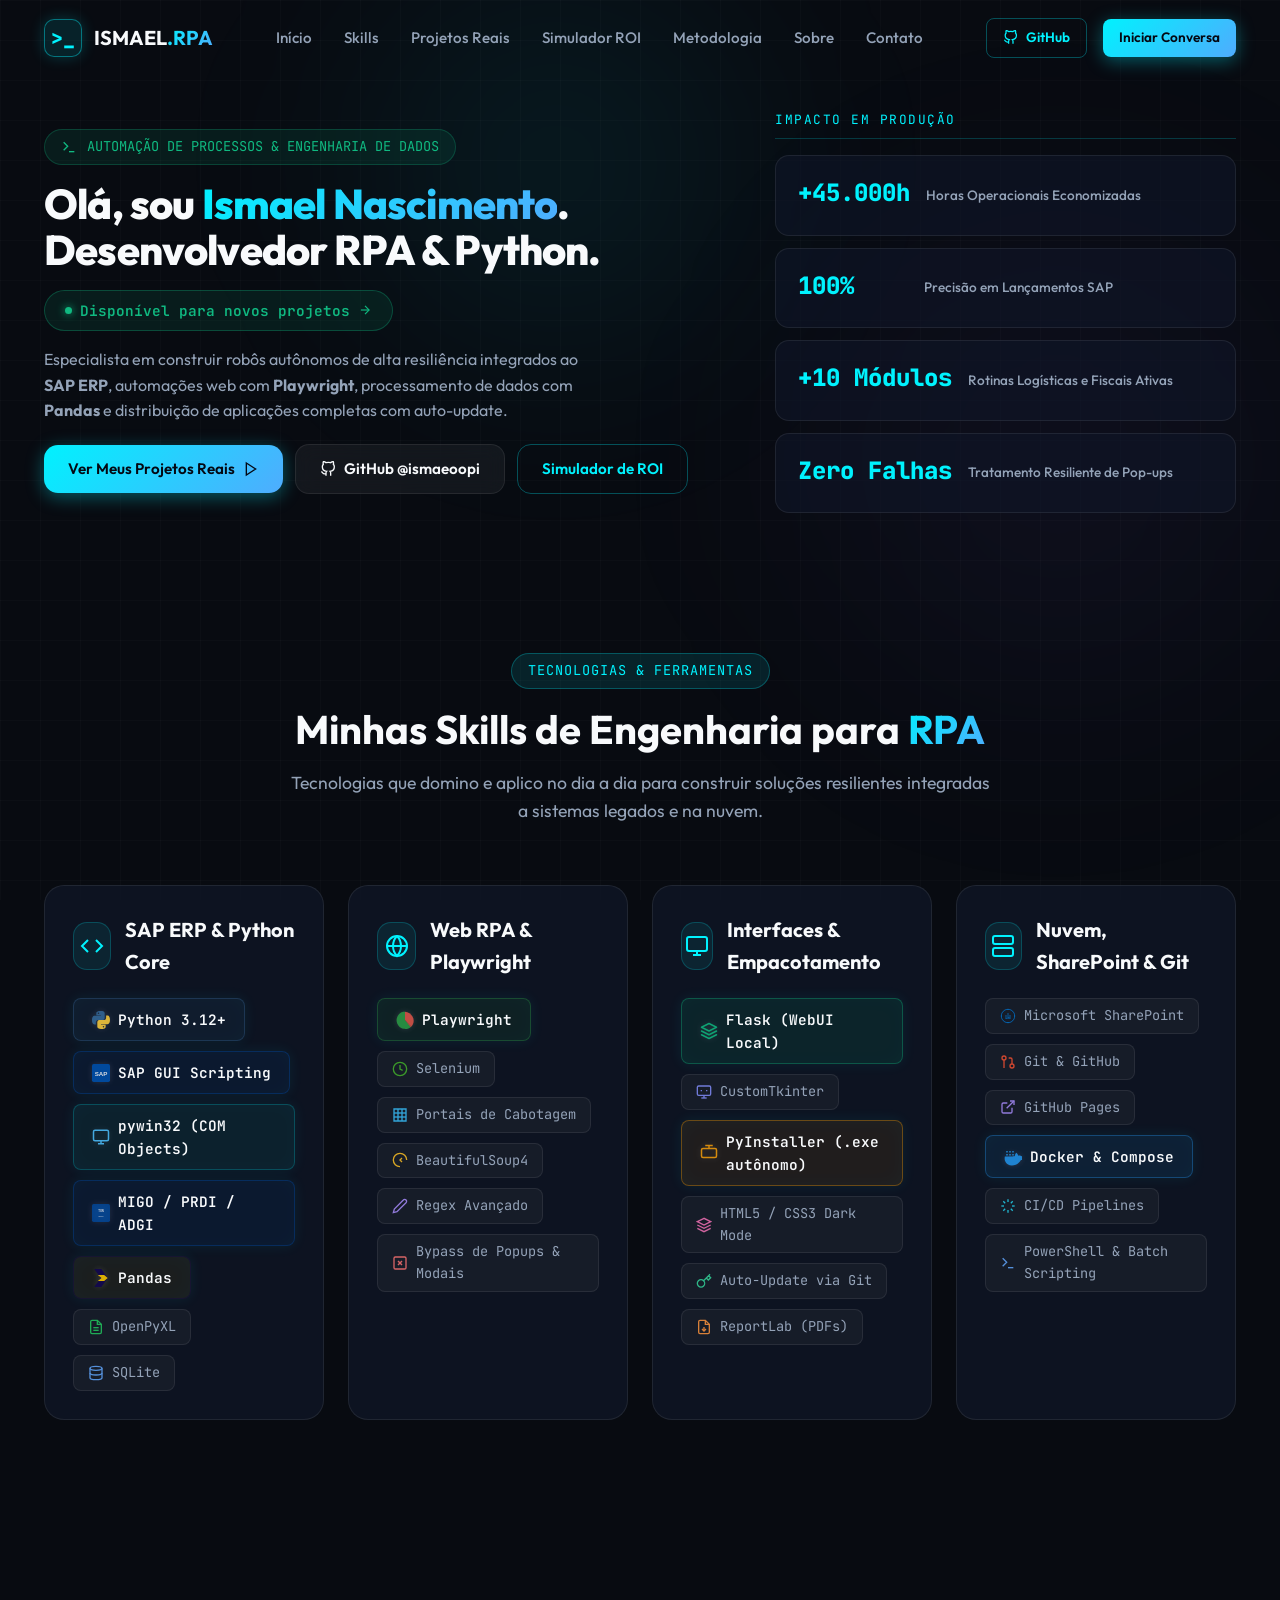
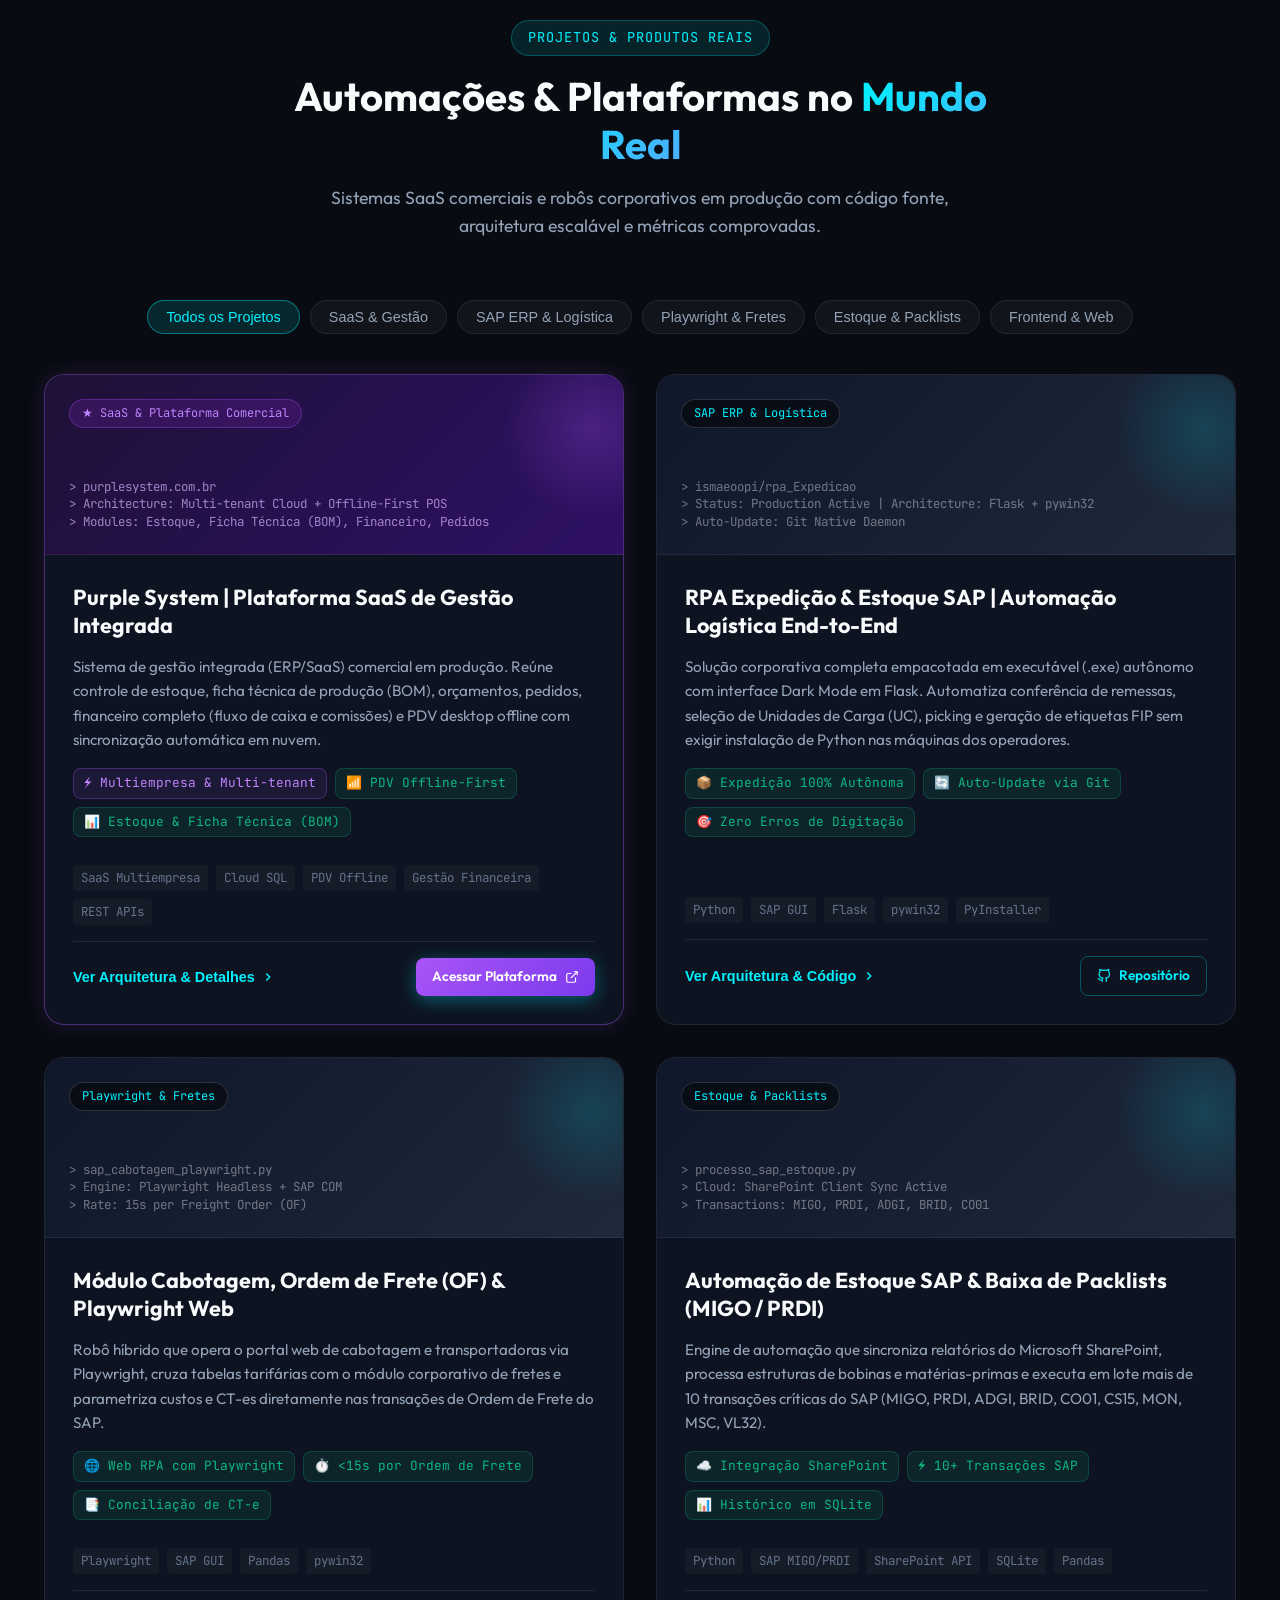
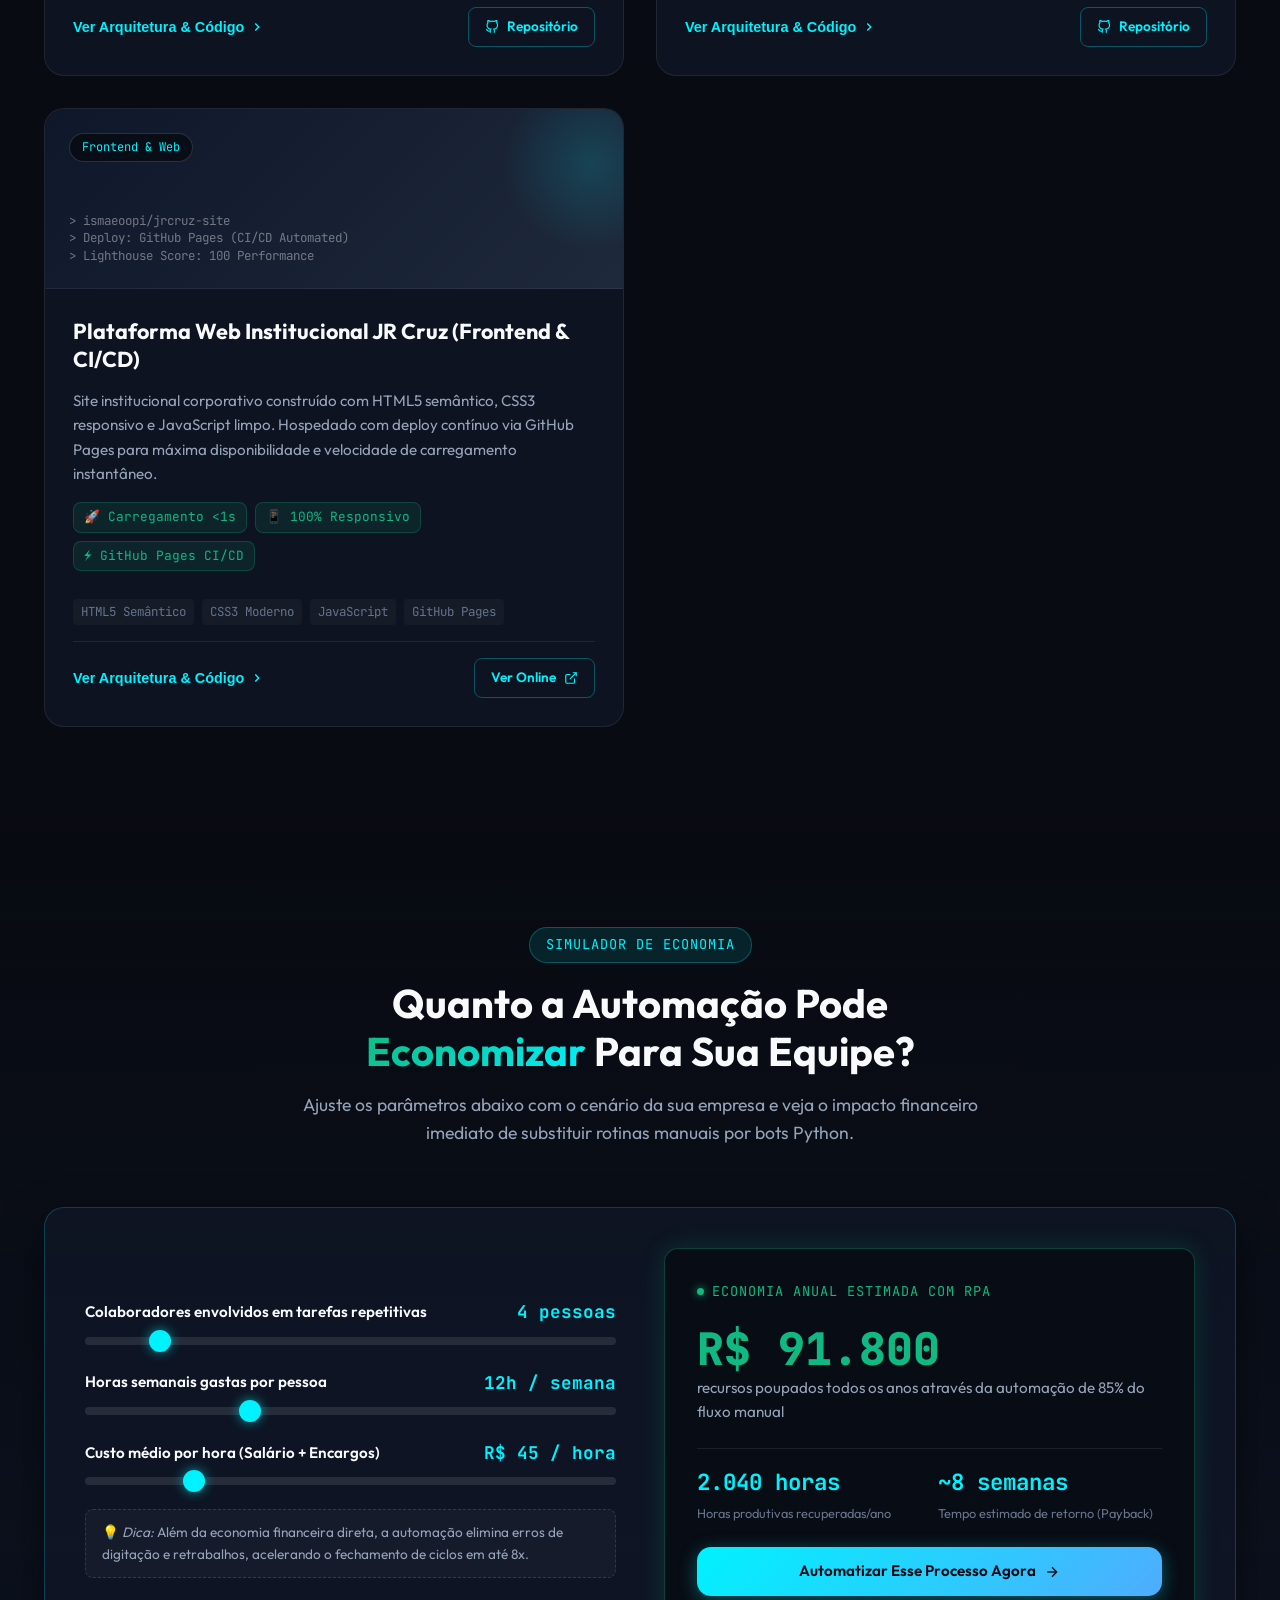
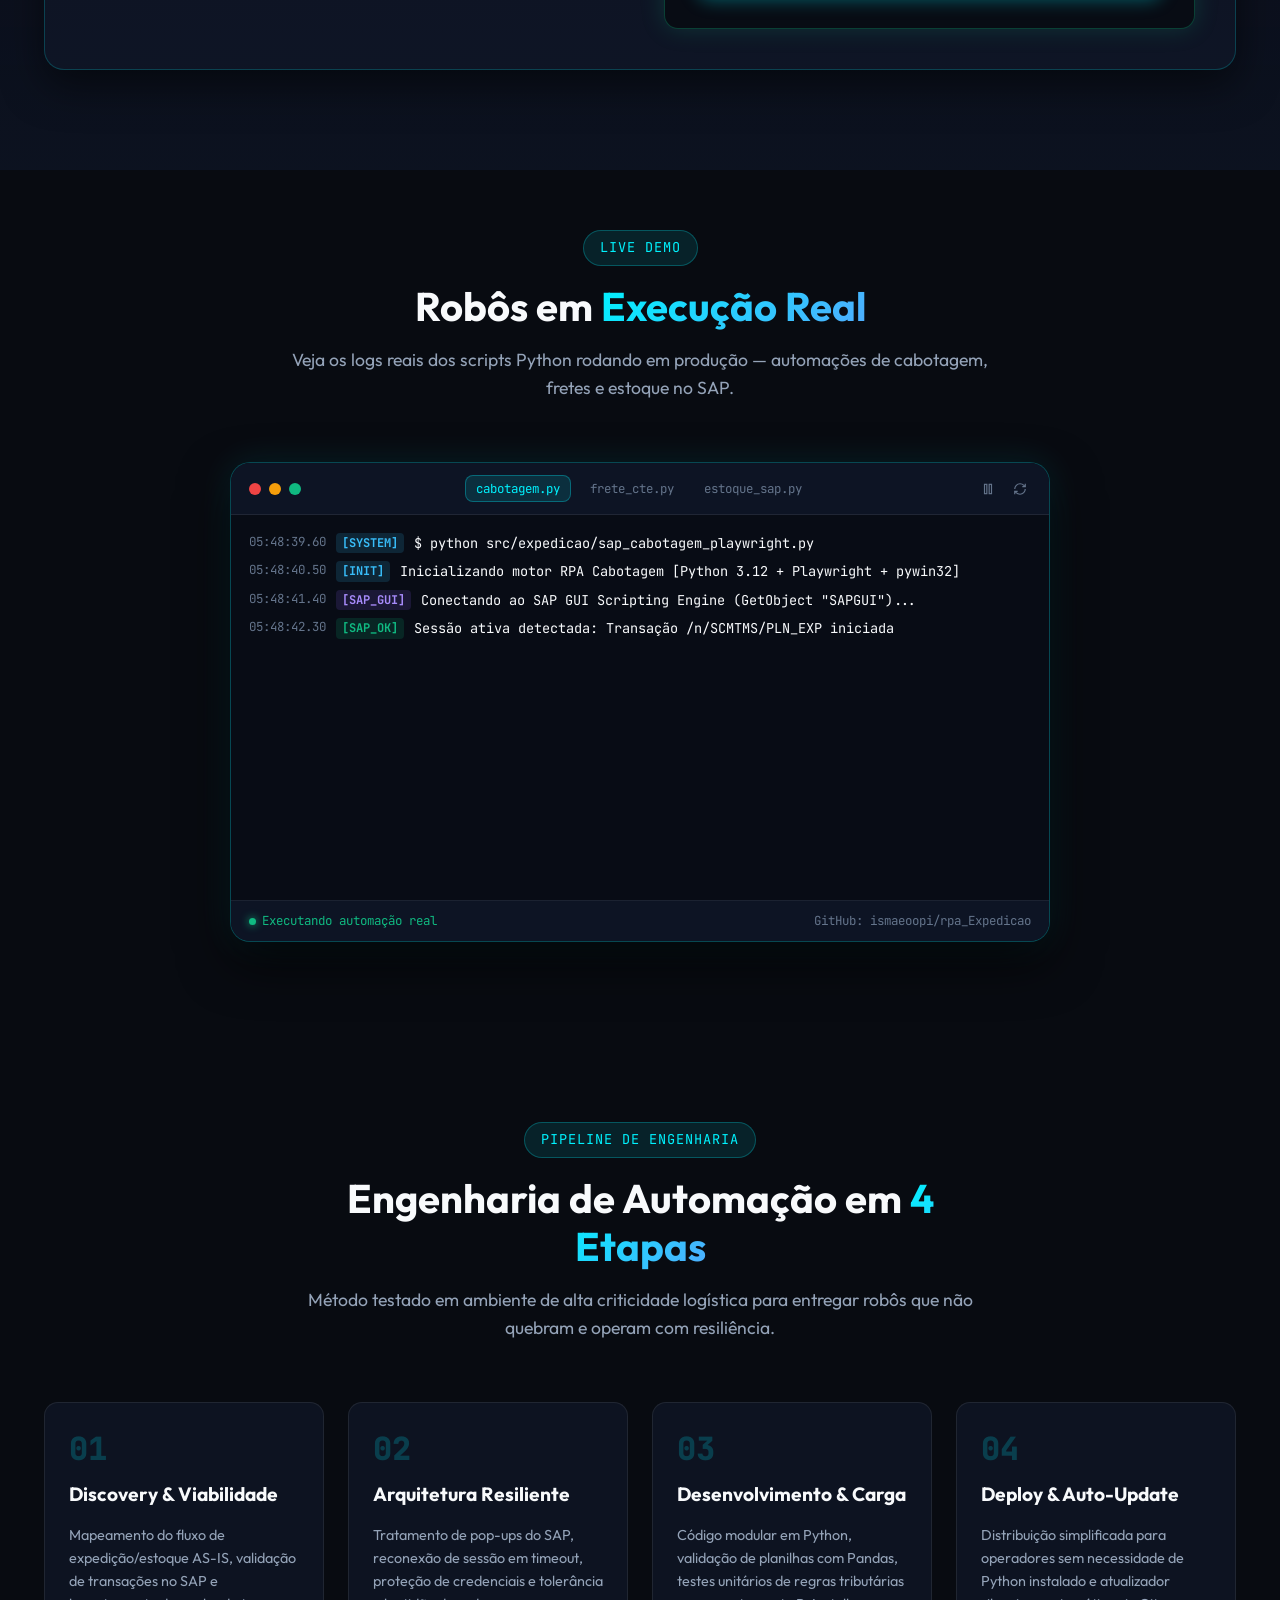
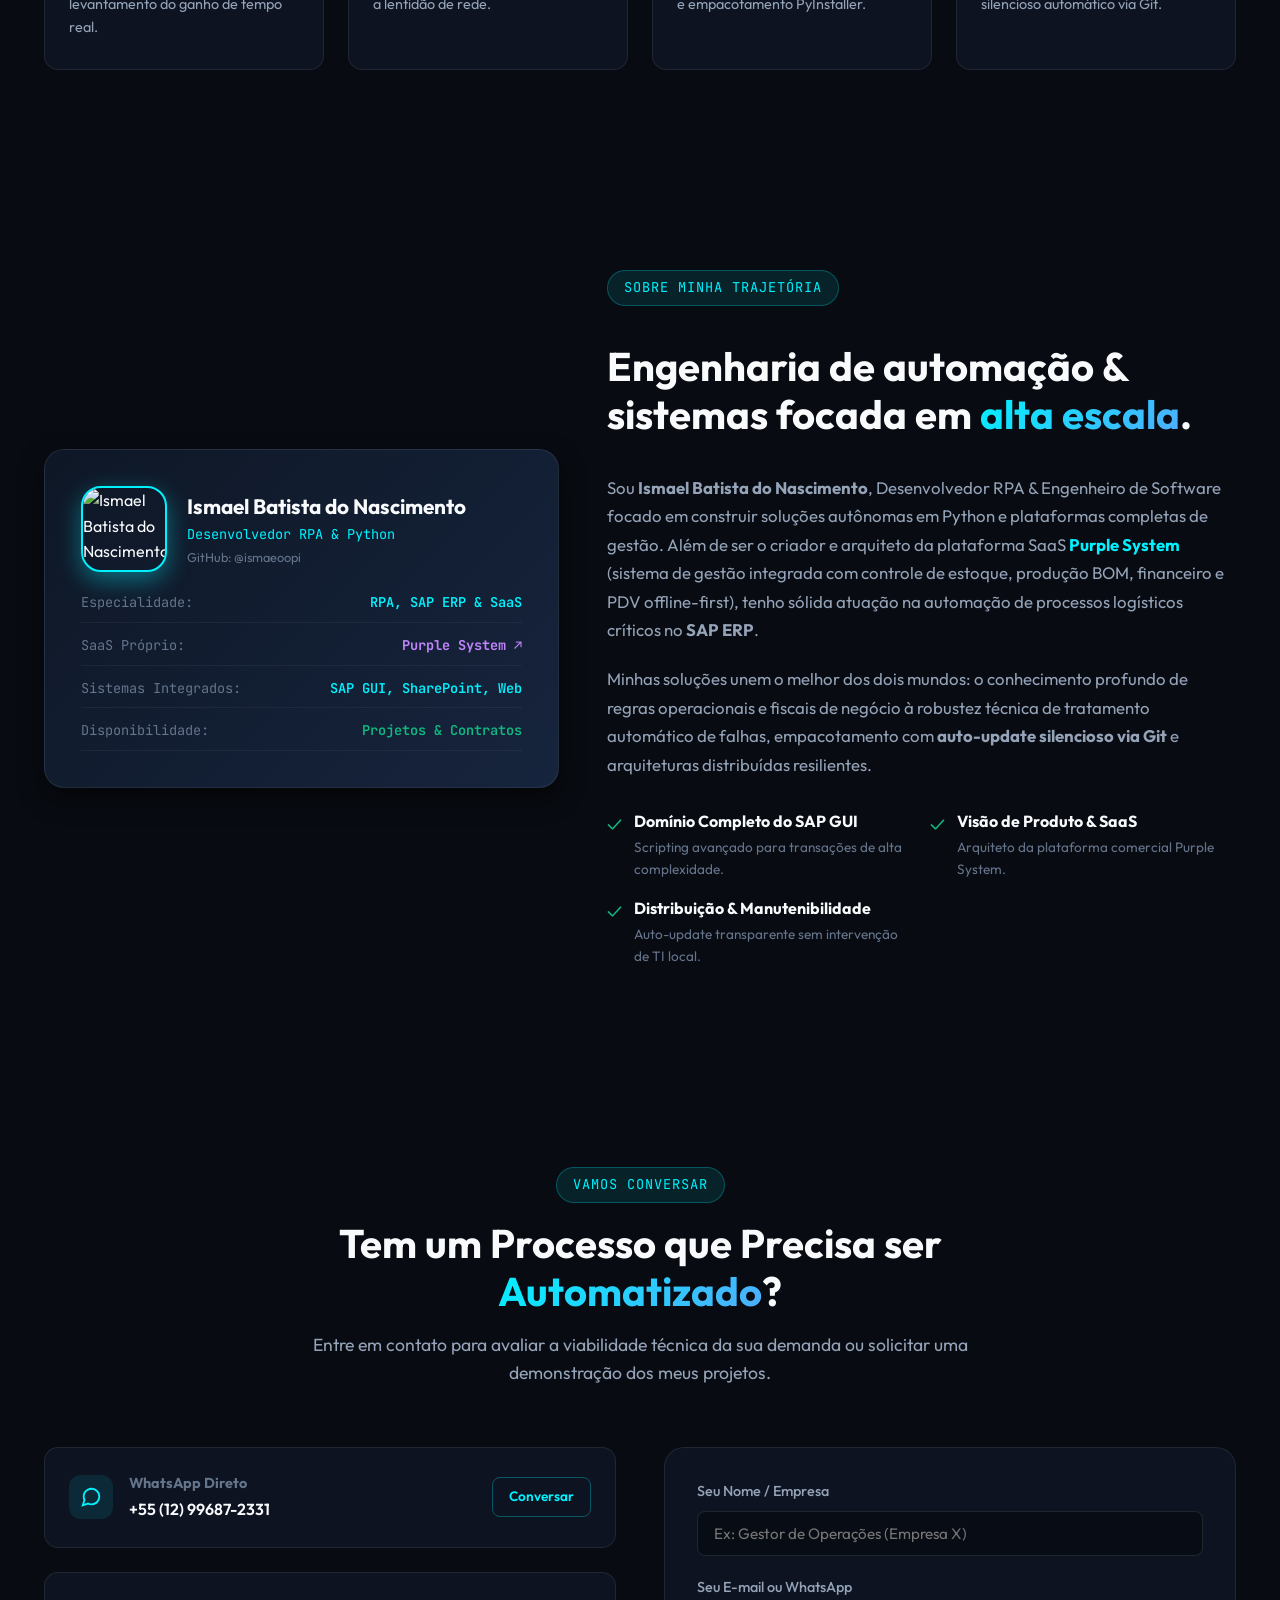
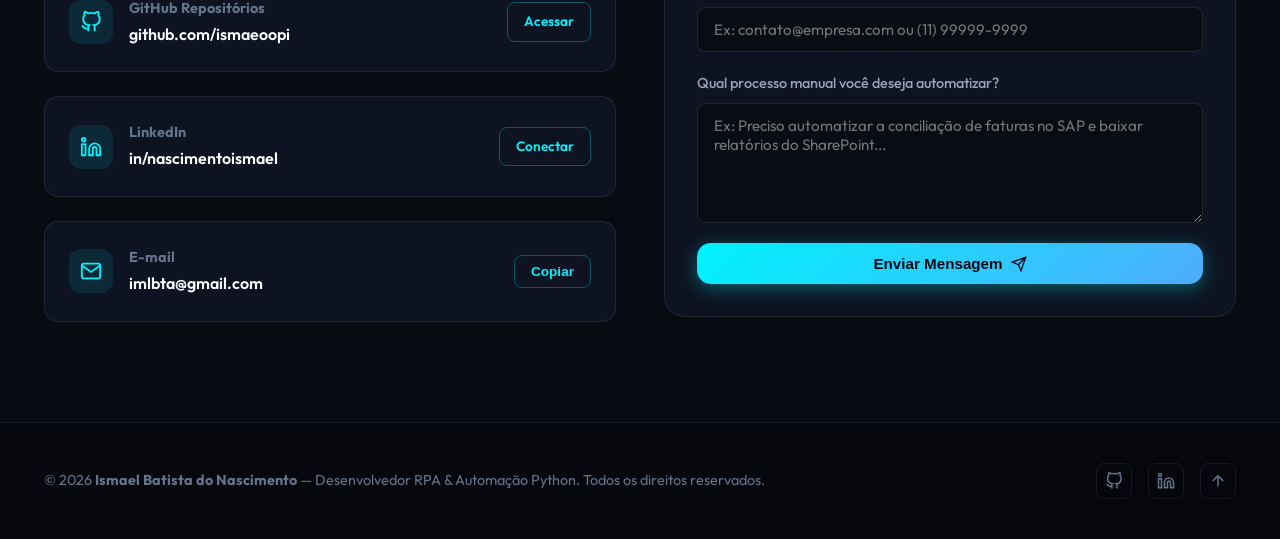
==== index.html @ 11bb02a2 "Reorganizar secao do terminal interativo para apos os projetos" ====
<!DOCTYPE html>
<html lang="pt-BR">
<head>
  <meta charset="UTF-8">
  <meta name="viewport" content="width=device-width, initial-scale=1.0">
  <title>Ismael Batista do Nascimento | Desenvolvedor RPA & Automação Python</title>
  
  <!-- SEO & Meta Tags -->
  <meta name="description" content="Portfólio de Ismael Batista do Nascimento. Desenvolvedor RPA & Especialista em Automação Python: SAP ERP, Playwright, pywin32, Pandas, Flask e automações de logística e estoque.">
  <meta name="keywords" content="Ismael Nascimento, ismaeoopi, Desenvolvedor RPA, Automação Python, SAP ERP, Playwright, pywin32, Pandas, Flask, Cabotagem, MIGO, Estoque, Expedição">
  <meta name="author" content="Ismael Batista do Nascimento">
  
  <!-- Open Graph -->
  <meta property="og:title" content="Ismael Batista do Nascimento | Desenvolvedor RPA & Automação Python">
  <meta property="og:description" content="Engenheiro de automação com robôs em produção integrando SAP ERP, Playwright, Pandas e microsserviços.">
  <meta property="og:type" content="website">

  <!-- Google Fonts: Outfit, Inter & JetBrains Mono -->
  <link rel="preconnect" href="https://fonts.googleapis.com">
  <link rel="preconnect" href="https://fonts.gstatic.com" crossorigin>
  <link href="https://fonts.googleapis.com/css2?family=Inter:wght@400;500;600;700&family=JetBrains+Mono:wght@400;500;700;800&family=Outfit:wght@500;600;700;800&display=swap" rel="stylesheet">

  <!-- Estilos -->
  <link rel="stylesheet" href="css/style.css">
  <link rel="stylesheet" href="css/animations.css">
</head>
<body>

  <!-- Luzes de Fundo Ambientais -->
  <div class="ambient-light-1"></div>
  <div class="ambient-light-2"></div>

  <!-- HEADER & NAVEGAÇÃO -->
  <header class="header" id="header">
    <div class="container nav-container">
      <a href="#" class="logo">
        <div class="logo-icon">&gt;_</div>
        <span>ISMAEL<span class="text-gradient">.RPA</span></span>
      </a>



      <nav>
        <ul class="nav-links" id="nav-links">
          <li><a href="#hero" class="nav-link">Início</a></li>
          <li><a href="#skills" class="nav-link">Skills</a></li>
          <li><a href="#projetos" class="nav-link">Projetos Reais</a></li>
          <li><a href="#roi-calc" class="nav-link">Simulador ROI</a></li>
          <li><a href="#processo" class="nav-link">Metodologia</a></li>
          <li><a href="#sobre" class="nav-link">Sobre</a></li>
          <li><a href="#contato" class="nav-link">Contato</a></li>
        </ul>
      </nav>

      <div class="nav-actions">
        <a href="https://github.com/ismaeoopi" target="_blank" rel="noopener noreferrer" class="btn btn-outline btn-sm" title="Acessar GitHub">
          <svg width="15" height="15" viewBox="0 0 24 24" fill="none" stroke="currentColor" stroke-width="2"><path d="M9 19c-5 1.5-5-2.5-7-3m14 6v-3.87a3.37 3.37 0 0 0-.94-2.61c3.14-.35 6.44-1.54 6.44-7A5.44 5.44 0 0 0 20 4.77 5.07 5.07 0 0 0 19.91 1S18.73.65 16 2.48a13.38 13.38 0 0 0-7 0C6.27.65 5.09 1 5.09 1A5.07 5.07 0 0 0 5 4.77a5.44 5.44 0 0 0-1.5 3.78c0 5.42 3.3 6.61 6.44 7A3.37 3.37 0 0 0 9 18.13V22"></path></svg>
          <span>GitHub</span>
        </a>
        <a href="#contato" class="btn btn-primary btn-sm">
          <span>Iniciar Conversa</span>
        </a>
        <button class="mobile-menu-btn" id="mobile-menu-toggle" aria-label="Abrir menu">
          <svg width="24" height="24" viewBox="0 0 24 24" fill="none" stroke="currentColor" stroke-width="2"><line x1="3" y1="12" x2="21" y2="12"></line><line x1="3" y1="6" x2="21" y2="6"></line><line x1="3" y1="18" x2="21" y2="18"></line></svg>
        </button>
      </div>
    </div>
  </header>

  <!-- HERO SECTION -->
  <section class="hero-section" id="hero">
    <div class="container hero-grid hero-grid--split">
      <!-- Coluna Esquerda: Pitch & CTAs -->
      <div class="hero-content">
        <div class="hero-badge">
          <svg width="16" height="16" viewBox="0 0 24 24" fill="none" stroke="currentColor" stroke-width="2"><polyline points="4 17 10 11 4 5"></polyline><line x1="12" y1="19" x2="20" y2="19"></line></svg>
          <span>AUTOMAÇÃO DE PROCESSOS & ENGENHARIA DE DADOS</span>
        </div>

        <h1 class="hero-title">
          Olá, sou <span class="text-gradient">Ismael Nascimento</span>.<br>
          Desenvolvedor RPA & Python.
        </h1>

        <a href="#contato" class="hero-availability-badge">
          <span class="pulse-dot"></span>
          <span>Disponível para novos projetos</span>
          <svg width="14" height="14" viewBox="0 0 24 24" fill="none" stroke="currentColor" stroke-width="2"><line x1="5" y1="12" x2="19" y2="12"></line><polyline points="12 5 19 12 12 19"></polyline></svg>
        </a>

        <p class="hero-subtitle">
          Especialista em construir robôs autônomos de alta resiliência integrados ao <strong>SAP ERP</strong>, automações web com <strong>Playwright</strong>, processamento de dados com <strong>Pandas</strong> e distribuição de aplicações completas com auto-update.
        </p>

        <div class="hero-cta-group">
          <a href="#projetos" class="btn btn-primary">
            <span>Ver Meus Projetos Reais</span>
            <svg width="16" height="16" viewBox="0 0 24 24" fill="none" stroke="currentColor" stroke-width="2"><polygon points="5 3 19 12 5 21 5 3"></polygon></svg>
          </a>
          <a href="https://github.com/ismaeoopi" target="_blank" rel="noopener noreferrer" class="btn btn-secondary">
            <svg width="16" height="16" viewBox="0 0 24 24" fill="none" stroke="currentColor" stroke-width="2"><path d="M9 19c-5 1.5-5-2.5-7-3m14 6v-3.87a3.37 3.37 0 0 0-.94-2.61c3.14-.35 6.44-1.54 6.44-7A5.44 5.44 0 0 0 20 4.77 5.07 5.07 0 0 0 19.91 1S18.73.65 16 2.48a13.38 13.38 0 0 0-7 0C6.27.65 5.09 1 5.09 1A5.07 5.07 0 0 0 5 4.77a5.44 5.44 0 0 0-1.5 3.78c0 5.42 3.3 6.61 6.44 7A3.37 3.37 0 0 0 9 18.13V22"></path></svg>
            <span>GitHub @ismaeoopi</span>
          </a>
          <a href="#roi-calc" class="btn btn-outline">
            <span>Simulador de ROI</span>
          </a>
        </div>
      </div>

      <!-- Coluna Direita: Métricas de Impacto (empilhadas) -->
      <div class="hero-metrics-col">
        <div class="hero-metrics-col-title">Impacto em Produção</div>
        <div class="hero-metric-item">
          <div class="metric-number">+45.000h</div>
          <div class="metric-label">Horas Operacionais Economizadas</div>
        </div>
        <div class="hero-metric-item">
          <div class="metric-number">100%</div>
          <div class="metric-label">Precisão em Lançamentos SAP</div>
        </div>
        <div class="hero-metric-item">
          <div class="metric-number">+10 Módulos</div>
          <div class="metric-label">Rotinas Logísticas e Fiscais Ativas</div>
        </div>
        <div class="hero-metric-item">
          <div class="metric-number">Zero Falhas</div>
          <div class="metric-label">Tratamento Resiliente de Pop-ups</div>
        </div>
      </div>
    </div>
  </section>

  <!-- SKILLS DE ENGENHARIA PARA RPA -->
  <section class="section" id="skills">
    <div class="container">
      <div class="section-header reveal">
        <div class="section-tag">TECNOLOGIAS & FERRAMENTAS</div>
        <h2 class="section-title">Minhas Skills de Engenharia para <span class="text-gradient">RPA</span></h2>
        <p class="section-desc">Tecnologias que domino e aplico no dia a dia para construir soluções resilientes integradas a sistemas legados e na nuvem.</p>
      </div>

      <div class="skills-grid">
        <!-- Card 1: SAP & Core -->
        <div class="skill-category-card reveal">
          <div class="skill-category-header">
            <div class="skill-icon-wrapper">
              <svg width="24" height="24" viewBox="0 0 24 24" fill="none" stroke="currentColor" stroke-width="2"><polyline points="16 18 22 12 16 6"></polyline><polyline points="8 6 2 12 8 18"></polyline></svg>
            </div>
            <h3 class="skill-category-title">SAP ERP &amp; Python Core</h3>
          </div>
          <div class="skills-badge-wrap">
            <span class="tech-badge tech-badge--featured tech-badge--python">
              <svg width="18" height="18" viewBox="0 0 256 255" xmlns="http://www.w3.org/2000/svg"><path d="M126.9.2C57.1.2 61.4 29 61.4 29l.1 30h66.6v9H39.4S0 63.5 0 128.1c0 64.6 34.4 62.3 34.4 62.3h20.5v-30s-1.1-34.4 33.9-34.4h58.4s32.8.5 32.8-31.7V33.9S185.2.2 126.9.2zM92.1 19.6a10.8 10.8 0 1 1 0 21.6 10.8 10.8 0 0 1 0-21.6z" fill="#366B9C"/><path d="M128.7 254.5c69.8 0 65.5-28.8 65.5-28.8l-.1-30h-66.6v-9h88.7s39.4 4.7 39.4-59.9c0-64.6-34.4-62.3-34.4-62.3h-20.5v30s1.1 34.4-33.9 34.4h-58.4s-32.8-.5-32.8 31.7v60.4s-5.2 33.5 53.1 33.5zm34.8-19.4a10.8 10.8 0 1 1 0-21.6 10.8 10.8 0 0 1 0 21.6z" fill="#FFD23E"/></svg>
              Python 3.12+
            </span>
            <span class="tech-badge tech-badge--featured tech-badge--sap">
              <svg width="18" height="18" viewBox="0 0 64 64" xmlns="http://www.w3.org/2000/svg"><rect width="64" height="64" rx="6" fill="#0053B1"/><text x="50%" y="55%" dominant-baseline="middle" text-anchor="middle" font-family="Arial,sans-serif" font-weight="900" font-size="22" fill="#fff">SAP</text></svg>
              SAP GUI Scripting
            </span>
            <span class="tech-badge tech-badge--featured">
              <svg width="18" height="18" viewBox="0 0 24 24" fill="none" stroke="#4FC1FF" stroke-width="2"><rect x="2" y="3" width="20" height="14" rx="2"></rect><line x1="8" y1="21" x2="16" y2="21"></line><line x1="12" y1="17" x2="12" y2="21"></line></svg>
              pywin32 (COM Objects)
            </span>
            <span class="tech-badge tech-badge--featured tech-badge--sap">
              <svg width="18" height="18" viewBox="0 0 64 64" xmlns="http://www.w3.org/2000/svg"><rect width="64" height="64" rx="6" fill="#0053B1" opacity="0.8"/><text x="50%" y="40%" dominant-baseline="middle" text-anchor="middle" font-family="Arial,sans-serif" font-weight="700" font-size="10" fill="#fff">TXN</text><text x="50%" y="68%" dominant-baseline="middle" text-anchor="middle" font-family="Arial,sans-serif" font-weight="600" font-size="7" fill="rgba(255,255,255,0.7)">MIGO</text></svg>
              MIGO / PRDI / ADGI
            </span>
            <span class="tech-badge tech-badge--featured tech-badge--pandas">
              <svg width="18" height="18" viewBox="0 0 210.21 280.43" xmlns="http://www.w3.org/2000/svg"><path d="M0 0h109.7l100.5 140.2L109.7 280.4H0l100.5-140.2Z" fill="#130754"/><path d="M56 93.5h98.3l56 46.7-56 46.7H56l56-46.7Z" fill="#FFCA00"/></svg>
              Pandas
            </span>
            <span class="tech-badge">
              <svg width="16" height="16" viewBox="0 0 24 24" fill="none" stroke="#22c55e" stroke-width="2"><path d="M14 2H6a2 2 0 0 0-2 2v16a2 2 0 0 0 2 2h12a2 2 0 0 0 2-2V8z"></path><polyline points="14 2 14 8 20 8"></polyline><line x1="16" y1="13" x2="8" y2="13"></line><line x1="16" y1="17" x2="8" y2="17"></line></svg>
              OpenPyXL
            </span>
            <span class="tech-badge">
              <svg width="16" height="16" viewBox="0 0 24 24" fill="none" stroke="#60a5fa" stroke-width="2"><ellipse cx="12" cy="5" rx="9" ry="3"></ellipse><path d="M21 12c0 1.66-4 3-9 3s-9-1.34-9-3"></path><path d="M3 5v14c0 1.66 4 3 9 3s9-1.34 9-3V5"></path></svg>
              SQLite
            </span>
          </div>
        </div>

        <!-- Card 2: RPA & Web Scraping -->
        <div class="skill-category-card reveal">
          <div class="skill-category-header">
            <div class="skill-icon-wrapper">
              <svg width="24" height="24" viewBox="0 0 24 24" fill="none" stroke="currentColor" stroke-width="2"><circle cx="12" cy="12" r="10"></circle><path d="M12 2a14.5 14.5 0 0 0 0 20 14.5 14.5 0 0 0 0-20"></path><path d="M2 12h20"></path></svg>
            </div>
            <h3 class="skill-category-title">Web RPA &amp; Playwright</h3>
          </div>
          <div class="skills-badge-wrap">
            <span class="tech-badge tech-badge--featured tech-badge--playwright">
              <svg width="18" height="18" viewBox="0 0 400 400" xmlns="http://www.w3.org/2000/svg"><path d="M161 18.5C89.7 35.4 35.4 89.7 18.5 161c-25.8 108.5 47 216.1 155.4 235.5 61.2 10.9 120.5-9 162.2-48L200 200V18.1c-13.1-.7-26.3-.4-39 .4z" fill="#2D9F48"/><path d="M200 18.1V200l136.1 148.5c60.7-59.2 75.3-152.3 29.4-226.7C333.2 69.8 270.7 23.1 200 18.1z" fill="#E2574C"/><path d="M200 200L336.1 348.5c-3.9 3.6-8 7.1-12.2 10.5L200 200z" fill="#D65348"/></svg>
              Playwright
            </span>
            <span class="tech-badge">
              <svg width="16" height="16" viewBox="0 0 24 24" fill="none" stroke="#43b02a" stroke-width="2"><circle cx="12" cy="12" r="10"></circle><path d="M12 6v6l4 2"></path></svg>
              Selenium
            </span>
            <span class="tech-badge">
              <svg width="16" height="16" viewBox="0 0 24 24" fill="none" stroke="#38bdf8" stroke-width="2"><path d="M3 3h18v18H3z"></path><path d="M9 3v18"></path><path d="M15 3v18"></path><path d="M3 9h18"></path><path d="M3 15h18"></path></svg>
              Portais de Cabotagem
            </span>
            <span class="tech-badge">
              <svg width="16" height="16" viewBox="0 0 24 24" fill="none" stroke="#fbbf24" stroke-width="2"><path d="M12 2C6.48 2 2 6.48 2 12s4.48 10 10 10"></path><path d="M22 12c0-5.52-4.48-10-10-10"></path><path d="M15 9l-3 3 3 3"></path></svg>
              BeautifulSoup4
            </span>
            <span class="tech-badge">
              <svg width="16" height="16" viewBox="0 0 24 24" fill="none" stroke="#a78bfa" stroke-width="2"><path d="M17 3a2.83 2.83 0 1 1 4 4L7.5 20.5 2 22l1.5-5.5L17 3z"></path></svg>
              Regex Avançado
            </span>
            <span class="tech-badge">
              <svg width="16" height="16" viewBox="0 0 24 24" fill="none" stroke="#f87171" stroke-width="2"><rect x="3" y="3" width="18" height="18" rx="2"></rect><line x1="9" y1="9" x2="15" y2="15"></line><line x1="15" y1="9" x2="9" y2="15"></line></svg>
              Bypass de Popups &amp; Modais
            </span>
          </div>
        </div>

        <!-- Card 3: Interfaces & Desktop -->
        <div class="skill-category-card reveal">
          <div class="skill-category-header">
            <div class="skill-icon-wrapper">
              <svg width="24" height="24" viewBox="0 0 24 24" fill="none" stroke="currentColor" stroke-width="2"><rect x="2" y="3" width="20" height="14" rx="2" ry="2"></rect><line x1="8" y1="21" x2="16" y2="21"></line><line x1="12" y1="17" x2="12" y2="21"></line></svg>
            </div>
            <h3 class="skill-category-title">Interfaces &amp; Empacotamento</h3>
          </div>
          <div class="skills-badge-wrap">
            <span class="tech-badge tech-badge--featured tech-badge--flask">
              <svg width="18" height="18" viewBox="0 0 24 24" fill="none" xmlns="http://www.w3.org/2000/svg"><path d="M12 2L2 7l10 5 10-5-10-5zM2 17l10 5 10-5M2 12l10 5 10-5" stroke="#10b981" stroke-width="2" stroke-linecap="round" stroke-linejoin="round"/></svg>
              Flask (WebUI Local)
            </span>
            <span class="tech-badge">
              <svg width="16" height="16" viewBox="0 0 24 24" fill="none" stroke="#818cf8" stroke-width="2"><rect x="2" y="3" width="20" height="14" rx="2"></rect><path d="M8 21h8"></path><path d="M12 17v4"></path><path d="M7 10h2"></path><path d="M15 10h2"></path></svg>
              CustomTkinter
            </span>
            <span class="tech-badge tech-badge--featured tech-badge--pyinstaller">
              <svg width="18" height="18" viewBox="0 0 24 24" fill="none" stroke="#f59e0b" stroke-width="2"><rect x="2" y="6" width="20" height="12" rx="2"></rect><path d="M12 6V2"></path><path d="M7 2h10"></path></svg>
              PyInstaller (.exe autônomo)
            </span>
            <span class="tech-badge">
              <svg width="16" height="16" viewBox="0 0 24 24" fill="none" stroke="#f472b6" stroke-width="2"><path d="M12 2L2 7l10 5 10-5z"></path><path d="M2 17l10 5 10-5"></path><path d="M2 12l10 5 10-5"></path></svg>
              HTML5 / CSS3 Dark Mode
            </span>
            <span class="tech-badge">
              <svg width="16" height="16" viewBox="0 0 24 24" fill="none" stroke="#34d399" stroke-width="2"><path d="M21 2l-2 2m-7.61 7.61a5.5 5.5 0 1 1-7.78 7.78 5.5 5.5 0 0 1 7.78-7.78zm0 0L15.5 7.5m0 0l3 3L22 7l-3-3m-3.5 3.5L19 4"></path></svg>
              Auto-Update via Git
            </span>
            <span class="tech-badge">
              <svg width="16" height="16" viewBox="0 0 24 24" fill="none" stroke="#fb923c" stroke-width="2"><path d="M14 2H6a2 2 0 0 0-2 2v16a2 2 0 0 0 2 2h12a2 2 0 0 0 2-2V8z"></path><polyline points="14 2 14 8 20 8"></polyline><path d="M12 18v-6"></path><path d="M9 15l3 3 3-3"></path></svg>
              ReportLab (PDFs)
            </span>
          </div>
        </div>

        <!-- Card 4: Integrações Nuvem & DevOps -->
        <div class="skill-category-card reveal">
          <div class="skill-category-header">
            <div class="skill-icon-wrapper">
              <svg width="24" height="24" viewBox="0 0 24 24" fill="none" stroke="currentColor" stroke-width="2"><rect x="2" y="2" width="20" height="8" rx="2" ry="2"></rect><rect x="2" y="14" width="20" height="8" rx="2" ry="2"></rect><line x1="6" y1="6" x2="6.01" y2="6"></line><line x1="6" y1="18" x2="6.01" y2="18"></line></svg>
            </div>
            <h3 class="skill-category-title">Nuvem, SharePoint &amp; Git</h3>
          </div>
          <div class="skills-badge-wrap">
            <span class="tech-badge">
              <svg width="16" height="16" viewBox="0 0 24 24" fill="none" xmlns="http://www.w3.org/2000/svg"><path d="M12 2C6.48 2 2 6.48 2 12s4.48 10 10 10 10-4.48 10-10S17.52 2 12 2z" fill="none" stroke="#0078d4" stroke-width="1.5"/><path d="M11 8h2v2h-2zm-3 3h2v2H8zm3 0h2v2h-2zm3 0h2v2h-2zm-6 3h2v2H8zm3 0h2v2h-2zm3 0h2v2H8z" fill="#0078d4" opacity="0.8"/></svg>
              Microsoft SharePoint
            </span>
            <span class="tech-badge">
              <svg width="16" height="16" viewBox="0 0 24 24" fill="none" stroke="#f05032" stroke-width="2"><circle cx="18" cy="18" r="3"></circle><circle cx="6" cy="6" r="3"></circle><path d="M13 6h3a2 2 0 0 1 2 2v7"></path><path d="M6 9v12"></path></svg>
              Git &amp; GitHub
            </span>
            <span class="tech-badge">
              <svg width="16" height="16" viewBox="0 0 24 24" fill="none" stroke="#a78bfa" stroke-width="2"><path d="M18 13v6a2 2 0 0 1-2 2H5a2 2 0 0 1-2-2V8a2 2 0 0 1 2-2h6"></path><polyline points="15 3 21 3 21 9"></polyline><line x1="10" y1="14" x2="21" y2="3"></line></svg>
              GitHub Pages
            </span>
            <span class="tech-badge tech-badge--featured tech-badge--docker">
              <svg width="18" height="18" viewBox="0 0 24 24" fill="none" xmlns="http://www.w3.org/2000/svg"><path d="M13 4h-2v2h2V4zm-4 0H7v2h2V4zM5 4H3v2h2V4zm4 4H7v2h2V8zM5 8H3v2h2V8zm8 0h-2v2h2V8zm-4-4H7v2h2V4z" fill="#2496ED"/><path d="M22.5 10.5c-.7-.4-2.3-.5-3.5-.2-.2-1.3-.9-2.5-1.8-3.4l-.7-.7-.7.7c-1 .9-1.3 2.5-1.2 3.7-1 .5-2.9.6-3.6.6H1.1c-.3 1.7-.3 3.3 0 5 .7 2.5 2.2 4.5 4.3 5.8 2.4 1.4 6.3 1.8 10.2.2 3-1.2 5.4-3.4 7-6.3 1.2 0 3.7.1 5-2.4l.3-.6-1.3-.7-.7-.4z" fill="#2496ED"/></svg>
              Docker &amp; Compose
            </span>
            <span class="tech-badge">
              <svg width="16" height="16" viewBox="0 0 24 24" fill="none" stroke="#22d3ee" stroke-width="2"><path d="M12 2v4"></path><path d="M12 18v4"></path><path d="M4.93 4.93l2.83 2.83"></path><path d="M16.24 16.24l2.83 2.83"></path><path d="M2 12h4"></path><path d="M18 12h4"></path><path d="M4.93 19.07l2.83-2.83"></path><path d="M16.24 7.76l2.83-2.83"></path></svg>
              CI/CD Pipelines
            </span>
            <span class="tech-badge">
              <svg width="16" height="16" viewBox="0 0 24 24" fill="none" stroke="#60a5fa" stroke-width="2"><polyline points="4 17 10 11 4 5"></polyline><line x1="12" y1="19" x2="20" y2="19"></line></svg>
              PowerShell &amp; Batch Scripting
            </span>
          </div>
        </div>
      </div>
    </div>
  </section>

  <!-- PROJETOS REAIS DO GITHUB (CASE STUDIES) -->
  <section class="section" id="projetos">
    <div class="container">
      <div class="section-header reveal">
        <div class="section-tag">PROJETOS & PRODUTOS REAIS</div>
        <h2 class="section-title">Automações & Plataformas no <span class="text-gradient">Mundo Real</span></h2>
        <p class="section-desc">Sistemas SaaS comerciais e robôs corporativos em produção com código fonte, arquitetura escalável e métricas comprovadas.</p>
      </div>

      <!-- Filtros de Categorias -->
      <div class="project-filters reveal">
        <button class="filter-btn active" data-filter="all">Todos os Projetos</button>
        <button class="filter-btn" data-filter="saas">SaaS & Gestão</button>
        <button class="filter-btn" data-filter="erp">SAP ERP & Logística</button>
        <button class="filter-btn" data-filter="scraping">Playwright & Fretes</button>
        <button class="filter-btn" data-filter="desktop">Estoque & Packlists</button>
        <button class="filter-btn" data-filter="web">Frontend & Web</button>
      </div>

      <!-- Grid de Projetos Reais -->
      <div class="projects-grid">
        
        <!-- Projeto em Destaque Especial: Purple System SaaS -->
        <div class="project-card reveal" data-category="saas" style="border-color: rgba(168, 85, 247, 0.4); box-shadow: 0 0 25px rgba(168, 85, 247, 0.15);">
          <div class="project-banner" style="background: linear-gradient(135deg, #1e1136 0%, #2e1065 100%);">
            <div class="project-banner-decor" style="background: radial-gradient(circle, rgba(168, 85, 247, 0.25) 0%, transparent 70%);"></div>
            <div class="project-category-badge" style="color: #c084fc; border-color: rgba(168, 85, 247, 0.3); background: rgba(88, 28, 135, 0.4);">
              ★ SaaS & Plataforma Comercial
            </div>
            <div class="project-banner-code" style="color: rgba(216, 180, 254, 0.7);">
              &gt; purplesystem.com.br<br>
              &gt; Architecture: Multi-tenant Cloud + Offline-First POS<br>
              &gt; Modules: Estoque, Ficha Técnica (BOM), Financeiro, Pedidos
            </div>
          </div>
          <div class="project-content">
            <h3 class="project-title">Purple System | Plataforma SaaS de Gestão Integrada</h3>
            <p class="project-desc">
              Sistema de gestão integrada (ERP/SaaS) comercial em produção. Reúne controle de estoque, ficha técnica de produção (BOM), orçamentos, pedidos, financeiro completo (fluxo de caixa e comissões) e PDV desktop offline com sincronização automática em nuvem.
            </p>
            <div class="project-metrics-badge-wrap">
              <span class="project-metric-pill" style="color: #c084fc; border-color: rgba(168, 85, 247, 0.3); background: rgba(168, 85, 247, 0.1);">⚡ Multiempresa & Multi-tenant</span>
              <span class="project-metric-pill">📶 PDV Offline-First</span>
              <span class="project-metric-pill">📊 Estoque & Ficha Técnica (BOM)</span>
            </div>
            <div class="project-tags">
              <span class="project-tag">SaaS Multiempresa</span>
              <span class="project-tag">Cloud SQL</span>
              <span class="project-tag">PDV Offline</span>
              <span class="project-tag">Gestão Financeira</span>
              <span class="project-tag">REST APIs</span>
            </div>
            <div class="project-footer-actions">
              <button class="project-modal-btn open-modal-trigger" data-project="purple-system">
                <span>Ver Arquitetura & Detalhes</span>
                <svg width="14" height="14" viewBox="0 0 24 24" fill="none" stroke="currentColor" stroke-width="2.5"><polyline points="9 18 15 12 9 6"></polyline></svg>
              </button>
              <a href="https://purplesystem.com.br/" target="_blank" rel="noopener noreferrer" class="btn btn-primary btn-sm" style="background: linear-gradient(135deg, #a855f7 0%, #7c3aed 100%); color: #fff;">
                <span>Acessar Plataforma</span>
                <svg width="14" height="14" viewBox="0 0 24 24" fill="none" stroke="currentColor" stroke-width="2"><path d="M18 13v6a2 2 0 0 1-2 2H5a2 2 0 0 1-2-2V8a2 2 0 0 1 2-2h6"></path><polyline points="15 3 21 3 21 9"></polyline><line x1="10" y1="14" x2="21" y2="3"></line></svg>
              </a>
            </div>
          </div>
        </div>

        <!-- Projeto Real 1: RPA Expedição SAP -->
        <div class="project-card reveal" data-category="erp">
          <div class="project-banner">
            <div class="project-banner-decor"></div>
            <div class="project-category-badge">SAP ERP & Logística</div>
            <div class="project-banner-code">
              &gt; ismaeoopi/rpa_Expedicao<br>
              &gt; Status: Production Active | Architecture: Flask + pywin32<br>
              &gt; Auto-Update: Git Native Daemon
            </div>
          </div>
          <div class="project-content">
            <h3 class="project-title">RPA Expedição & Estoque SAP | Automação Logística End-to-End</h3>
            <p class="project-desc">
              Solução corporativa completa empacotada em executável (.exe) autônomo com interface Dark Mode em Flask. Automatiza conferência de remessas, seleção de Unidades de Carga (UC), picking e geração de etiquetas FIP sem exigir instalação de Python nas máquinas dos operadores.
            </p>
            <div class="project-metrics-badge-wrap">
              <span class="project-metric-pill">📦 Expedição 100% Autônoma</span>
              <span class="project-metric-pill">🔄 Auto-Update via Git</span>
              <span class="project-metric-pill">🎯 Zero Erros de Digitação</span>
            </div>
            <div class="project-tags">
              <span class="project-tag">Python</span>
              <span class="project-tag">SAP GUI</span>
              <span class="project-tag">Flask</span>
              <span class="project-tag">pywin32</span>
              <span class="project-tag">PyInstaller</span>
            </div>
            <div class="project-footer-actions">
              <button class="project-modal-btn open-modal-trigger" data-project="rpa-expedicao">
                <span>Ver Arquitetura & Código</span>
                <svg width="14" height="14" viewBox="0 0 24 24" fill="none" stroke="currentColor" stroke-width="2.5"><polyline points="9 18 15 12 9 6"></polyline></svg>
              </button>
              <a href="https://github.com/ismaeoopi/rpa_Expedicao" target="_blank" rel="noopener noreferrer" class="btn btn-outline btn-sm">
                <svg width="14" height="14" viewBox="0 0 24 24" fill="none" stroke="currentColor" stroke-width="2"><path d="M9 19c-5 1.5-5-2.5-7-3m14 6v-3.87a3.37 3.37 0 0 0-.94-2.61c3.14-.35 6.44-1.54 6.44-7A5.44 5.44 0 0 0 20 4.77 5.07 5.07 0 0 0 19.91 1S18.73.65 16 2.48a13.38 13.38 0 0 0-7 0C6.27.65 5.09 1 5.09 1A5.07 5.07 0 0 0 5 4.77a5.44 5.44 0 0 0-1.5 3.78c0 5.42 3.3 6.61 6.44 7A3.37 3.37 0 0 0 9 18.13V22"></path></svg>
                <span>Repositório</span>
              </a>
            </div>
          </div>
        </div>

        <!-- Projeto Real 2: Cabotagem, Fretes & Playwright -->
        <div class="project-card reveal" data-category="scraping">
          <div class="project-banner">
            <div class="project-banner-decor"></div>
            <div class="project-category-badge">Playwright & Fretes</div>
            <div class="project-banner-code">
              &gt; sap_cabotagem_playwright.py<br>
              &gt; Engine: Playwright Headless + SAP COM<br>
              &gt; Rate: 15s per Freight Order (OF)
            </div>
          </div>
          <div class="project-content">
            <h3 class="project-title">Módulo Cabotagem, Ordem de Frete (OF) & Playwright Web</h3>
            <p class="project-desc">
              Robô híbrido que opera o portal web de cabotagem e transportadoras via Playwright, cruza tabelas tarifárias com o módulo corporativo de fretes e parametriza custos e CT-es diretamente nas transações de Ordem de Frete do SAP.
            </p>
            <div class="project-metrics-badge-wrap">
              <span class="project-metric-pill">🌐 Web RPA com Playwright</span>
              <span class="project-metric-pill">⏱️ &lt;15s por Ordem de Frete</span>
              <span class="project-metric-pill">📑 Conciliação de CT-e</span>
            </div>
            <div class="project-tags">
              <span class="project-tag">Playwright</span>
              <span class="project-tag">SAP GUI</span>
              <span class="project-tag">Pandas</span>
              <span class="project-tag">pywin32</span>
            </div>
            <div class="project-footer-actions">
              <button class="project-modal-btn open-modal-trigger" data-project="sap-cabotagem">
                <span>Ver Arquitetura & Código</span>
                <svg width="14" height="14" viewBox="0 0 24 24" fill="none" stroke="currentColor" stroke-width="2.5"><polyline points="9 18 15 12 9 6"></polyline></svg>
              </button>
              <a href="https://github.com/ismaeoopi/rpa_Expedicao" target="_blank" rel="noopener noreferrer" class="btn btn-outline btn-sm">
                <svg width="14" height="14" viewBox="0 0 24 24" fill="none" stroke="currentColor" stroke-width="2"><path d="M9 19c-5 1.5-5-2.5-7-3m14 6v-3.87a3.37 3.37 0 0 0-.94-2.61c3.14-.35 6.44-1.54 6.44-7A5.44 5.44 0 0 0 20 4.77 5.07 5.07 0 0 0 19.91 1S18.73.65 16 2.48a13.38 13.38 0 0 0-7 0C6.27.65 5.09 1 5.09 1A5.07 5.07 0 0 0 5 4.77a5.44 5.44 0 0 0-1.5 3.78c0 5.42 3.3 6.61 6.44 7A3.37 3.37 0 0 0 9 18.13V22"></path></svg>
                <span>Repositório</span>
              </a>
            </div>
          </div>
        </div>

        <!-- Projeto Real 3: Estoque SAP & SharePoint -->
        <div class="project-card reveal" data-category="desktop">
          <div class="project-banner">
            <div class="project-banner-decor"></div>
            <div class="project-category-badge">Estoque & Packlists</div>
            <div class="project-banner-code">
              &gt; processo_sap_estoque.py<br>
              &gt; Cloud: SharePoint Client Sync Active<br>
              &gt; Transactions: MIGO, PRDI, ADGI, BRID, CO01
            </div>
          </div>
          <div class="project-content">
            <h3 class="project-title">Automação de Estoque SAP & Baixa de Packlists (MIGO / PRDI)</h3>
            <p class="project-desc">
              Engine de automação que sincroniza relatórios do Microsoft SharePoint, processa estruturas de bobinas e matérias-primas e executa em lote mais de 10 transações críticas do SAP (MIGO, PRDI, ADGI, BRID, CO01, CS15, MON, MSC, VL32).
            </p>
            <div class="project-metrics-badge-wrap">
              <span class="project-metric-pill">☁️ Integração SharePoint</span>
              <span class="project-metric-pill">⚡ 10+ Transações SAP</span>
              <span class="project-metric-pill">📊 Histórico em SQLite</span>
            </div>
            <div class="project-tags">
              <span class="project-tag">Python</span>
              <span class="project-tag">SAP MIGO/PRDI</span>
              <span class="project-tag">SharePoint API</span>
              <span class="project-tag">SQLite</span>
              <span class="project-tag">Pandas</span>
            </div>
            <div class="project-footer-actions">
              <button class="project-modal-btn open-modal-trigger" data-project="sap-estoque">
                <span>Ver Arquitetura & Código</span>
                <svg width="14" height="14" viewBox="0 0 24 24" fill="none" stroke="currentColor" stroke-width="2.5"><polyline points="9 18 15 12 9 6"></polyline></svg>
              </button>
              <a href="https://github.com/ismaeoopi/rpa_Expedicao" target="_blank" rel="noopener noreferrer" class="btn btn-outline btn-sm">
                <svg width="14" height="14" viewBox="0 0 24 24" fill="none" stroke="currentColor" stroke-width="2"><path d="M9 19c-5 1.5-5-2.5-7-3m14 6v-3.87a3.37 3.37 0 0 0-.94-2.61c3.14-.35 6.44-1.54 6.44-7A5.44 5.44 0 0 0 20 4.77 5.07 5.07 0 0 0 19.91 1S18.73.65 16 2.48a13.38 13.38 0 0 0-7 0C6.27.65 5.09 1 5.09 1A5.07 5.07 0 0 0 5 4.77a5.44 5.44 0 0 0-1.5 3.78c0 5.42 3.3 6.61 6.44 7A3.37 3.37 0 0 0 9 18.13V22"></path></svg>
                <span>Repositório</span>
              </a>
            </div>
          </div>
        </div>

        <!-- Projeto Real 4: JR Cruz Site -->
        <div class="project-card reveal" data-category="web">
          <div class="project-banner">
            <div class="project-banner-decor"></div>
            <div class="project-category-badge">Frontend & Web</div>
            <div class="project-banner-code">
              &gt; ismaeoopi/jrcruz-site<br>
              &gt; Deploy: GitHub Pages (CI/CD Automated)<br>
              &gt; Lighthouse Score: 100 Performance
            </div>
          </div>
          <div class="project-content">
            <h3 class="project-title">Plataforma Web Institucional JR Cruz (Frontend & CI/CD)</h3>
            <p class="project-desc">
              Site institucional corporativo construído com HTML5 semântico, CSS3 responsivo e JavaScript limpo. Hospedado com deploy contínuo via GitHub Pages para máxima disponibilidade e velocidade de carregamento instantâneo.
            </p>
            <div class="project-metrics-badge-wrap">
              <span class="project-metric-pill">🚀 Carregamento &lt;1s</span>
              <span class="project-metric-pill">📱 100% Responsivo</span>
              <span class="project-metric-pill">⚡ GitHub Pages CI/CD</span>
            </div>
            <div class="project-tags">
              <span class="project-tag">HTML5 Semântico</span>
              <span class="project-tag">CSS3 Moderno</span>
              <span class="project-tag">JavaScript</span>
              <span class="project-tag">GitHub Pages</span>
            </div>
            <div class="project-footer-actions">
              <button class="project-modal-btn open-modal-trigger" data-project="jrcruz-site">
                <span>Ver Arquitetura & Código</span>
                <svg width="14" height="14" viewBox="0 0 24 24" fill="none" stroke="currentColor" stroke-width="2.5"><polyline points="9 18 15 12 9 6"></polyline></svg>
              </button>
              <a href="https://ismaeoopi.github.io/jrcruz-site/" target="_blank" rel="noopener noreferrer" class="btn btn-outline btn-sm">
                <span>Ver Online</span>
                <svg width="14" height="14" viewBox="0 0 24 24" fill="none" stroke="currentColor" stroke-width="2"><path d="M18 13v6a2 2 0 0 1-2 2H5a2 2 0 0 1-2-2V8a2 2 0 0 1 2-2h6"></path><polyline points="15 3 21 3 21 9"></polyline><line x1="10" y1="14" x2="21" y2="3"></line></svg>
              </a>
            </div>
          </div>
        </div>

      </div>
    </div>
  </section>

  <!-- SIMULADOR INTERATIVO DE ROI (CALCULADORA DE AUTOMAÇÃO) -->
  <section class="section roi-section" id="roi-calc">
    <div class="container">
      <div class="section-header reveal">
        <div class="section-tag">SIMULADOR DE ECONOMIA</div>
        <h2 class="section-title">Quanto a Automação Pode <span class="text-emerald">Economizar</span> Para Sua Equipe?</h2>
        <p class="section-desc">Ajuste os parâmetros abaixo com o cenário da sua empresa e veja o impacto financeiro imediato de substituir rotinas manuais por bots Python.</p>
      </div>

      <div class="roi-box reveal">
        <!-- Controles Deslizantes -->
        <div class="roi-inputs">
          <div class="roi-input-group">
            <div class="roi-label-row">
              <span class="roi-label">Colaboradores envolvidos em tarefas repetitivas</span>
              <span class="roi-val-display" id="val-team">4 pessoas</span>
            </div>
            <input type="range" class="roi-slider" id="slider-team" min="1" max="25" value="4" step="1">
          </div>

          <div class="roi-input-group">
            <div class="roi-label-row">
              <span class="roi-label">Horas semanais gastas por pessoa</span>
              <span class="roi-val-display" id="val-hours">12h / semana</span>
            </div>
            <input type="range" class="roi-slider" id="slider-hours" min="2" max="35" value="12" step="1">
          </div>

          <div class="roi-input-group">
            <div class="roi-label-row">
              <span class="roi-label">Custo médio por hora (Salário + Encargos)</span>
              <span class="roi-val-display" id="val-rate">R$ 45 / hora</span>
            </div>
            <input type="range" class="roi-slider" id="slider-rate" min="20" max="150" value="45" step="5">
          </div>

          <div class="roi-cta-tip">
            💡 <em>Dica:</em> Além da economia financeira direta, a automação elimina erros de digitação e retrabalhos, acelerando o fechamento de ciclos em até 8x.
          </div>
        </div>

        <!-- Painel de Resultados Dinâmicos -->
        <div class="roi-results-card">
          <div class="roi-result-header">
            <span class="pulse-dot"></span>
            <span>ECONOMIA ANUAL ESTIMADA COM RPA</span>
          </div>

          <div class="roi-big-stat">
            <div class="roi-big-value" id="res-savings">R$ 91.800</div>
            <div class="roi-big-desc">recursos poupados todos os anos através da automação de 85% do fluxo manual</div>
          </div>

          <div class="roi-sub-stats">
            <div class="roi-sub-stat-item">
              <span class="roi-sub-val" id="res-hours">2.040 horas</span>
              <span class="roi-sub-lbl">Horas produtivas recuperadas/ano</span>
            </div>
            <div class="roi-sub-stat-item">
              <span class="roi-sub-val" id="res-payback">~5 semanas</span>
              <span class="roi-sub-lbl">Tempo estimado de retorno (Payback)</span>
            </div>
          </div>

          <a href="#contato" class="btn btn-primary" style="width: 100%;">
            <span>Automatizar Esse Processo Agora</span>
            <svg width="16" height="16" viewBox="0 0 24 24" fill="none" stroke="currentColor" stroke-width="2"><line x1="5" y1="12" x2="19" y2="12"></line><polyline points="12 5 19 12 12 19"></polyline></svg>
          </a>
        </div>
      </div>
    </div>
  </section>

  <!-- TERMINAL INTERATIVO (SEÇÃO SEPARADA) -->
  <section class="section terminal-showcase-section" id="terminal-demo">
    <div class="container">
      <div class="section-header reveal">
        <div class="section-tag">LIVE DEMO</div>
        <h2 class="section-title">Robôs em <span class="text-gradient">Execução Real</span></h2>
        <p class="section-desc">Veja os logs reais dos scripts Python rodando em produção — automações de cabotagem, fretes e estoque no SAP.</p>
      </div>

      <div class="terminal-showcase-wrapper reveal">
        <div class="terminal-card">
          <div class="terminal-header">
            <div class="terminal-controls">
              <div class="control-dot red" title="Fechar"></div>
              <div class="control-dot yellow" title="Minimizar"></div>
              <div class="control-dot green" title="Expandir"></div>
            </div>

            <div class="terminal-tabs">
              <button class="terminal-tab active" data-script="sap_cabotagem_playwright.py">cabotagem.py</button>
              <button class="terminal-tab" data-script="lancamento_frete.py">frete_cte.py</button>
              <button class="terminal-tab" data-script="estoque_migo.py">estoque_sap.py</button>
            </div>

            <div class="terminal-actions-top">
              <button class="terminal-btn-icon" id="term-play-btn" title="Pausar / Executar">
                <svg width="14" height="14" viewBox="0 0 24 24" fill="none" stroke="currentColor" stroke-width="2"><rect x="6" y="4" width="4" height="16"></rect><rect x="14" y="4" width="4" height="16"></rect></svg>
              </button>
              <button class="terminal-btn-icon" id="term-clear-btn" title="Reiniciar logs">
                <svg width="14" height="14" viewBox="0 0 24 24" fill="none" stroke="currentColor" stroke-width="2"><path d="M3 12a9 9 0 0 1 9-9 9.75 9.75 0 0 1 6.74 2.74L21 8"></path><path d="M21 3v5h-5"></path><path d="M21 12a9 9 0 0 1-9 9 9.75 9.75 0 0 1-6.74-2.74L3 16"></path><path d="M8 16H3v5"></path></svg>
              </button>
            </div>
          </div>

          <!-- Corpo dos Logs em Tempo Real -->
          <div class="terminal-body" id="terminal-body">
            <!-- Injetado dinamicamente via terminal.js -->
          </div>

          <!-- Barra Inferior do Terminal -->
          <div class="terminal-footer">
            <div class="terminal-status-indicator" id="terminal-status">
              <span class="pulse-dot"></span>
              <span>Executando automação real</span>
            </div>
            <div>GitHub: ismaeoopi/rpa_Expedicao</div>
          </div>
        </div>
      </div>
    </div>
  </section>

  <!-- METODOLOGIA / COMO EU TRABALHO -->
  <section class="section" id="processo">
    <div class="container">
      <div class="section-header reveal">
        <div class="section-tag">PIPELINE DE ENGENHARIA</div>
        <h2 class="section-title">Engenharia de Automação em <span class="text-gradient">4 Etapas</span></h2>
        <p class="section-desc">Método testado em ambiente de alta criticidade logística para entregar robôs que não quebram e operam com resiliência.</p>
      </div>

      <div class="pipeline-grid">
        <div class="pipeline-step-card reveal">
          <div class="step-number">01</div>
          <h3 class="step-title">Discovery & Viabilidade</h3>
          <p class="step-desc">Mapeamento do fluxo de expedição/estoque AS-IS, validação de transações no SAP e levantamento do ganho de tempo real.</p>
        </div>

        <div class="pipeline-step-card reveal">
          <div class="step-number">02</div>
          <h3 class="step-title">Arquitetura Resiliente</h3>
          <p class="step-desc">Tratamento de pop-ups do SAP, reconexão de sessão em timeout, proteção de credenciais e tolerância a lentidão de rede.</p>
        </div>

        <div class="pipeline-step-card reveal">
          <div class="step-number">03</div>
          <h3 class="step-title">Desenvolvimento & Carga</h3>
          <p class="step-desc">Código modular em Python, validação de planilhas com Pandas, testes unitários de regras tributárias e empacotamento PyInstaller.</p>
        </div>

        <div class="pipeline-step-card reveal">
          <div class="step-number">04</div>
          <h3 class="step-title">Deploy & Auto-Update</h3>
          <p class="step-desc">Distribuição simplificada para operadores sem necessidade de Python instalado e atualizador silencioso automático via Git.</p>
        </div>
      </div>
    </div>
  </section>

  <!-- SOBRE MIM -->
  <section class="section" id="sobre">
    <div class="container">
      <div class="about-grid">
        <!-- Visual / Card de Especificações com Avatar do GitHub -->
        <div class="about-card-visual reveal">
          <div style="display: flex; align-items: center; gap: 20px;">
            <img src="https://avatars.githubusercontent.com/u/233293370?v=4" alt="Ismael Batista do Nascimento" style="width: 86px; height: 86px; border-radius: 20px; object-fit: cover; border: 2px solid var(--accent-cyan); box-shadow: 0 8px 24px rgba(0, 242, 254, 0.4);">
            <div>
              <h3 style="font-size: 1.3rem; font-weight: 700;">Ismael Batista do Nascimento</h3>
              <p style="color: var(--accent-cyan); font-family: var(--font-mono); font-size: 0.85rem;">Desenvolvedor RPA & Python</p>
              <p style="color: var(--text-muted); font-size: 0.8rem; margin-top: 2px;">GitHub: @ismaeoopi</p>
            </div>
          </div>

          <div class="about-quick-specs">
            <div class="spec-line">
              <span class="spec-key">Especialidade:</span>
              <span class="spec-val">RPA, SAP ERP & SaaS</span>
            </div>
            <div class="spec-line">
              <span class="spec-key">SaaS Próprio:</span>
              <span class="spec-val"><a href="https://purplesystem.com.br/" target="_blank" rel="noopener noreferrer" style="color: #c084fc; text-decoration: none; font-weight: 700;">Purple System ↗</a></span>
            </div>
            <div class="spec-line">
              <span class="spec-key">Sistemas Integrados:</span>
              <span class="spec-val">SAP GUI, SharePoint, Web</span>
            </div>
            <div class="spec-line">
              <span class="spec-key">Disponibilidade:</span>
              <span class="spec-val" style="color: var(--accent-emerald);">Projetos & Contratos</span>
            </div>
          </div>
        </div>

        <!-- Texto Sobre Mim -->
        <div class="about-text-col reveal">
          <div class="section-tag" style="align-self: flex-start;">SOBRE MINHA TRAJETÓRIA</div>
          <h2 class="section-title">Engenharia de automação & sistemas focada em <span class="text-gradient">alta escala</span>.</h2>
          <p class="about-p">
            Sou <strong>Ismael Batista do Nascimento</strong>, Desenvolvedor RPA & Engenheiro de Software focado em construir soluções autônomas em Python e plataformas completas de gestão. Além de ser o criador e arquiteto da plataforma SaaS <strong><a href="https://purplesystem.com.br/" target="_blank" rel="noopener noreferrer" style="color: var(--accent-cyan); text-decoration: none;">Purple System</a></strong> (sistema de gestão integrada com controle de estoque, produção BOM, financeiro e PDV offline-first), tenho sólida atuação na automação de processos logísticos críticos no <strong>SAP ERP</strong>.
          </p>
          <p class="about-p">
            Minhas soluções unem o melhor dos dois mundos: o conhecimento profundo de regras operacionais e fiscais de negócio à robustez técnica de tratamento automático de falhas, empacotamento com <strong>auto-update silencioso via Git</strong> e arquiteturas distribuídas resilientes.
          </p>

          <div class="about-highlights">
            <div class="highlight-item">
              <div class="highlight-check">✓</div>
              <div class="highlight-text">
                <h4>Domínio Completo do SAP GUI</h4>
                <p>Scripting avançado para transações de alta complexidade.</p>
              </div>
            </div>
            <div class="highlight-item">
              <div class="highlight-check">✓</div>
              <div class="highlight-text">
                <h4>Visão de Produto & SaaS</h4>
                <p>Arquiteto da plataforma comercial Purple System.</p>
              </div>
            </div>
            <div class="highlight-item">
              <div class="highlight-check">✓</div>
              <div class="highlight-text">
                <h4>Distribuição & Manutenibilidade</h4>
                <p>Auto-update transparente sem intervenção de TI local.</p>
              </div>
            </div>
          </div>
        </div>
      </div>
    </div>
  </section>

  <!-- SEÇÃO DE CONTATO -->
  <section class="section" id="contato">
    <div class="container">
      <div class="section-header reveal">
        <div class="section-tag">VAMOS CONVERSAR</div>
        <h2 class="section-title">Tem um Processo que Precisa ser <span class="text-gradient">Automatizado</span>?</h2>
        <p class="section-desc">Entre em contato para avaliar a viabilidade técnica da sua demanda ou solicitar uma demonstração dos meus projetos.</p>
      </div>

      <div class="contact-grid">
        <!-- Links Diretos & Canais Reais -->
        <div class="contact-info-col reveal">
          <!-- WhatsApp Card -->
          <div class="contact-card-box">
            <div class="contact-item-left">
              <div class="contact-icon-circle">
                <svg width="22" height="22" viewBox="0 0 24 24" fill="none" stroke="currentColor" stroke-width="2"><path d="M21 11.5a8.38 8.38 0 0 1-.9 3.8 8.5 8.5 0 0 1-7.6 4.7 8.38 8.38 0 0 1-3.8-.9L3 21l1.9-5.7a8.38 8.38 0 0 1-.9-3.8 8.5 8.5 0 0 1 4.7-7.6 8.38 8.38 0 0 1 3.8-.9h.5a8.48 8.48 0 0 1 8 8v.5z"></path></svg>
              </div>
              <div class="contact-detail">
                <h4>WhatsApp Direto</h4>
                <a href="https://wa.me/5512996872331" target="_blank" rel="noopener noreferrer">+55 (12) 99687-2331</a>
              </div>
            </div>
            <a href="https://wa.me/5512996872331" target="_blank" rel="noopener noreferrer" class="btn btn-outline btn-sm">Conversar</a>
          </div>

          <!-- GitHub Card Real -->
          <div class="contact-card-box">
            <div class="contact-item-left">
              <div class="contact-icon-circle">
                <svg width="22" height="22" viewBox="0 0 24 24" fill="none" stroke="currentColor" stroke-width="2"><path d="M9 19c-5 1.5-5-2.5-7-3m14 6v-3.87a3.37 3.37 0 0 0-.94-2.61c3.14-.35 6.44-1.54 6.44-7A5.44 5.44 0 0 0 20 4.77 5.07 5.07 0 0 0 19.91 1S18.73.65 16 2.48a13.38 13.38 0 0 0-7 0C6.27.65 5.09 1 5.09 1A5.07 5.07 0 0 0 5 4.77a5.44 5.44 0 0 0-1.5 3.78c0 5.42 3.3 6.61 6.44 7A3.37 3.37 0 0 0 9 18.13V22"></path></svg>
              </div>
              <div class="contact-detail">
                <h4>GitHub Repositórios</h4>
                <a href="https://github.com/ismaeoopi" target="_blank" rel="noopener noreferrer">github.com/ismaeoopi</a>
              </div>
            </div>
            <a href="https://github.com/ismaeoopi" target="_blank" rel="noopener noreferrer" class="btn btn-outline btn-sm">Acessar</a>
          </div>

          <!-- LinkedIn Card -->
          <div class="contact-card-box">
            <div class="contact-item-left">
              <div class="contact-icon-circle">
                <svg width="22" height="22" viewBox="0 0 24 24" fill="none" stroke="currentColor" stroke-width="2"><path d="M16 8a6 6 0 0 1 6 6v7h-4v-7a2 2 0 0 0-2-2 2 2 0 0 0-2 2v7h-4v-7a6 6 0 0 1 6-6z"></path><rect x="2" y="9" width="4" height="12"></rect><circle cx="4" cy="4" r="2"></circle></svg>
              </div>
              <div class="contact-detail">
                <h4>LinkedIn</h4>
                <a href="https://www.linkedin.com/in/nascimentoismael" target="_blank" rel="noopener noreferrer">in/nascimentoismael</a>
              </div>
            </div>
            <a href="https://www.linkedin.com/in/nascimentoismael" target="_blank" rel="noopener noreferrer" class="btn btn-outline btn-sm">Conectar</a>
          </div>

          <!-- E-mail com botão Copiar -->
          <div class="contact-card-box">
            <div class="contact-item-left">
              <div class="contact-icon-circle">
                <svg width="22" height="22" viewBox="0 0 24 24" fill="none" stroke="currentColor" stroke-width="2"><path d="M4 4h16c1.1 0 2 .9 2 2v12c0 1.1-.9 2-2 2H4c-1.1 0-2-.9-2-2V6c0-1.1.9-2 2-2z"></path><polyline points="22,6 12,13 2,6"></polyline></svg>
              </div>
              <div class="contact-detail">
                <h4>E-mail</h4>
                <p>imlbta@gmail.com</p>
              </div>
            </div>
            <button class="btn btn-outline btn-sm" id="copy-email-btn" data-email="imlbta@gmail.com">Copiar</button>
          </div>
        </div>

        <!-- Formulário de Contato -->
        <div class="reveal">
          <form class="contact-form" id="contact-form">
            <div class="form-group">
              <label class="form-label" for="contact-name">Seu Nome / Empresa</label>
              <input type="text" id="contact-name" class="form-input" placeholder="Ex: Gestor de Operações (Empresa X)" required>
            </div>

            <div class="form-group">
              <label class="form-label" for="contact-email">Seu E-mail ou WhatsApp</label>
              <input type="text" id="contact-email" class="form-input" placeholder="Ex: contato@empresa.com ou (11) 99999-9999" required>
            </div>

            <div class="form-group">
              <label class="form-label" for="contact-desc">Qual processo manual você deseja automatizar?</label>
              <textarea id="contact-desc" class="form-textarea" placeholder="Ex: Preciso automatizar a conciliação de faturas no SAP e baixar relatórios do SharePoint..." required></textarea>
            </div>

            <button type="submit" class="btn btn-primary" style="width: 100%;">
              <span>Enviar Mensagem</span>
              <svg width="16" height="16" viewBox="0 0 24 24" fill="none" stroke="currentColor" stroke-width="2"><line x1="22" y1="2" x2="11" y2="13"></line><polygon points="22 2 15 22 11 13 2 9 22 2"></polygon></svg>
            </button>
          </form>
        </div>
      </div>
    </div>
  </section>

  <!-- FOOTER -->
  <footer class="footer">
    <div class="container footer-content">
      <div>
        © 2026 <strong>Ismael Batista do Nascimento</strong> — Desenvolvedor RPA & Automação Python. Todos os direitos reservados.
      </div>

      <div class="footer-socials">
        <a href="https://github.com/ismaeoopi" class="footer-social-link" target="_blank" rel="noopener noreferrer" title="GitHub @ismaeoopi">
          <svg width="18" height="18" viewBox="0 0 24 24" fill="none" stroke="currentColor" stroke-width="2"><path d="M9 19c-5 1.5-5-2.5-7-3m14 6v-3.87a3.37 3.37 0 0 0-.94-2.61c3.14-.35 6.44-1.54 6.44-7A5.44 5.44 0 0 0 20 4.77 5.07 5.07 0 0 0 19.91 1S18.73.65 16 2.48a13.38 13.38 0 0 0-7 0C6.27.65 5.09 1 5.09 1A5.07 5.07 0 0 0 5 4.77a5.44 5.44 0 0 0-1.5 3.78c0 5.42 3.3 6.61 6.44 7A3.37 3.37 0 0 0 9 18.13V22"></path></svg>
        </a>
        <a href="https://www.linkedin.com/in/nascimentoismael" class="footer-social-link" target="_blank" rel="noopener noreferrer" title="LinkedIn">
          <svg width="18" height="18" viewBox="0 0 24 24" fill="none" stroke="currentColor" stroke-width="2"><path d="M16 8a6 6 0 0 1 6 6v7h-4v-7a2 2 0 0 0-2-2 2 2 0 0 0-2 2v7h-4v-7a6 6 0 0 1 6-6z"></path><rect x="2" y="9" width="4" height="12"></rect><circle cx="4" cy="4" r="2"></circle></svg>
        </a>
        <a href="#hero" class="footer-social-link" title="Voltar ao Topo">
          <svg width="18" height="18" viewBox="0 0 24 24" fill="none" stroke="currentColor" stroke-width="2"><line x1="12" y1="19" x2="12" y2="5"></line><polyline points="5 12 12 5 19 12"></polyline></svg>
        </a>
      </div>
    </div>
  </footer>

  <!-- MODAL DE DETALHES DO PROJETO (CASE STUDY) -->
  <div class="modal-backdrop" id="project-modal">
    <div class="modal-window">
      <div class="modal-header">
        <div class="modal-title-group">
          <h3 id="modal-title">Título do Projeto</h3>
          <p id="modal-badge">Categoria</p>
        </div>
        <button class="modal-close-btn" id="modal-close-btn" aria-label="Fechar modal">✕</button>
      </div>

      <div class="modal-body">
        <div>
          <h4 style="color: var(--accent-cyan); font-size: 0.95rem; margin-bottom: 6px;">O Desafio de Negócio</h4>
          <p id="modal-problem" style="color: var(--text-secondary); line-height: 1.6; font-size: 0.95rem;"></p>
        </div>

        <div>
          <h4 style="color: var(--accent-cyan); font-size: 0.95rem; margin-bottom: 6px;">A Solução de Engenharia RPA</h4>
          <p id="modal-solution" style="color: var(--text-secondary); line-height: 1.6; font-size: 0.95rem;"></p>
        </div>

        <div>
          <h4 style="color: var(--accent-emerald); font-size: 0.95rem; margin-bottom: 6px;">Impacto Mensurável</h4>
          <p id="modal-impact" style="color: var(--text-primary); font-weight: 600; line-height: 1.6; font-size: 0.95rem;"></p>
        </div>

        <div>
          <h4 style="color: var(--text-muted); font-size: 0.85rem; margin-bottom: 8px;">Stack Técnica Empregada</h4>
          <div id="modal-techs" style="display: flex; flex-wrap: wrap; gap: 8px;"></div>
        </div>

        <div>
          <h4 style="color: var(--text-muted); font-size: 0.85rem; margin-bottom: 8px;">Trecho Arquitetural / Código do Bot</h4>
          <pre class="modal-code-snippet"><code id="modal-code"></code></pre>
        </div>

        <div style="padding-top: 10px; border-top: 1px solid var(--border-subtle); display: flex; justify-content: flex-end;">
          <a id="modal-repo-link" href="#" target="_blank" rel="noopener noreferrer" class="btn btn-primary btn-sm">
            <svg width="14" height="14" viewBox="0 0 24 24" fill="none" stroke="currentColor" stroke-width="2"><path d="M9 19c-5 1.5-5-2.5-7-3m14 6v-3.87a3.37 3.37 0 0 0-.94-2.61c3.14-.35 6.44-1.54 6.44-7A5.44 5.44 0 0 0 20 4.77 5.07 5.07 0 0 0 19.91 1S18.73.65 16 2.48a13.38 13.38 0 0 0-7 0C6.27.65 5.09 1 5.09 1A5.07 5.07 0 0 0 5 4.77a5.44 5.44 0 0 0-1.5 3.78c0 5.42 3.3 6.61 6.44 7A3.37 3.37 0 0 0 9 18.13V22"></path></svg>
            <span>Ver no GitHub</span>
          </a>
        </div>
      </div>
    </div>
  </div>

  <!-- TOAST NOTIFICATION -->
  <div class="toast-msg" id="toast-msg">
    <svg width="20" height="20" viewBox="0 0 24 24" fill="none" stroke="#00f2fe" stroke-width="2.5"><polyline points="20 6 9 17 4 12"></polyline></svg>
    <span class="toast-text">Notificação</span>
  </div>

  <!-- SCRIPTS JS -->
  <script src="js/terminal.js"></script>
  <script src="js/roi-calc.js"></script>
  <script src="js/main.js"></script>
</body>
</html>
---- css/style.css ----
/* ==========================================================================
   DESIGN TOKENS & VARIABLES
   Portfólio de Desenvolvedor RPA & Automação Python
   ========================================================================== */

:root {
  /* Paleta Base - Dark Obsidian / Cyberpunk Clean */
  --bg-primary: #080b11;
  --bg-secondary: #0e131f;
  --bg-tertiary: #141b2d;
  --bg-card: rgba(16, 23, 41, 0.7);
  --bg-card-hover: rgba(22, 33, 58, 0.85);
  --bg-glass: rgba(14, 20, 36, 0.6);
  
  /* Cores de Destaque & Neons */
  --accent-cyan: #00f2fe;
  --accent-blue: #4facfe;
  --accent-emerald: #10b981;
  --accent-purple: #8b5cf6;
  --accent-amber: #f59e0b;
  --accent-rose: #f43f5e;
  
  /* Gradientes */
  --gradient-tech: linear-gradient(135deg, #00f2fe 0%, #4facfe 100%);
  --gradient-emerald: linear-gradient(135deg, #10b981 0%, #00f2fe 100%);
  --gradient-purple: linear-gradient(135deg, #8b5cf6 0%, #ec4899 100%);
  --gradient-card-border: linear-gradient(135deg, rgba(0, 242, 254, 0.3) 0%, rgba(79, 172, 254, 0.05) 50%, rgba(139, 92, 246, 0.2) 100%);
  --gradient-glow: radial-gradient(circle at 50% 50%, rgba(0, 242, 254, 0.12) 0%, transparent 70%);

  /* Tipografia */
  --font-sans: 'Outfit', 'Inter', -apple-system, BlinkMacSystemFont, sans-serif;
  --font-mono: 'JetBrains Mono', 'Fira Code', monospace;

  /* Texto */
  --text-primary: #f8fafc;
  --text-secondary: #94a3b8;
  --text-muted: #64748b;
  --text-accent: #38bdf8;

  /* Bordas & Sombras */
  --border-subtle: rgba(255, 255, 255, 0.08);
  --border-glow: rgba(0, 242, 254, 0.4);
  --shadow-sm: 0 4px 12px rgba(0, 0, 0, 0.3);
  --shadow-md: 0 10px 25px rgba(0, 0, 0, 0.5);
  --shadow-glow: 0 0 30px rgba(0, 242, 254, 0.18);
  --shadow-emerald-glow: 0 0 25px rgba(16, 185, 129, 0.2);

  /* Dimensões & Raios */
  --radius-sm: 8px;
  --radius-md: 14px;
  --radius-lg: 20px;
  --radius-full: 9999px;
  --container-max: 1240px;
  --transition-fast: 0.2s cubic-bezier(0.16, 1, 0.3, 1);
  --transition-smooth: 0.35s cubic-bezier(0.16, 1, 0.3, 1);
}

/* Reset Global */
*, *::before, *::after {
  margin: 0;
  padding: 0;
  box-sizing: border-box;
}

html {
  scroll-behavior: smooth;
  font-size: 16px;
  color-scheme: dark;
}

body {
  background-color: var(--bg-primary);
  color: var(--text-primary);
  font-family: var(--font-sans);
  line-height: 1.6;
  overflow-x: hidden;
  position: relative;
  min-height: 100vh;
  -webkit-font-smoothing: antialiased;
}

/* Background Grid & Ambient Glow */
body::before {
  content: '';
  position: fixed;
  top: 0;
  left: 0;
  width: 100vw;
  height: 100vh;
  background-image: 
    linear-gradient(to right, rgba(255, 255, 255, 0.02) 1px, transparent 1px),
    linear-gradient(to bottom, rgba(255, 255, 255, 0.02) 1px, transparent 1px);
  background-size: 40px 40px;
  pointer-events: none;
  z-index: 0;
}

.ambient-light-1 {
  position: fixed;
  top: -15%;
  left: 20%;
  width: 600px;
  height: 600px;
  background: radial-gradient(circle, rgba(0, 242, 254, 0.08) 0%, transparent 70%);
  filter: blur(80px);
  pointer-events: none;
  z-index: 0;
}

.ambient-light-2 {
  position: fixed;
  bottom: 10%;
  right: -10%;
  width: 700px;
  height: 700px;
  background: radial-gradient(circle, rgba(139, 92, 246, 0.07) 0%, transparent 70%);
  filter: blur(100px);
  pointer-events: none;
  z-index: 0;
}

/* Utilitários */
.container {
  width: 100%;
  max-width: var(--container-max);
  margin: 0 auto;
  padding: 0 24px;
  position: relative;
  z-index: 1;
}

.section {
  padding: 100px 0;
  position: relative;
}

.text-gradient {
  background: var(--gradient-tech);
  -webkit-background-clip: text;
  -webkit-text-fill-color: transparent;
}

.text-emerald {
  background: var(--gradient-emerald);
  -webkit-background-clip: text;
  -webkit-text-fill-color: transparent;
}

.section-header {
  text-align: center;
  max-width: 700px;
  margin: 0 auto 60px;
}

.section-tag {
  display: inline-flex;
  align-items: center;
  gap: 8px;
  padding: 6px 16px;
  background: rgba(0, 242, 254, 0.1);
  border: 1px solid rgba(0, 242, 254, 0.25);
  border-radius: var(--radius-full);
  font-family: var(--font-mono);
  font-size: 0.85rem;
  color: var(--accent-cyan);
  margin-bottom: 16px;
  text-transform: uppercase;
  letter-spacing: 1px;
}

.section-title {
  font-size: 2.5rem;
  font-weight: 700;
  line-height: 1.2;
  margin-bottom: 16px;
  color: var(--text-primary);
}

.section-desc {
  font-size: 1.1rem;
  color: var(--text-secondary);
}

/* ==========================================================================
   HEADER & NAVBAR
   ========================================================================== */

.header {
  position: fixed;
  top: 0;
  left: 0;
  width: 100%;
  z-index: 100;
  padding: 18px 0;
  transition: var(--transition-smooth);
}

.header.scrolled {
  background: rgba(8, 11, 17, 0.85);
  backdrop-filter: blur(14px);
  -webkit-backdrop-filter: blur(14px);
  border-bottom: 1px solid var(--border-subtle);
  padding: 12px 0;
  box-shadow: 0 4px 20px rgba(0, 0, 0, 0.4);
}

.nav-container {
  display: flex;
  align-items: center;
  justify-content: space-between;
}

.logo {
  display: flex;
  align-items: center;
  gap: 12px;
  text-decoration: none;
  font-weight: 700;
  font-size: 1.25rem;
  color: var(--text-primary);
}

.logo-icon {
  width: 38px;
  height: 38px;
  background: rgba(0, 242, 254, 0.1);
  border: 1px solid var(--border-glow);
  border-radius: 10px;
  display: flex;
  align-items: center;
  justify-content: center;
  color: var(--accent-cyan);
  font-family: var(--font-mono);
  font-weight: 800;
  box-shadow: 0 0 15px rgba(0, 242, 254, 0.2);
}

.logo-status {
  display: flex;
  align-items: center;
  gap: 6px;
  font-size: 0.75rem;
  padding: 3px 10px;
  border-radius: var(--radius-full);
  background: rgba(16, 185, 129, 0.12);
  border: 1px solid rgba(16, 185, 129, 0.3);
  color: var(--accent-emerald);
  font-family: var(--font-mono);
}

.pulse-dot {
  width: 7px;
  height: 7px;
  border-radius: 50%;
  background-color: var(--accent-emerald);
  box-shadow: 0 0 8px var(--accent-emerald);
  animation: pulseDot 2s infinite;
}

.nav-links {
  display: flex;
  align-items: center;
  gap: 32px;
  list-style: none;
}

.nav-link {
  color: var(--text-secondary);
  text-decoration: none;
  font-weight: 500;
  font-size: 0.95rem;
  transition: var(--transition-fast);
  position: relative;
}

.nav-link:hover, .nav-link.active {
  color: var(--accent-cyan);
}

.nav-link::after {
  content: '';
  position: absolute;
  bottom: -4px;
  left: 0;
  width: 0%;
  height: 2px;
  background: var(--gradient-tech);
  transition: var(--transition-fast);
  border-radius: 2px;
}

.nav-link:hover::after, .nav-link.active::after {
  width: 100%;
}

.nav-actions {
  display: flex;
  align-items: center;
  gap: 16px;
}

/* Botões */
.btn {
  display: inline-flex;
  align-items: center;
  justify-content: center;
  gap: 8px;
  padding: 12px 24px;
  font-weight: 600;
  font-size: 0.95rem;
  border-radius: var(--radius-md);
  text-decoration: none;
  cursor: pointer;
  transition: var(--transition-smooth);
  border: none;
  outline: none;
}

.btn-primary {
  background: var(--gradient-tech);
  color: #040812;
  box-shadow: 0 4px 18px rgba(0, 242, 254, 0.35);
}

.btn-primary:hover {
  transform: translateY(-2px);
  box-shadow: 0 6px 25px rgba(0, 242, 254, 0.55);
}

.btn-secondary {
  background: rgba(255, 255, 255, 0.05);
  color: var(--text-primary);
  border: 1px solid var(--border-subtle);
  backdrop-filter: blur(10px);
}

.btn-secondary:hover {
  background: rgba(255, 255, 255, 0.1);
  border-color: rgba(255, 255, 255, 0.2);
  transform: translateY(-2px);
}

.btn-outline {
  background: transparent;
  color: var(--accent-cyan);
  border: 1px solid rgba(0, 242, 254, 0.3);
}

.btn-outline:hover {
  background: rgba(0, 242, 254, 0.1);
  border-color: var(--accent-cyan);
  box-shadow: 0 0 20px rgba(0, 242, 254, 0.25);
  transform: translateY(-2px);
}

.btn-sm {
  padding: 8px 16px;
  font-size: 0.85rem;
  border-radius: var(--radius-sm);
}

.mobile-menu-btn {
  display: none;
  background: transparent;
  border: 1px solid var(--border-subtle);
  border-radius: var(--radius-sm);
  color: var(--text-primary);
  padding: 8px;
  cursor: pointer;
}

/* ==========================================================================
   HERO SECTION & TERMINAL WIDGET
   ========================================================================== */

.hero-section {
  padding-top: 110px;
  padding-bottom: 40px;
  position: relative;
}

.hero-grid {
  display: grid;
  grid-template-columns: 1.15fr 0.95fr;
  gap: 48px;
  align-items: center;
}

.hero-grid--split {
  grid-template-columns: 1.2fr 0.8fr;
  gap: 40px;
}

.hero-content {
  display: flex;
  flex-direction: column;
  gap: 16px;
}

/* Availability Badge - Hero */
.hero-availability-badge {
  display: inline-flex;
  align-items: center;
  gap: 8px;
  padding: 8px 20px;
  background: rgba(16, 185, 129, 0.1);
  border: 1px solid rgba(16, 185, 129, 0.3);
  border-radius: var(--radius-full);
  color: var(--accent-emerald);
  font-family: var(--font-mono);
  font-size: 0.9rem;
  font-weight: 600;
  text-decoration: none;
  transition: var(--transition-smooth);
  width: fit-content;
}

.hero-availability-badge:hover {
  background: rgba(16, 185, 129, 0.2);
  border-color: var(--accent-emerald);
  box-shadow: 0 0 25px rgba(16, 185, 129, 0.3);
  transform: translateY(-2px);
  gap: 12px;
}

.hero-availability-badge svg {
  transition: var(--transition-fast);
}

.hero-availability-badge:hover svg {
  transform: translateX(3px);
}

.hero-badge {
  display: inline-flex;
  align-items: center;
  gap: 10px;
  padding: 6px 16px;
  background: rgba(16, 185, 129, 0.1);
  border: 1px solid rgba(16, 185, 129, 0.25);
  border-radius: var(--radius-full);
  color: var(--accent-emerald);
  font-size: 0.85rem;
  font-family: var(--font-mono);
  width: fit-content;
}

.hero-title {
  font-size: 2.6rem;
  font-weight: 800;
  line-height: 1.12;
  letter-spacing: -0.02em;
}

.hero-subtitle {
  font-size: 1rem;
  color: var(--text-secondary);
  max-width: 560px;
  line-height: 1.6;
}

.hero-cta-group {
  display: flex;
  align-items: center;
  flex-wrap: wrap;
  gap: 12px;
  margin-top: 4px;
}

/* Hero Metrics Column (right side, stacked) */
.hero-metrics-col {
  display: flex;
  flex-direction: column;
  gap: 12px;
}

.hero-metrics-col-title {
  font-family: var(--font-mono);
  font-size: 0.8rem;
  text-transform: uppercase;
  letter-spacing: 1.5px;
  color: var(--accent-cyan);
  padding-bottom: 8px;
  border-bottom: 1px solid rgba(0, 242, 254, 0.2);
  margin-bottom: 4px;
}

.hero-metric-item {
  background: rgba(16, 23, 41, 0.6);
  border: 1px solid rgba(255, 255, 255, 0.08);
  border-radius: var(--radius-md);
  padding: 18px 22px;
  transition: var(--transition-smooth);
  display: flex;
  align-items: center;
  gap: 16px;
}

.hero-metric-item:hover {
  border-color: rgba(0, 242, 254, 0.3);
  box-shadow: var(--shadow-glow);
  transform: translateX(4px);
}

.hero-metric-item .metric-number {
  font-size: 1.5rem;
  font-weight: 800;
  font-family: var(--font-mono);
  color: var(--accent-cyan);
  white-space: nowrap;
  min-width: 110px;
}

.hero-metric-item .metric-label {
  font-size: 0.85rem;
  color: var(--text-secondary);
  font-weight: 500;
  line-height: 1.3;
}

/* Interactive Terminal Simulator */
.terminal-card {
  background: #090e18;
  border: 1px solid rgba(0, 242, 254, 0.25);
  border-radius: var(--radius-lg);
  box-shadow: 0 20px 50px rgba(0, 0, 0, 0.7), 0 0 35px rgba(0, 242, 254, 0.12);
  overflow: hidden;
  display: flex;
  flex-direction: column;
  height: 480px;
  position: relative;
}

.terminal-header {
  background: #0d1424;
  padding: 12px 18px;
  display: flex;
  align-items: center;
  justify-content: space-between;
  border-bottom: 1px solid rgba(255, 255, 255, 0.08);
}

.terminal-controls {
  display: flex;
  gap: 8px;
}

.control-dot {
  width: 12px;
  height: 12px;
  border-radius: 50%;
  cursor: pointer;
}

.control-dot.red { background: #ef4444; }
.control-dot.yellow { background: #f59e0b; }
.control-dot.green { background: #10b981; }

.terminal-tabs {
  display: flex;
  gap: 8px;
}

.terminal-tab {
  background: transparent;
  border: 1px solid transparent;
  color: var(--text-muted);
  font-family: var(--font-mono);
  font-size: 0.78rem;
  padding: 4px 10px;
  border-radius: var(--radius-sm);
  cursor: pointer;
  transition: var(--transition-fast);
}

.terminal-tab.active {
  background: rgba(0, 242, 254, 0.12);
  border-color: rgba(0, 242, 254, 0.3);
  color: var(--accent-cyan);
}

.terminal-actions-top {
  display: flex;
  align-items: center;
  gap: 10px;
}

.terminal-btn-icon {
  background: transparent;
  border: none;
  color: var(--text-muted);
  cursor: pointer;
  padding: 4px;
  border-radius: 4px;
  display: flex;
  align-items: center;
  transition: var(--transition-fast);
}

.terminal-btn-icon:hover {
  color: var(--text-primary);
  background: rgba(255, 255, 255, 0.08);
}

.terminal-body {
  padding: 18px;
  font-family: var(--font-mono);
  font-size: 0.85rem;
  flex: 1;
  overflow-y: auto;
  display: flex;
  flex-direction: column;
  gap: 8px;
  background: #080c15;
  scrollbar-width: thin;
  scrollbar-color: rgba(0, 242, 254, 0.3) transparent;
}

.terminal-body::-webkit-scrollbar {
  width: 5px;
}

.terminal-body::-webkit-scrollbar-thumb {
  background: rgba(0, 242, 254, 0.25);
  border-radius: 4px;
}

.terminal-line {
  display: flex;
  gap: 10px;
  line-height: 1.5;
  word-break: break-all;
}

.term-time {
  color: var(--text-muted);
  font-size: 0.78rem;
  user-select: none;
}

.term-tag {
  font-weight: 700;
  font-size: 0.75rem;
  padding: 1px 6px;
  border-radius: 4px;
}

.term-tag.info { background: rgba(56, 189, 248, 0.15); color: #38bdf8; }
.term-tag.success { background: rgba(16, 185, 129, 0.15); color: #10b981; }
.term-tag.warn { background: rgba(245, 158, 11, 0.15); color: #f59e0b; }
.term-tag.bot { background: rgba(139, 92, 246, 0.15); color: #a78bfa; }
.term-tag.speed { background: rgba(236, 72, 153, 0.15); color: #f472b6; }

.term-msg {
  color: var(--text-primary);
}

.term-progress-bar {
  width: 100%;
  height: 6px;
  background: rgba(255, 255, 255, 0.08);
  border-radius: 3px;
  overflow: hidden;
  margin: 6px 0;
}

.term-progress-fill {
  height: 100%;
  background: var(--gradient-tech);
  width: 0%;
  transition: width 0.3s ease;
}

.terminal-footer {
  padding: 10px 18px;
  background: #0d1424;
  border-top: 1px solid rgba(255, 255, 255, 0.06);
  display: flex;
  align-items: center;
  justify-content: space-between;
  font-family: var(--font-mono);
  font-size: 0.78rem;
  color: var(--text-muted);
}

.terminal-status-indicator {
  display: flex;
  align-items: center;
  gap: 6px;
  color: var(--accent-emerald);
}

/* Terminal Showcase Section */
.terminal-showcase-section {
  padding-top: 60px;
  padding-bottom: 80px;
}

.terminal-showcase-wrapper {
  max-width: 820px;
  margin: 0 auto;
}

/* ==========================================================================
   METRICS BANNER
   ========================================================================== */

.metrics-section {
  padding: 30px 0;
  border-top: 1px solid var(--border-subtle);
  border-bottom: 1px solid var(--border-subtle);
  background: rgba(14, 20, 36, 0.4);
}

.metrics-grid {
  display: grid;
  grid-template-columns: repeat(4, 1fr);
  gap: 24px;
}

.metric-card {
  text-align: center;
  padding: 20px;
  background: var(--bg-card);
  border: 1px solid var(--border-subtle);
  border-radius: var(--radius-md);
  transition: var(--transition-smooth);
}

.metric-card:hover {
  transform: translateY(-4px);
  border-color: rgba(0, 242, 254, 0.3);
  box-shadow: var(--shadow-glow);
}

.metric-number {
  font-size: 2.3rem;
  font-weight: 800;
  font-family: var(--font-mono);
  color: var(--accent-cyan);
  margin-bottom: 4px;
}

.metric-label {
  font-size: 0.9rem;
  color: var(--text-secondary);
  font-weight: 500;
}

/* ==========================================================================
   TECH ARSENAL & SKILLS
   ========================================================================== */

.skills-grid {
  display: grid;
  grid-template-columns: repeat(auto-fit, minmax(280px, 1fr));
  gap: 24px;
}

.skill-category-card {
  background: var(--bg-card);
  border: 1px solid var(--border-subtle);
  border-radius: var(--radius-lg);
  padding: 28px;
  position: relative;
  overflow: hidden;
  transition: var(--transition-smooth);
}

.skill-category-card::before {
  content: '';
  position: absolute;
  top: 0;
  left: 0;
  width: 100%;
  height: 3px;
  background: var(--gradient-tech);
  opacity: 0;
  transition: var(--transition-fast);
}

.skill-category-card:hover {
  transform: translateY(-5px);
  border-color: rgba(0, 242, 254, 0.25);
  box-shadow: var(--shadow-glow);
}

.skill-category-card:hover::before {
  opacity: 1;
}

.skill-category-header {
  display: flex;
  align-items: center;
  gap: 14px;
  margin-bottom: 20px;
}

.skill-icon-wrapper {
  width: 48px;
  height: 48px;
  border-radius: var(--radius-md);
  background: rgba(0, 242, 254, 0.08);
  border: 1px solid rgba(0, 242, 254, 0.2);
  display: flex;
  align-items: center;
  justify-content: center;
  color: var(--accent-cyan);
  font-size: 1.4rem;
}

.skill-category-title {
  font-size: 1.25rem;
  font-weight: 700;
  color: var(--text-primary);
}

.skills-badge-wrap {
  display: flex;
  flex-wrap: wrap;
  gap: 10px;
}

.tech-badge {
  display: inline-flex;
  align-items: center;
  gap: 8px;
  background: rgba(255, 255, 255, 0.04);
  border: 1px solid rgba(255, 255, 255, 0.08);
  padding: 6px 14px;
  border-radius: var(--radius-sm);
  font-family: var(--font-mono);
  font-size: 0.85rem;
  color: var(--text-secondary);
  transition: var(--transition-fast);
}

.tech-badge:hover {
  background: rgba(0, 242, 254, 0.12);
  border-color: rgba(0, 242, 254, 0.35);
  color: var(--accent-cyan);
  transform: translateY(-2px);
}

/* Featured / Highlighted Tech Badges */
.tech-badge--featured {
  background: rgba(0, 242, 254, 0.06);
  border: 1px solid rgba(0, 242, 254, 0.22);
  color: var(--text-primary);
  font-weight: 600;
  padding: 9px 18px;
  font-size: 0.9rem;
  box-shadow:
    0 0 14px rgba(0, 242, 254, 0.08),
    inset 0 0 20px rgba(0, 242, 254, 0.03);
  position: relative;
  overflow: hidden;
  animation: badge-glow-pulse 4s ease-in-out infinite;
}

/* Shimmer sweep on featured badges */
.tech-badge--featured::after {
  content: '';
  position: absolute;
  top: 0;
  left: -100%;
  width: 60%;
  height: 100%;
  background: linear-gradient(
    90deg,
    transparent,
    rgba(255, 255, 255, 0.06),
    transparent
  );
  transition: none;
  animation: badge-shimmer 6s ease-in-out infinite;
  pointer-events: none;
}

@keyframes badge-glow-pulse {
  0%, 100% { box-shadow: 0 0 12px rgba(0, 242, 254, 0.06), inset 0 0 18px rgba(0, 242, 254, 0.02); }
  50% { box-shadow: 0 0 22px rgba(0, 242, 254, 0.14), inset 0 0 24px rgba(0, 242, 254, 0.05); }
}

@keyframes badge-shimmer {
  0%, 70%, 100% { left: -100%; }
  85% { left: 150%; }
}

.tech-badge--featured svg {
  flex-shrink: 0;
  filter: drop-shadow(0 0 3px rgba(255, 255, 255, 0.15));
}

.tech-badge--featured:hover {
  background: rgba(0, 242, 254, 0.16);
  border-color: rgba(0, 242, 254, 0.5);
  color: #fff;
  box-shadow: 0 0 28px rgba(0, 242, 254, 0.22), inset 0 0 20px rgba(0, 242, 254, 0.06);
  transform: translateY(-3px) scale(1.03);
}

/* Brand-color badge variants */
.tech-badge--python {
  border-color: rgba(55, 107, 156, 0.35);
  background: rgba(55, 107, 156, 0.1);
}
.tech-badge--python:hover {
  border-color: rgba(55, 107, 156, 0.6);
  background: rgba(55, 107, 156, 0.2);
  box-shadow: 0 0 20px rgba(55, 107, 156, 0.2);
}

.tech-badge--sap {
  border-color: rgba(0, 83, 177, 0.35);
  background: rgba(0, 83, 177, 0.1);
}
.tech-badge--sap:hover {
  border-color: rgba(0, 83, 177, 0.6);
  background: rgba(0, 83, 177, 0.2);
  box-shadow: 0 0 20px rgba(0, 83, 177, 0.2);
}

.tech-badge--playwright {
  border-color: rgba(45, 159, 72, 0.35);
  background: rgba(45, 159, 72, 0.1);
}
.tech-badge--playwright:hover {
  border-color: rgba(45, 159, 72, 0.6);
  background: rgba(45, 159, 72, 0.2);
  box-shadow: 0 0 20px rgba(45, 159, 72, 0.2);
}

.tech-badge--docker {
  border-color: rgba(36, 150, 237, 0.35);
  background: rgba(36, 150, 237, 0.1);
}
.tech-badge--docker:hover {
  border-color: rgba(36, 150, 237, 0.6);
  background: rgba(36, 150, 237, 0.2);
  box-shadow: 0 0 20px rgba(36, 150, 237, 0.2);
}

.tech-badge--flask {
  border-color: rgba(16, 185, 129, 0.35);
  background: rgba(16, 185, 129, 0.1);
}
.tech-badge--flask:hover {
  border-color: rgba(16, 185, 129, 0.6);
  background: rgba(16, 185, 129, 0.2);
  box-shadow: 0 0 20px rgba(16, 185, 129, 0.2);
}

.tech-badge--pandas {
  border-color: rgba(19, 7, 84, 0.35);
  background: rgba(255, 202, 0, 0.06);
}
.tech-badge--pandas:hover {
  border-color: rgba(255, 202, 0, 0.5);
  background: rgba(255, 202, 0, 0.12);
  box-shadow: 0 0 20px rgba(255, 202, 0, 0.15);
}

.tech-badge--pyinstaller {
  border-color: rgba(245, 158, 11, 0.35);
  background: rgba(245, 158, 11, 0.08);
}
.tech-badge--pyinstaller:hover {
  border-color: rgba(245, 158, 11, 0.6);
  background: rgba(245, 158, 11, 0.18);
  box-shadow: 0 0 20px rgba(245, 158, 11, 0.2);
}

/* Plain badges with icons get a subtle boost */
.tech-badge svg {
  flex-shrink: 0;
  opacity: 0.85;
}
.tech-badge:hover svg {
  opacity: 1;
}

/* ==========================================================================
   FEATURED PROJECTS SECTION
   ========================================================================== */

.project-filters {
  display: flex;
  justify-content: center;
  flex-wrap: wrap;
  gap: 10px;
  margin-bottom: 40px;
}

.filter-btn {
  background: rgba(255, 255, 255, 0.04);
  border: 1px solid var(--border-subtle);
  color: var(--text-secondary);
  padding: 8px 18px;
  border-radius: var(--radius-full);
  font-size: 0.9rem;
  font-weight: 500;
  cursor: pointer;
  transition: var(--transition-fast);
}

.filter-btn.active, .filter-btn:hover {
  background: rgba(0, 242, 254, 0.12);
  border-color: rgba(0, 242, 254, 0.4);
  color: var(--accent-cyan);
}

.projects-grid {
  display: grid;
  grid-template-columns: repeat(2, 1fr);
  gap: 32px;
}

.project-card {
  background: var(--bg-card);
  border: 1px solid var(--border-subtle);
  border-radius: var(--radius-lg);
  overflow: hidden;
  display: flex;
  flex-direction: column;
  transition: var(--transition-smooth);
  position: relative;
}

.project-card:hover {
  transform: translateY(-6px);
  border-color: rgba(0, 242, 254, 0.35);
  box-shadow: var(--shadow-glow);
}

.project-banner {
  height: 180px;
  background: linear-gradient(135deg, #0f172a 0%, #1e293b 100%);
  position: relative;
  overflow: hidden;
  padding: 24px;
  display: flex;
  flex-direction: column;
  justify-content: space-between;
  border-bottom: 1px solid var(--border-subtle);
}

.project-banner-decor {
  position: absolute;
  top: -20%;
  right: -10%;
  width: 180px;
  height: 180px;
  background: radial-gradient(circle, rgba(0, 242, 254, 0.15) 0%, transparent 70%);
  border-radius: 50%;
  pointer-events: none;
}

.project-category-badge {
  align-self: flex-start;
  padding: 4px 12px;
  background: rgba(0, 0, 0, 0.5);
  border: 1px solid rgba(255, 255, 255, 0.15);
  border-radius: var(--radius-full);
  font-family: var(--font-mono);
  font-size: 0.75rem;
  color: var(--accent-cyan);
  backdrop-filter: blur(8px);
}

.project-banner-code {
  font-family: var(--font-mono);
  font-size: 0.78rem;
  color: rgba(255, 255, 255, 0.4);
  line-height: 1.4;
}

.project-content {
  padding: 28px;
  display: flex;
  flex-direction: column;
  flex: 1;
  gap: 16px;
}

.project-title {
  font-size: 1.35rem;
  font-weight: 700;
  color: var(--text-primary);
  line-height: 1.3;
}

.project-desc {
  font-size: 0.95rem;
  color: var(--text-secondary);
  line-height: 1.6;
}

.project-metrics-badge-wrap {
  display: flex;
  flex-wrap: wrap;
  gap: 8px;
}

.project-metric-pill {
  display: inline-flex;
  align-items: center;
  gap: 6px;
  background: rgba(16, 185, 129, 0.1);
  border: 1px solid rgba(16, 185, 129, 0.25);
  padding: 4px 10px;
  border-radius: var(--radius-sm);
  font-size: 0.8rem;
  font-family: var(--font-mono);
  color: var(--accent-emerald);
}

.project-tags {
  display: flex;
  flex-wrap: wrap;
  gap: 8px;
  margin-top: auto;
  padding-top: 12px;
}

.project-tag {
  font-size: 0.78rem;
  font-family: var(--font-mono);
  color: var(--text-muted);
  background: rgba(255, 255, 255, 0.03);
  padding: 3px 8px;
  border-radius: 4px;
}

.project-footer-actions {
  display: flex;
  align-items: center;
  justify-content: space-between;
  padding-top: 16px;
  border-top: 1px solid var(--border-subtle);
}

.project-modal-btn {
  background: transparent;
  border: none;
  color: var(--accent-cyan);
  font-weight: 600;
  font-size: 0.9rem;
  display: inline-flex;
  align-items: center;
  gap: 6px;
  cursor: pointer;
  transition: var(--transition-fast);
}

.project-modal-btn:hover {
  gap: 10px;
  color: #fff;
}

/* ==========================================================================
   SIMULADOR DE ROI (CALCULADORA INTERATIVA DE AUTOMAÇÃO)
   ========================================================================== */

.roi-section {
  background: linear-gradient(180deg, rgba(8, 11, 17, 0.5) 0%, rgba(14, 20, 36, 0.8) 100%);
  position: relative;
}

.roi-box {
  background: var(--bg-card);
  border: 1px solid rgba(0, 242, 254, 0.2);
  border-radius: var(--radius-lg);
  padding: 40px;
  box-shadow: 0 15px 40px rgba(0, 0, 0, 0.5);
  display: grid;
  grid-template-columns: 1fr 1fr;
  gap: 48px;
  align-items: center;
}

.roi-inputs {
  display: flex;
  flex-direction: column;
  gap: 24px;
}

.roi-input-group {
  display: flex;
  flex-direction: column;
  gap: 10px;
}

.roi-label-row {
  display: flex;
  justify-content: space-between;
  align-items: center;
}

.roi-label {
  font-size: 0.95rem;
  font-weight: 600;
  color: var(--text-primary);
}

.roi-val-display {
  font-family: var(--font-mono);
  font-weight: 700;
  color: var(--accent-cyan);
  font-size: 1.1rem;
}

/* Range Slider Styling */
.roi-slider {
  -webkit-appearance: none;
  appearance: none;
  width: 100%;
  height: 8px;
  border-radius: 4px;
  background: rgba(255, 255, 255, 0.1);
  outline: none;
  cursor: pointer;
}

.roi-slider::-webkit-slider-thumb {
  -webkit-appearance: none;
  appearance: none;
  width: 22px;
  height: 22px;
  border-radius: 50%;
  background: var(--accent-cyan);
  box-shadow: 0 0 12px rgba(0, 242, 254, 0.6);
  cursor: pointer;
  transition: var(--transition-fast);
}

.roi-slider::-webkit-slider-thumb:hover {
  transform: scale(1.15);
}

.roi-slider::-moz-range-thumb {
  width: 22px;
  height: 22px;
  border-radius: 50%;
  background: var(--accent-cyan);
  box-shadow: 0 0 12px rgba(0, 242, 254, 0.6);
  cursor: pointer;
  border: none;
}

/* ROI Results Display */
.roi-results-card {
  background: #080c14;
  border: 1px solid rgba(16, 185, 129, 0.3);
  border-radius: var(--radius-md);
  padding: 32px;
  display: flex;
  flex-direction: column;
  gap: 24px;
  box-shadow: var(--shadow-emerald-glow);
  position: relative;
}

.roi-result-header {
  font-size: 0.85rem;
  font-family: var(--font-mono);
  color: var(--accent-emerald);
  text-transform: uppercase;
  letter-spacing: 1px;
  display: flex;
  align-items: center;
  gap: 8px;
}

.roi-big-stat {
  display: flex;
  flex-direction: column;
  gap: 4px;
}

.roi-big-value {
  font-size: 2.8rem;
  font-weight: 800;
  font-family: var(--font-mono);
  color: var(--accent-emerald);
  line-height: 1;
}

.roi-big-desc {
  font-size: 0.95rem;
  color: var(--text-secondary);
}

.roi-sub-stats {
  display: grid;
  grid-template-columns: 1fr 1fr;
  gap: 16px;
  padding-top: 16px;
  border-top: 1px solid var(--border-subtle);
}

.roi-sub-stat-item {
  display: flex;
  flex-direction: column;
  gap: 2px;
}

.roi-sub-val {
  font-size: 1.4rem;
  font-weight: 700;
  font-family: var(--font-mono);
  color: var(--accent-cyan);
}

.roi-sub-lbl {
  font-size: 0.8rem;
  color: var(--text-muted);
}

.roi-cta-tip {
  font-size: 0.85rem;
  color: var(--text-secondary);
  background: rgba(255, 255, 255, 0.03);
  border: 1px dashed rgba(255, 255, 255, 0.12);
  padding: 12px 16px;
  border-radius: var(--radius-sm);
}

/* ==========================================================================
   METODOLOGIA / PIPELINE DE AUTOMAÇÃO
   ========================================================================== */

.pipeline-grid {
  display: grid;
  grid-template-columns: repeat(4, 1fr);
  gap: 24px;
  position: relative;
}

.pipeline-step-card {
  background: var(--bg-card);
  border: 1px solid var(--border-subtle);
  border-radius: var(--radius-md);
  padding: 30px 24px;
  display: flex;
  flex-direction: column;
  gap: 14px;
  position: relative;
  transition: var(--transition-smooth);
}

.pipeline-step-card:hover {
  transform: translateY(-5px);
  border-color: rgba(0, 242, 254, 0.3);
  box-shadow: var(--shadow-glow);
}

.step-number {
  font-family: var(--font-mono);
  font-size: 2rem;
  font-weight: 800;
  color: rgba(0, 242, 254, 0.2);
  line-height: 1;
}

.step-title {
  font-size: 1.2rem;
  font-weight: 700;
  color: var(--text-primary);
}

.step-desc {
  font-size: 0.9rem;
  color: var(--text-secondary);
  line-height: 1.6;
}

/* ==========================================================================
   SOBRE MIM
   ========================================================================== */

.about-grid {
  display: grid;
  grid-template-columns: 0.9fr 1.1fr;
  gap: 48px;
  align-items: center;
}

.about-card-visual {
  background: linear-gradient(135deg, #0e1726 0%, #16243d 100%);
  border: 1px solid var(--border-subtle);
  border-radius: var(--radius-lg);
  padding: 36px;
  display: flex;
  flex-direction: column;
  gap: 20px;
  position: relative;
  box-shadow: var(--shadow-md);
}

.about-avatar-wrapper {
  width: 90px;
  height: 90px;
  border-radius: 20px;
  background: var(--gradient-tech);
  display: flex;
  align-items: center;
  justify-content: center;
  font-size: 2.2rem;
  color: #040812;
  font-weight: 800;
  box-shadow: 0 10px 25px rgba(0, 242, 254, 0.4);
}

.about-quick-specs {
  display: flex;
  flex-direction: column;
  gap: 12px;
  font-family: var(--font-mono);
  font-size: 0.85rem;
}

.spec-line {
  display: flex;
  justify-content: space-between;
  padding-bottom: 8px;
  border-bottom: 1px solid rgba(255, 255, 255, 0.05);
}

.spec-key {
  color: var(--text-muted);
}

.spec-val {
  color: var(--accent-cyan);
  font-weight: 600;
}

.about-text-col {
  display: flex;
  flex-direction: column;
  gap: 20px;
}

.about-p {
  font-size: 1.05rem;
  color: var(--text-secondary);
  line-height: 1.7;
}

.about-highlights {
  display: grid;
  grid-template-columns: 1fr 1fr;
  gap: 16px;
  margin-top: 10px;
}

.highlight-item {
  display: flex;
  align-items: flex-start;
  gap: 12px;
}

.highlight-check {
  color: var(--accent-emerald);
  font-size: 1.2rem;
}

.highlight-text h4 {
  font-size: 1rem;
  color: var(--text-primary);
  margin-bottom: 2px;
}

.highlight-text p {
  font-size: 0.85rem;
  color: var(--text-muted);
}

/* ==========================================================================
   CONTATO & FOOTER
   ========================================================================== */

.contact-grid {
  display: grid;
  grid-template-columns: 1fr 1fr;
  gap: 48px;
}

.contact-info-col {
  display: flex;
  flex-direction: column;
  gap: 24px;
}

.contact-card-box {
  background: var(--bg-card);
  border: 1px solid var(--border-subtle);
  border-radius: var(--radius-md);
  padding: 24px;
  display: flex;
  align-items: center;
  justify-content: space-between;
  transition: var(--transition-fast);
}

.contact-card-box:hover {
  border-color: rgba(0, 242, 254, 0.3);
}

.contact-item-left {
  display: flex;
  align-items: center;
  gap: 16px;
}

.contact-icon-circle {
  width: 44px;
  height: 44px;
  border-radius: 12px;
  background: rgba(0, 242, 254, 0.1);
  color: var(--accent-cyan);
  display: flex;
  align-items: center;
  justify-content: center;
}

.contact-detail h4 {
  font-size: 0.9rem;
  color: var(--text-muted);
  margin-bottom: 2px;
}

.contact-detail p, .contact-detail a {
  font-size: 1rem;
  color: var(--text-primary);
  text-decoration: none;
  font-weight: 600;
}

.contact-detail a:hover {
  color: var(--accent-cyan);
}

/* Contact Form */
.contact-form {
  background: var(--bg-card);
  border: 1px solid var(--border-subtle);
  border-radius: var(--radius-lg);
  padding: 32px;
  display: flex;
  flex-direction: column;
  gap: 20px;
}

.form-group {
  display: flex;
  flex-direction: column;
  gap: 8px;
}

.form-label {
  font-size: 0.9rem;
  font-weight: 500;
  color: var(--text-secondary);
}

.form-input, .form-textarea {
  background: #080c14;
  border: 1px solid rgba(255, 255, 255, 0.1);
  border-radius: var(--radius-sm);
  padding: 12px 16px;
  color: var(--text-primary);
  font-family: var(--font-sans);
  font-size: 0.95rem;
  transition: var(--transition-fast);
}

.form-input:focus, .form-textarea:focus {
  outline: none;
  border-color: var(--accent-cyan);
  box-shadow: 0 0 15px rgba(0, 242, 254, 0.2);
}

.form-textarea {
  resize: vertical;
  min-height: 120px;
}

/* Footer */
.footer {
  padding: 40px 0;
  border-top: 1px solid var(--border-subtle);
  background: #05070c;
}

.footer-content {
  display: flex;
  align-items: center;
  justify-content: space-between;
  flex-wrap: wrap;
  gap: 20px;
  font-size: 0.9rem;
  color: var(--text-muted);
}

.footer-socials {
  display: flex;
  align-items: center;
  gap: 16px;
}

.footer-social-link {
  color: var(--text-muted);
  text-decoration: none;
  transition: var(--transition-fast);
  display: flex;
  align-items: center;
  justify-content: center;
  width: 36px;
  height: 36px;
  border-radius: 8px;
  border: 1px solid var(--border-subtle);
}

.footer-social-link:hover {
  color: var(--accent-cyan);
  border-color: var(--accent-cyan);
  background: rgba(0, 242, 254, 0.1);
}

/* ==========================================================================
   MODAL CASE STUDY & TOAST NOTIFICATION
   ========================================================================== */

.modal-backdrop {
  position: fixed;
  top: 0;
  left: 0;
  width: 100vw;
  height: 100vh;
  background: rgba(0, 0, 0, 0.75);
  backdrop-filter: blur(8px);
  z-index: 1000;
  display: none;
  align-items: center;
  justify-content: center;
  padding: 24px;
}

.modal-backdrop.active {
  display: flex;
}

.modal-window {
  background: #0b101c;
  border: 1px solid rgba(0, 242, 254, 0.3);
  border-radius: var(--radius-lg);
  width: 100%;
  max-width: 800px;
  max-height: 90vh;
  overflow-y: auto;
  box-shadow: 0 25px 60px rgba(0, 0, 0, 0.8), 0 0 40px rgba(0, 242, 254, 0.15);
  display: flex;
  flex-direction: column;
}

.modal-header {
  padding: 24px;
  border-bottom: 1px solid var(--border-subtle);
  display: flex;
  align-items: flex-start;
  justify-content: space-between;
}

.modal-title-group h3 {
  font-size: 1.5rem;
  font-weight: 700;
  color: var(--text-primary);
}

.modal-title-group p {
  color: var(--accent-cyan);
  font-family: var(--font-mono);
  font-size: 0.85rem;
  margin-top: 4px;
}

.modal-close-btn {
  background: rgba(255, 255, 255, 0.05);
  border: 1px solid var(--border-subtle);
  color: var(--text-muted);
  width: 36px;
  height: 36px;
  border-radius: 8px;
  cursor: pointer;
  display: flex;
  align-items: center;
  justify-content: center;
  transition: var(--transition-fast);
}

.modal-close-btn:hover {
  color: #fff;
  background: rgba(255, 255, 255, 0.15);
}

.modal-body {
  padding: 24px;
  display: flex;
  flex-direction: column;
  gap: 20px;
}

.modal-code-snippet {
  background: #05070c;
  border: 1px solid rgba(255, 255, 255, 0.08);
  border-radius: var(--radius-sm);
  padding: 16px;
  font-family: var(--font-mono);
  font-size: 0.82rem;
  color: #38bdf8;
  overflow-x: auto;
  line-height: 1.5;
}

/* Toast */
.toast-msg {
  position: fixed;
  bottom: 30px;
  right: 30px;
  background: #0f172a;
  border: 1px solid var(--accent-cyan);
  border-radius: var(--radius-md);
  padding: 14px 20px;
  color: var(--text-primary);
  font-size: 0.9rem;
  display: flex;
  align-items: center;
  gap: 12px;
  box-shadow: 0 10px 25px rgba(0, 0, 0, 0.6), 0 0 20px rgba(0, 242, 254, 0.3);
  z-index: 2000;
  transform: translateY(100px);
  opacity: 0;
  transition: all 0.3s ease;
  pointer-events: none;
}

.toast-msg.show {
  transform: translateY(0);
  opacity: 1;
}

/* ==========================================================================
   RESPONSIVIDADE (MEDIA QUERIES)
   ========================================================================== */

@media (max-width: 1024px) {
  .hero-grid, .hero-grid--split {
    grid-template-columns: 1fr;
    gap: 30px;
  }
  .hero-metrics-col {
    display: grid;
    grid-template-columns: 1fr 1fr;
    gap: 12px;
  }
  .hero-metrics-col-title {
    grid-column: 1 / -1;
  }
  .projects-grid {
    grid-template-columns: 1fr;
  }
  .metrics-grid {
    grid-template-columns: repeat(2, 1fr);
  }
  .roi-box {
    grid-template-columns: 1fr;
    gap: 32px;
  }
  .pipeline-grid {
    grid-template-columns: repeat(2, 1fr);
  }
  .about-grid {
    grid-template-columns: 1fr;
  }
}

@media (max-width: 768px) {
  .hero-title {
    font-size: 2rem;
  }
  .hero-metric-item {
    flex-direction: column;
    text-align: center;
    gap: 4px;
    padding: 14px;
  }
  .hero-metric-item .metric-number {
    min-width: unset;
    font-size: 1.3rem;
  }
  .nav-links {
    display: none;
    position: absolute;
    top: 100%;
    left: 0;
    width: 100%;
    background: #090e18;
    border-bottom: 1px solid var(--border-subtle);
    padding: 20px;
    flex-direction: column;
    gap: 16px;
  }
  .nav-links.active {
    display: flex;
  }
  .mobile-menu-btn {
    display: block;
  }
  .contact-grid {
    grid-template-columns: 1fr;
  }
  .metrics-grid {
    grid-template-columns: 1fr;
  }
  .pipeline-grid {
    grid-template-columns: 1fr;
  }
  .terminal-card {
    height: 420px;
  }
}
---- css/animations.css ----
/* ==========================================================================
   KEYFRAME ANIMATIONS & MICRO-INTERACTIONS
   Portfólio de Desenvolvedor RPA & Automação Python
   ========================================================================== */

/* Status Pulse Dot */
@keyframes pulseDot {
  0% {
    box-shadow: 0 0 0 0 rgba(16, 185, 129, 0.7);
  }
  70% {
    box-shadow: 0 0 0 8px rgba(16, 185, 129, 0);
  }
  100% {
    box-shadow: 0 0 0 0 rgba(16, 185, 129, 0);
  }
}

/* Ambient Lights Drift */
@keyframes ambientDrift {
  0%, 100% {
    transform: translate(0, 0) scale(1);
  }
  50% {
    transform: translate(30px, -20px) scale(1.08);
  }
}

.ambient-light-1 {
  animation: ambientDrift 14s ease-in-out infinite alternate;
}

.ambient-light-2 {
  animation: ambientDrift 18s ease-in-out infinite alternate-reverse;
}

/* Float Soft */
@keyframes floatSoft {
  0%, 100% {
    transform: translateY(0);
  }
  50% {
    transform: translateY(-8px);
  }
}

.floating-element {
  animation: floatSoft 6s ease-in-out infinite;
}

/* Terminal Cursor Blink */
@keyframes cursorBlink {
  0%, 100% {
    opacity: 1;
  }
  50% {
    opacity: 0;
  }
}

.term-cursor {
  display: inline-block;
  width: 8px;
  height: 14px;
  background-color: var(--accent-cyan);
  vertical-align: middle;
  margin-left: 4px;
  animation: cursorBlink 1s infinite;
}

/* Terminal Line Entry Fade */
@keyframes terminalFadeIn {
  from {
    opacity: 0;
    transform: translateY(6px);
  }
  to {
    opacity: 1;
    transform: translateY(0);
  }
}

.terminal-line-new {
  animation: terminalFadeIn 0.25s ease-out forwards;
}

/* Shimmer Button Effect */
@keyframes shimmer {
  0% {
    background-position: -200% 0;
  }
  100% {
    background-position: 200% 0;
  }
}

.shimmer-btn {
  background-size: 200% auto;
  animation: shimmer 4s linear infinite;
}

/* Scroll Fade Up Animation for Elements */
.reveal {
  opacity: 0;
  transform: translateY(30px);
  transition: opacity 0.8s cubic-bezier(0.16, 1, 0.3, 1), transform 0.8s cubic-bezier(0.16, 1, 0.3, 1);
  will-change: opacity, transform;
}

.reveal.visible {
  opacity: 1;
  transform: translateY(0);
}

/* Pulse Glow */
@keyframes pulseGlow {
  0%, 100% {
    box-shadow: 0 0 15px rgba(0, 242, 254, 0.2);
  }
  50% {
    box-shadow: 0 0 30px rgba(0, 242, 254, 0.45);
  }
}

.glow-active {
  animation: pulseGlow 3s infinite;
}
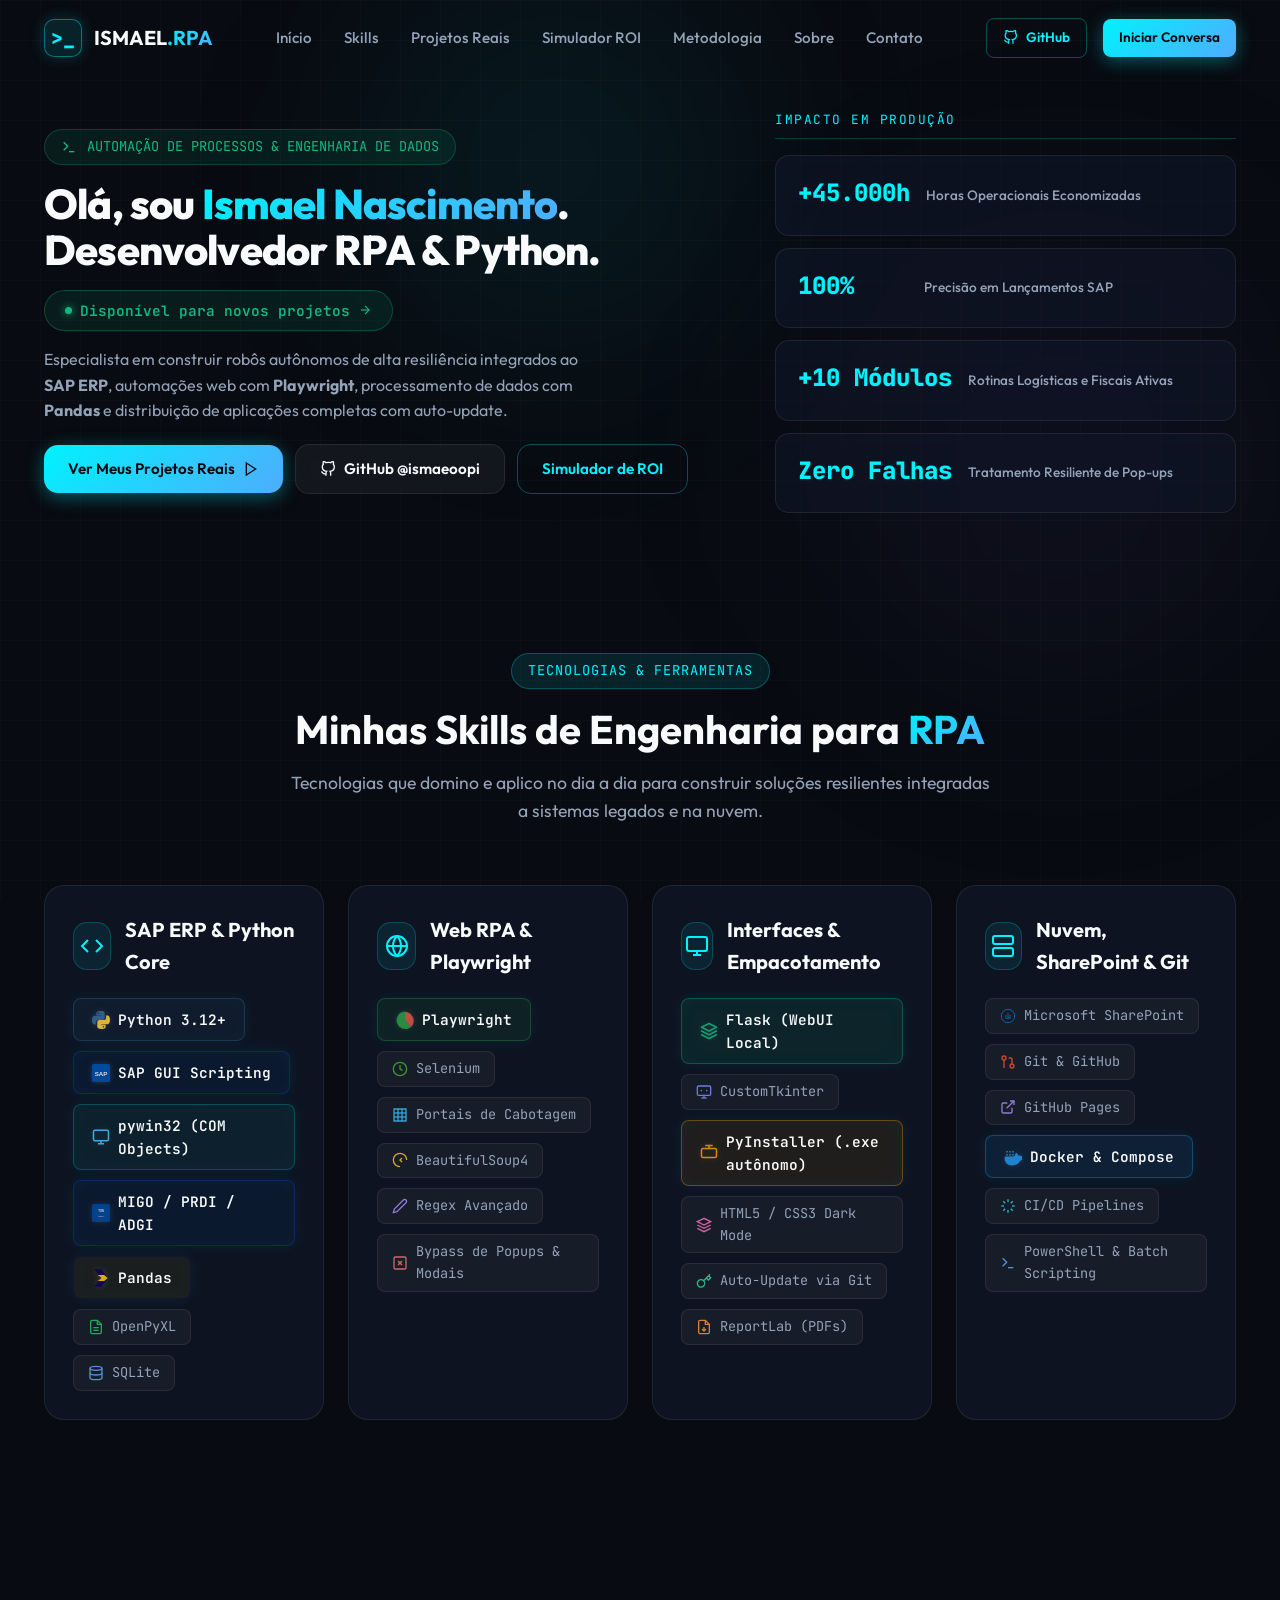
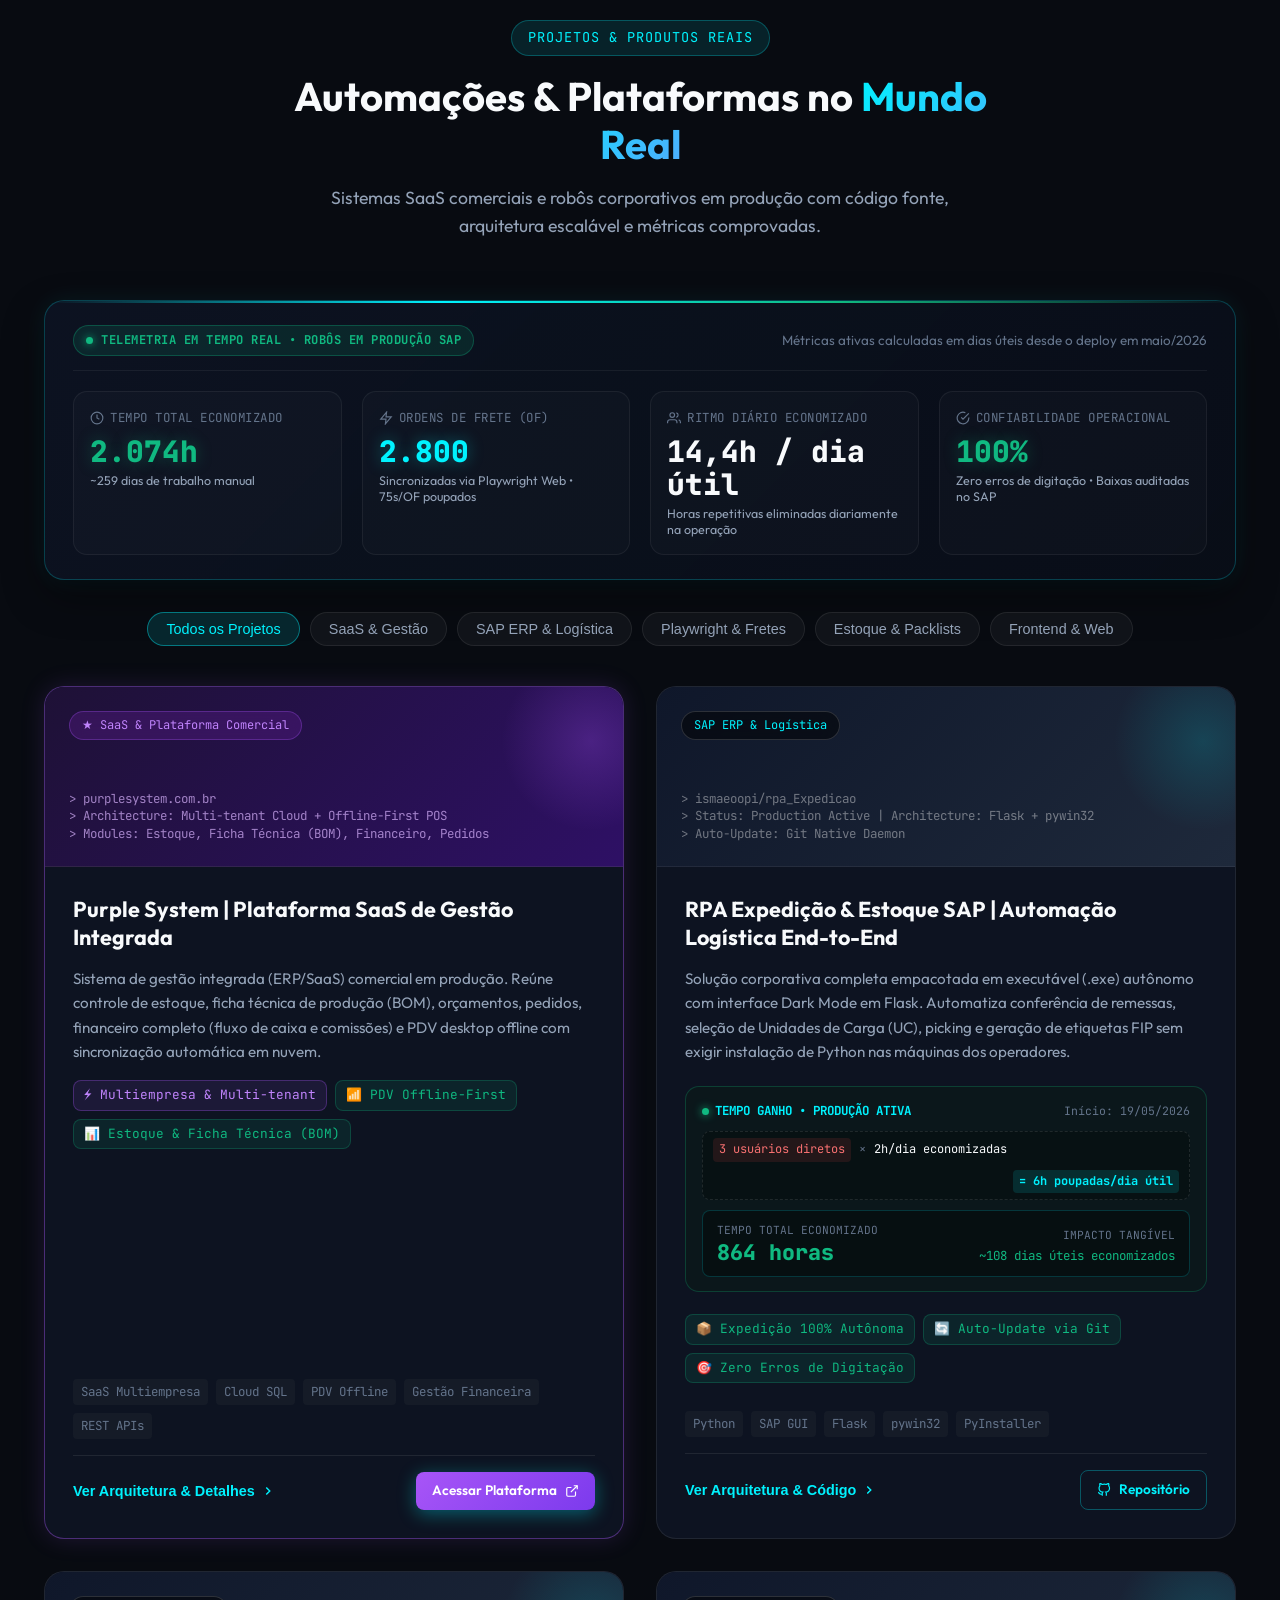
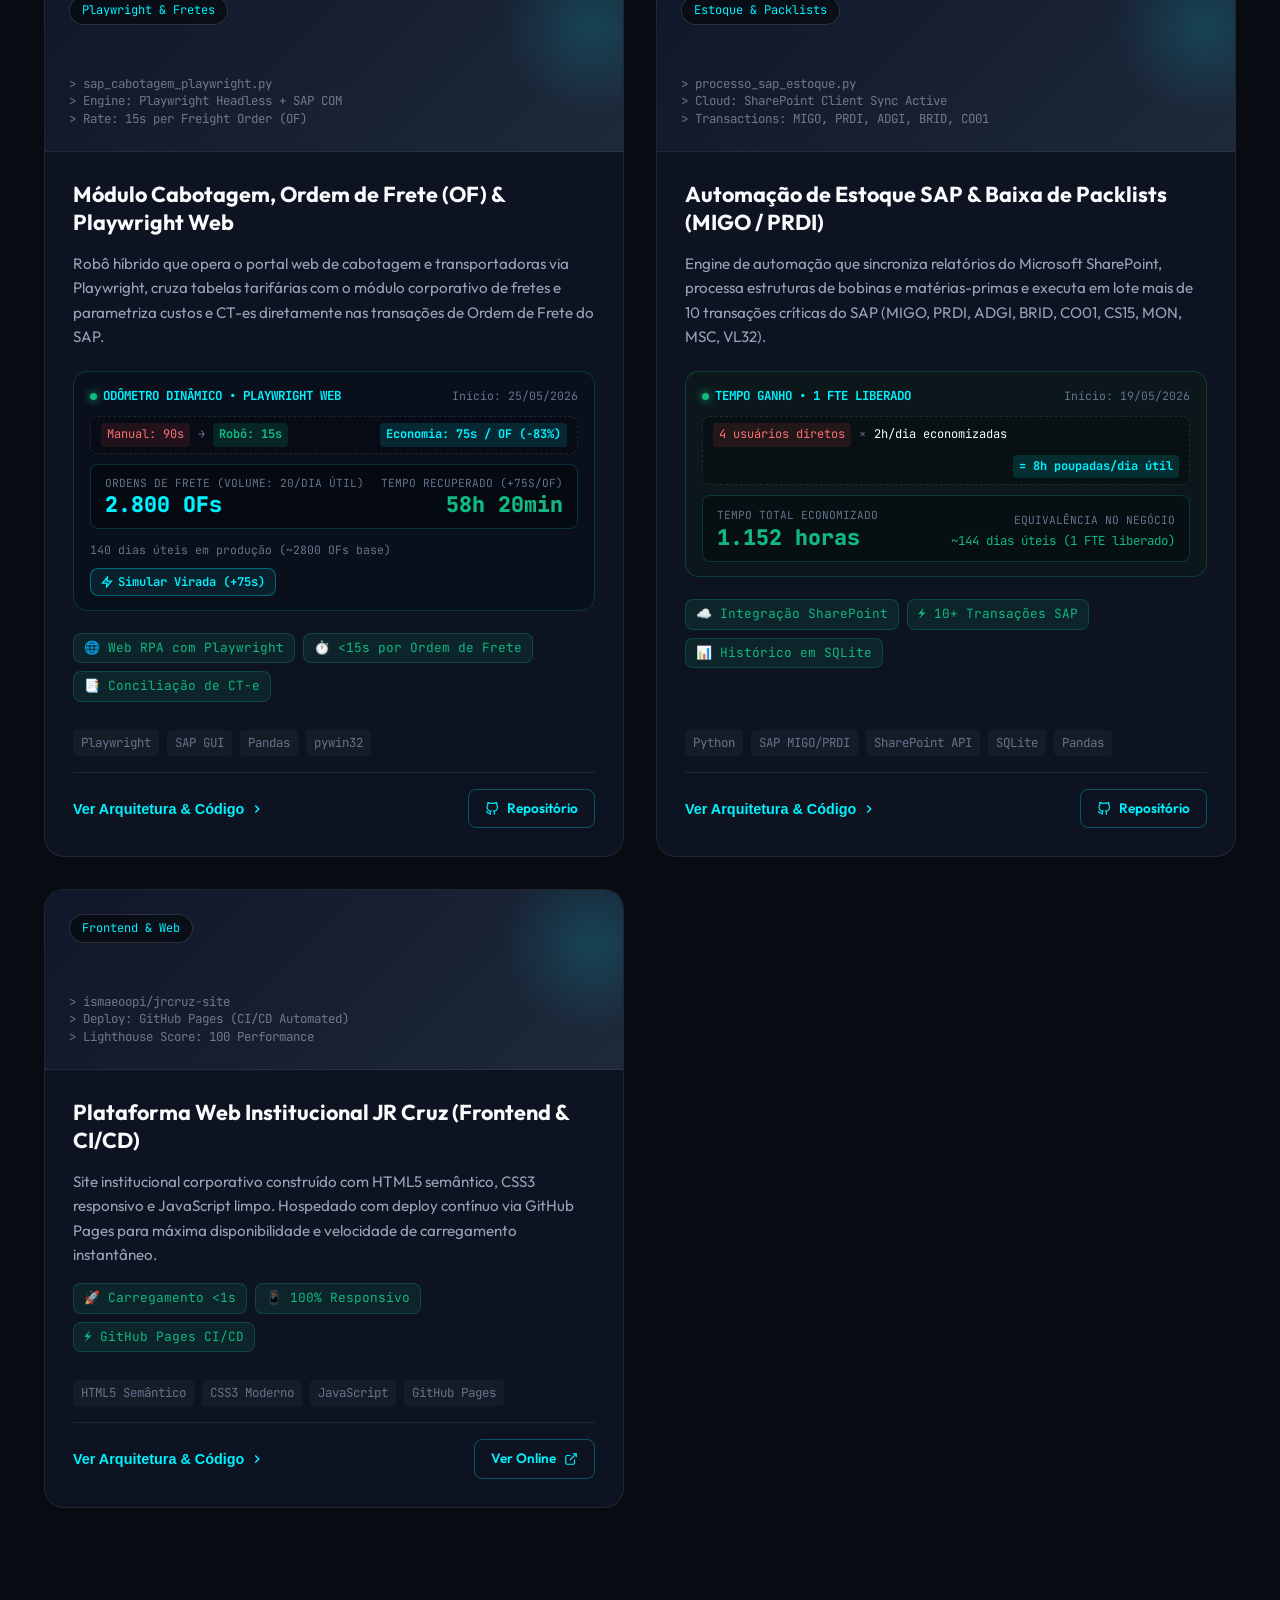
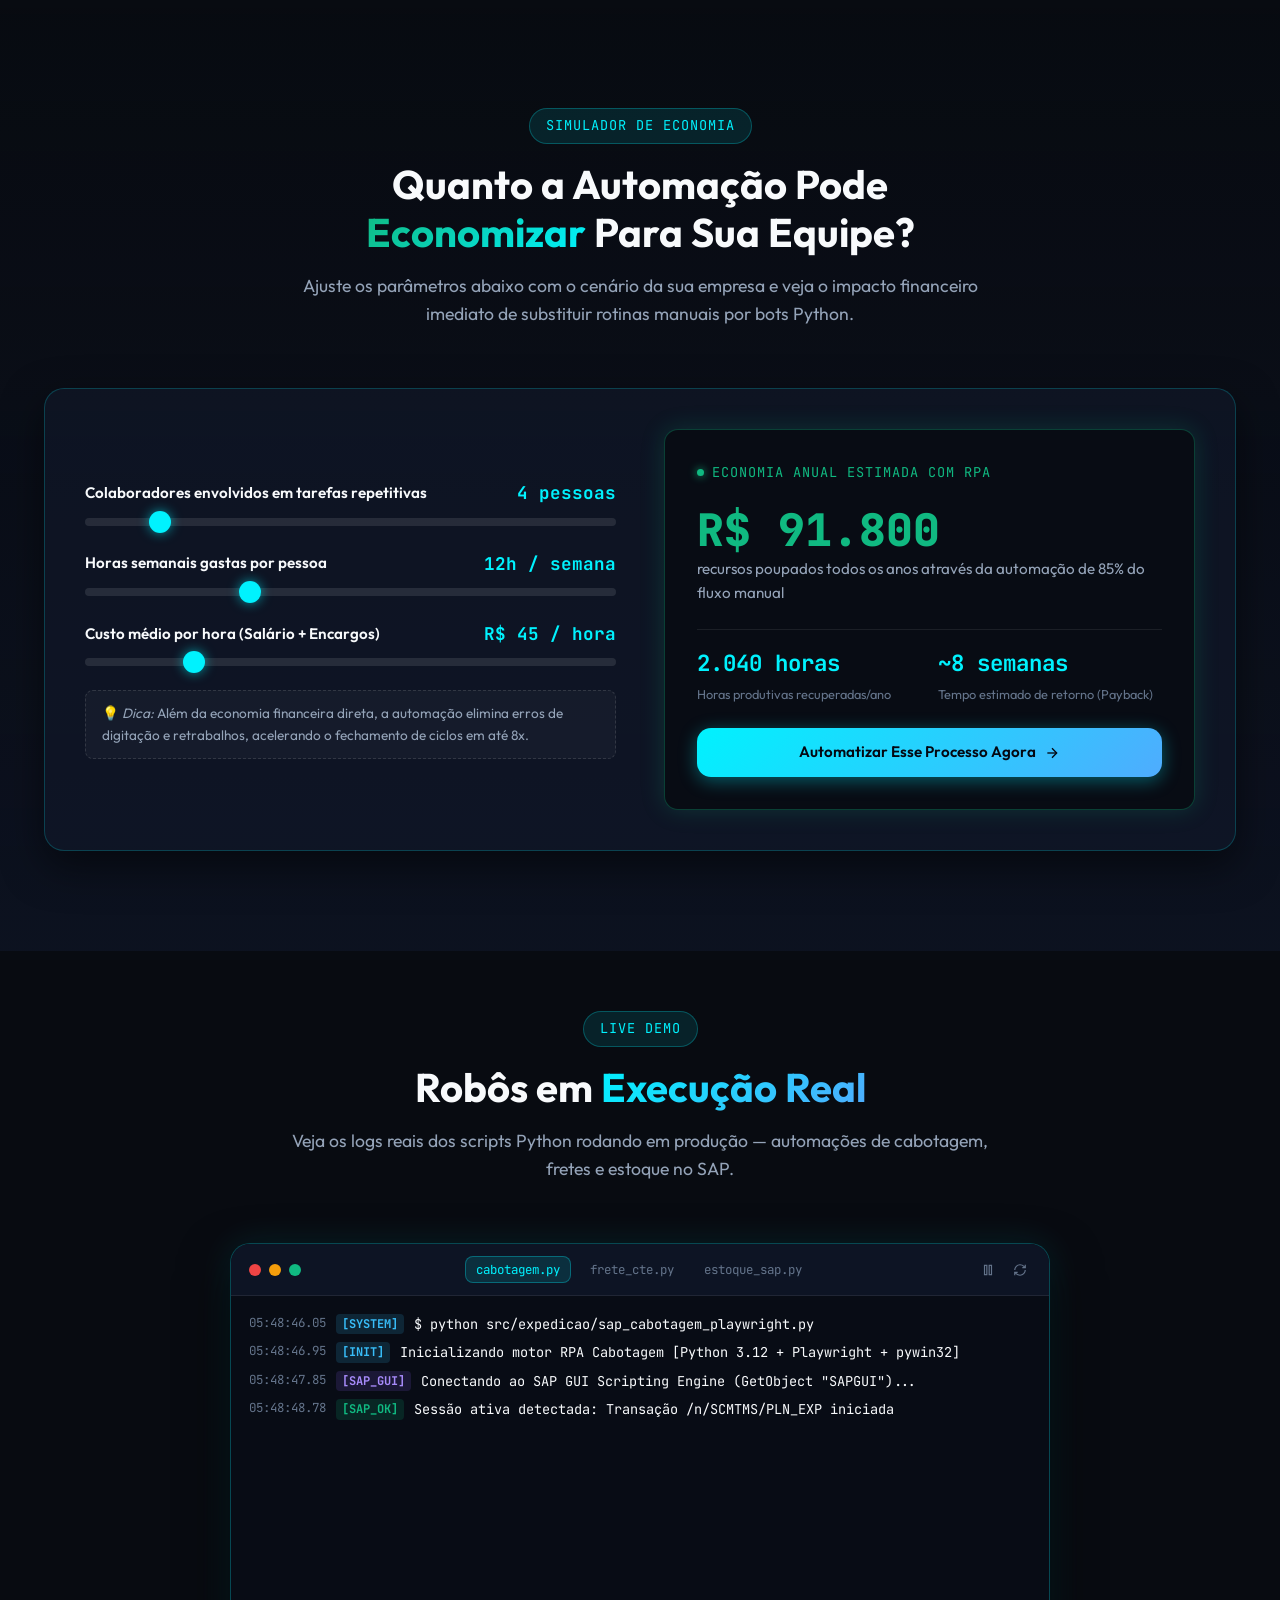
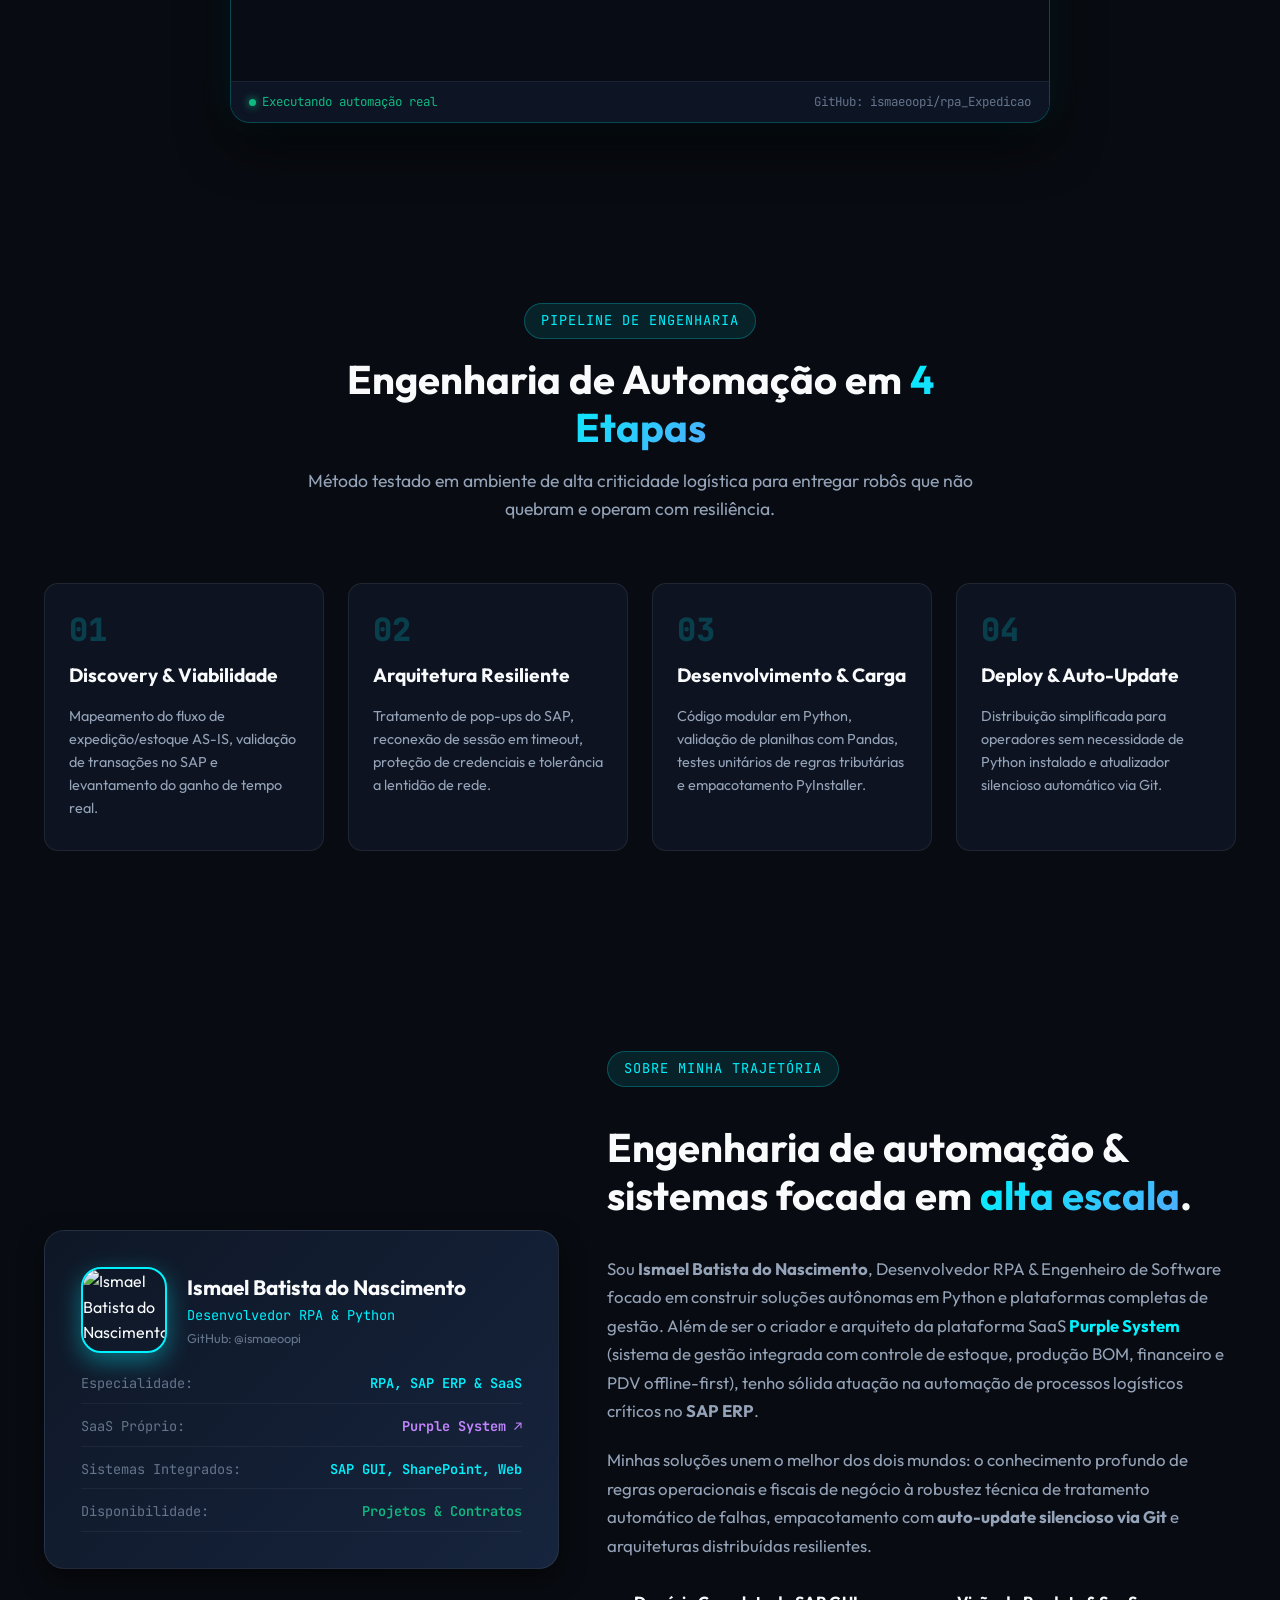
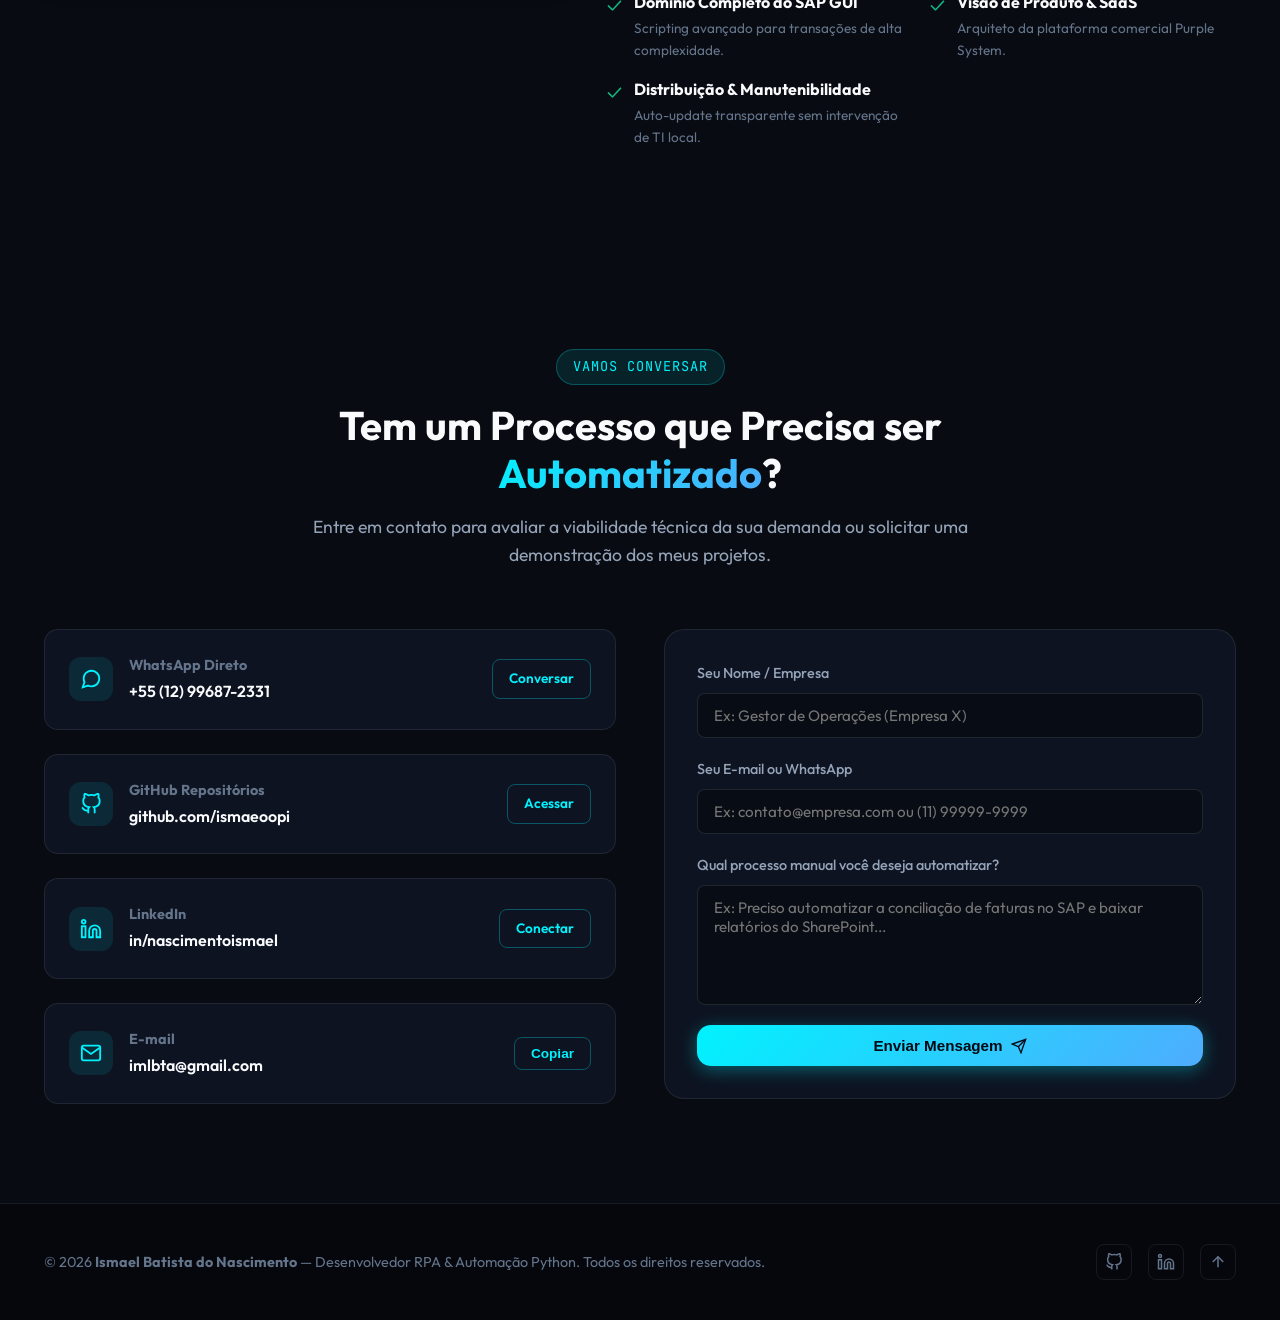
==== commit a7efd0f7: "feat: adiciona telemetria de tempo ganho e odometros em tempo real nos projetos RPA" ====
--- a/index.html
+++ b/index.html
@@ -300,6 +300,57 @@
         <p class="section-desc">Sistemas SaaS comerciais e robôs corporativos em produção com código fonte, arquitetura escalável e métricas comprovadas.</p>
       </div>
 
+      <!-- Cockpit de Telemetria em Tempo Real (Ganho de Tempo Real dos Robôs em Produção) -->
+      <div class="telemetry-cockpit reveal">
+        <div class="telemetry-cockpit-header">
+          <div class="telemetry-live-pill telemetry-live-pulse">
+            <span class="pulse-dot"></span>
+            <span>Telemetria em Tempo Real &bull; Robôs em Produção SAP</span>
+          </div>
+          <div class="telemetry-cockpit-subtitle">
+            Métricas ativas calculadas em dias úteis desde o deploy em maio/2026
+          </div>
+        </div>
+
+        <div class="telemetry-cockpit-grid">
+          <div class="telemetry-stat-card">
+            <div class="telemetry-stat-label">
+              <svg width="14" height="14" viewBox="0 0 24 24" fill="none" stroke="currentColor" stroke-width="2"><circle cx="12" cy="12" r="10"></circle><polyline points="12 6 12 12 16 14"></polyline></svg>
+              <span>Tempo Total Economizado</span>
+            </div>
+            <div class="telemetry-stat-value text-emerald-glow" id="telem-total-hours">1.310h</div>
+            <div class="telemetry-stat-sub" id="telem-total-days">~164 dias de trabalho humano</div>
+          </div>
+
+          <div class="telemetry-stat-card">
+            <div class="telemetry-stat-label">
+              <svg width="14" height="14" viewBox="0 0 24 24" fill="none" stroke="currentColor" stroke-width="2"><polygon points="13 2 3 14 12 14 11 22 21 10 12 10 13 2"></polygon></svg>
+              <span>Ordens de Frete (OF)</span>
+            </div>
+            <div class="telemetry-stat-value text-cyan-glow" id="telem-total-ofs">1.720</div>
+            <div class="telemetry-stat-sub">Sincronizadas via Playwright Web &bull; 75s/OF poupados</div>
+          </div>
+
+          <div class="telemetry-stat-card">
+            <div class="telemetry-stat-label">
+              <svg width="14" height="14" viewBox="0 0 24 24" fill="none" stroke="currentColor" stroke-width="2"><path d="M17 21v-2a4 4 0 0 0-4-4H5a4 4 0 0 0-4 4v2"></path><circle cx="9" cy="7" r="4"></circle><path d="M23 21v-2a4 4 0 0 0-3-3.87"></path><path d="M16 3.13a4 4 0 0 1 0 7.75"></path></svg>
+              <span>Ritmo Diário Economizado</span>
+            </div>
+            <div class="telemetry-stat-value" id="telem-daily-rate">14,4h / dia útil</div>
+            <div class="telemetry-stat-sub">Horas repetitivas eliminadas diariamente na operação</div>
+          </div>
+
+          <div class="telemetry-stat-card">
+            <div class="telemetry-stat-label">
+              <svg width="14" height="14" viewBox="0 0 24 24" fill="none" stroke="currentColor" stroke-width="2"><path d="M22 11.08V12a10 10 0 1 1-5.93-9.14"></path><polyline points="22 4 12 14.01 9 11.01"></polyline></svg>
+              <span>Confiabilidade Operacional</span>
+            </div>
+            <div class="telemetry-stat-value text-emerald-glow">100%</div>
+            <div class="telemetry-stat-sub">Zero erros de digitação &bull; Baixas auditadas no SAP</div>
+          </div>
+        </div>
+      </div>
+
       <!-- Filtros de Categorias -->
       <div class="project-filters reveal">
         <button class="filter-btn active" data-filter="all">Todos os Projetos</button>
@@ -372,6 +423,34 @@
             <p class="project-desc">
               Solução corporativa completa empacotada em executável (.exe) autônomo com interface Dark Mode em Flask. Automatiza conferência de remessas, seleção de Unidades de Carga (UC), picking e geração de etiquetas FIP sem exigir instalação de Python nas máquinas dos operadores.
             </p>
+
+            <!-- Widget de Telemetria: Expedição SAP -->
+            <div class="project-telemetry-box telemetry-box-emerald">
+              <div class="project-telemetry-header">
+                <span class="project-telemetry-title">
+                  <span class="pulse-dot"></span>
+                  <span>TEMPO GANHO &bull; PRODUÇÃO ATIVA</span>
+                </span>
+                <span class="project-telemetry-date">Início: 19/05/2026</span>
+              </div>
+              <div class="telemetry-comparison-rule">
+                <span class="telemetry-pill-manual">3 usuários diretos</span>
+                <span class="telemetry-arrow">&times;</span>
+                <span>2h/dia economizadas</span>
+                <span class="telemetry-pill-saved">= 6h poupadas/dia útil</span>
+              </div>
+              <div class="telemetry-odometer-row">
+                <div class="telemetry-odometer-stat">
+                  <span class="telemetry-odometer-label">Tempo Total Economizado</span>
+                  <span class="telemetry-odometer-value" id="card-exp-hours">546 horas</span>
+                </div>
+                <div style="text-align: right;">
+                  <span class="telemetry-odometer-label">Impacto Tangível</span>
+                  <div style="font-size: 0.78rem; font-family: var(--font-mono); color: var(--accent-emerald);" id="card-exp-days">~68 dias úteis recuperados</div>
+                </div>
+              </div>
+            </div>
+
             <div class="project-metrics-badge-wrap">
               <span class="project-metric-pill">📦 Expedição 100% Autônoma</span>
               <span class="project-metric-pill">🔄 Auto-Update via Git</span>
@@ -413,6 +492,43 @@
             <p class="project-desc">
               Robô híbrido que opera o portal web de cabotagem e transportadoras via Playwright, cruza tabelas tarifárias com o módulo corporativo de fretes e parametriza custos e CT-es diretamente nas transações de Ordem de Frete do SAP.
             </p>
+
+            <!-- Widget de Telemetria: Cabotagem & Playwright -->
+            <div class="project-telemetry-box cabotagem-odometer-wrapper" id="cabotagem-odometer-anchor">
+              <div class="project-telemetry-header">
+                <span class="project-telemetry-title">
+                  <span class="pulse-dot"></span>
+                  <span>ODÔMETRO DINÂMICO &bull; PLAYWRIGHT WEB</span>
+                </span>
+                <span class="project-telemetry-date">Início: 25/05/2026</span>
+              </div>
+              <div class="telemetry-comparison-rule">
+                <span class="telemetry-pill-manual">Manual: 90s</span>
+                <span class="telemetry-arrow">&rarr;</span>
+                <span class="telemetry-pill-auto">Robô: 15s</span>
+                <span class="telemetry-pill-saved">Economia: 75s / OF (-83%)</span>
+              </div>
+              <div class="telemetry-odometer-row" id="card-cabot-display">
+                <div class="telemetry-odometer-stat">
+                  <span class="telemetry-odometer-label">Ordens de Frete (Volume: 20/dia útil)</span>
+                  <span class="telemetry-odometer-value cyan-val" id="card-cabot-ofs">1.720 OFs</span>
+                </div>
+                <div class="telemetry-odometer-stat" style="text-align: right;">
+                  <span class="telemetry-odometer-label">Tempo Recuperado (+75s/OF)</span>
+                  <span class="telemetry-odometer-value" id="card-cabot-hours">35h 50min</span>
+                </div>
+              </div>
+              <div style="display: flex; align-items: center; justify-content: space-between; flex-wrap: wrap; gap: 8px; margin-top: 2px;">
+                <span style="font-size: 0.72rem; color: var(--text-muted); font-family: var(--font-mono);" id="card-cabot-desc">
+                  Média de 1 OF por hora comercial &bull; Virada de ciclo ativa
+                </span>
+                <button type="button" class="btn-simulate-of" id="btn-simulate-of" title="Clique para testar o incremento do odômetro">
+                  <svg width="12" height="12" viewBox="0 0 24 24" fill="none" stroke="currentColor" stroke-width="2.5"><polygon points="13 2 3 14 12 14 11 22 21 10 12 10 13 2"></polygon></svg>
+                  <span>Simular Virada (+75s)</span>
+                </button>
+              </div>
+            </div>
+
             <div class="project-metrics-badge-wrap">
               <span class="project-metric-pill">🌐 Web RPA com Playwright</span>
               <span class="project-metric-pill">⏱️ &lt;15s por Ordem de Frete</span>
@@ -453,6 +569,34 @@
             <p class="project-desc">
               Engine de automação que sincroniza relatórios do Microsoft SharePoint, processa estruturas de bobinas e matérias-primas e executa em lote mais de 10 transações críticas do SAP (MIGO, PRDI, ADGI, BRID, CO01, CS15, MON, MSC, VL32).
             </p>
+
+            <!-- Widget de Telemetria: Estoque SAP -->
+            <div class="project-telemetry-box telemetry-box-emerald">
+              <div class="project-telemetry-header">
+                <span class="project-telemetry-title">
+                  <span class="pulse-dot"></span>
+                  <span>TEMPO GANHO &bull; 1 FTE LIBERADO</span>
+                </span>
+                <span class="project-telemetry-date">Início: 19/05/2026</span>
+              </div>
+              <div class="telemetry-comparison-rule">
+                <span class="telemetry-pill-manual">4 usuários diretos</span>
+                <span class="telemetry-arrow">&times;</span>
+                <span>2h/dia economizadas</span>
+                <span class="telemetry-pill-saved">= 8h poupadas/dia útil</span>
+              </div>
+              <div class="telemetry-odometer-row">
+                <div class="telemetry-odometer-stat">
+                  <span class="telemetry-odometer-label">Tempo Total Economizado</span>
+                  <span class="telemetry-odometer-value" id="card-est-hours">728 horas</span>
+                </div>
+                <div style="text-align: right;">
+                  <span class="telemetry-odometer-label">Equivalência no Negócio</span>
+                  <div style="font-size: 0.78rem; font-family: var(--font-mono); color: var(--accent-emerald);" id="card-est-days">~91 dias úteis (1 colaborador full-time)</div>
+                </div>
+              </div>
+            </div>
+
             <div class="project-metrics-badge-wrap">
               <span class="project-metric-pill">☁️ Integração SharePoint</span>
               <span class="project-metric-pill">⚡ 10+ Transações SAP</span>
@@ -903,6 +1047,12 @@
           <p id="modal-impact" style="color: var(--text-primary); font-weight: 600; line-height: 1.6; font-size: 0.95rem;"></p>
         </div>
 
+        <!-- Painel de Telemetria e Memória de Cálculo de Tempo Ganho -->
+        <div id="modal-telemetry-container" style="display: none;">
+          <h4 style="color: var(--accent-cyan); font-size: 0.95rem; margin-bottom: 6px;">⏱️ Telemetria &amp; Memória de Cálculo de Tempo Ganho</h4>
+          <div class="modal-telemetry-panel" id="modal-telemetry-content"></div>
+        </div>
+
         <div>
           <h4 style="color: var(--text-muted); font-size: 0.85rem; margin-bottom: 8px;">Stack Técnica Empregada</h4>
           <div id="modal-techs" style="display: flex; flex-wrap: wrap; gap: 8px;"></div>
@@ -932,6 +1082,7 @@
   <!-- SCRIPTS JS -->
   <script src="js/terminal.js"></script>
   <script src="js/roi-calc.js"></script>
+  <script src="js/telemetry.js"></script>
   <script src="js/main.js"></script>
 </body>
 </html>
--- a/css/style.css
+++ b/css/style.css
@@ -1831,3 +1831,400 @@
     height: 420px;
   }
 }
+
+/* ==========================================================================
+   TELEMETRY COCKPIT & LIVE ODOMETERS (TIME SAVED ENGINE)
+   ========================================================================== */
+
+.telemetry-cockpit {
+  background: linear-gradient(135deg, rgba(13, 20, 36, 0.85) 0%, rgba(9, 14, 24, 0.95) 100%);
+  border: 1px solid rgba(0, 242, 254, 0.22);
+  border-radius: var(--radius-lg);
+  padding: 24px 28px;
+  margin-bottom: 32px;
+  box-shadow: 0 16px 40px rgba(0, 0, 0, 0.4), 0 0 25px rgba(0, 242, 254, 0.08);
+  position: relative;
+  overflow: hidden;
+}
+
+.telemetry-cockpit::before {
+  content: '';
+  position: absolute;
+  top: 0;
+  left: 0;
+  right: 0;
+  height: 2px;
+  background: linear-gradient(90deg, transparent, var(--accent-cyan), var(--accent-emerald), transparent);
+}
+
+.telemetry-cockpit-header {
+  display: flex;
+  align-items: center;
+  justify-content: space-between;
+  flex-wrap: wrap;
+  gap: 12px;
+  margin-bottom: 20px;
+  padding-bottom: 14px;
+  border-bottom: 1px solid rgba(255, 255, 255, 0.06);
+}
+
+.telemetry-live-pill {
+  display: inline-flex;
+  align-items: center;
+  gap: 8px;
+  background: rgba(16, 185, 129, 0.12);
+  border: 1px solid rgba(16, 185, 129, 0.3);
+  padding: 5px 12px;
+  border-radius: var(--radius-full);
+  font-family: var(--font-mono);
+  font-size: 0.76rem;
+  font-weight: 700;
+  color: var(--accent-emerald);
+  letter-spacing: 0.5px;
+  text-transform: uppercase;
+}
+
+.telemetry-cockpit-subtitle {
+  font-size: 0.84rem;
+  color: var(--text-muted);
+}
+
+.telemetry-cockpit-grid {
+  display: grid;
+  grid-template-columns: repeat(4, 1fr);
+  gap: 20px;
+}
+
+.telemetry-stat-card {
+  background: rgba(255, 255, 255, 0.02);
+  border: 1px solid rgba(255, 255, 255, 0.06);
+  border-radius: var(--radius-md);
+  padding: 16px;
+  display: flex;
+  flex-direction: column;
+  transition: var(--transition-fast);
+}
+
+.telemetry-stat-card:hover {
+  border-color: rgba(0, 242, 254, 0.3);
+  background: rgba(0, 242, 254, 0.03);
+  transform: translateY(-2px);
+}
+
+.telemetry-stat-label {
+  font-size: 0.78rem;
+  color: var(--text-muted);
+  font-family: var(--font-mono);
+  text-transform: uppercase;
+  letter-spacing: 0.5px;
+  margin-bottom: 8px;
+  display: flex;
+  align-items: center;
+  gap: 6px;
+}
+
+.telemetry-stat-value {
+  font-size: 1.85rem;
+  font-weight: 800;
+  font-family: var(--font-mono);
+  color: var(--text-primary);
+  line-height: 1.1;
+  margin-bottom: 4px;
+}
+
+.telemetry-stat-value.text-emerald-glow {
+  color: var(--accent-emerald);
+  text-shadow: 0 0 16px rgba(16, 185, 129, 0.35);
+}
+
+.telemetry-stat-value.text-cyan-glow {
+  color: var(--accent-cyan);
+  text-shadow: 0 0 16px rgba(0, 242, 254, 0.35);
+}
+
+.telemetry-stat-sub {
+  font-size: 0.78rem;
+  color: var(--text-secondary);
+  line-height: 1.3;
+}
+
+/* Card Specific Telemetry Box */
+.project-telemetry-box {
+  background: rgba(10, 16, 28, 0.65);
+  border: 1px solid rgba(0, 242, 254, 0.16);
+  border-radius: var(--radius-md);
+  padding: 14px 16px;
+  margin: 6px 0;
+  display: flex;
+  flex-direction: column;
+  gap: 10px;
+  position: relative;
+  overflow: visible;
+}
+
+.project-telemetry-box.telemetry-box-purple {
+  border-color: rgba(168, 85, 247, 0.25);
+  background: rgba(24, 15, 40, 0.5);
+}
+
+.project-telemetry-box.telemetry-box-emerald {
+  border-color: rgba(16, 185, 129, 0.25);
+  background: rgba(10, 28, 22, 0.5);
+}
+
+.project-telemetry-header {
+  display: flex;
+  align-items: center;
+  justify-content: space-between;
+  font-size: 0.78rem;
+  font-family: var(--font-mono);
+}
+
+.project-telemetry-title {
+  color: var(--accent-cyan);
+  font-weight: 700;
+  display: flex;
+  align-items: center;
+  gap: 6px;
+}
+
+.project-telemetry-date {
+  color: var(--text-muted);
+  font-size: 0.72rem;
+}
+
+/* Comparison Ruler (Before vs After) */
+.telemetry-comparison-rule {
+  display: flex;
+  align-items: center;
+  gap: 8px;
+  background: rgba(0, 0, 0, 0.25);
+  border: 1px dashed rgba(255, 255, 255, 0.1);
+  padding: 6px 10px;
+  border-radius: var(--radius-sm);
+  font-family: var(--font-mono);
+  font-size: 0.75rem;
+  flex-wrap: wrap;
+}
+
+.telemetry-pill-manual {
+  color: #f87171;
+  background: rgba(239, 68, 68, 0.12);
+  padding: 2px 6px;
+  border-radius: 4px;
+}
+
+.telemetry-arrow {
+  color: var(--text-muted);
+}
+
+.telemetry-pill-auto {
+  color: var(--accent-emerald);
+  background: rgba(16, 185, 129, 0.15);
+  padding: 2px 6px;
+  border-radius: 4px;
+  font-weight: 700;
+}
+
+.telemetry-pill-saved {
+  margin-left: auto;
+  color: var(--accent-cyan);
+  background: rgba(0, 242, 254, 0.12);
+  padding: 2px 6px;
+  border-radius: 4px;
+  font-weight: 700;
+}
+
+/* Odometer Row */
+.telemetry-odometer-row {
+  display: flex;
+  align-items: center;
+  justify-content: space-between;
+  background: rgba(0, 0, 0, 0.35);
+  border: 1px solid rgba(0, 242, 254, 0.18);
+  border-radius: var(--radius-sm);
+  padding: 10px 14px;
+  position: relative;
+}
+
+.telemetry-odometer-stat {
+  display: flex;
+  flex-direction: column;
+}
+
+.telemetry-odometer-label {
+  font-size: 0.7rem;
+  font-family: var(--font-mono);
+  color: var(--text-muted);
+  text-transform: uppercase;
+}
+
+.telemetry-odometer-value {
+  font-size: 1.35rem;
+  font-weight: 800;
+  font-family: var(--font-mono);
+  color: var(--accent-emerald);
+  line-height: 1.2;
+}
+
+.telemetry-odometer-value.cyan-val {
+  color: var(--accent-cyan);
+}
+
+.odometer-tick {
+  animation: odometerPulse 0.4s ease-out;
+}
+
+@keyframes odometerPulse {
+  0% { transform: scale(1); filter: brightness(1); }
+  50% { transform: scale(1.06); filter: brightness(1.6); color: #fff; }
+  100% { transform: scale(1); filter: brightness(1); }
+}
+
+/* Floating Badge for +75s */
+.cabotagem-odometer-wrapper {
+  position: relative;
+}
+
+.odometer-floating-badge {
+  position: absolute;
+  top: -12px;
+  right: 14px;
+  display: inline-flex;
+  align-items: center;
+  gap: 6px;
+  background: linear-gradient(135deg, rgba(16, 185, 129, 0.95) 0%, rgba(5, 150, 105, 0.95) 100%);
+  color: #fff;
+  padding: 4px 10px;
+  border-radius: var(--radius-full);
+  font-family: var(--font-mono);
+  font-size: 0.72rem;
+  font-weight: 700;
+  box-shadow: 0 4px 14px rgba(16, 185, 129, 0.5);
+  pointer-events: none;
+  z-index: 10;
+  animation: floatUpFade 2.2s cubic-bezier(0.22, 1, 0.36, 1) forwards;
+}
+
+@keyframes floatUpFade {
+  0% {
+    opacity: 0;
+    transform: translateY(10px) scale(0.85);
+  }
+  18% {
+    opacity: 1;
+    transform: translateY(-5px) scale(1.05);
+  }
+  75% {
+    opacity: 1;
+    transform: translateY(-24px) scale(1);
+  }
+  100% {
+    opacity: 0;
+    transform: translateY(-40px) scale(0.9);
+  }
+}
+
+/* Interactive Simulation Button */
+.btn-simulate-of {
+  background: rgba(0, 242, 254, 0.08);
+  border: 1px solid rgba(0, 242, 254, 0.35);
+  color: var(--accent-cyan);
+  font-family: var(--font-mono);
+  font-size: 0.76rem;
+  font-weight: 600;
+  padding: 5px 10px;
+  border-radius: var(--radius-sm);
+  cursor: pointer;
+  display: inline-flex;
+  align-items: center;
+  gap: 5px;
+  transition: var(--transition-fast);
+}
+
+.btn-simulate-of:hover {
+  background: rgba(0, 242, 254, 0.2);
+  border-color: var(--accent-cyan);
+  color: #fff;
+  transform: translateY(-1px);
+  box-shadow: 0 0 12px rgba(0, 242, 254, 0.3);
+}
+
+.btn-simulate-of.btn-clicked {
+  transform: scale(0.94);
+}
+
+/* Pulse Active State */
+.telemetry-live-pulse.pulse-active {
+  box-shadow: 0 0 16px rgba(16, 185, 129, 0.8);
+}
+
+/* Modal Telemetry Section */
+.modal-telemetry-panel {
+  background: rgba(9, 14, 24, 0.85);
+  border: 1px solid rgba(0, 242, 254, 0.25);
+  border-radius: var(--radius-md);
+  padding: 16px;
+  margin: 12px 0;
+}
+
+.modal-telemetry-panel h5 {
+  color: var(--accent-cyan);
+  font-size: 0.88rem;
+  font-weight: 700;
+  margin-bottom: 8px;
+  display: flex;
+  align-items: center;
+  gap: 6px;
+}
+
+.modal-telemetry-grid {
+  display: grid;
+  grid-template-columns: repeat(2, 1fr);
+  gap: 12px;
+  margin-top: 10px;
+}
+
+.modal-telemetry-item {
+  background: rgba(255, 255, 255, 0.03);
+  padding: 8px 12px;
+  border-radius: var(--radius-sm);
+}
+
+.modal-telemetry-item span {
+  display: block;
+  font-size: 0.72rem;
+  color: var(--text-muted);
+  font-family: var(--font-mono);
+}
+
+.modal-telemetry-item strong {
+  font-size: 0.95rem;
+  color: var(--accent-emerald);
+  font-family: var(--font-mono);
+}
+
+/* Responsiveness for Telemetry Cockpit */
+@media (max-width: 992px) {
+  .telemetry-cockpit-grid {
+    grid-template-columns: repeat(2, 1fr);
+  }
+}
+
+@media (max-width: 600px) {
+  .telemetry-cockpit {
+    padding: 18px 16px;
+  }
+  .telemetry-cockpit-grid {
+    grid-template-columns: 1fr;
+    gap: 12px;
+  }
+  .telemetry-odometer-row {
+    flex-direction: column;
+    align-items: flex-start;
+    gap: 8px;
+  }
+  .telemetry-stat-value {
+    font-size: 1.5rem;
+  }
+}
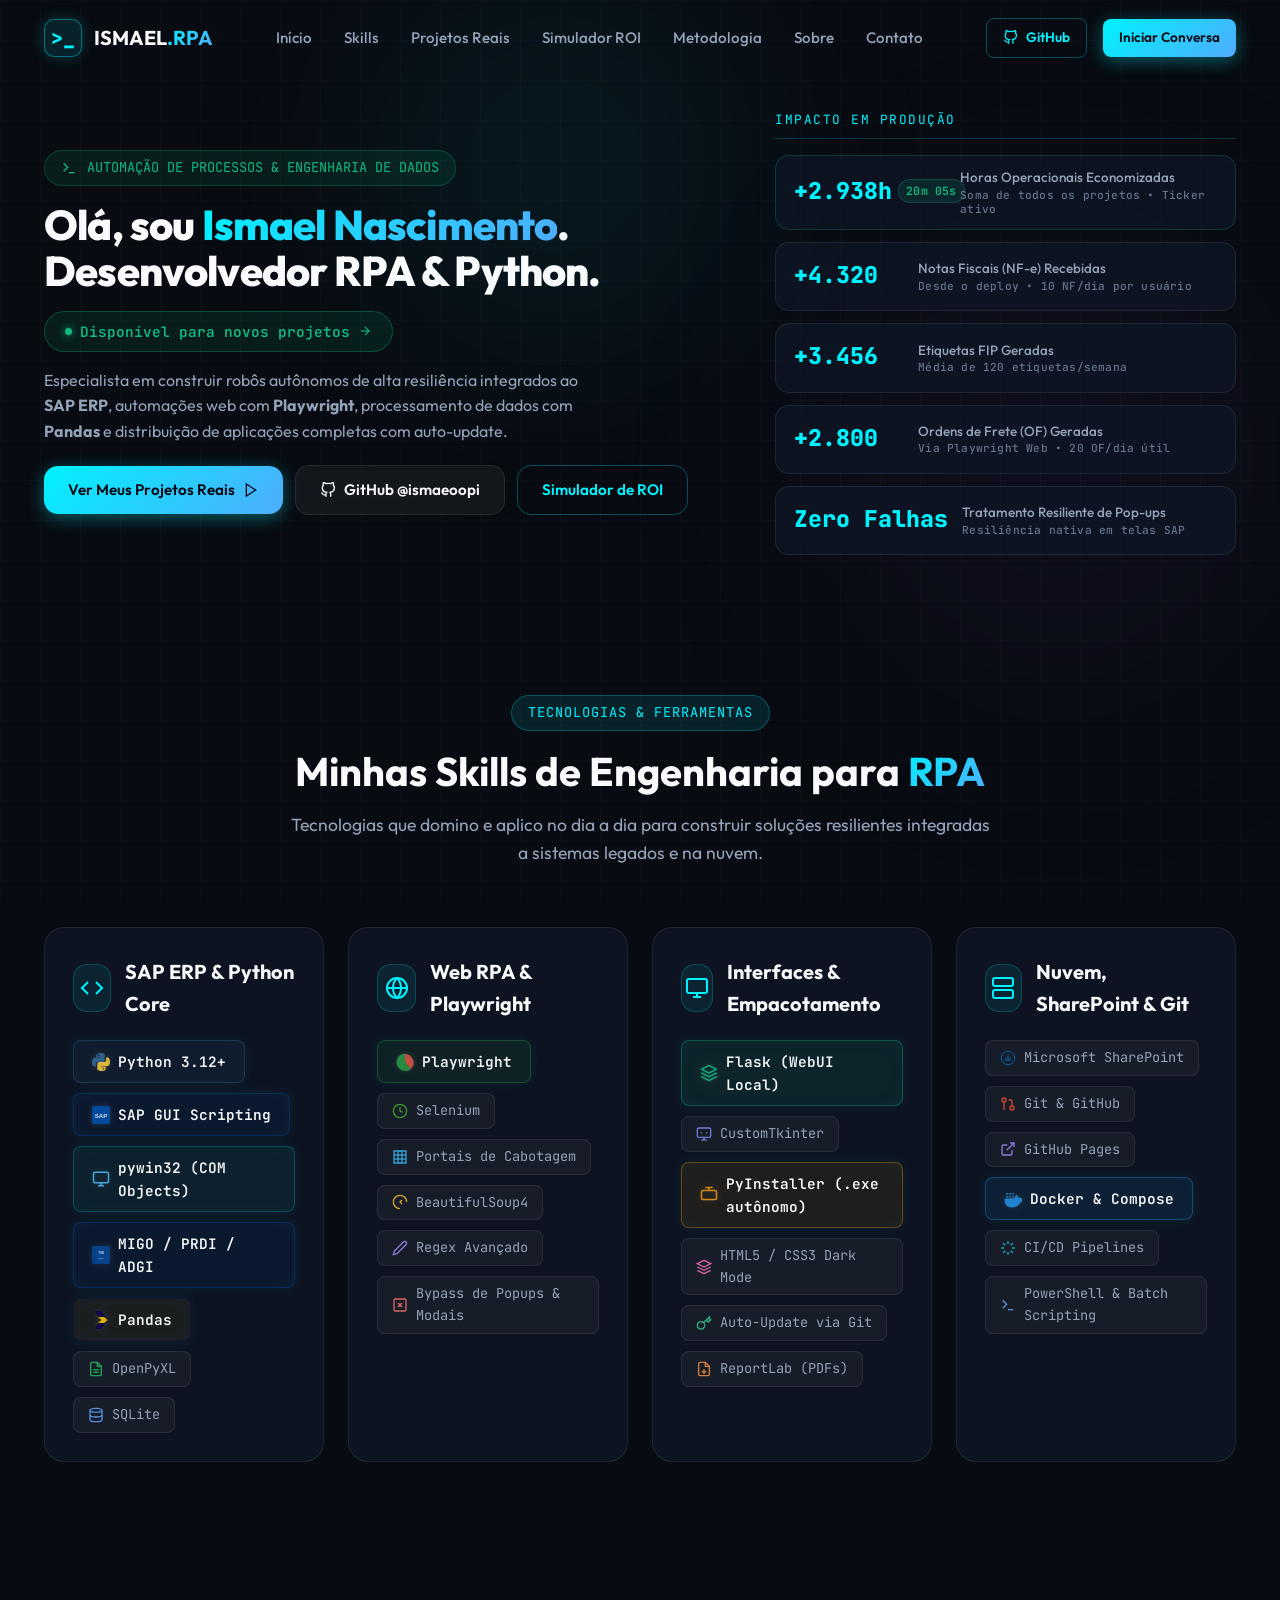
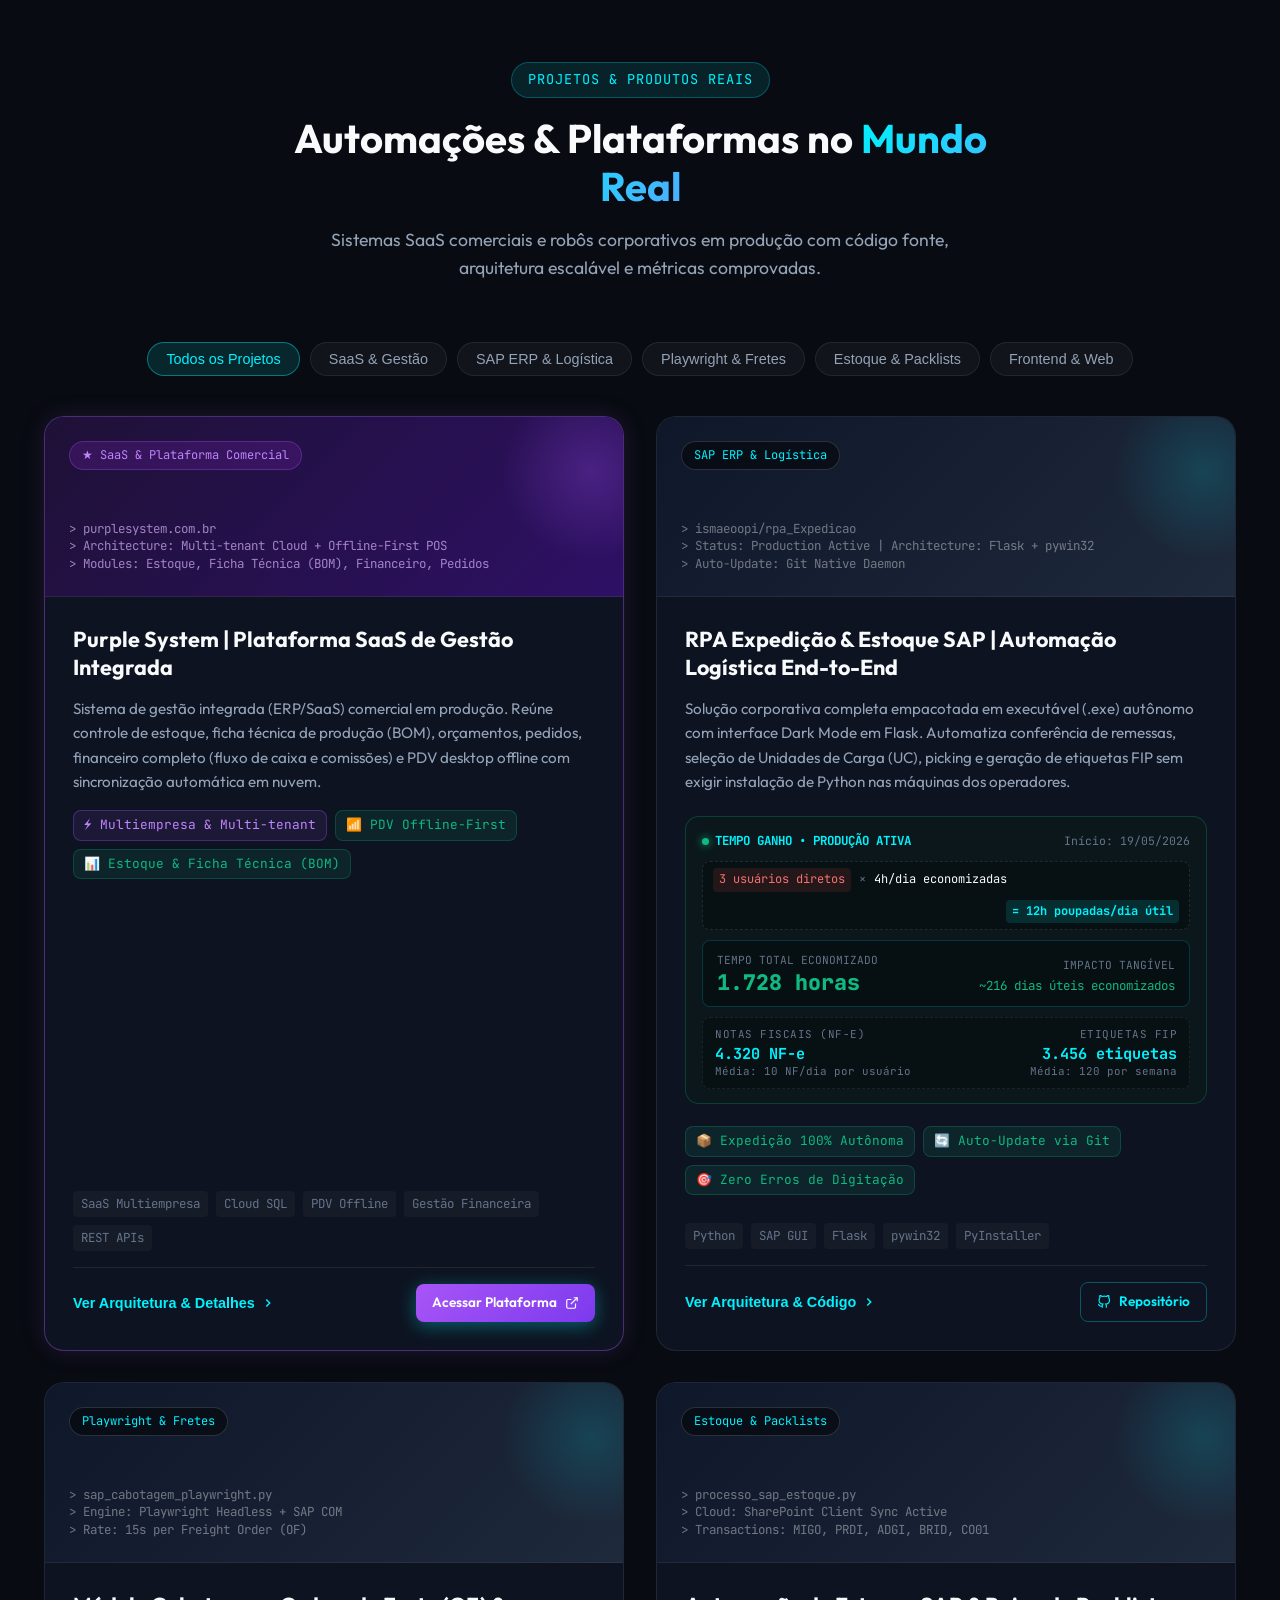
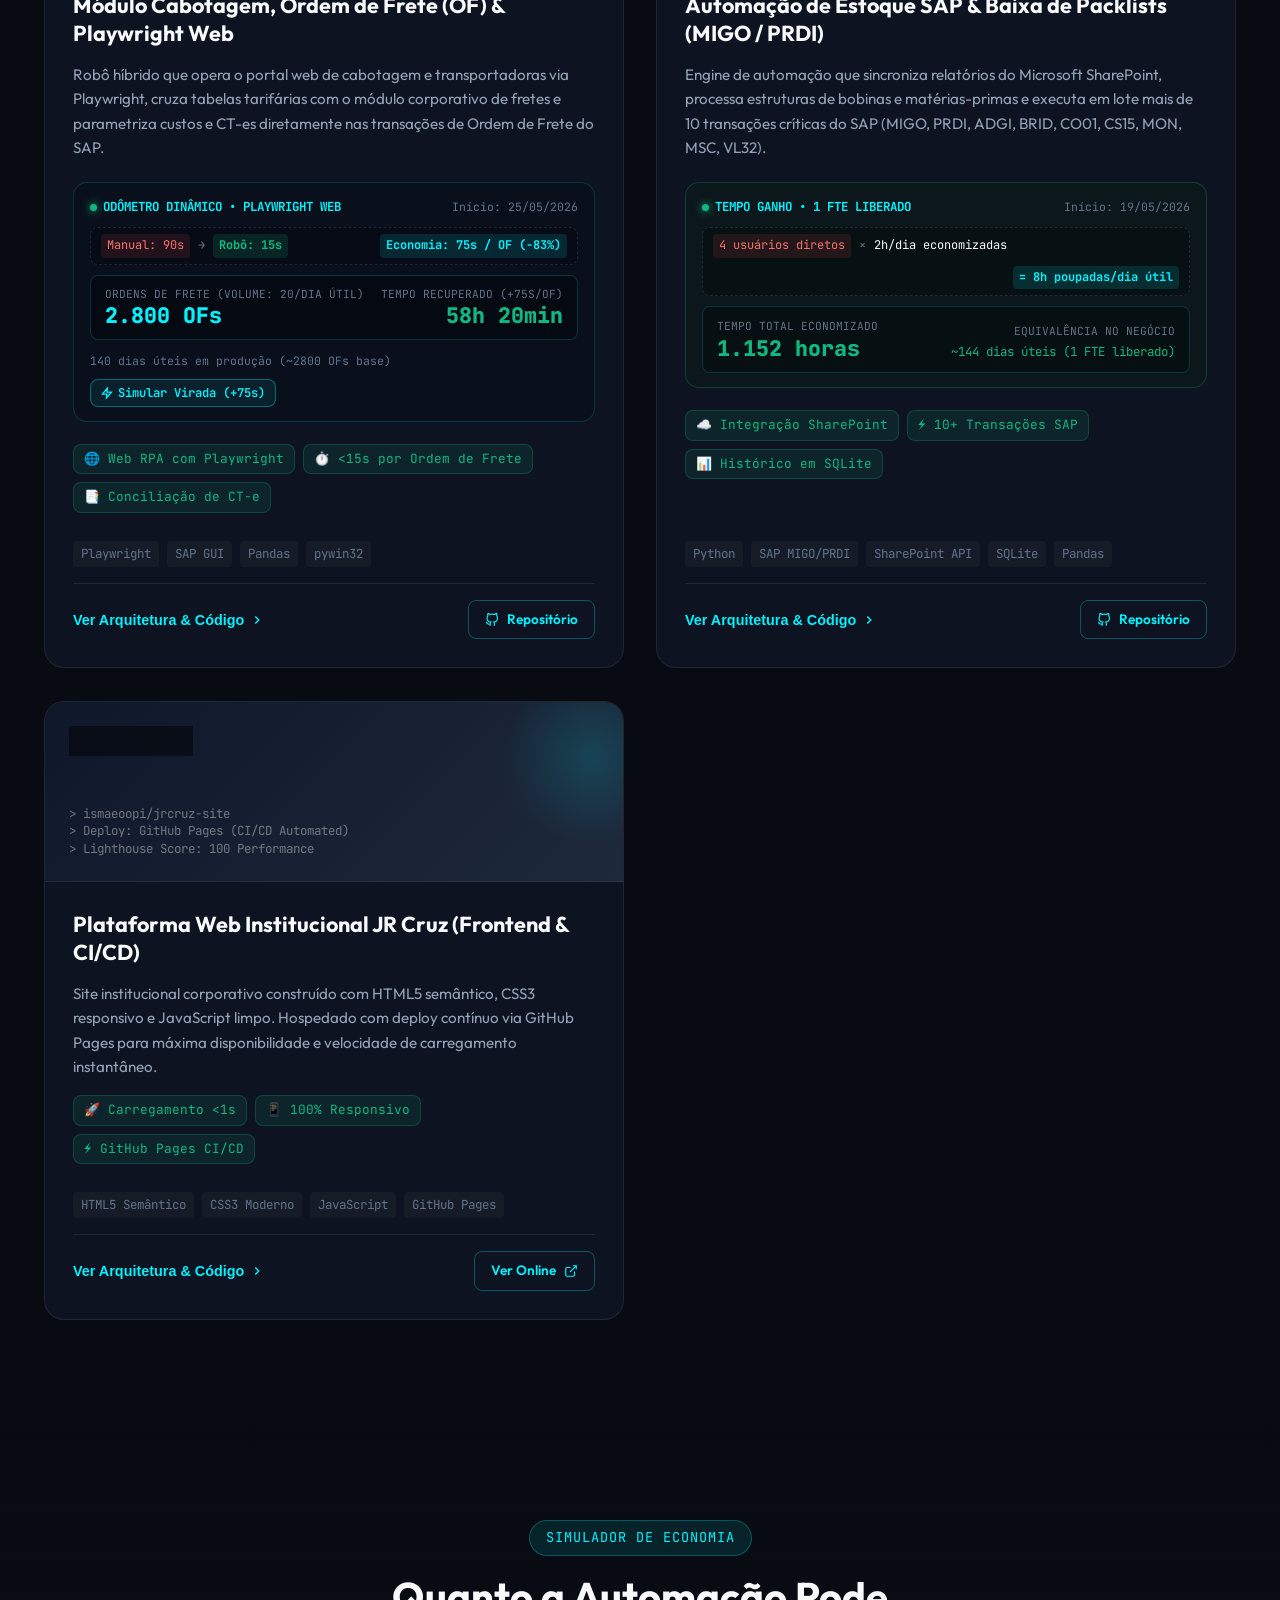
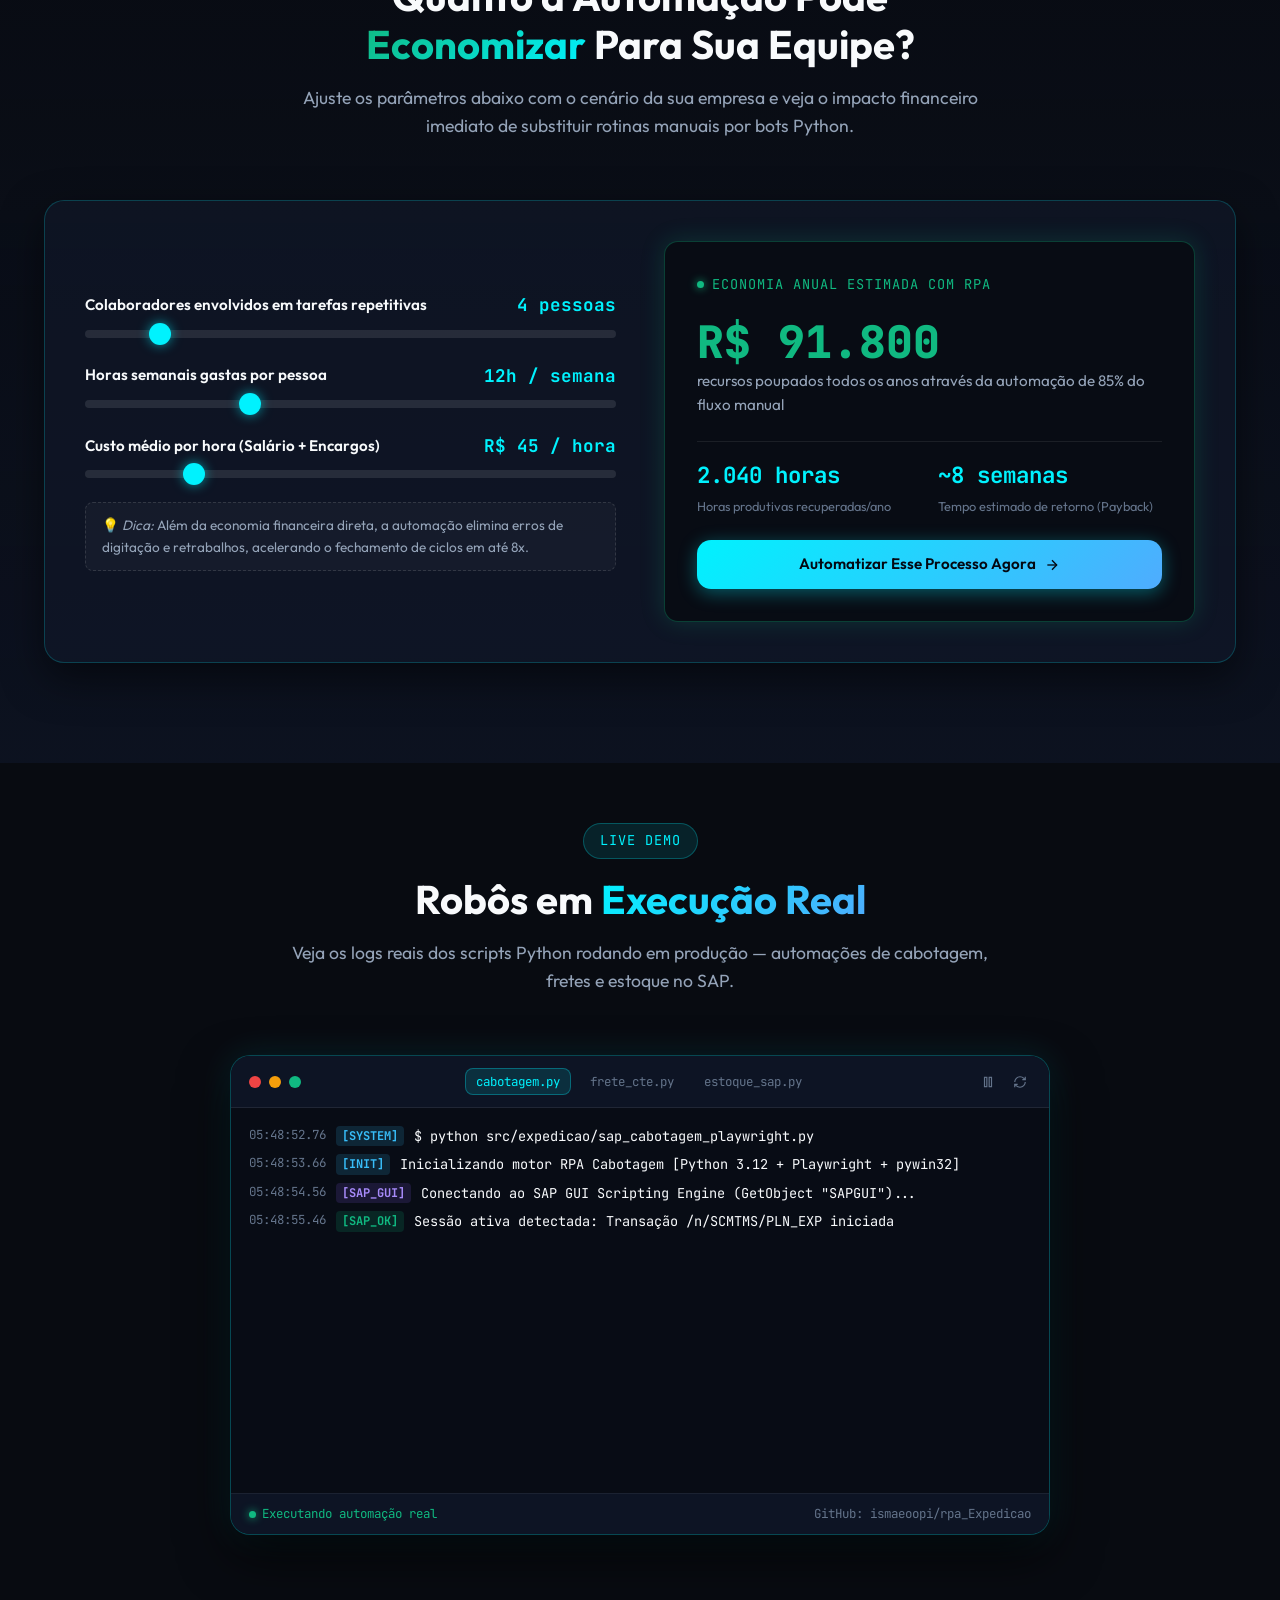
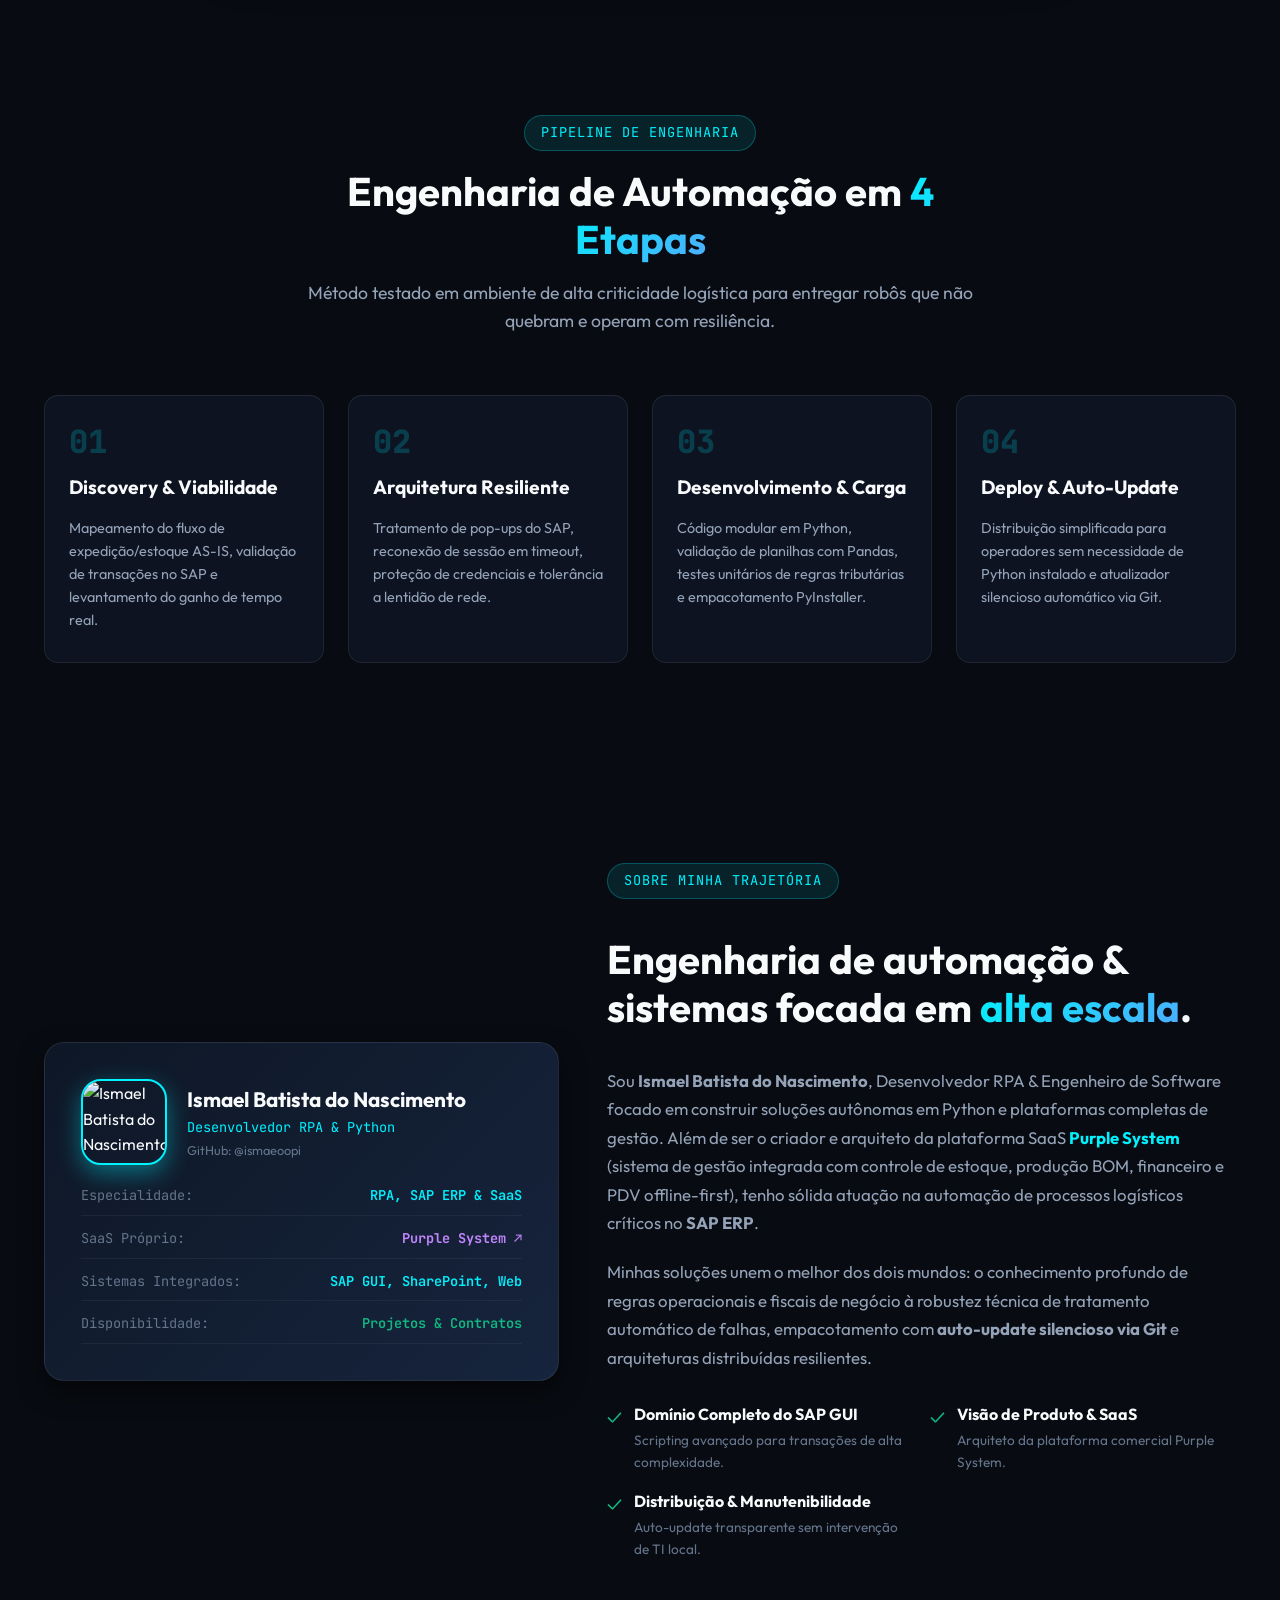
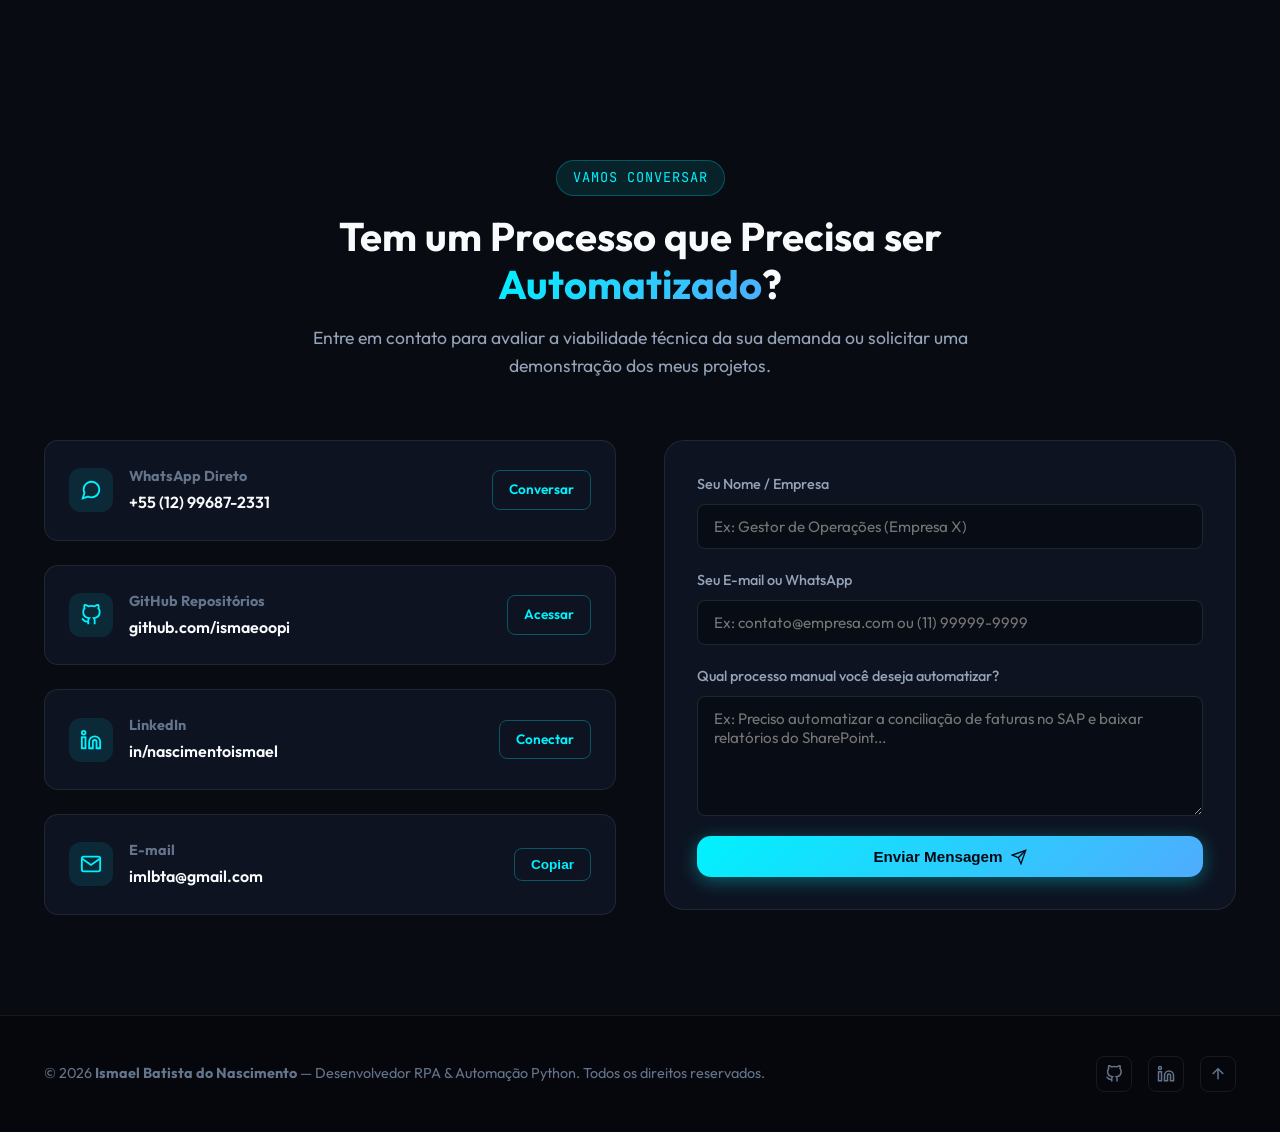
==== commit b30bad0d: "feat: telemetria em tempo real no hero e métricas de NF e etiquetas no RPA Expedição" ====
--- a/index.html
+++ b/index.html
@@ -110,21 +110,52 @@
       <!-- Coluna Direita: Métricas de Impacto (empilhadas) -->
       <div class="hero-metrics-col">
         <div class="hero-metrics-col-title">Impacto em Produção</div>
+        
+        <!-- Card 1: Horas Economizadas (Soma de todos os projetos em tempo real) -->
+        <div class="hero-metric-item hero-metric-live">
+          <div class="metric-number text-emerald-glow" id="hero-stat-hours-wrap">
+            <span id="hero-stat-hours">+1.856h</span><span id="hero-stat-hours-live" class="hero-hours-live-tag">0m 00s</span>
+          </div>
+          <div class="metric-label">
+            <span>Horas Operacionais Economizadas</span>
+            <span class="hero-metric-sublabel">Soma de todos os projetos &bull; Ticker ativo</span>
+          </div>
+        </div>
+
+        <!-- Card 2: Quantidade de Notas Fiscais Recebidas (substitui 100% Precisão) -->
         <div class="hero-metric-item">
-          <div class="metric-number">+45.000h</div>
-          <div class="metric-label">Horas Operacionais Economizadas</div>
-        </div>
+          <div class="metric-number text-cyan-glow" id="hero-stat-nfs">+2.730</div>
+          <div class="metric-label">
+            <span>Notas Fiscais (NF-e) Recebidas</span>
+            <span class="hero-metric-sublabel">Desde o deploy &bull; 10 NF/dia por usuário</span>
+          </div>
+        </div>
+
+        <!-- Card 3: Quantidade de Etiquetas Geradas (substitui +10 Módulos) -->
         <div class="hero-metric-item">
-          <div class="metric-number">100%</div>
-          <div class="metric-label">Precisão em Lançamentos SAP</div>
-        </div>
+          <div class="metric-number text-cyan-glow" id="hero-stat-labels">+2.184</div>
+          <div class="metric-label">
+            <span>Etiquetas FIP Geradas</span>
+            <span class="hero-metric-sublabel">Média de 120 etiquetas/semana</span>
+          </div>
+        </div>
+
+        <!-- Card 4: Quantidade de Ordens de Frete (OF) Geradas (novo card adicionado) -->
         <div class="hero-metric-item">
-          <div class="metric-number">+10 Módulos</div>
-          <div class="metric-label">Rotinas Logísticas e Fiscais Ativas</div>
-        </div>
+          <div class="metric-number text-cyan-glow" id="hero-stat-ofs">+1.740</div>
+          <div class="metric-label">
+            <span>Ordens de Frete (OF) Geradas</span>
+            <span class="hero-metric-sublabel">Via Playwright Web &bull; 20 OF/dia útil</span>
+          </div>
+        </div>
+
+        <!-- Card 5: Confiabilidade Operacional -->
         <div class="hero-metric-item">
           <div class="metric-number">Zero Falhas</div>
-          <div class="metric-label">Tratamento Resiliente de Pop-ups</div>
+          <div class="metric-label">
+            <span>Tratamento Resiliente de Pop-ups</span>
+            <span class="hero-metric-sublabel">Resiliência nativa em telas SAP</span>
+          </div>
         </div>
       </div>
     </div>
@@ -300,56 +331,6 @@
         <p class="section-desc">Sistemas SaaS comerciais e robôs corporativos em produção com código fonte, arquitetura escalável e métricas comprovadas.</p>
       </div>
 
-      <!-- Cockpit de Telemetria em Tempo Real (Ganho de Tempo Real dos Robôs em Produção) -->
-      <div class="telemetry-cockpit reveal">
-        <div class="telemetry-cockpit-header">
-          <div class="telemetry-live-pill telemetry-live-pulse">
-            <span class="pulse-dot"></span>
-            <span>Telemetria em Tempo Real &bull; Robôs em Produção SAP</span>
-          </div>
-          <div class="telemetry-cockpit-subtitle">
-            Métricas ativas calculadas em dias úteis desde o deploy em maio/2026
-          </div>
-        </div>
-
-        <div class="telemetry-cockpit-grid">
-          <div class="telemetry-stat-card">
-            <div class="telemetry-stat-label">
-              <svg width="14" height="14" viewBox="0 0 24 24" fill="none" stroke="currentColor" stroke-width="2"><circle cx="12" cy="12" r="10"></circle><polyline points="12 6 12 12 16 14"></polyline></svg>
-              <span>Tempo Total Economizado</span>
-            </div>
-            <div class="telemetry-stat-value text-emerald-glow" id="telem-total-hours">1.310h</div>
-            <div class="telemetry-stat-sub" id="telem-total-days">~164 dias de trabalho humano</div>
-          </div>
-
-          <div class="telemetry-stat-card">
-            <div class="telemetry-stat-label">
-              <svg width="14" height="14" viewBox="0 0 24 24" fill="none" stroke="currentColor" stroke-width="2"><polygon points="13 2 3 14 12 14 11 22 21 10 12 10 13 2"></polygon></svg>
-              <span>Ordens de Frete (OF)</span>
-            </div>
-            <div class="telemetry-stat-value text-cyan-glow" id="telem-total-ofs">1.720</div>
-            <div class="telemetry-stat-sub">Sincronizadas via Playwright Web &bull; 75s/OF poupados</div>
-          </div>
-
-          <div class="telemetry-stat-card">
-            <div class="telemetry-stat-label">
-              <svg width="14" height="14" viewBox="0 0 24 24" fill="none" stroke="currentColor" stroke-width="2"><path d="M17 21v-2a4 4 0 0 0-4-4H5a4 4 0 0 0-4 4v2"></path><circle cx="9" cy="7" r="4"></circle><path d="M23 21v-2a4 4 0 0 0-3-3.87"></path><path d="M16 3.13a4 4 0 0 1 0 7.75"></path></svg>
-              <span>Ritmo Diário Economizado</span>
-            </div>
-            <div class="telemetry-stat-value" id="telem-daily-rate">14,4h / dia útil</div>
-            <div class="telemetry-stat-sub">Horas repetitivas eliminadas diariamente na operação</div>
-          </div>
-
-          <div class="telemetry-stat-card">
-            <div class="telemetry-stat-label">
-              <svg width="14" height="14" viewBox="0 0 24 24" fill="none" stroke="currentColor" stroke-width="2"><path d="M22 11.08V12a10 10 0 1 1-5.93-9.14"></path><polyline points="22 4 12 14.01 9 11.01"></polyline></svg>
-              <span>Confiabilidade Operacional</span>
-            </div>
-            <div class="telemetry-stat-value text-emerald-glow">100%</div>
-            <div class="telemetry-stat-sub">Zero erros de digitação &bull; Baixas auditadas no SAP</div>
-          </div>
-        </div>
-      </div>
 
       <!-- Filtros de Categorias -->
       <div class="project-filters reveal">
@@ -436,17 +417,29 @@
               <div class="telemetry-comparison-rule">
                 <span class="telemetry-pill-manual">3 usuários diretos</span>
                 <span class="telemetry-arrow">&times;</span>
-                <span>2h/dia economizadas</span>
-                <span class="telemetry-pill-saved">= 6h poupadas/dia útil</span>
+                <span>4h/dia economizadas</span>
+                <span class="telemetry-pill-saved">= 12h poupadas/dia útil</span>
               </div>
               <div class="telemetry-odometer-row">
                 <div class="telemetry-odometer-stat">
                   <span class="telemetry-odometer-label">Tempo Total Economizado</span>
-                  <span class="telemetry-odometer-value" id="card-exp-hours">546 horas</span>
+                  <span class="telemetry-odometer-value" id="card-exp-hours">1.092 horas</span>
                 </div>
                 <div style="text-align: right;">
                   <span class="telemetry-odometer-label">Impacto Tangível</span>
-                  <div style="font-size: 0.78rem; font-family: var(--font-mono); color: var(--accent-emerald);" id="card-exp-days">~68 dias úteis recuperados</div>
+                  <div style="font-size: 0.78rem; font-family: var(--font-mono); color: var(--accent-emerald);" id="card-exp-days">~137 dias úteis recuperados</div>
+                </div>
+              </div>
+              <div class="telemetry-sub-metrics-row">
+                <div class="telemetry-sub-metric">
+                  <span class="telemetry-sub-label">Notas Fiscais (NF-e)</span>
+                  <span class="telemetry-sub-value" id="card-exp-nfs">2.730 NF-e</span>
+                  <span class="telemetry-sub-desc">Média: 10 NF/dia por usuário</span>
+                </div>
+                <div class="telemetry-sub-metric" style="text-align: right;">
+                  <span class="telemetry-sub-label">Etiquetas FIP</span>
+                  <span class="telemetry-sub-value" id="card-exp-labels">2.184 etiquetas</span>
+                  <span class="telemetry-sub-desc">Média: 120 por semana</span>
                 </div>
               </div>
             </div>
--- a/css/style.css
+++ b/css/style.css
@@ -486,14 +486,14 @@
 }
 
 .hero-metric-item {
-  background: rgba(16, 23, 41, 0.6);
+  background: rgba(16, 23, 41, 0.65);
   border: 1px solid rgba(255, 255, 255, 0.08);
   border-radius: var(--radius-md);
-  padding: 18px 22px;
+  padding: 13px 18px;
   transition: var(--transition-smooth);
   display: flex;
   align-items: center;
-  gap: 16px;
+  gap: 14px;
 }
 
 .hero-metric-item:hover {
@@ -502,20 +502,51 @@
   transform: translateX(4px);
 }
 
+.hero-metric-item.hero-metric-live {
+  border-color: rgba(16, 185, 129, 0.22);
+}
+
 .hero-metric-item .metric-number {
-  font-size: 1.5rem;
+  font-size: 1.45rem;
   font-weight: 800;
   font-family: var(--font-mono);
   color: var(--accent-cyan);
   white-space: nowrap;
   min-width: 110px;
+  display: inline-flex;
+  align-items: center;
+}
+
+.hero-hours-live-tag {
+  font-size: 0.72rem;
+  color: var(--accent-emerald);
+  font-weight: 600;
+  font-family: var(--font-mono);
+  padding: 2px 7px;
+  background: rgba(16, 185, 129, 0.12);
+  border: 1px solid rgba(16, 185, 129, 0.25);
+  border-radius: var(--radius-full);
+  margin-left: 6px;
+  letter-spacing: 0.2px;
+  display: inline-block;
 }
 
 .hero-metric-item .metric-label {
-  font-size: 0.85rem;
+  font-size: 0.84rem;
   color: var(--text-secondary);
   font-weight: 500;
-  line-height: 1.3;
+  line-height: 1.25;
+  display: flex;
+  flex-direction: column;
+}
+
+.hero-metric-sublabel {
+  display: block;
+  font-size: 0.7rem;
+  color: var(--text-muted);
+  font-family: var(--font-mono);
+  margin-top: 2px;
+  letter-spacing: 0.2px;
 }
 
 /* Interactive Terminal Simulator */
@@ -2081,6 +2112,43 @@
   100% { transform: scale(1); filter: brightness(1); }
 }
 
+/* Sub-metrics Row (NF-e & Etiquetas) */
+.telemetry-sub-metrics-row {
+  display: flex;
+  align-items: center;
+  justify-content: space-between;
+  gap: 12px;
+  padding: 8px 12px;
+  background: rgba(0, 0, 0, 0.28);
+  border-radius: var(--radius-sm);
+  border: 1px dashed rgba(255, 255, 255, 0.08);
+  font-family: var(--font-mono);
+}
+
+.telemetry-sub-metric {
+  display: flex;
+  flex-direction: column;
+}
+
+.telemetry-sub-label {
+  font-size: 0.68rem;
+  color: var(--text-muted);
+  text-transform: uppercase;
+  letter-spacing: 0.5px;
+}
+
+.telemetry-sub-value {
+  font-size: 0.95rem;
+  font-weight: 700;
+  color: var(--accent-cyan);
+  line-height: 1.25;
+}
+
+.telemetry-sub-desc {
+  font-size: 0.68rem;
+  color: var(--text-muted);
+}
+
 /* Floating Badge for +75s */
 .cabotagem-odometer-wrapper {
   position: relative;
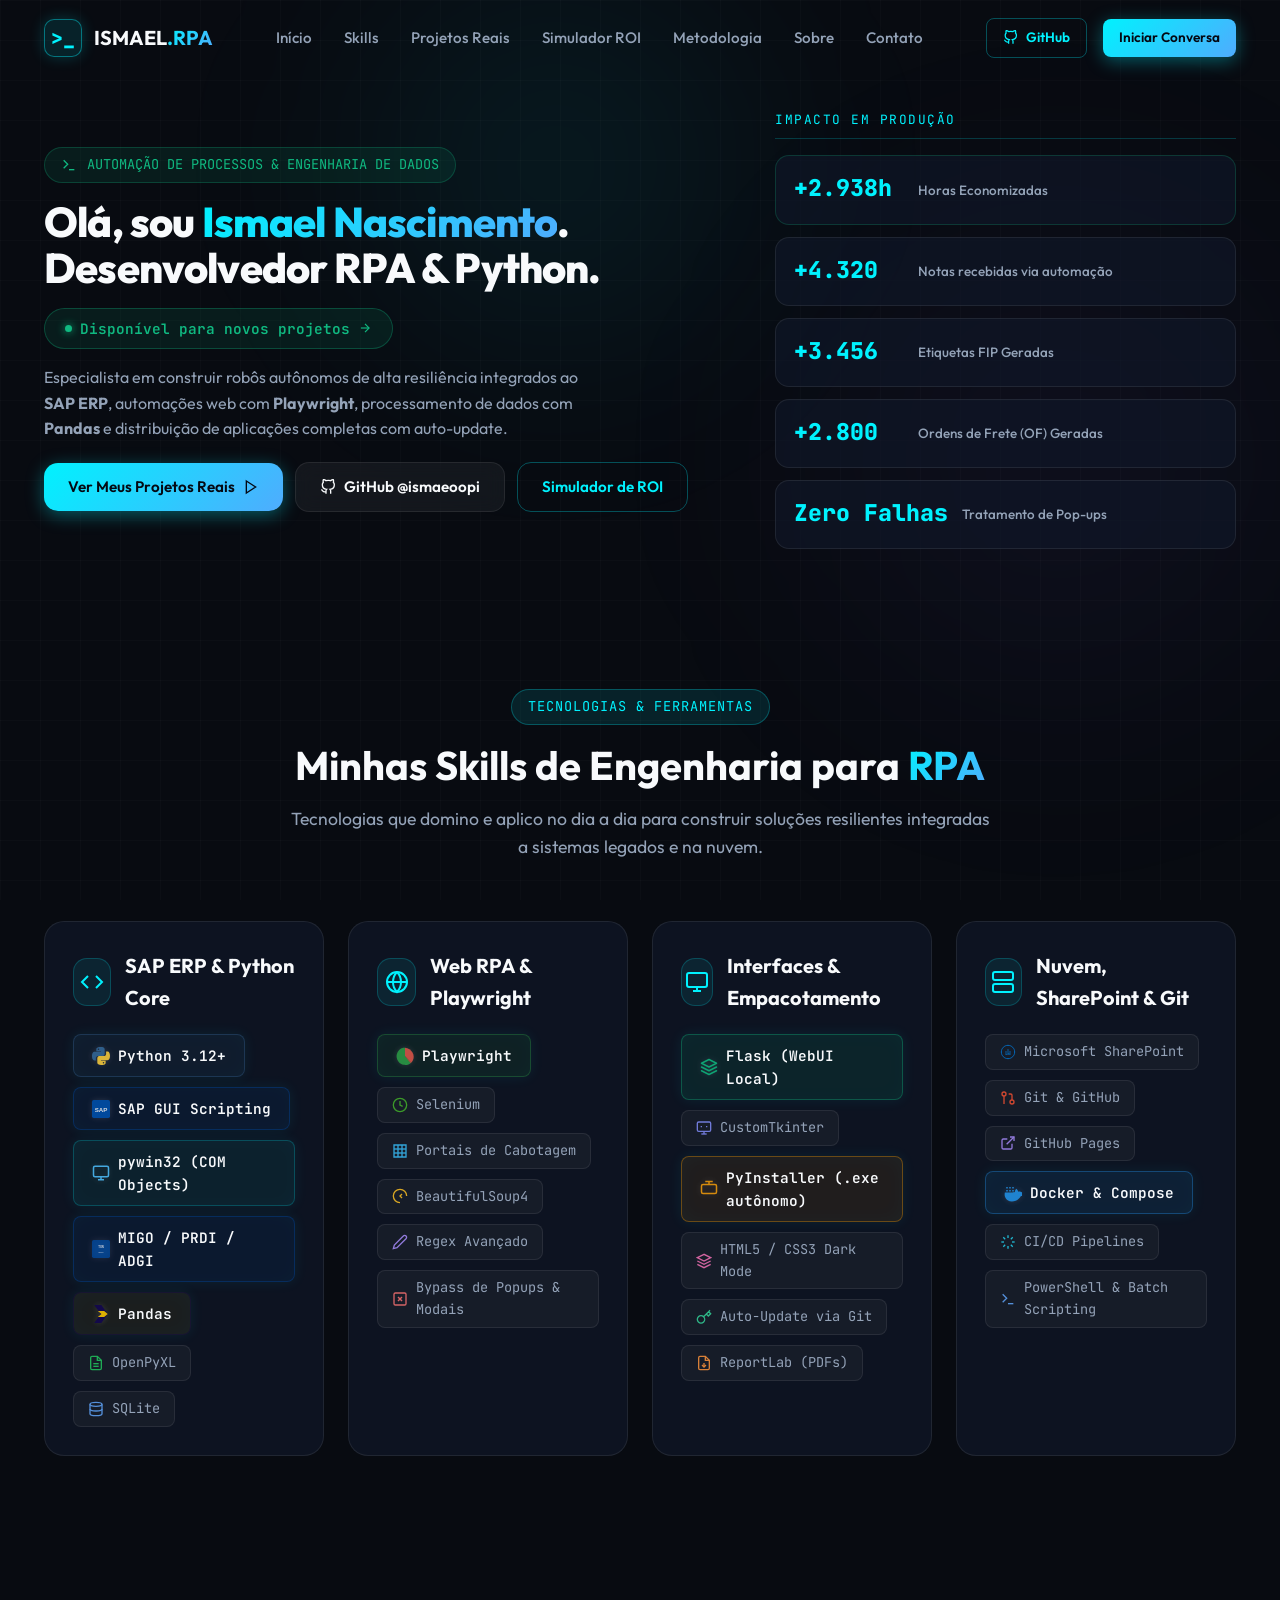
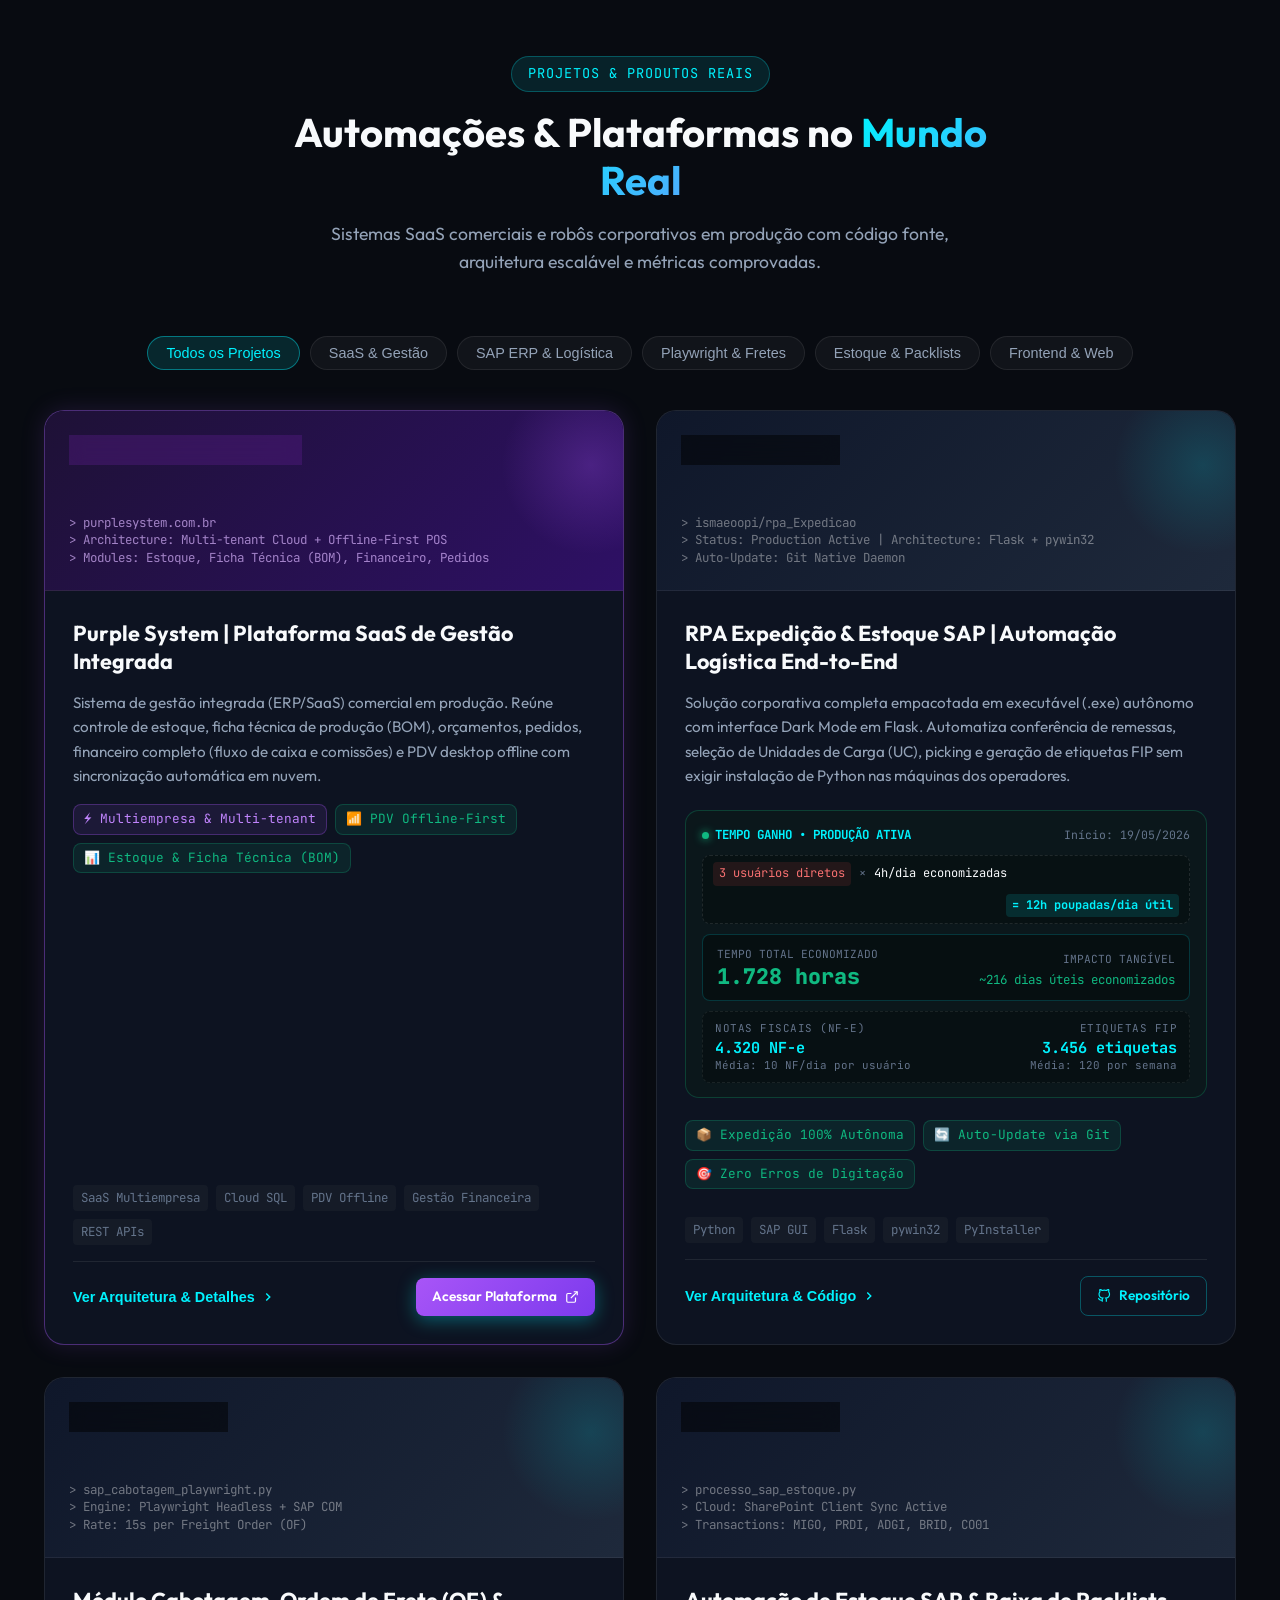
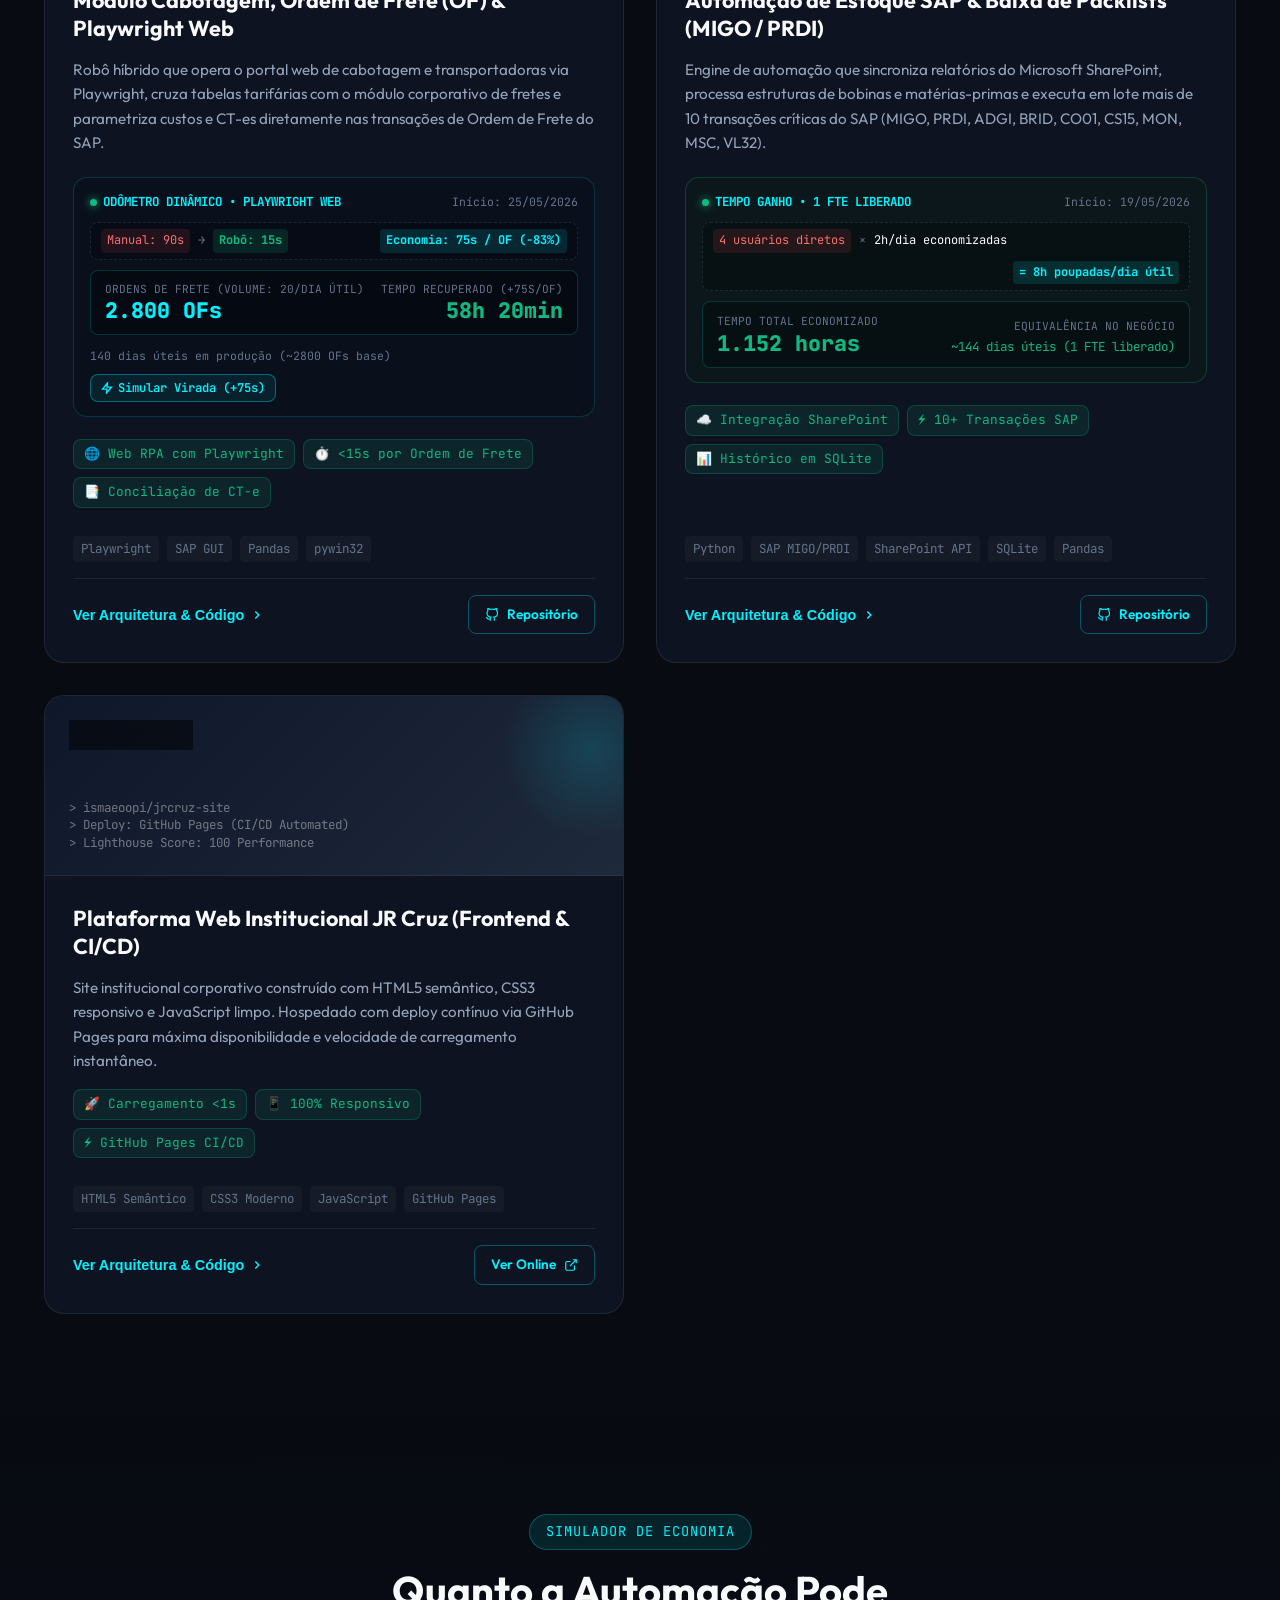
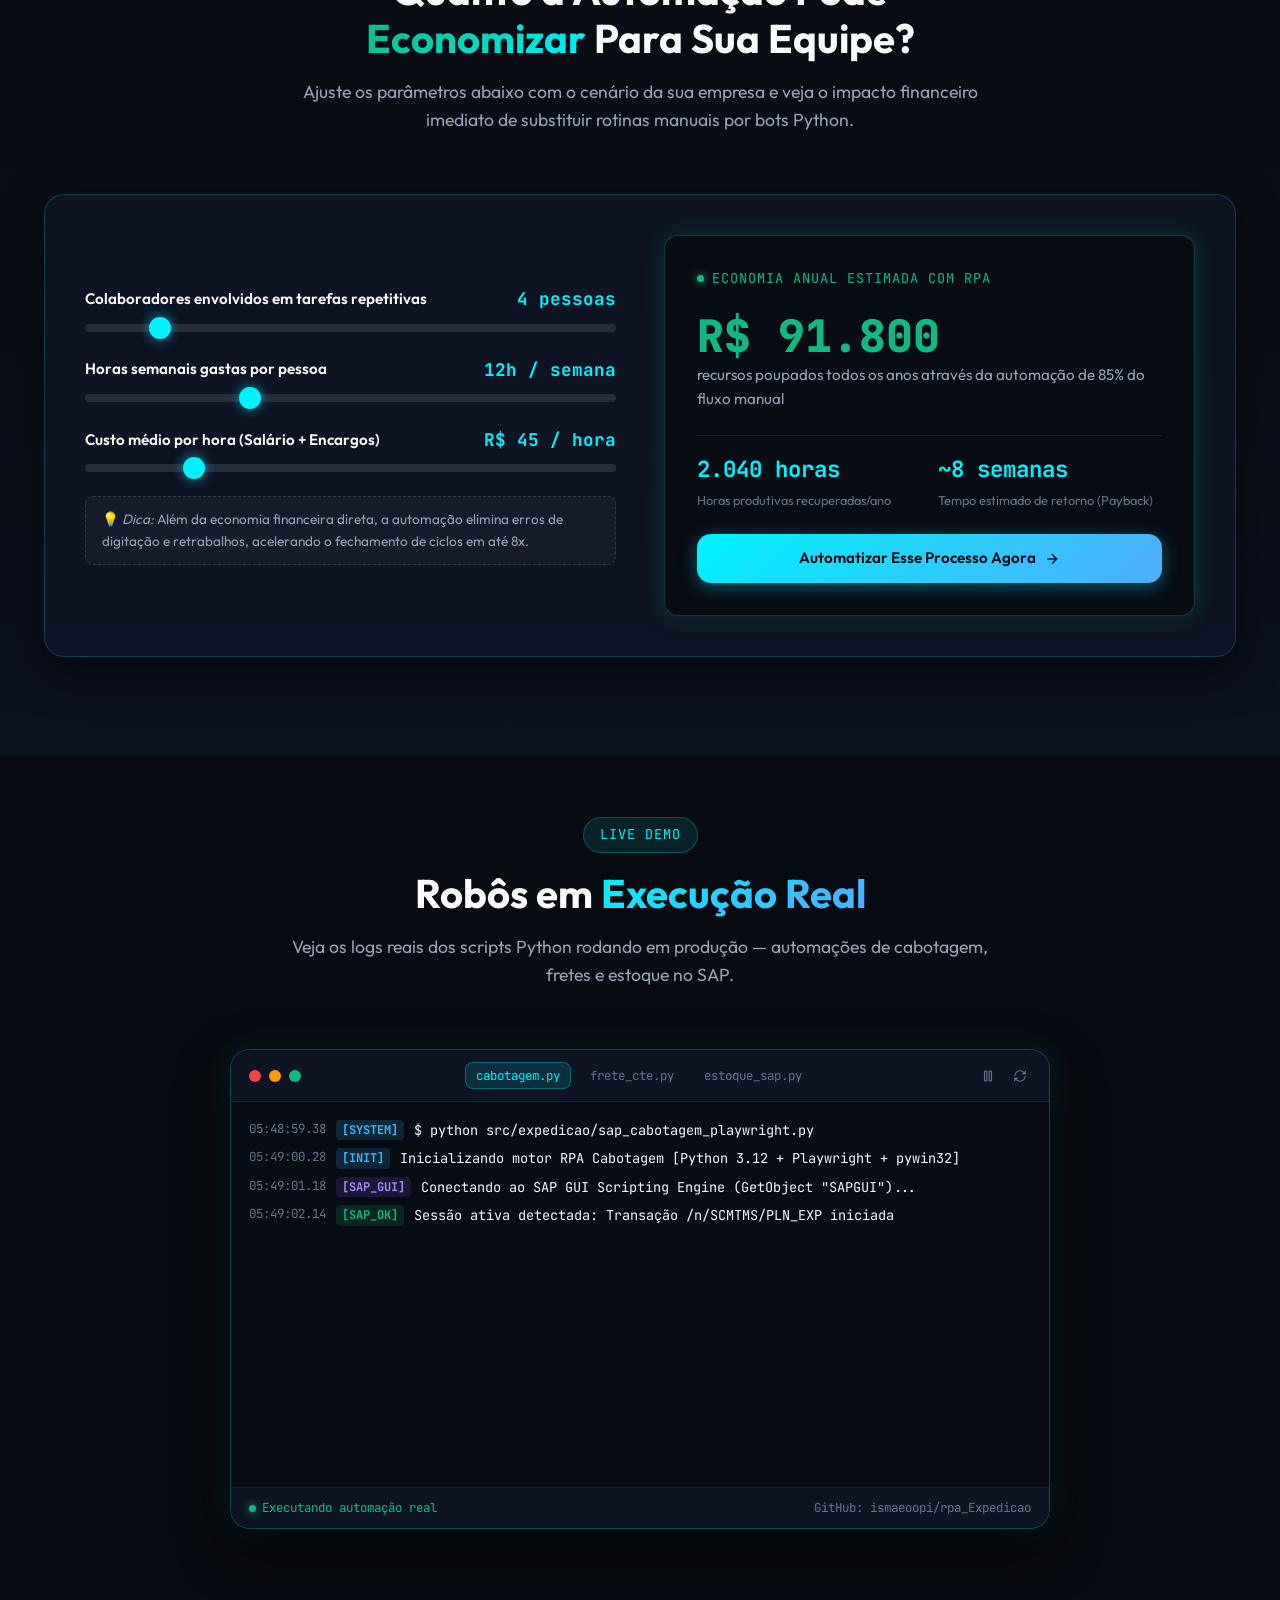
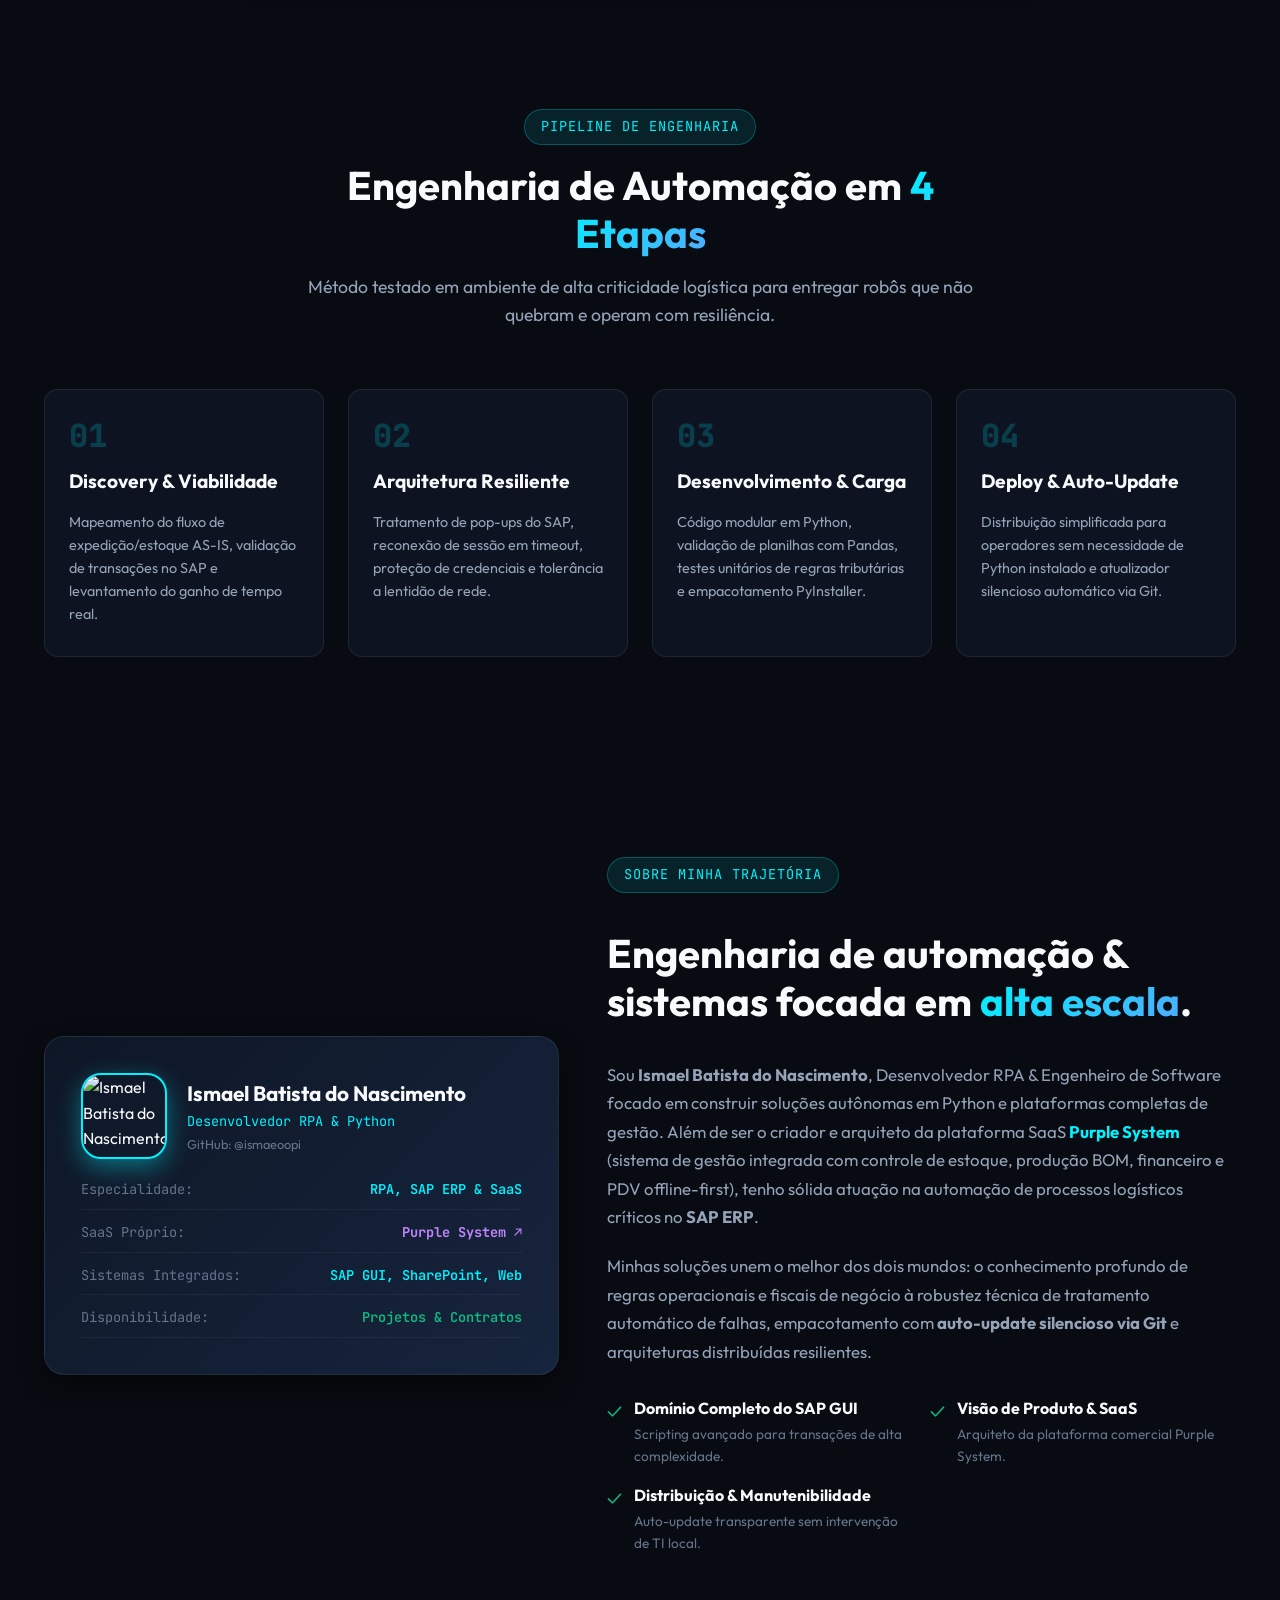
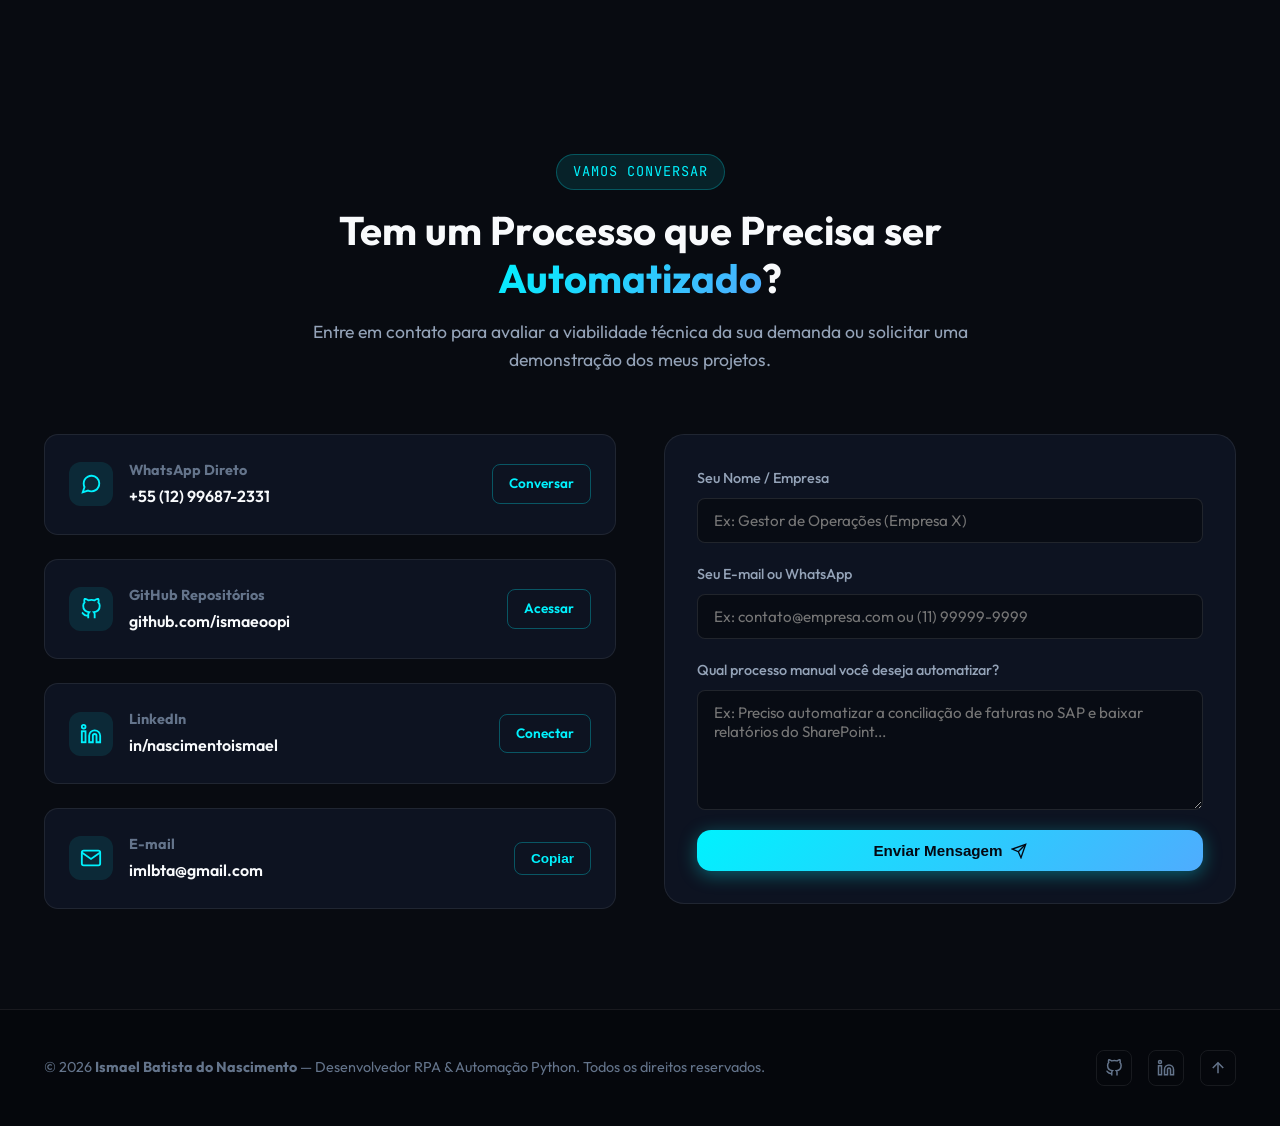
==== commit 282725fe: "feat: simplifica e padroniza titulos e metricas do painel hero" ====
--- a/index.html
+++ b/index.html
@@ -111,51 +111,36 @@
       <div class="hero-metrics-col">
         <div class="hero-metrics-col-title">Impacto em Produção</div>
         
-        <!-- Card 1: Horas Economizadas (Soma de todos os projetos em tempo real) -->
+        <!-- Card 1: Horas Economizadas -->
         <div class="hero-metric-item hero-metric-live">
           <div class="metric-number text-emerald-glow" id="hero-stat-hours-wrap">
-            <span id="hero-stat-hours">+1.856h</span><span id="hero-stat-hours-live" class="hero-hours-live-tag">0m 00s</span>
-          </div>
-          <div class="metric-label">
-            <span>Horas Operacionais Economizadas</span>
-            <span class="hero-metric-sublabel">Soma de todos os projetos &bull; Ticker ativo</span>
-          </div>
-        </div>
-
-        <!-- Card 2: Quantidade de Notas Fiscais Recebidas (substitui 100% Precisão) -->
+            <span id="hero-stat-hours">+1.856h</span>
+          </div>
+          <div class="metric-label">Horas Economizadas</div>
+        </div>
+
+        <!-- Card 2: Notas recebidas via automação -->
         <div class="hero-metric-item">
           <div class="metric-number text-cyan-glow" id="hero-stat-nfs">+2.730</div>
-          <div class="metric-label">
-            <span>Notas Fiscais (NF-e) Recebidas</span>
-            <span class="hero-metric-sublabel">Desde o deploy &bull; 10 NF/dia por usuário</span>
-          </div>
-        </div>
-
-        <!-- Card 3: Quantidade de Etiquetas Geradas (substitui +10 Módulos) -->
+          <div class="metric-label">Notas recebidas via automação</div>
+        </div>
+
+        <!-- Card 3: Etiquetas FIP Geradas -->
         <div class="hero-metric-item">
           <div class="metric-number text-cyan-glow" id="hero-stat-labels">+2.184</div>
-          <div class="metric-label">
-            <span>Etiquetas FIP Geradas</span>
-            <span class="hero-metric-sublabel">Média de 120 etiquetas/semana</span>
-          </div>
-        </div>
-
-        <!-- Card 4: Quantidade de Ordens de Frete (OF) Geradas (novo card adicionado) -->
+          <div class="metric-label">Etiquetas FIP Geradas</div>
+        </div>
+
+        <!-- Card 4: Ordens de Frete (OF) Geradas -->
         <div class="hero-metric-item">
           <div class="metric-number text-cyan-glow" id="hero-stat-ofs">+1.740</div>
-          <div class="metric-label">
-            <span>Ordens de Frete (OF) Geradas</span>
-            <span class="hero-metric-sublabel">Via Playwright Web &bull; 20 OF/dia útil</span>
-          </div>
-        </div>
-
-        <!-- Card 5: Confiabilidade Operacional -->
+          <div class="metric-label">Ordens de Frete (OF) Geradas</div>
+        </div>
+
+        <!-- Card 5: Tratamento de Pop-ups -->
         <div class="hero-metric-item">
           <div class="metric-number">Zero Falhas</div>
-          <div class="metric-label">
-            <span>Tratamento Resiliente de Pop-ups</span>
-            <span class="hero-metric-sublabel">Resiliência nativa em telas SAP</span>
-          </div>
+          <div class="metric-label">Tratamento de Pop-ups</div>
         </div>
       </div>
     </div>
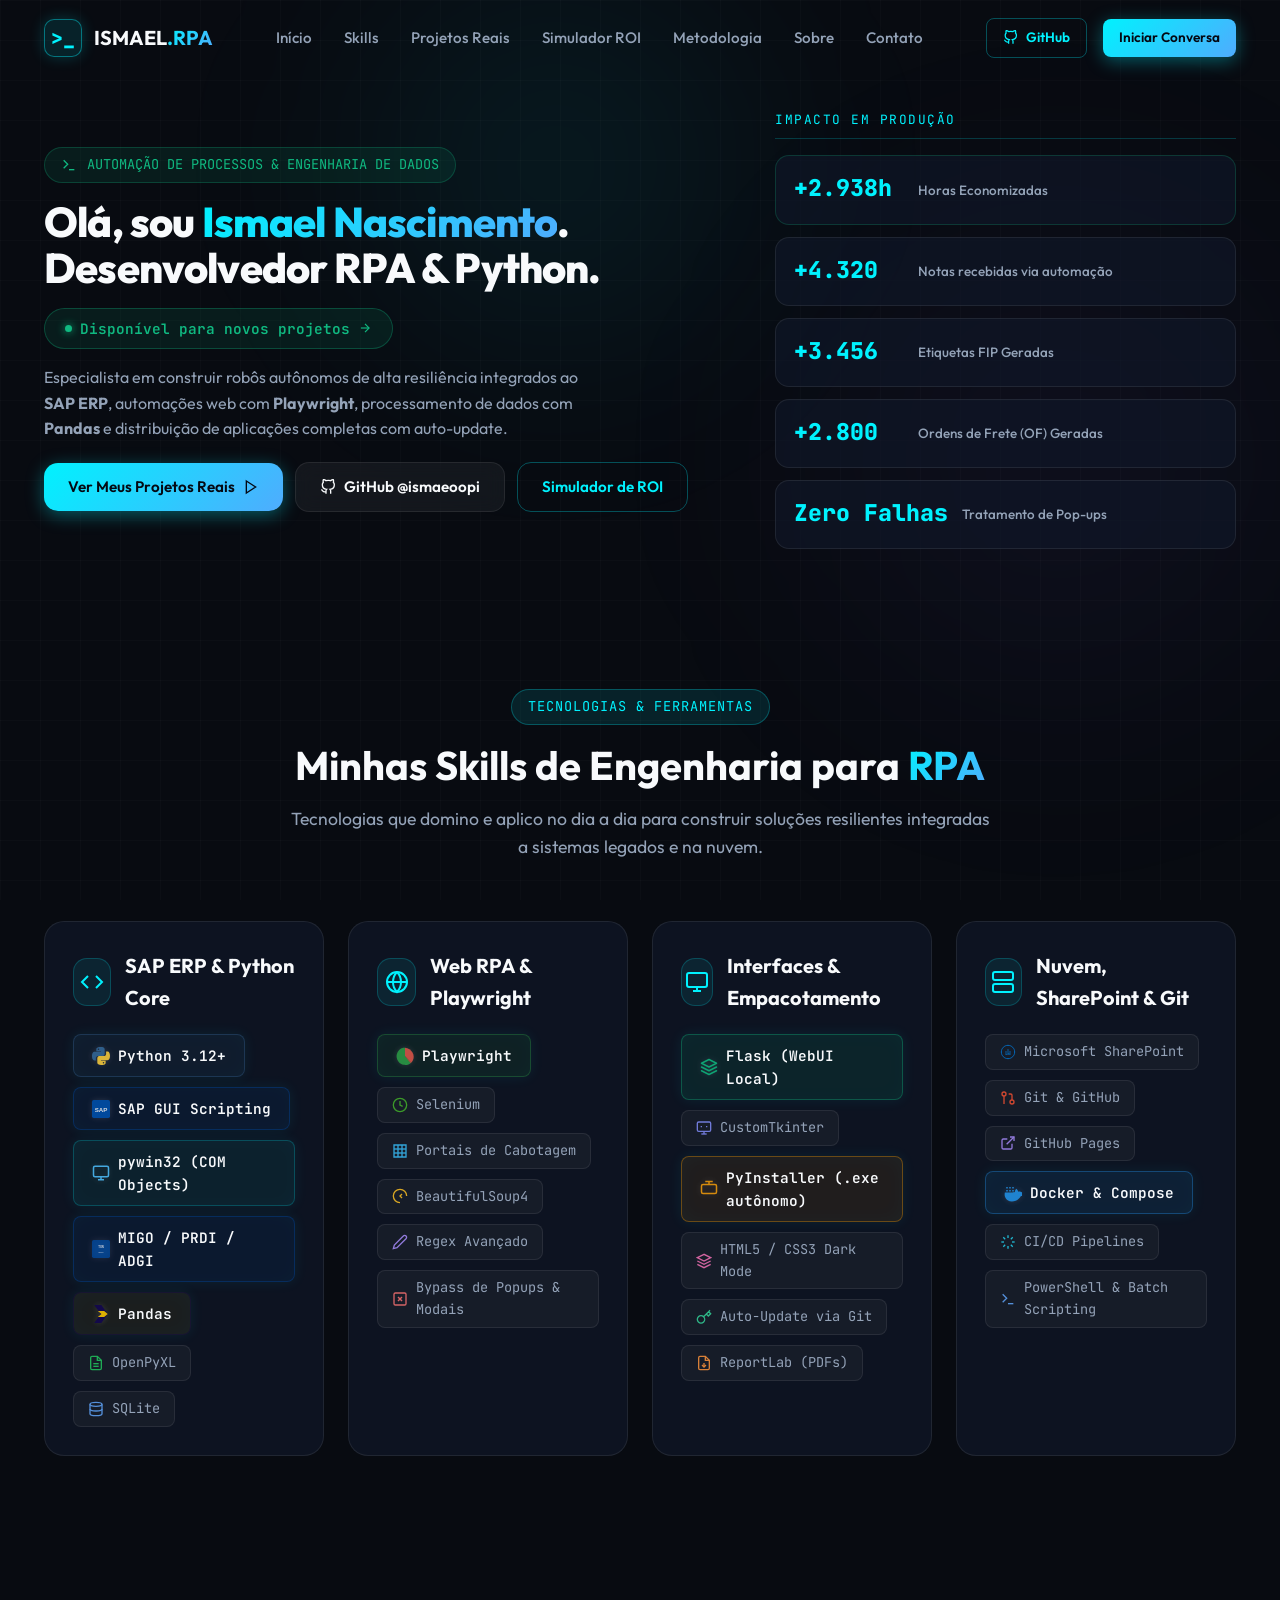
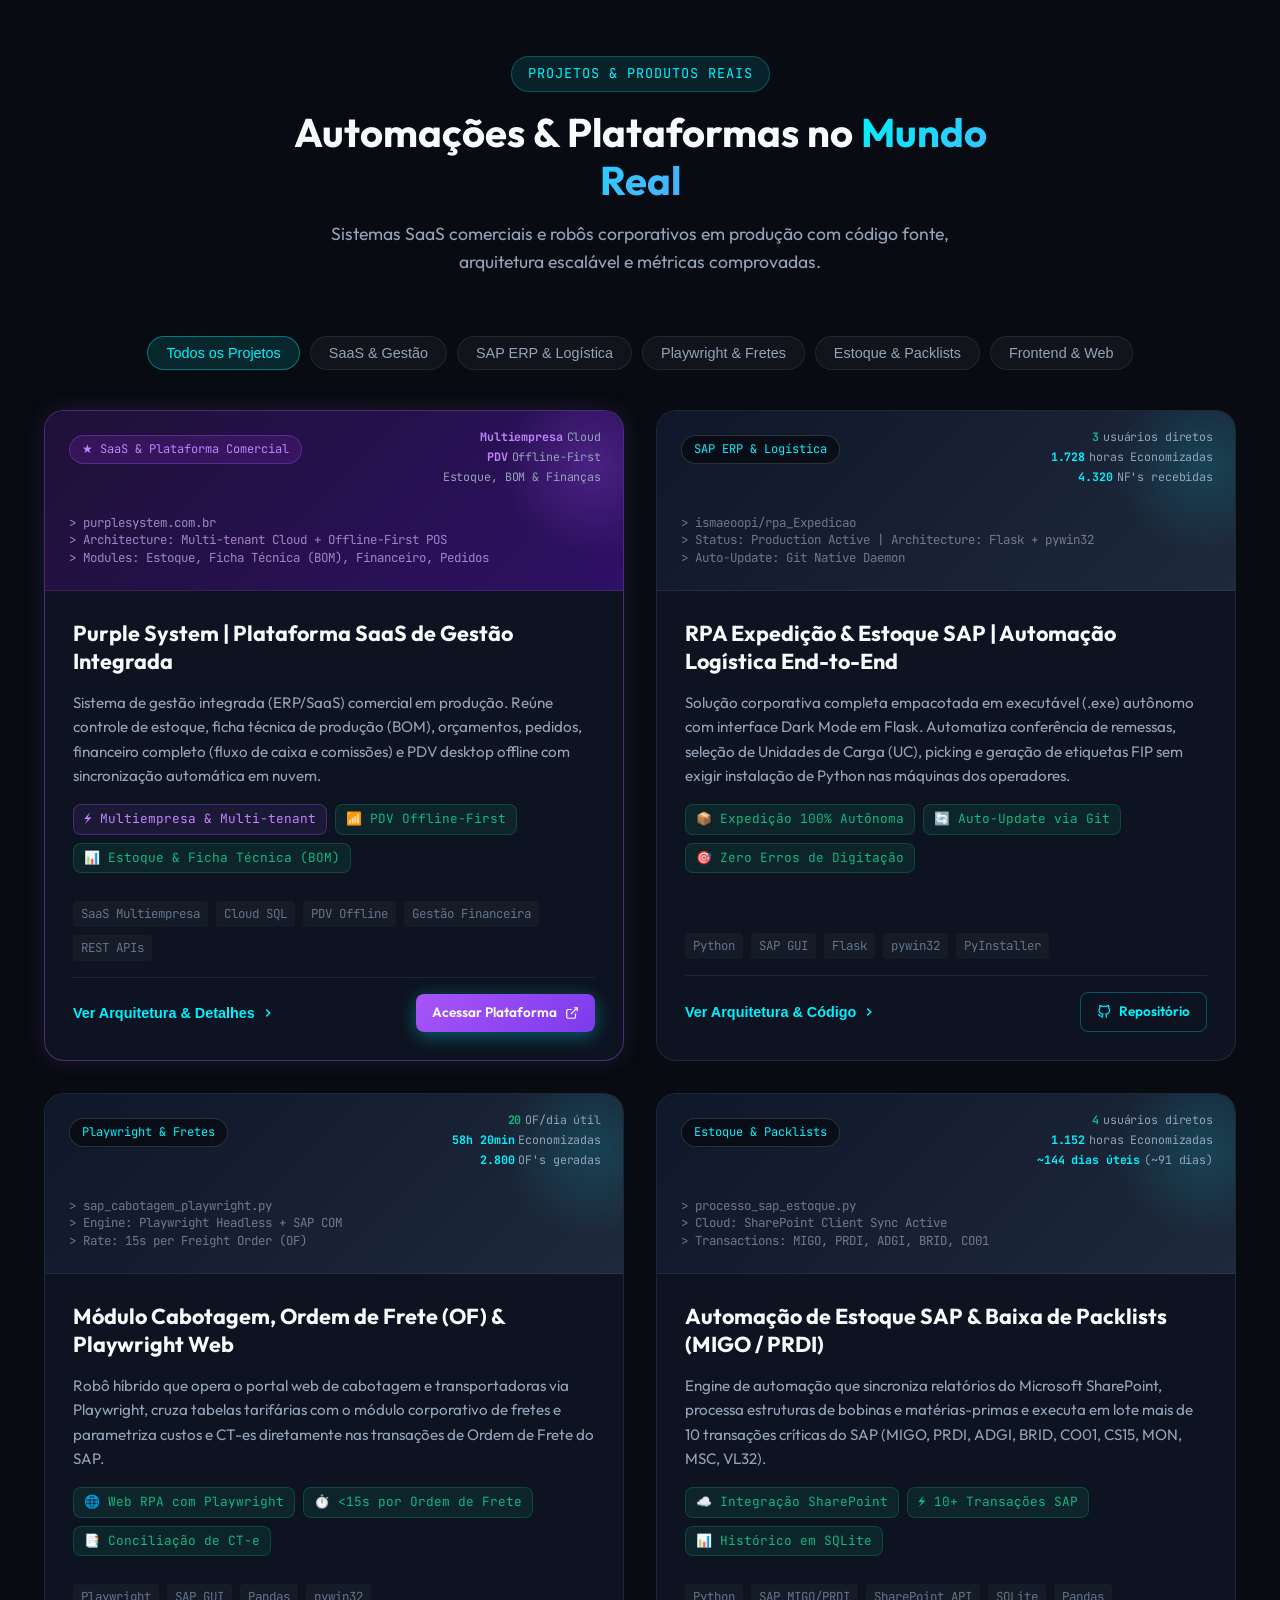
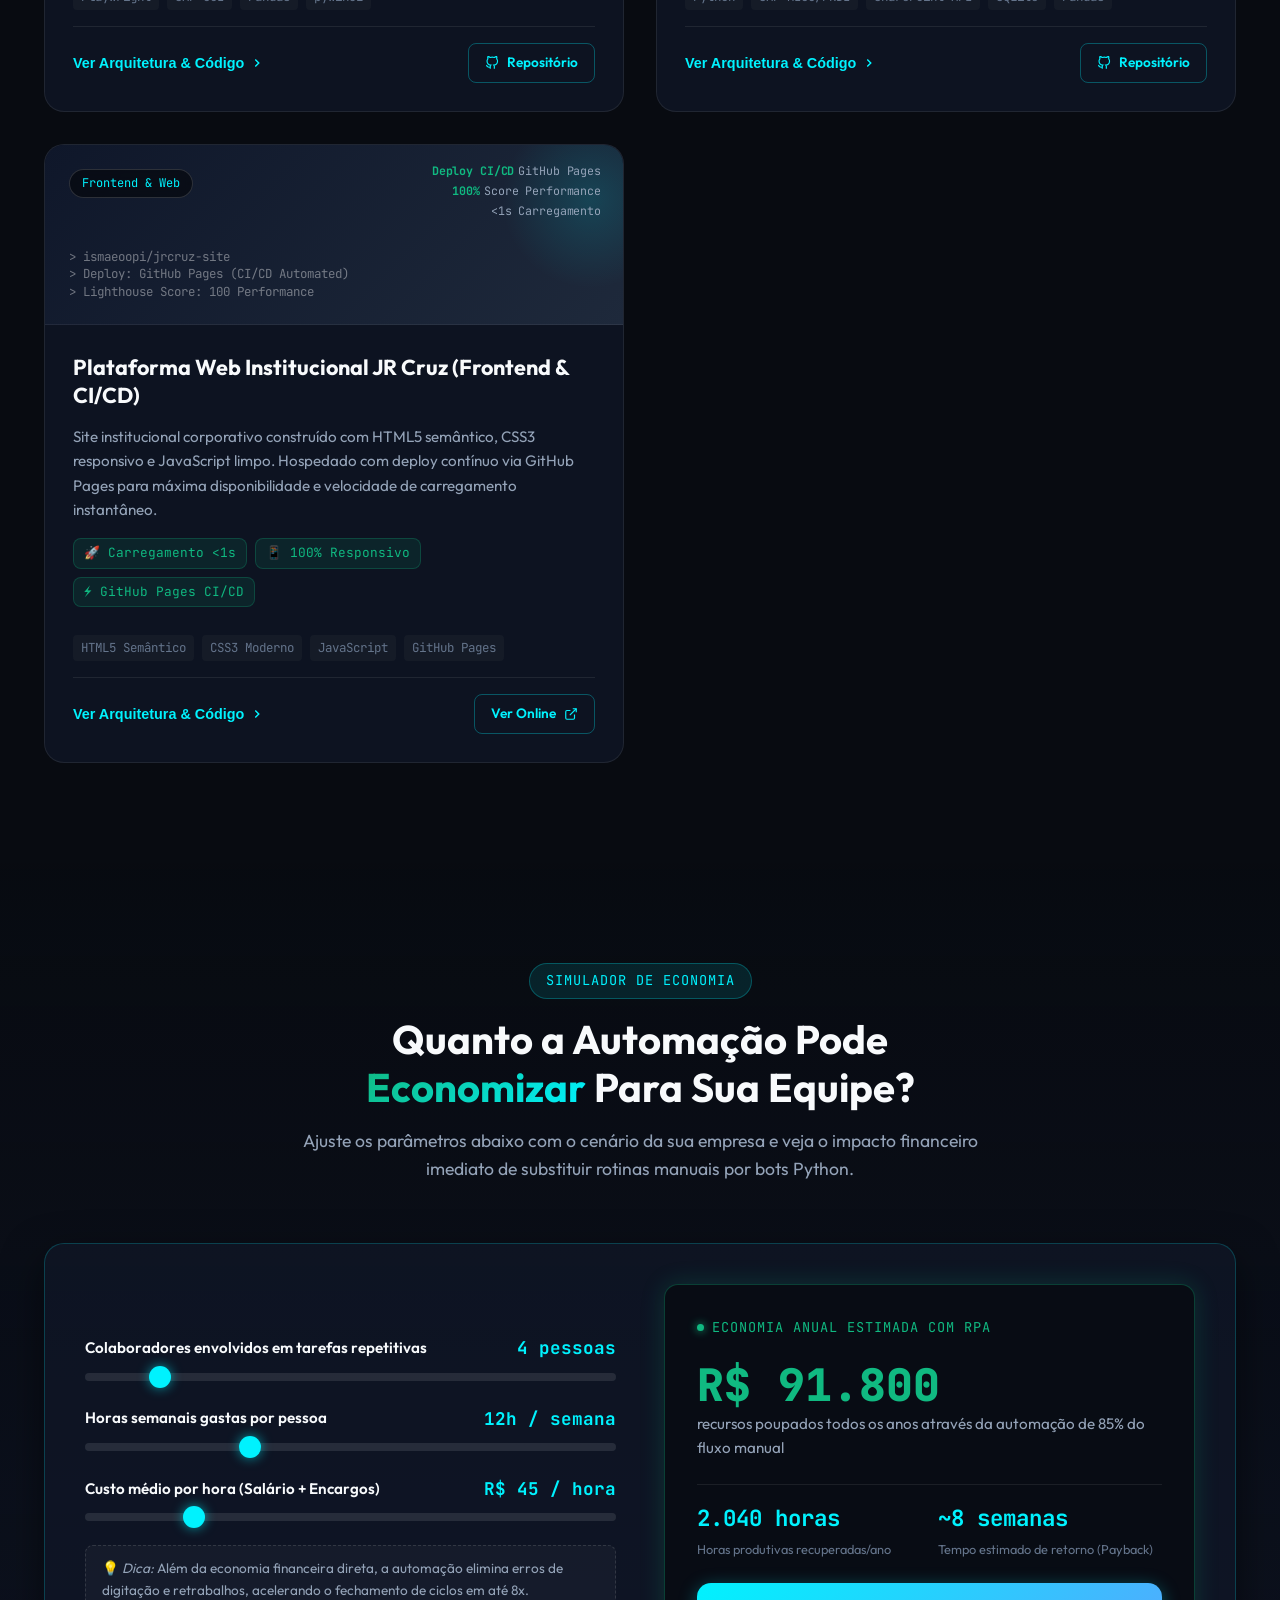
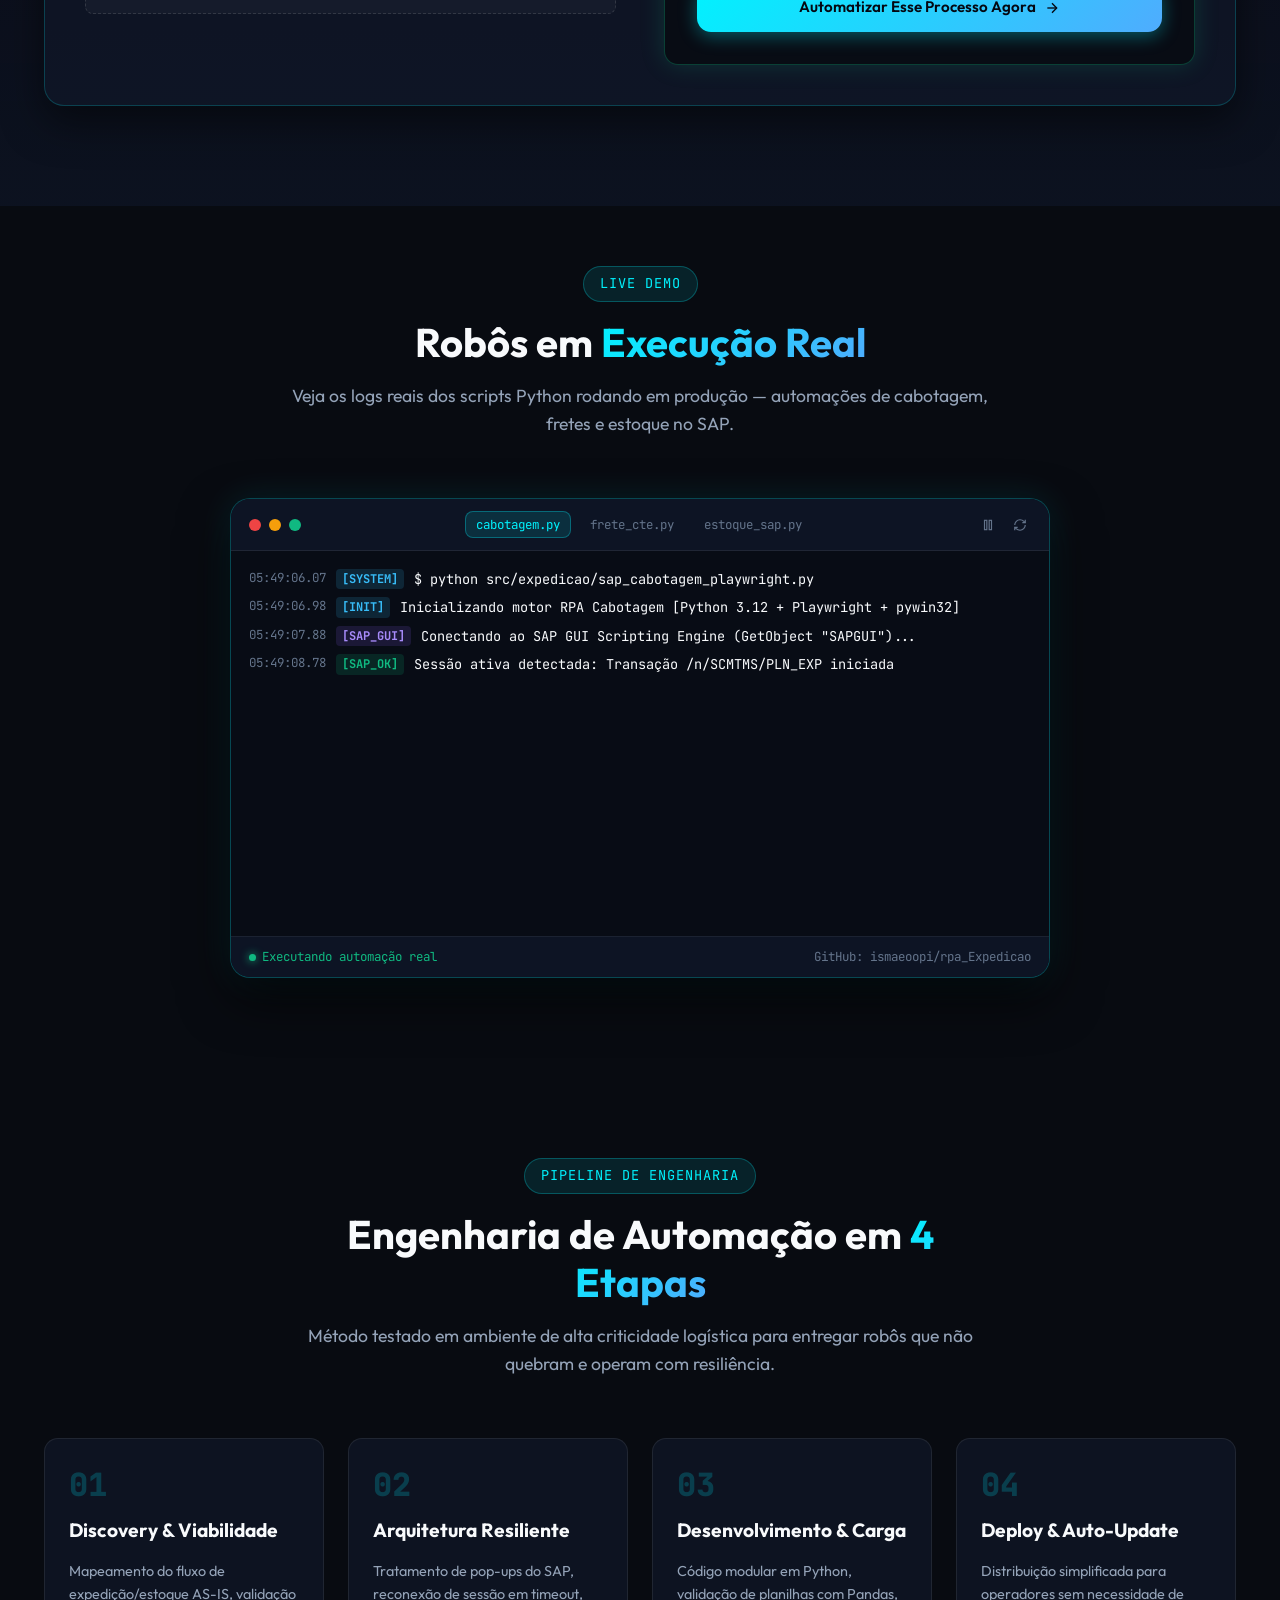
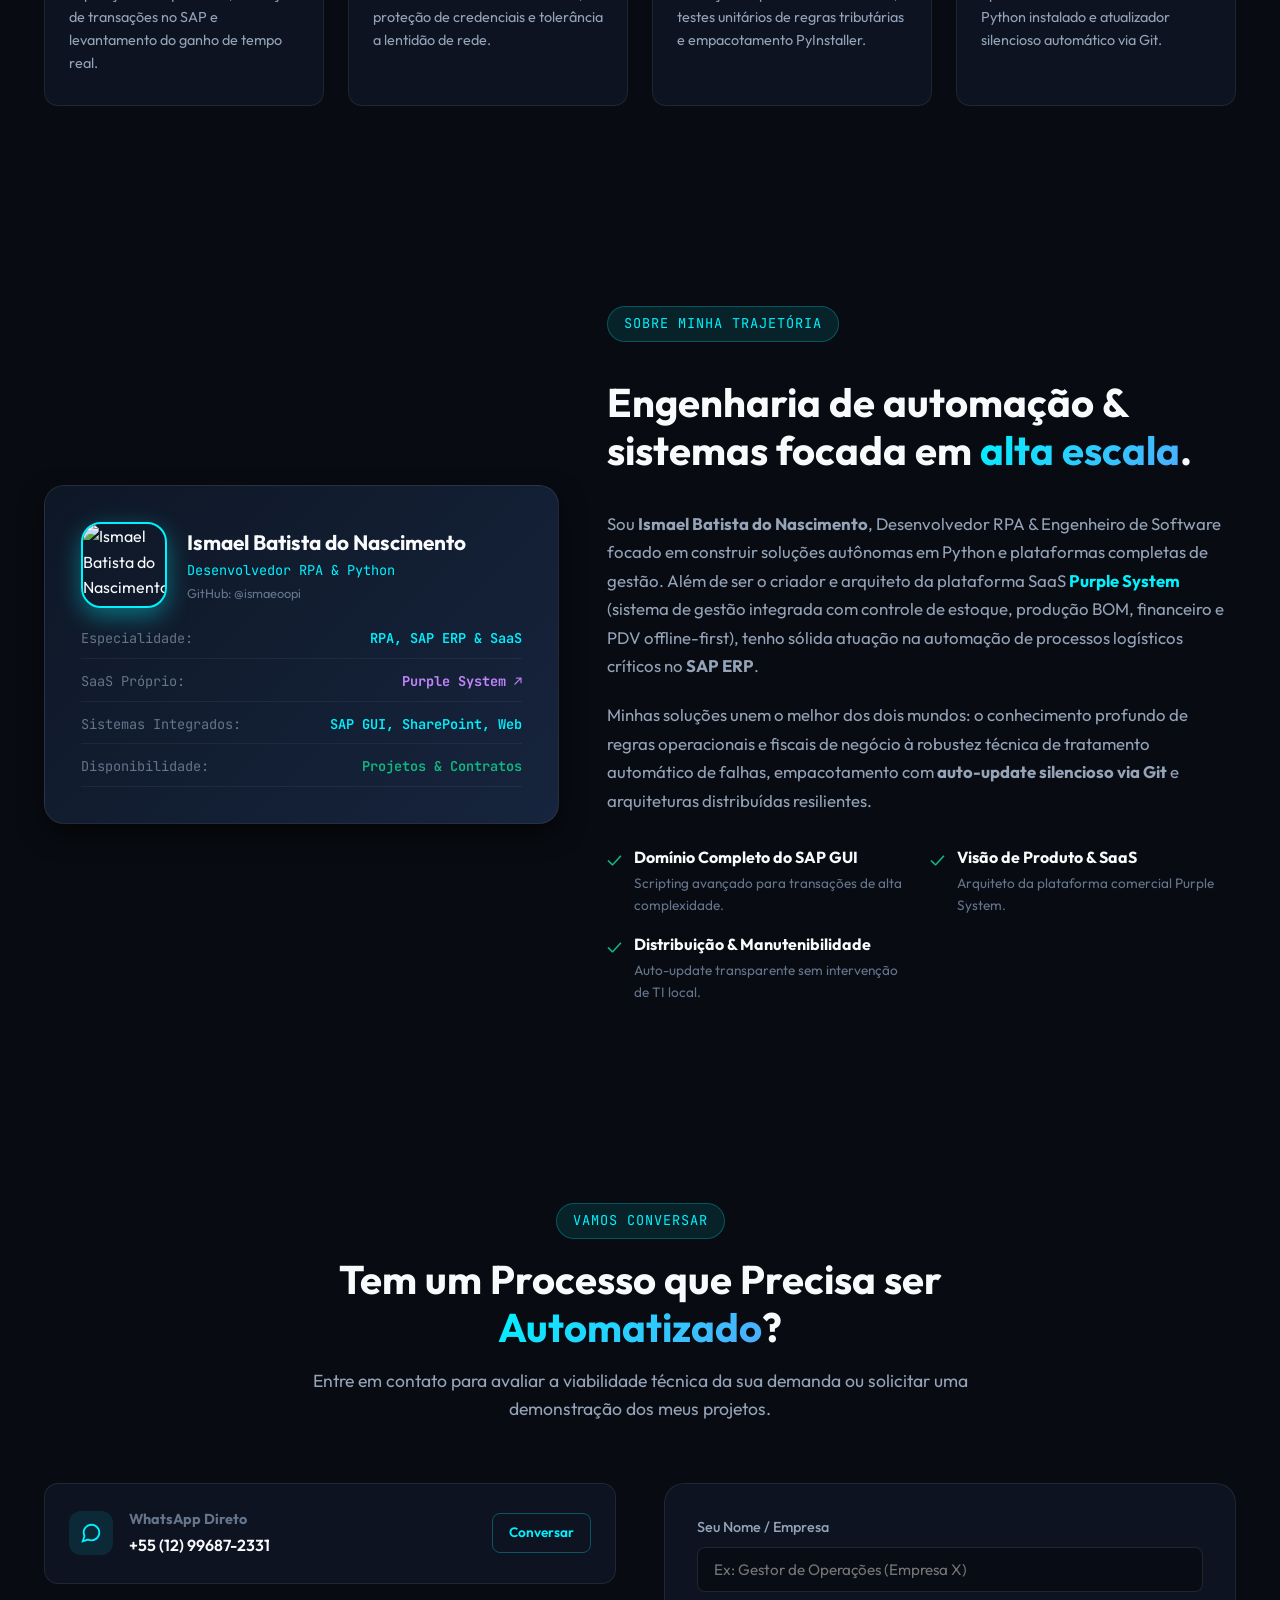
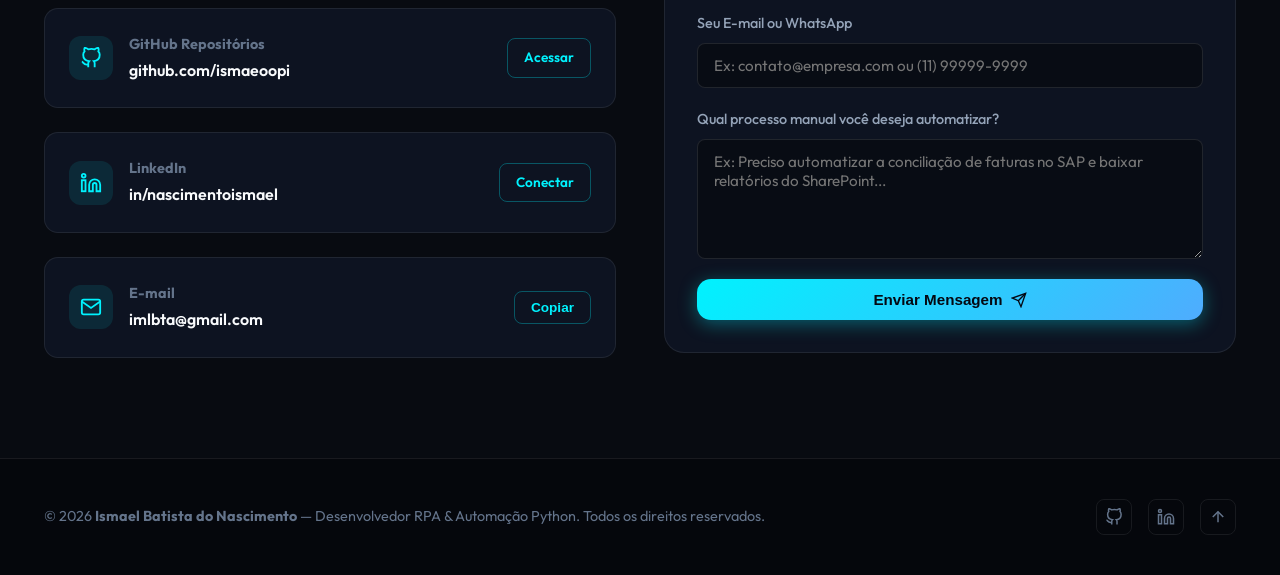
==== commit 1ba152f0: "refactor: migra metricas de telemetria para o banner superior do card de projeto" ====
--- a/index.html
+++ b/index.html
@@ -337,6 +337,11 @@
             <div class="project-category-badge" style="color: #c084fc; border-color: rgba(168, 85, 247, 0.3); background: rgba(88, 28, 135, 0.4);">
               ★ SaaS & Plataforma Comercial
             </div>
+            <div class="project-banner-metrics">
+              <span class="banner-metric-item"><span class="metric-purple">Multiempresa</span> Cloud</span>
+              <span class="banner-metric-item"><span class="metric-purple">PDV</span> Offline-First</span>
+              <span class="banner-metric-item">Estoque, BOM &amp; Finanças</span>
+            </div>
             <div class="project-banner-code" style="color: rgba(216, 180, 254, 0.7);">
               &gt; purplesystem.com.br<br>
               &gt; Architecture: Multi-tenant Cloud + Offline-First POS<br>
@@ -378,6 +383,11 @@
           <div class="project-banner">
             <div class="project-banner-decor"></div>
             <div class="project-category-badge">SAP ERP & Logística</div>
+            <div class="project-banner-metrics">
+              <span class="banner-metric-item"><span class="metric-highlight">3</span> usuários diretos</span>
+              <span class="banner-metric-item"><span id="card-exp-hours">1.092</span> horas Economizadas</span>
+              <span class="banner-metric-item"><span id="card-exp-nfs">2.730</span> NF's recebidas</span>
+            </div>
             <div class="project-banner-code">
               &gt; ismaeoopi/rpa_Expedicao<br>
               &gt; Status: Production Active | Architecture: Flask + pywin32<br>
@@ -389,45 +399,6 @@
             <p class="project-desc">
               Solução corporativa completa empacotada em executável (.exe) autônomo com interface Dark Mode em Flask. Automatiza conferência de remessas, seleção de Unidades de Carga (UC), picking e geração de etiquetas FIP sem exigir instalação de Python nas máquinas dos operadores.
             </p>
-
-            <!-- Widget de Telemetria: Expedição SAP -->
-            <div class="project-telemetry-box telemetry-box-emerald">
-              <div class="project-telemetry-header">
-                <span class="project-telemetry-title">
-                  <span class="pulse-dot"></span>
-                  <span>TEMPO GANHO &bull; PRODUÇÃO ATIVA</span>
-                </span>
-                <span class="project-telemetry-date">Início: 19/05/2026</span>
-              </div>
-              <div class="telemetry-comparison-rule">
-                <span class="telemetry-pill-manual">3 usuários diretos</span>
-                <span class="telemetry-arrow">&times;</span>
-                <span>4h/dia economizadas</span>
-                <span class="telemetry-pill-saved">= 12h poupadas/dia útil</span>
-              </div>
-              <div class="telemetry-odometer-row">
-                <div class="telemetry-odometer-stat">
-                  <span class="telemetry-odometer-label">Tempo Total Economizado</span>
-                  <span class="telemetry-odometer-value" id="card-exp-hours">1.092 horas</span>
-                </div>
-                <div style="text-align: right;">
-                  <span class="telemetry-odometer-label">Impacto Tangível</span>
-                  <div style="font-size: 0.78rem; font-family: var(--font-mono); color: var(--accent-emerald);" id="card-exp-days">~137 dias úteis recuperados</div>
-                </div>
-              </div>
-              <div class="telemetry-sub-metrics-row">
-                <div class="telemetry-sub-metric">
-                  <span class="telemetry-sub-label">Notas Fiscais (NF-e)</span>
-                  <span class="telemetry-sub-value" id="card-exp-nfs">2.730 NF-e</span>
-                  <span class="telemetry-sub-desc">Média: 10 NF/dia por usuário</span>
-                </div>
-                <div class="telemetry-sub-metric" style="text-align: right;">
-                  <span class="telemetry-sub-label">Etiquetas FIP</span>
-                  <span class="telemetry-sub-value" id="card-exp-labels">2.184 etiquetas</span>
-                  <span class="telemetry-sub-desc">Média: 120 por semana</span>
-                </div>
-              </div>
-            </div>
 
             <div class="project-metrics-badge-wrap">
               <span class="project-metric-pill">📦 Expedição 100% Autônoma</span>
@@ -459,6 +430,11 @@
           <div class="project-banner">
             <div class="project-banner-decor"></div>
             <div class="project-category-badge">Playwright & Fretes</div>
+            <div class="project-banner-metrics" id="cabotagem-odometer-anchor">
+              <span class="banner-metric-item"><span class="metric-highlight">20</span> OF/dia útil</span>
+              <span class="banner-metric-item"><span id="card-cabot-hours">35h 50min</span> Economizadas</span>
+              <span class="banner-metric-item"><span id="card-cabot-ofs">1.720</span> OF's geradas</span>
+            </div>
             <div class="project-banner-code">
               &gt; sap_cabotagem_playwright.py<br>
               &gt; Engine: Playwright Headless + SAP COM<br>
@@ -470,42 +446,6 @@
             <p class="project-desc">
               Robô híbrido que opera o portal web de cabotagem e transportadoras via Playwright, cruza tabelas tarifárias com o módulo corporativo de fretes e parametriza custos e CT-es diretamente nas transações de Ordem de Frete do SAP.
             </p>
-
-            <!-- Widget de Telemetria: Cabotagem & Playwright -->
-            <div class="project-telemetry-box cabotagem-odometer-wrapper" id="cabotagem-odometer-anchor">
-              <div class="project-telemetry-header">
-                <span class="project-telemetry-title">
-                  <span class="pulse-dot"></span>
-                  <span>ODÔMETRO DINÂMICO &bull; PLAYWRIGHT WEB</span>
-                </span>
-                <span class="project-telemetry-date">Início: 25/05/2026</span>
-              </div>
-              <div class="telemetry-comparison-rule">
-                <span class="telemetry-pill-manual">Manual: 90s</span>
-                <span class="telemetry-arrow">&rarr;</span>
-                <span class="telemetry-pill-auto">Robô: 15s</span>
-                <span class="telemetry-pill-saved">Economia: 75s / OF (-83%)</span>
-              </div>
-              <div class="telemetry-odometer-row" id="card-cabot-display">
-                <div class="telemetry-odometer-stat">
-                  <span class="telemetry-odometer-label">Ordens de Frete (Volume: 20/dia útil)</span>
-                  <span class="telemetry-odometer-value cyan-val" id="card-cabot-ofs">1.720 OFs</span>
-                </div>
-                <div class="telemetry-odometer-stat" style="text-align: right;">
-                  <span class="telemetry-odometer-label">Tempo Recuperado (+75s/OF)</span>
-                  <span class="telemetry-odometer-value" id="card-cabot-hours">35h 50min</span>
-                </div>
-              </div>
-              <div style="display: flex; align-items: center; justify-content: space-between; flex-wrap: wrap; gap: 8px; margin-top: 2px;">
-                <span style="font-size: 0.72rem; color: var(--text-muted); font-family: var(--font-mono);" id="card-cabot-desc">
-                  Média de 1 OF por hora comercial &bull; Virada de ciclo ativa
-                </span>
-                <button type="button" class="btn-simulate-of" id="btn-simulate-of" title="Clique para testar o incremento do odômetro">
-                  <svg width="12" height="12" viewBox="0 0 24 24" fill="none" stroke="currentColor" stroke-width="2.5"><polygon points="13 2 3 14 12 14 11 22 21 10 12 10 13 2"></polygon></svg>
-                  <span>Simular Virada (+75s)</span>
-                </button>
-              </div>
-            </div>
 
             <div class="project-metrics-badge-wrap">
               <span class="project-metric-pill">🌐 Web RPA com Playwright</span>
@@ -536,6 +476,11 @@
           <div class="project-banner">
             <div class="project-banner-decor"></div>
             <div class="project-category-badge">Estoque & Packlists</div>
+            <div class="project-banner-metrics">
+              <span class="banner-metric-item"><span class="metric-highlight">4</span> usuários diretos</span>
+              <span class="banner-metric-item"><span id="card-est-hours">728</span> horas Economizadas</span>
+              <span class="banner-metric-item"><span id="card-est-days">1 FTE liberado</span> (~91 dias)</span>
+            </div>
             <div class="project-banner-code">
               &gt; processo_sap_estoque.py<br>
               &gt; Cloud: SharePoint Client Sync Active<br>
@@ -547,33 +492,6 @@
             <p class="project-desc">
               Engine de automação que sincroniza relatórios do Microsoft SharePoint, processa estruturas de bobinas e matérias-primas e executa em lote mais de 10 transações críticas do SAP (MIGO, PRDI, ADGI, BRID, CO01, CS15, MON, MSC, VL32).
             </p>
-
-            <!-- Widget de Telemetria: Estoque SAP -->
-            <div class="project-telemetry-box telemetry-box-emerald">
-              <div class="project-telemetry-header">
-                <span class="project-telemetry-title">
-                  <span class="pulse-dot"></span>
-                  <span>TEMPO GANHO &bull; 1 FTE LIBERADO</span>
-                </span>
-                <span class="project-telemetry-date">Início: 19/05/2026</span>
-              </div>
-              <div class="telemetry-comparison-rule">
-                <span class="telemetry-pill-manual">4 usuários diretos</span>
-                <span class="telemetry-arrow">&times;</span>
-                <span>2h/dia economizadas</span>
-                <span class="telemetry-pill-saved">= 8h poupadas/dia útil</span>
-              </div>
-              <div class="telemetry-odometer-row">
-                <div class="telemetry-odometer-stat">
-                  <span class="telemetry-odometer-label">Tempo Total Economizado</span>
-                  <span class="telemetry-odometer-value" id="card-est-hours">728 horas</span>
-                </div>
-                <div style="text-align: right;">
-                  <span class="telemetry-odometer-label">Equivalência no Negócio</span>
-                  <div style="font-size: 0.78rem; font-family: var(--font-mono); color: var(--accent-emerald);" id="card-est-days">~91 dias úteis (1 colaborador full-time)</div>
-                </div>
-              </div>
-            </div>
 
             <div class="project-metrics-badge-wrap">
               <span class="project-metric-pill">☁️ Integração SharePoint</span>
@@ -605,6 +523,11 @@
           <div class="project-banner">
             <div class="project-banner-decor"></div>
             <div class="project-category-badge">Frontend & Web</div>
+            <div class="project-banner-metrics">
+              <span class="banner-metric-item"><span class="metric-highlight">Deploy CI/CD</span> GitHub Pages</span>
+              <span class="banner-metric-item"><span class="metric-highlight">100%</span> Score Performance</span>
+              <span class="banner-metric-item">&lt;1s Carregamento</span>
+            </div>
             <div class="project-banner-code">
               &gt; ismaeoopi/jrcruz-site<br>
               &gt; Deploy: GitHub Pages (CI/CD Automated)<br>
--- a/css/style.css
+++ b/css/style.css
@@ -1104,6 +1104,48 @@
   font-size: 0.78rem;
   color: rgba(255, 255, 255, 0.4);
   line-height: 1.4;
+  position: relative;
+  z-index: 1;
+}
+
+/* Métricas compactas no topo do Banner */
+.project-banner-metrics {
+  position: absolute;
+  top: 18px;
+  right: 22px;
+  display: flex;
+  flex-direction: column;
+  align-items: flex-end;
+  gap: 3px;
+  text-align: right;
+  z-index: 2;
+  font-family: var(--font-mono);
+  font-size: 0.73rem;
+  line-height: 1.45;
+  color: var(--text-secondary);
+}
+
+.banner-metric-item {
+  display: inline-flex;
+  align-items: center;
+  gap: 4px;
+  white-space: nowrap;
+  letter-spacing: -0.01em;
+}
+
+.banner-metric-item span[id] {
+  color: var(--accent-cyan);
+  font-weight: 700;
+}
+
+.banner-metric-item .metric-highlight {
+  color: var(--accent-emerald);
+  font-weight: 700;
+}
+
+.banner-metric-item .metric-purple {
+  color: #c084fc;
+  font-weight: 700;
 }
 
 .project-content {
@@ -2296,3 +2338,17 @@
     font-size: 1.5rem;
   }
 }
+
+@media (max-width: 480px) {
+  .project-banner {
+    min-height: 200px;
+    height: auto;
+    gap: 12px;
+  }
+  .project-banner-metrics {
+    position: static;
+    align-items: flex-start;
+    text-align: left;
+    margin-top: 6px;
+  }
+}
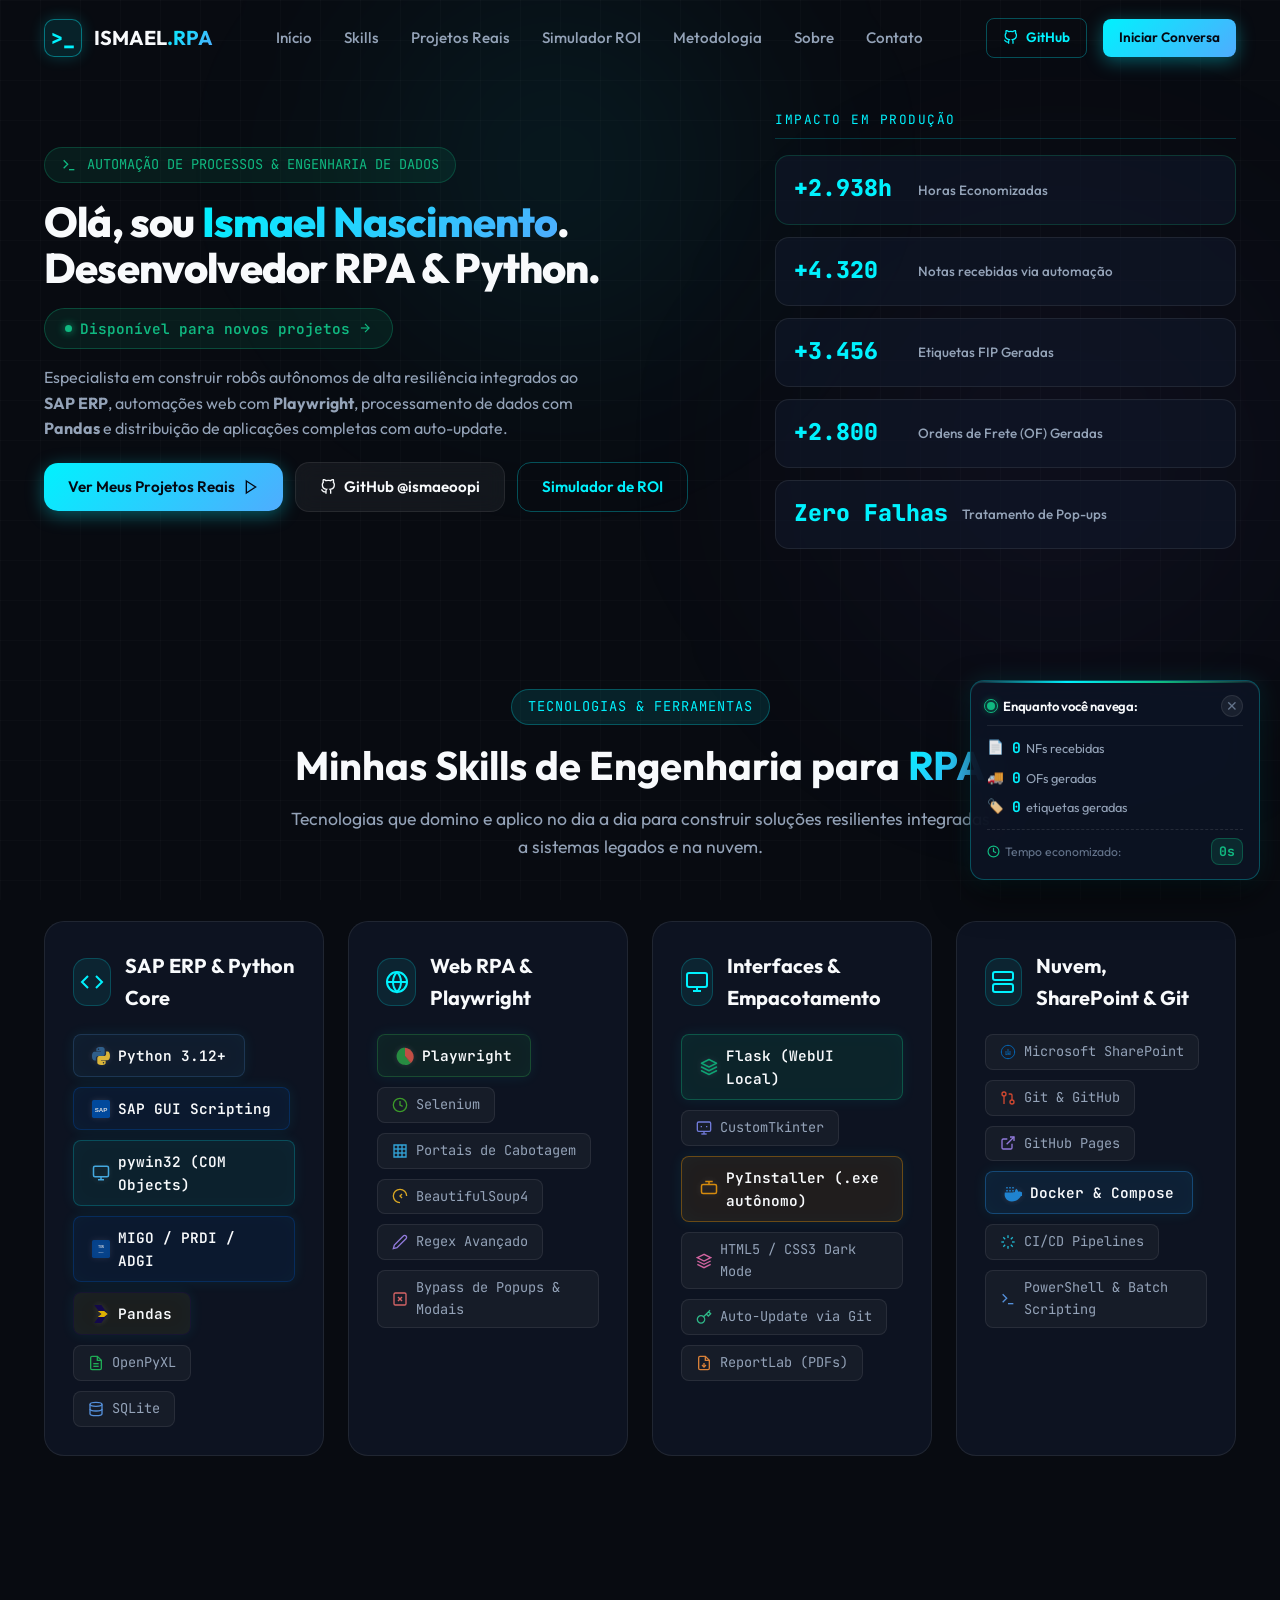
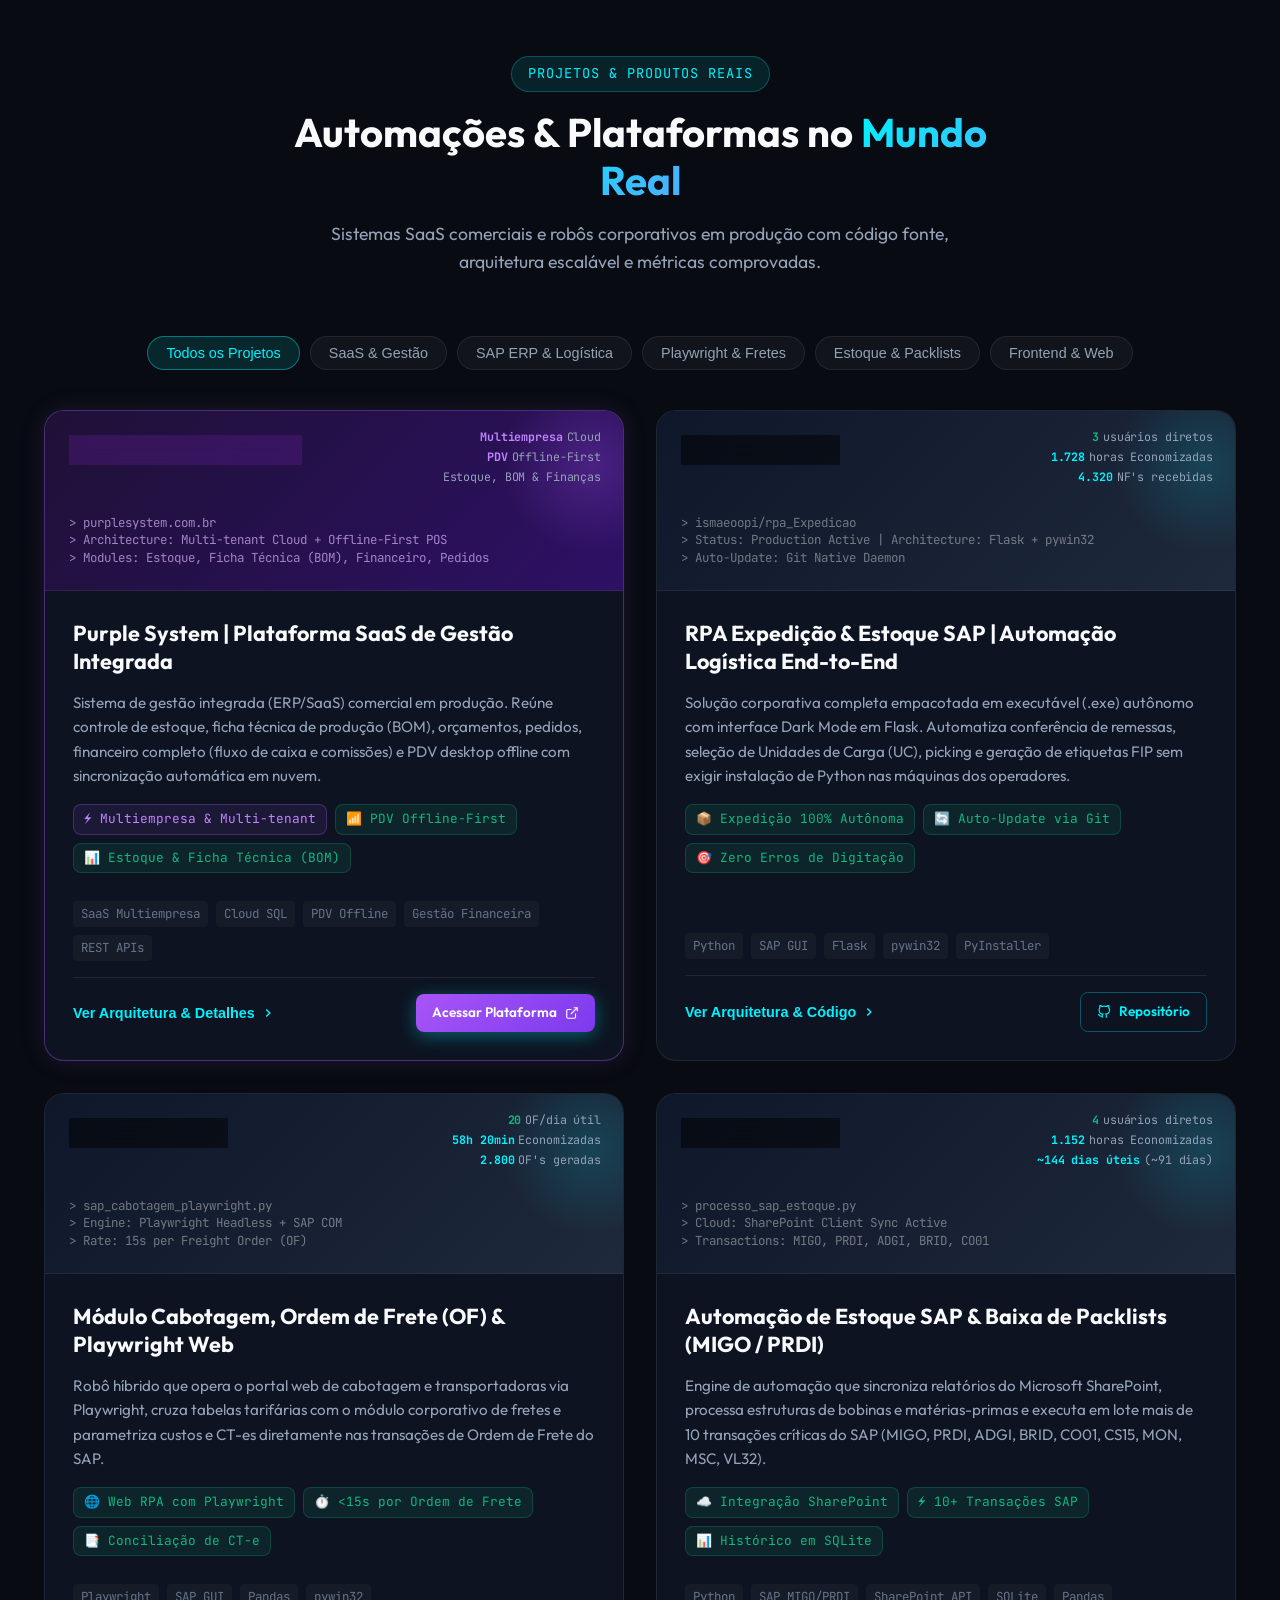
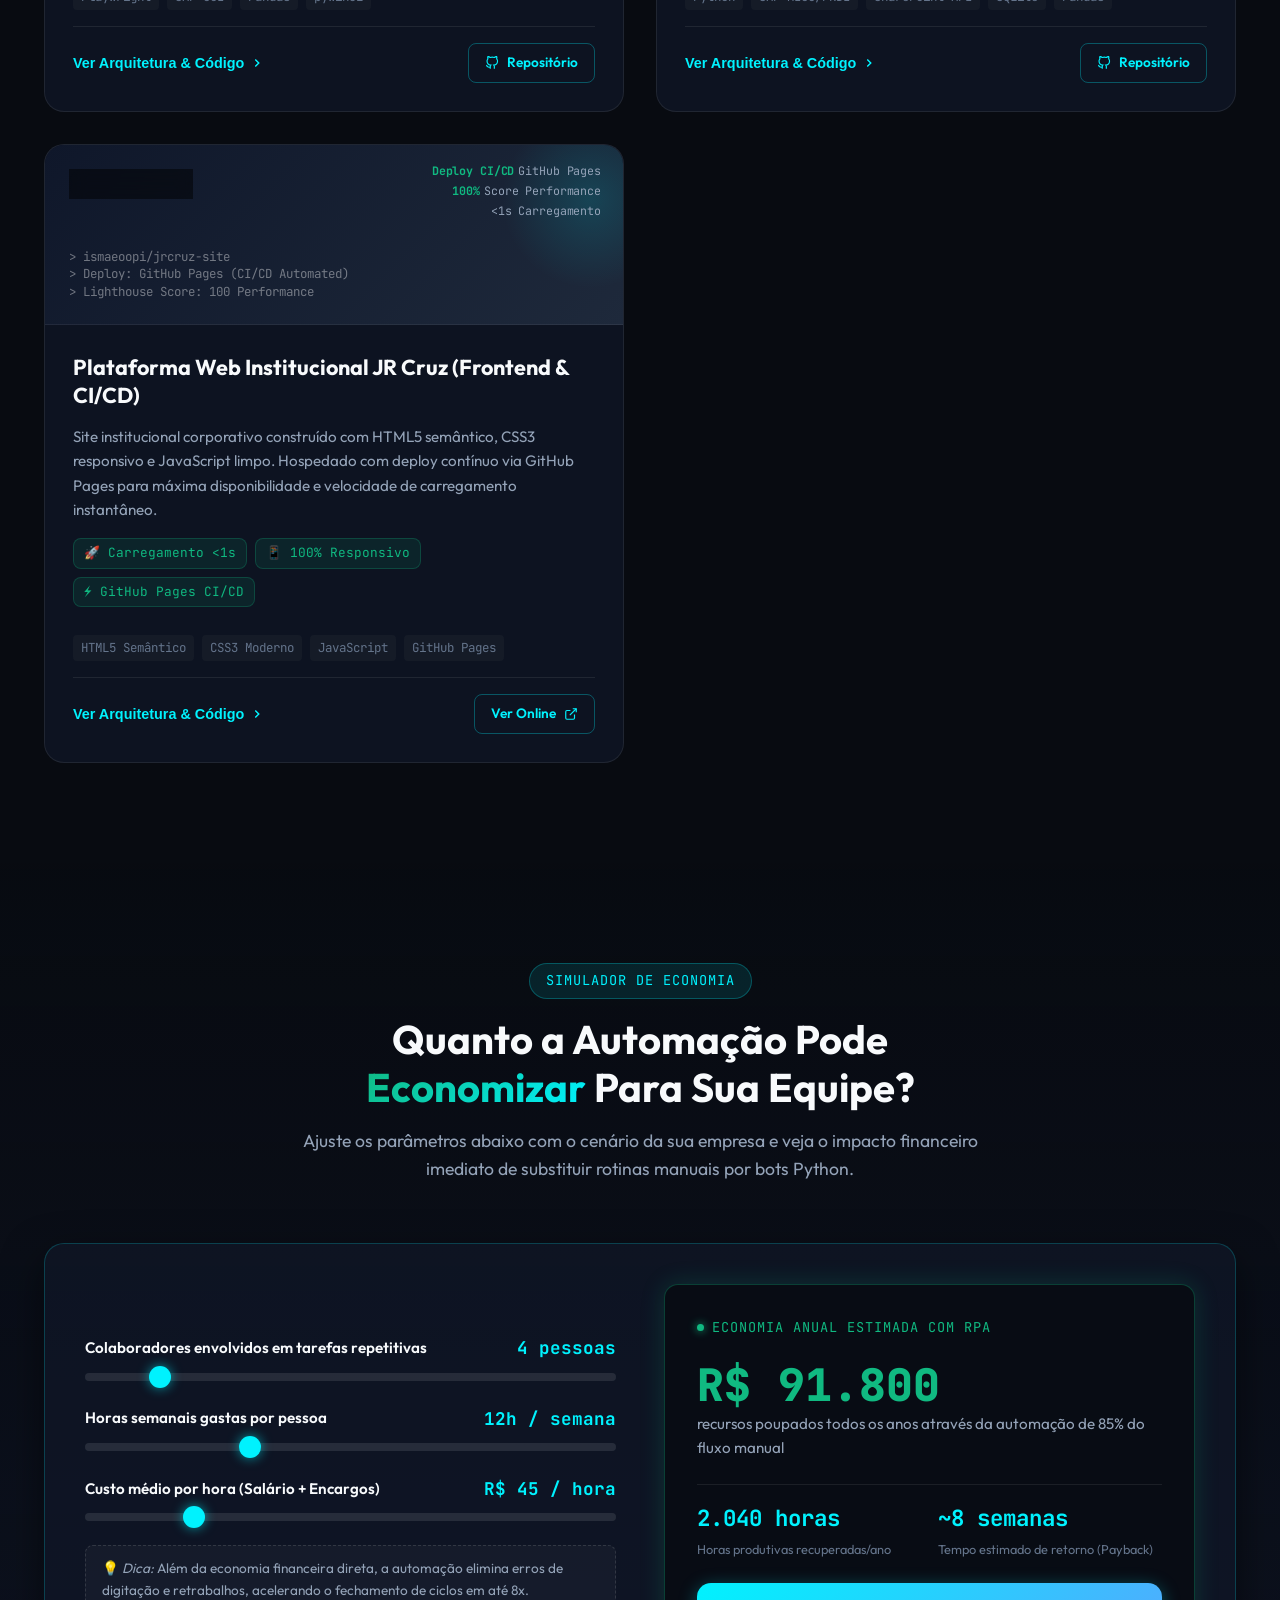
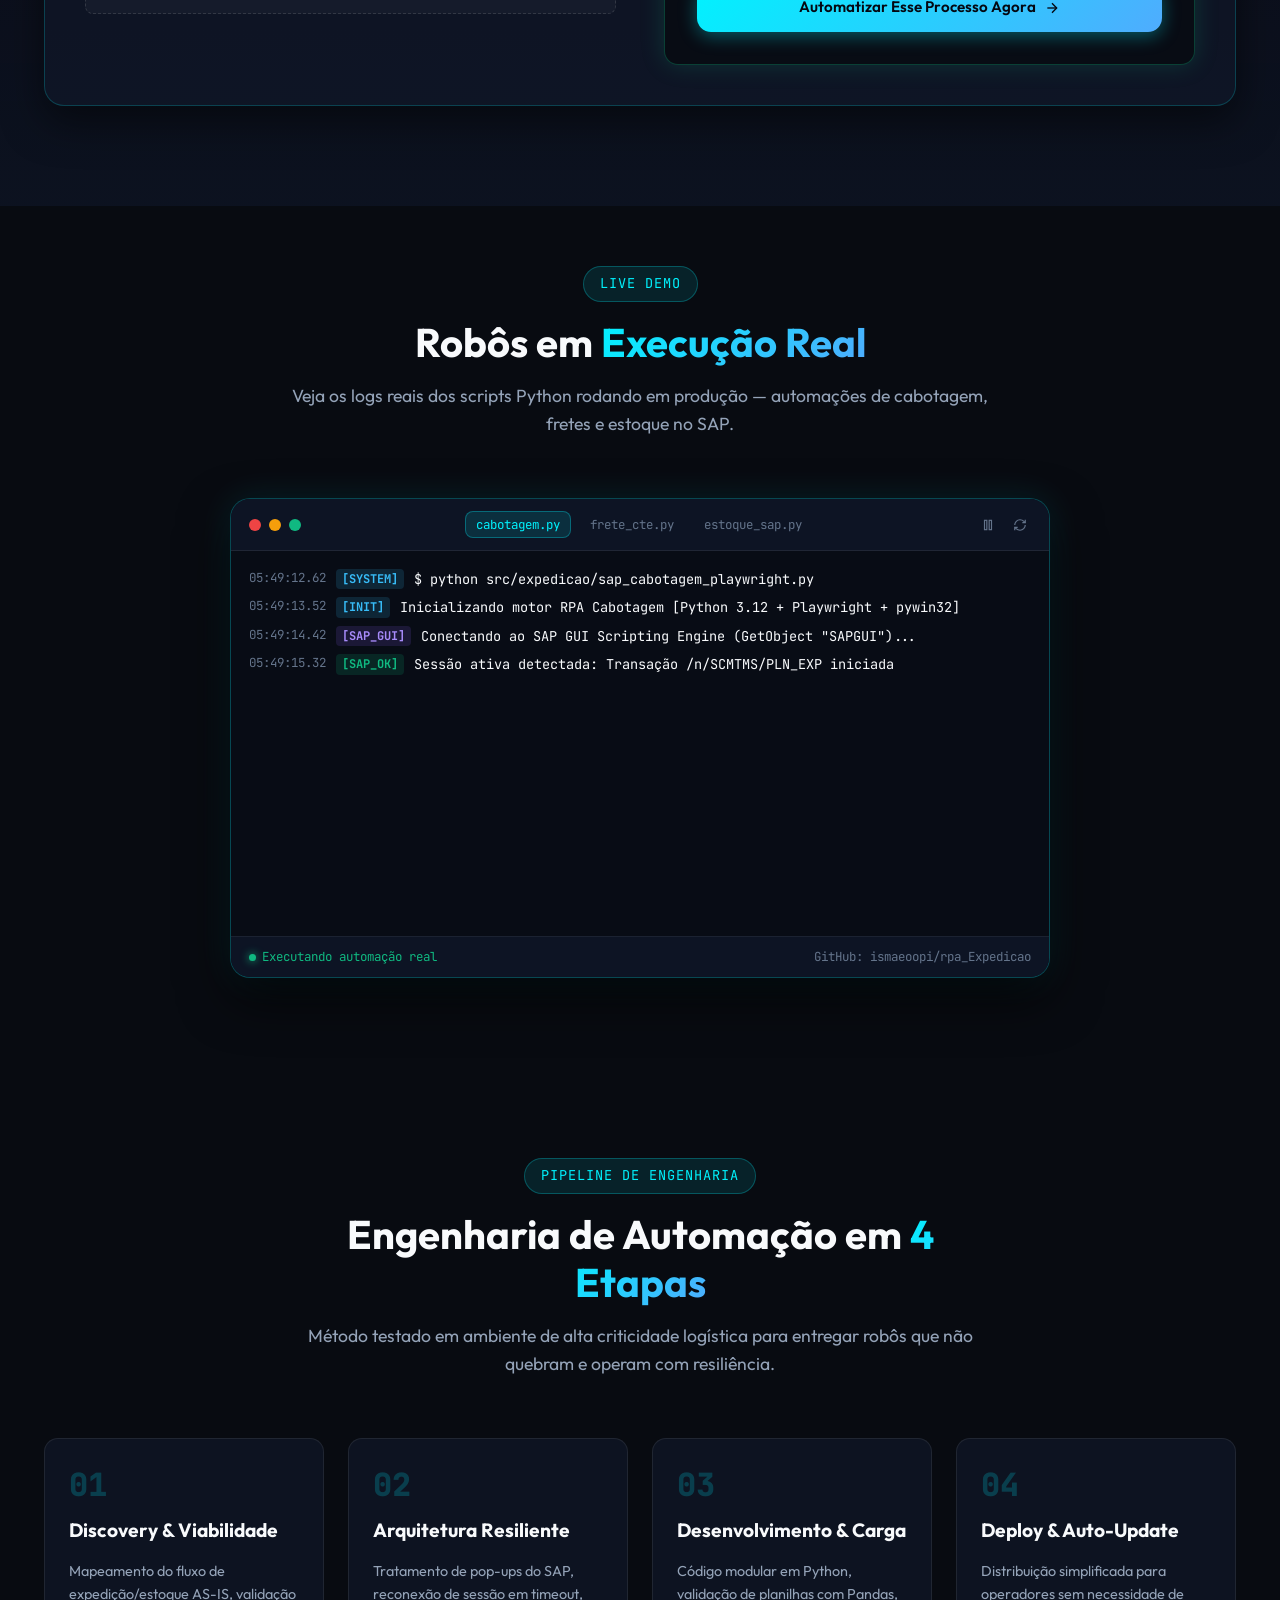
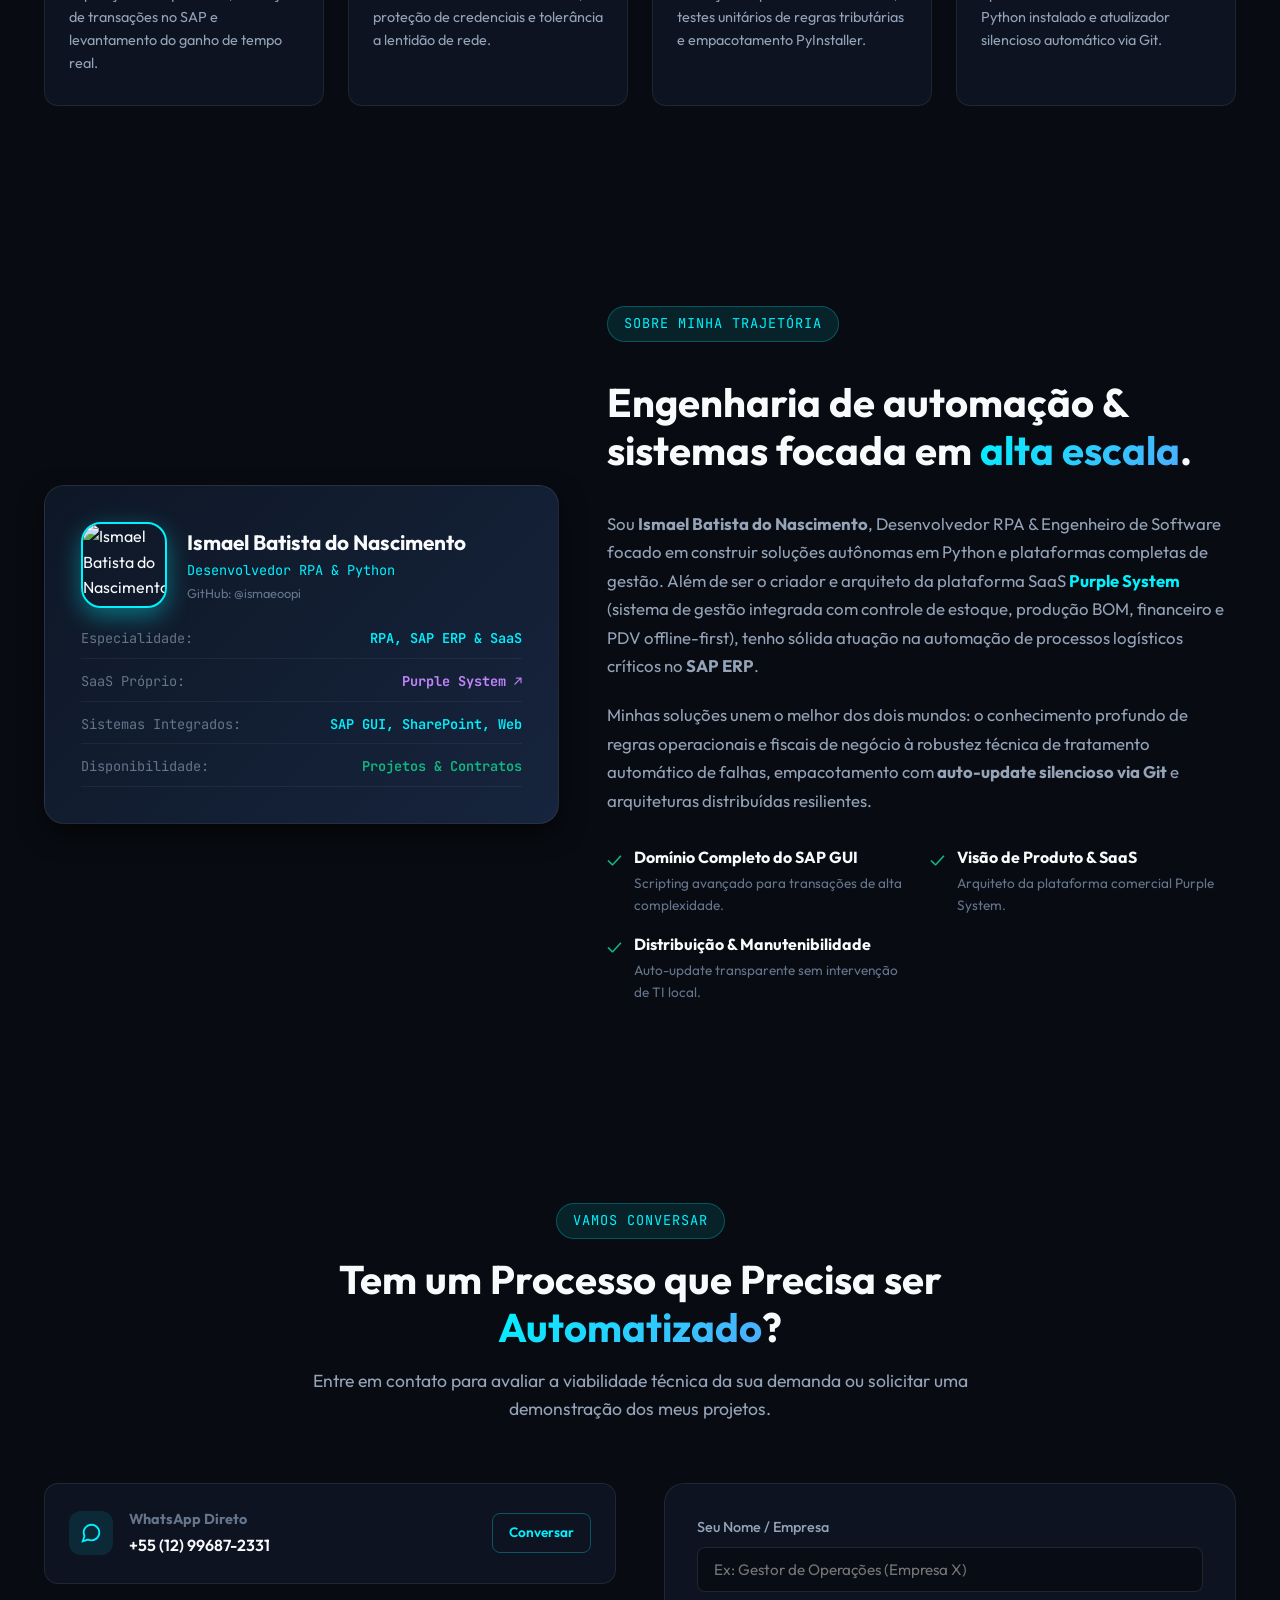
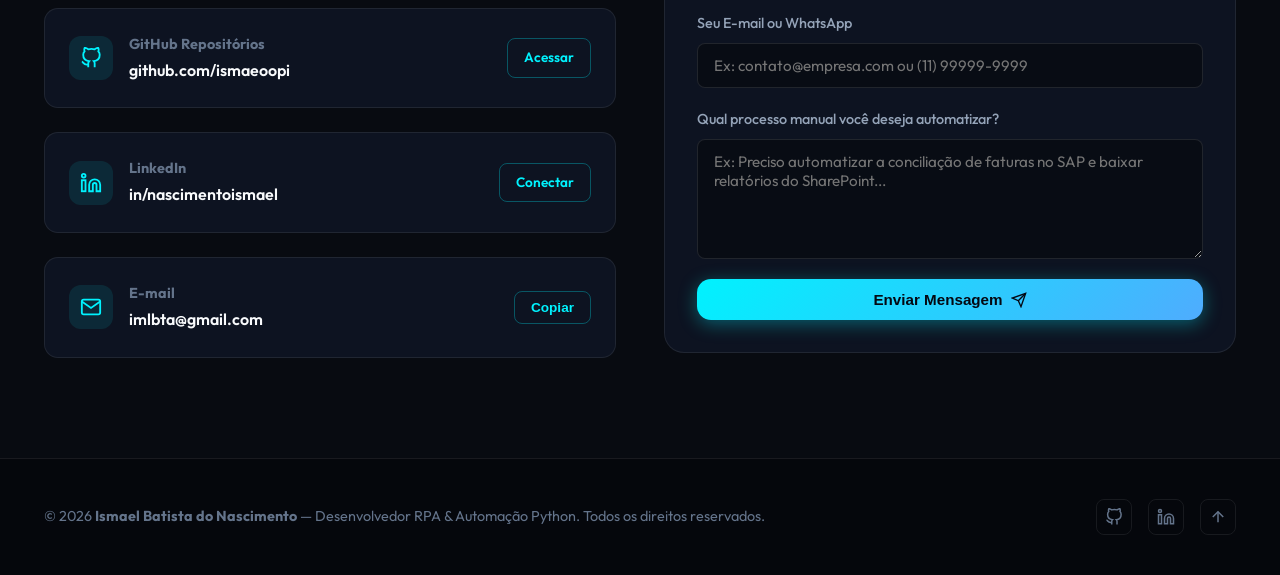
==== commit 72044f26: "feat: adiciona widget flutuante de telemetria em tempo real no canto inferior direito" ====
--- a/index.html
+++ b/index.html
@@ -974,6 +974,57 @@
     </div>
   </div>
 
+  <!-- WIDGET FLUTUANTE DE TELEMETRIA EM TEMPO REAL -->
+  <aside id="live-telemetry-widget" class="telemetry-widget-container" style="bottom: 1.25rem; right: 1.25rem; position: fixed; z-index: 50;" aria-label="Telemetria em tempo real">
+    <!-- Mini-Badge / Pílula Sutil (Estado Recolhido) -->
+    <button id="telemetry-widget-badge" class="telemetry-widget-badge" aria-label="Abrir telemetria de automações em tempo real" title="Clique para abrir a telemetria ao vivo" style="display: none;">
+      <span class="telemetry-live-dot" aria-hidden="true"></span>
+      <span class="telemetry-badge-icon">⚡</span>
+      <span class="telemetry-badge-text">Telemetria Live</span>
+      <span id="telemetry-badge-time" class="telemetry-badge-time">0s</span>
+    </button>
+
+    <!-- Card Principal Glassmorphic (Estado Expandido) -->
+    <div id="telemetry-widget-card" class="telemetry-widget-card">
+      <div class="telemetry-widget-header">
+        <div class="telemetry-widget-title-group">
+          <span class="telemetry-live-dot" aria-hidden="true"></span>
+          <h4 class="telemetry-widget-title">Enquanto você navega:</h4>
+        </div>
+        <button id="telemetry-widget-close" class="telemetry-widget-close" aria-label="Recolher telemetria" title="Recolher">✕</button>
+      </div>
+
+      <ul class="telemetry-widget-list">
+        <li class="telemetry-widget-item">
+          <span class="telemetry-item-bullet">📄</span>
+          <span class="telemetry-item-content">
+            <span id="counter-nfs" class="telemetry-counter-value">0</span> <span id="label-nfs" class="telemetry-counter-label">NFs recebidas</span>
+          </span>
+        </li>
+        <li class="telemetry-widget-item">
+          <span class="telemetry-item-bullet">🚚</span>
+          <span class="telemetry-item-content">
+            <span id="counter-ofs" class="telemetry-counter-value">0</span> <span id="label-ofs" class="telemetry-counter-label">OFs geradas</span>
+          </span>
+        </li>
+        <li class="telemetry-widget-item">
+          <span class="telemetry-item-bullet">🏷️</span>
+          <span class="telemetry-item-content">
+            <span id="counter-labels" class="telemetry-counter-value">0</span> <span id="label-labels" class="telemetry-counter-label">etiquetas geradas</span>
+          </span>
+        </li>
+      </ul>
+
+      <div class="telemetry-widget-footer">
+        <div class="telemetry-widget-savings-label">
+          <svg width="13" height="13" viewBox="0 0 24 24" fill="none" stroke="currentColor" stroke-width="2.2" stroke-linecap="round" stroke-linejoin="round" aria-hidden="true"><circle cx="12" cy="12" r="10"></circle><polyline points="12 6 12 12 16 14"></polyline></svg>
+          <span>Tempo economizado:</span>
+        </div>
+        <span id="counter-time-saved" class="telemetry-savings-badge">0s</span>
+      </div>
+    </div>
+  </aside>
+
   <!-- TOAST NOTIFICATION -->
   <div class="toast-msg" id="toast-msg">
     <svg width="20" height="20" viewBox="0 0 24 24" fill="none" stroke="#00f2fe" stroke-width="2.5"><polyline points="20 6 9 17 4 12"></polyline></svg>
--- a/css/style.css
+++ b/css/style.css
@@ -2314,6 +2314,316 @@
   font-family: var(--font-mono);
 }
 
+/* ==========================================================================
+   WIDGET FLUTUANTE DE TELEMETRIA EM TEMPO REAL (ENQUANTO VOCÊ NAVEGA)
+   ========================================================================== */
+
+.telemetry-widget-container {
+  bottom: 1.25rem;
+  right: 1.25rem;
+  position: fixed;
+  z-index: 50;
+  font-family: var(--font-sans);
+  pointer-events: auto;
+}
+
+/* Card Principal Glassmorphic */
+.telemetry-widget-card {
+  width: 290px;
+  max-width: calc(100vw - 2.5rem);
+  background: rgba(13, 20, 36, 0.88);
+  backdrop-filter: blur(18px) saturate(180%);
+  -webkit-backdrop-filter: blur(18px) saturate(180%);
+  border: 1px solid rgba(0, 242, 254, 0.28);
+  border-radius: var(--radius-md);
+  padding: 14px 16px;
+  box-shadow: 0 16px 36px rgba(0, 0, 0, 0.55), 0 0 24px rgba(0, 242, 254, 0.12), inset 0 1px 1px rgba(255, 255, 255, 0.1);
+  position: relative;
+  overflow: hidden;
+  transition: opacity 0.3s cubic-bezier(0.16, 1, 0.3, 1), transform 0.3s cubic-bezier(0.16, 1, 0.3, 1);
+  animation: widgetSlideUp 0.4s cubic-bezier(0.16, 1, 0.3, 1);
+}
+
+.telemetry-widget-card::before {
+  content: '';
+  position: absolute;
+  top: 0;
+  left: 0;
+  right: 0;
+  height: 2px;
+  background: linear-gradient(90deg, transparent, var(--accent-cyan), var(--accent-emerald), transparent);
+}
+
+@keyframes widgetSlideUp {
+  from {
+    opacity: 0;
+    transform: translateY(16px) scale(0.96);
+  }
+  to {
+    opacity: 1;
+    transform: translateY(0) scale(1);
+  }
+}
+
+/* Header */
+.telemetry-widget-header {
+  display: flex;
+  align-items: center;
+  justify-content: space-between;
+  margin-bottom: 10px;
+  padding-bottom: 8px;
+  border-bottom: 1px solid rgba(255, 255, 255, 0.08);
+}
+
+.telemetry-widget-title-group {
+  display: flex;
+  align-items: center;
+  gap: 8px;
+}
+
+.telemetry-live-dot {
+  width: 8px;
+  height: 8px;
+  border-radius: 50%;
+  background-color: var(--accent-emerald);
+  box-shadow: 0 0 8px var(--accent-emerald);
+  position: relative;
+  flex-shrink: 0;
+  display: inline-block;
+}
+
+.telemetry-live-dot::after {
+  content: '';
+  position: absolute;
+  top: -3px;
+  left: -3px;
+  right: -3px;
+  bottom: -3px;
+  border-radius: 50%;
+  border: 1px solid var(--accent-emerald);
+  animation: pulseLiveRing 2s infinite cubic-bezier(0.24, 0, 0.38, 1);
+}
+
+@keyframes pulseLiveRing {
+  0% { transform: scale(0.8); opacity: 1; }
+  70% { transform: scale(2.2); opacity: 0; }
+  100% { transform: scale(2.4); opacity: 0; }
+}
+
+.telemetry-widget-title {
+  font-size: 0.82rem;
+  font-weight: 600;
+  color: var(--text-primary);
+  margin: 0;
+  letter-spacing: -0.2px;
+}
+
+.telemetry-widget-close {
+  background: rgba(255, 255, 255, 0.06);
+  border: 1px solid rgba(255, 255, 255, 0.08);
+  color: var(--text-muted);
+  width: 22px;
+  height: 22px;
+  border-radius: 50%;
+  display: inline-flex;
+  align-items: center;
+  justify-content: center;
+  cursor: pointer;
+  font-size: 0.85rem;
+  line-height: 1;
+  padding: 0;
+  transition: var(--transition-fast);
+}
+
+.telemetry-widget-close:hover {
+  background: rgba(244, 63, 94, 0.2);
+  color: #fff;
+  border-color: var(--accent-rose);
+  transform: scale(1.08);
+}
+
+/* Metrics List */
+.telemetry-widget-list {
+  list-style: none;
+  padding: 0;
+  margin: 0 0 10px 0;
+  display: flex;
+  flex-direction: column;
+  gap: 6px;
+}
+
+.telemetry-widget-item {
+  display: flex;
+  align-items: center;
+  gap: 8px;
+  font-size: 0.8rem;
+  color: var(--text-secondary);
+}
+
+.telemetry-item-bullet {
+  font-size: 0.85rem;
+  line-height: 1;
+  opacity: 0.9;
+}
+
+.telemetry-item-content {
+  display: flex;
+  align-items: baseline;
+  gap: 4px;
+}
+
+.telemetry-counter-value {
+  font-family: var(--font-mono);
+  font-weight: 700;
+  color: var(--accent-cyan);
+  font-size: 0.92rem;
+  min-width: 10px;
+  display: inline-block;
+  transition: transform 0.2s ease;
+}
+
+.telemetry-counter-label {
+  color: var(--text-secondary);
+  font-size: 0.8rem;
+}
+
+/* Efeito Visual de Pulso & Flash na Tipografia dos Números */
+@keyframes counterNumberPulse {
+  0% {
+    transform: scale(1);
+    color: var(--accent-cyan);
+    text-shadow: none;
+  }
+  35% {
+    transform: scale(1.28);
+    color: #ffffff;
+    text-shadow: 0 0 12px var(--accent-cyan), 0 0 20px rgba(0, 242, 254, 0.9);
+  }
+  100% {
+    transform: scale(1);
+    color: var(--accent-cyan);
+    text-shadow: none;
+  }
+}
+
+.counter-pulse-highlight {
+  animation: counterNumberPulse 0.65s cubic-bezier(0.16, 1, 0.3, 1) !important;
+}
+
+/* Footer / Tempo Economizado */
+.telemetry-widget-footer {
+  display: flex;
+  align-items: center;
+  justify-content: space-between;
+  gap: 8px;
+  padding-top: 8px;
+  border-top: 1px dashed rgba(255, 255, 255, 0.1);
+  font-size: 0.76rem;
+}
+
+.telemetry-widget-savings-label {
+  display: flex;
+  align-items: center;
+  gap: 5px;
+  color: var(--text-muted);
+}
+
+.telemetry-widget-savings-label svg {
+  color: var(--accent-emerald);
+}
+
+.telemetry-savings-badge {
+  font-family: var(--font-mono);
+  font-weight: 700;
+  font-size: 0.82rem;
+  color: var(--accent-emerald);
+  background: rgba(16, 185, 129, 0.14);
+  border: 1px solid rgba(16, 185, 129, 0.32);
+  padding: 2px 7px;
+  border-radius: var(--radius-sm);
+  display: inline-block;
+  transition: all 0.2s ease;
+}
+
+@keyframes savingsTimePulse {
+  0% {
+    transform: scale(1);
+    box-shadow: none;
+  }
+  40% {
+    transform: scale(1.08);
+    color: #ffffff;
+    background: rgba(16, 185, 129, 0.35);
+    box-shadow: 0 0 10px rgba(16, 185, 129, 0.5);
+  }
+  100% {
+    transform: scale(1);
+    box-shadow: none;
+  }
+}
+
+.savings-pulse-highlight {
+  animation: savingsTimePulse 0.65s cubic-bezier(0.16, 1, 0.3, 1);
+}
+
+/* Mini-Badge / Pílula Sutil (Estado Recolhido) */
+.telemetry-widget-badge {
+  display: inline-flex;
+  align-items: center;
+  gap: 8px;
+  background: rgba(13, 20, 36, 0.9);
+  backdrop-filter: blur(14px) saturate(160%);
+  -webkit-backdrop-filter: blur(14px) saturate(160%);
+  border: 1px solid rgba(0, 242, 254, 0.35);
+  border-radius: var(--radius-full);
+  padding: 6px 14px;
+  color: var(--text-primary);
+  cursor: pointer;
+  box-shadow: 0 8px 24px rgba(0, 0, 0, 0.5), 0 0 16px rgba(0, 242, 254, 0.2);
+  font-family: var(--font-sans);
+  font-size: 0.76rem;
+  font-weight: 600;
+  transition: all 0.25s cubic-bezier(0.16, 1, 0.3, 1);
+  animation: widgetSlideUp 0.3s cubic-bezier(0.16, 1, 0.3, 1);
+}
+
+.telemetry-widget-badge:hover {
+  transform: translateY(-2px) scale(1.03);
+  border-color: var(--accent-cyan);
+  box-shadow: 0 10px 28px rgba(0, 0, 0, 0.6), 0 0 22px rgba(0, 242, 254, 0.4);
+}
+
+.telemetry-badge-icon {
+  font-size: 0.85rem;
+  color: var(--accent-cyan);
+}
+
+.telemetry-badge-text {
+  color: var(--text-primary);
+  font-size: 0.76rem;
+}
+
+.telemetry-badge-time {
+  font-family: var(--font-mono);
+  font-weight: 700;
+  font-size: 0.74rem;
+  color: var(--accent-emerald);
+  background: rgba(16, 185, 129, 0.15);
+  padding: 1px 6px;
+  border-radius: var(--radius-full);
+}
+
+@media (max-width: 480px) {
+  .telemetry-widget-container {
+    bottom: 1rem;
+    right: 1rem;
+  }
+  .telemetry-widget-card {
+    width: 260px;
+    padding: 12px 14px;
+  }
+}
+
 /* Responsiveness for Telemetry Cockpit */
 @media (max-width: 992px) {
   .telemetry-cockpit-grid {
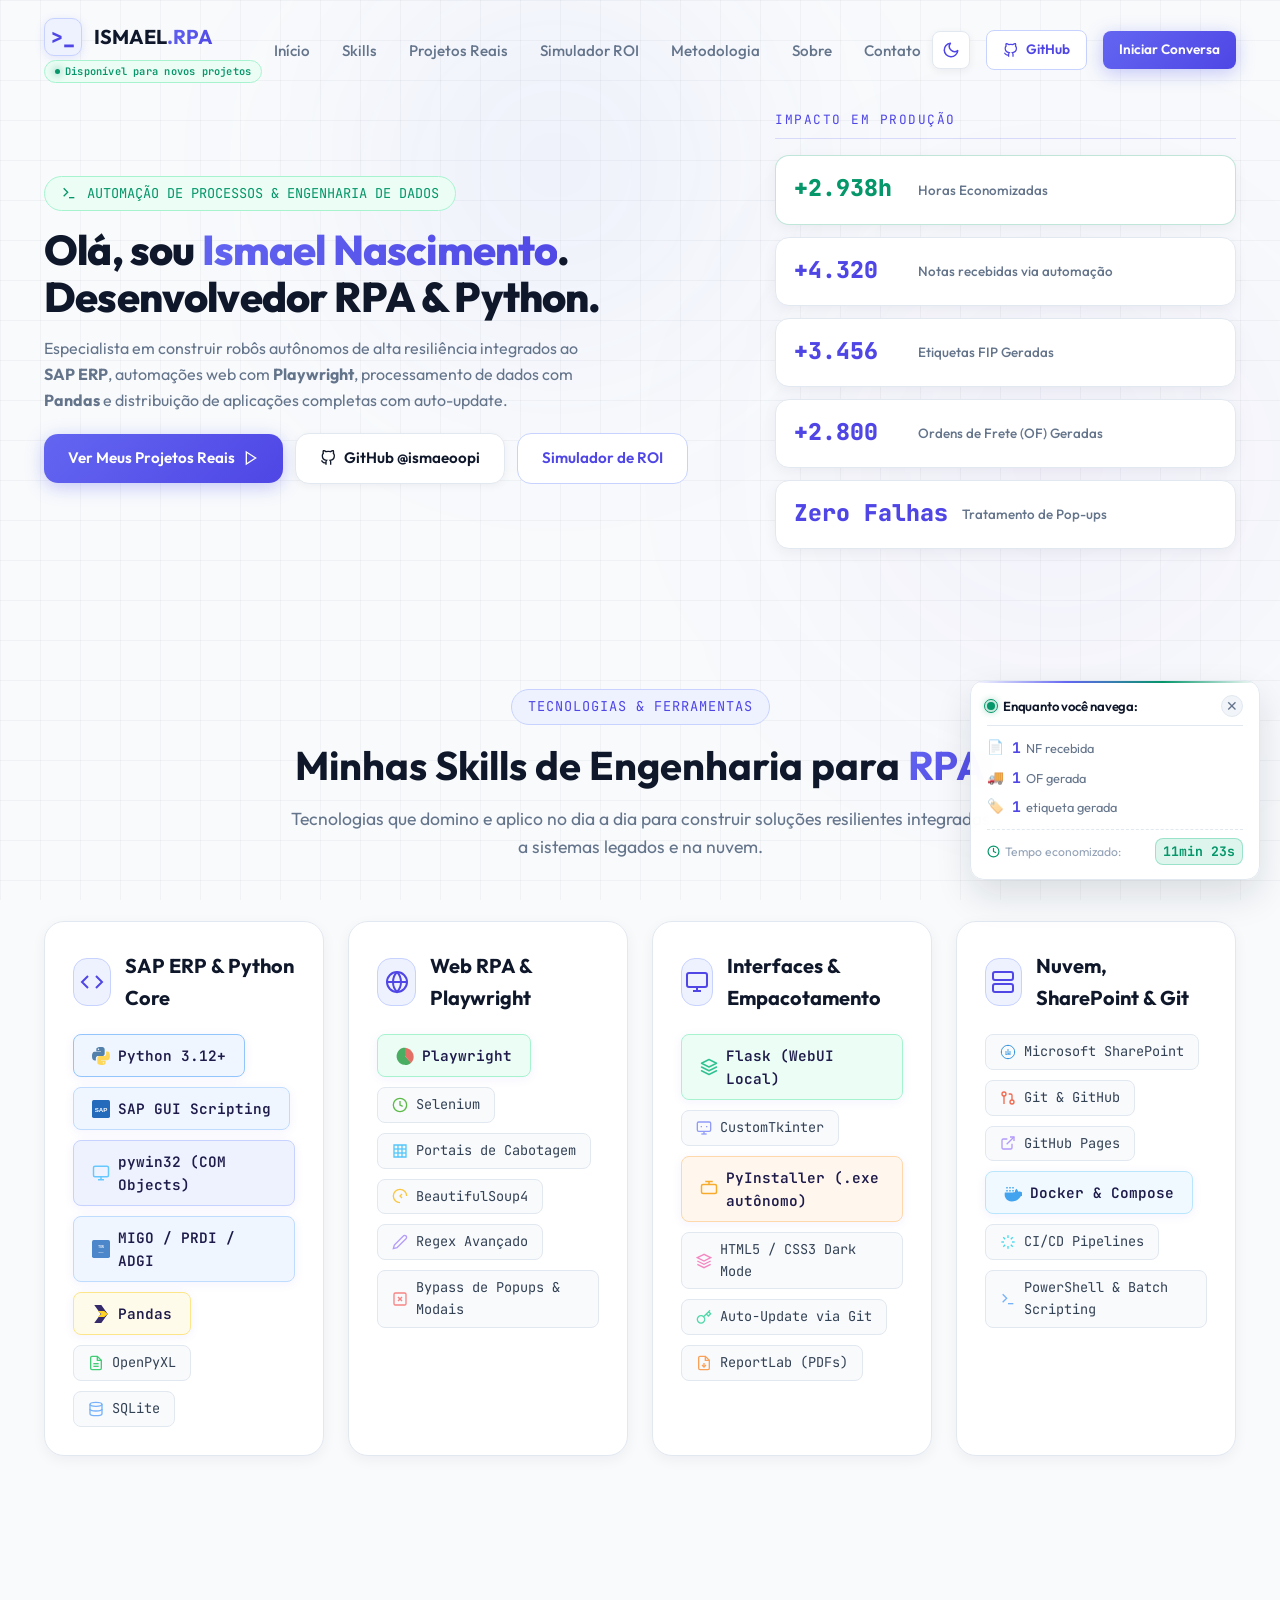
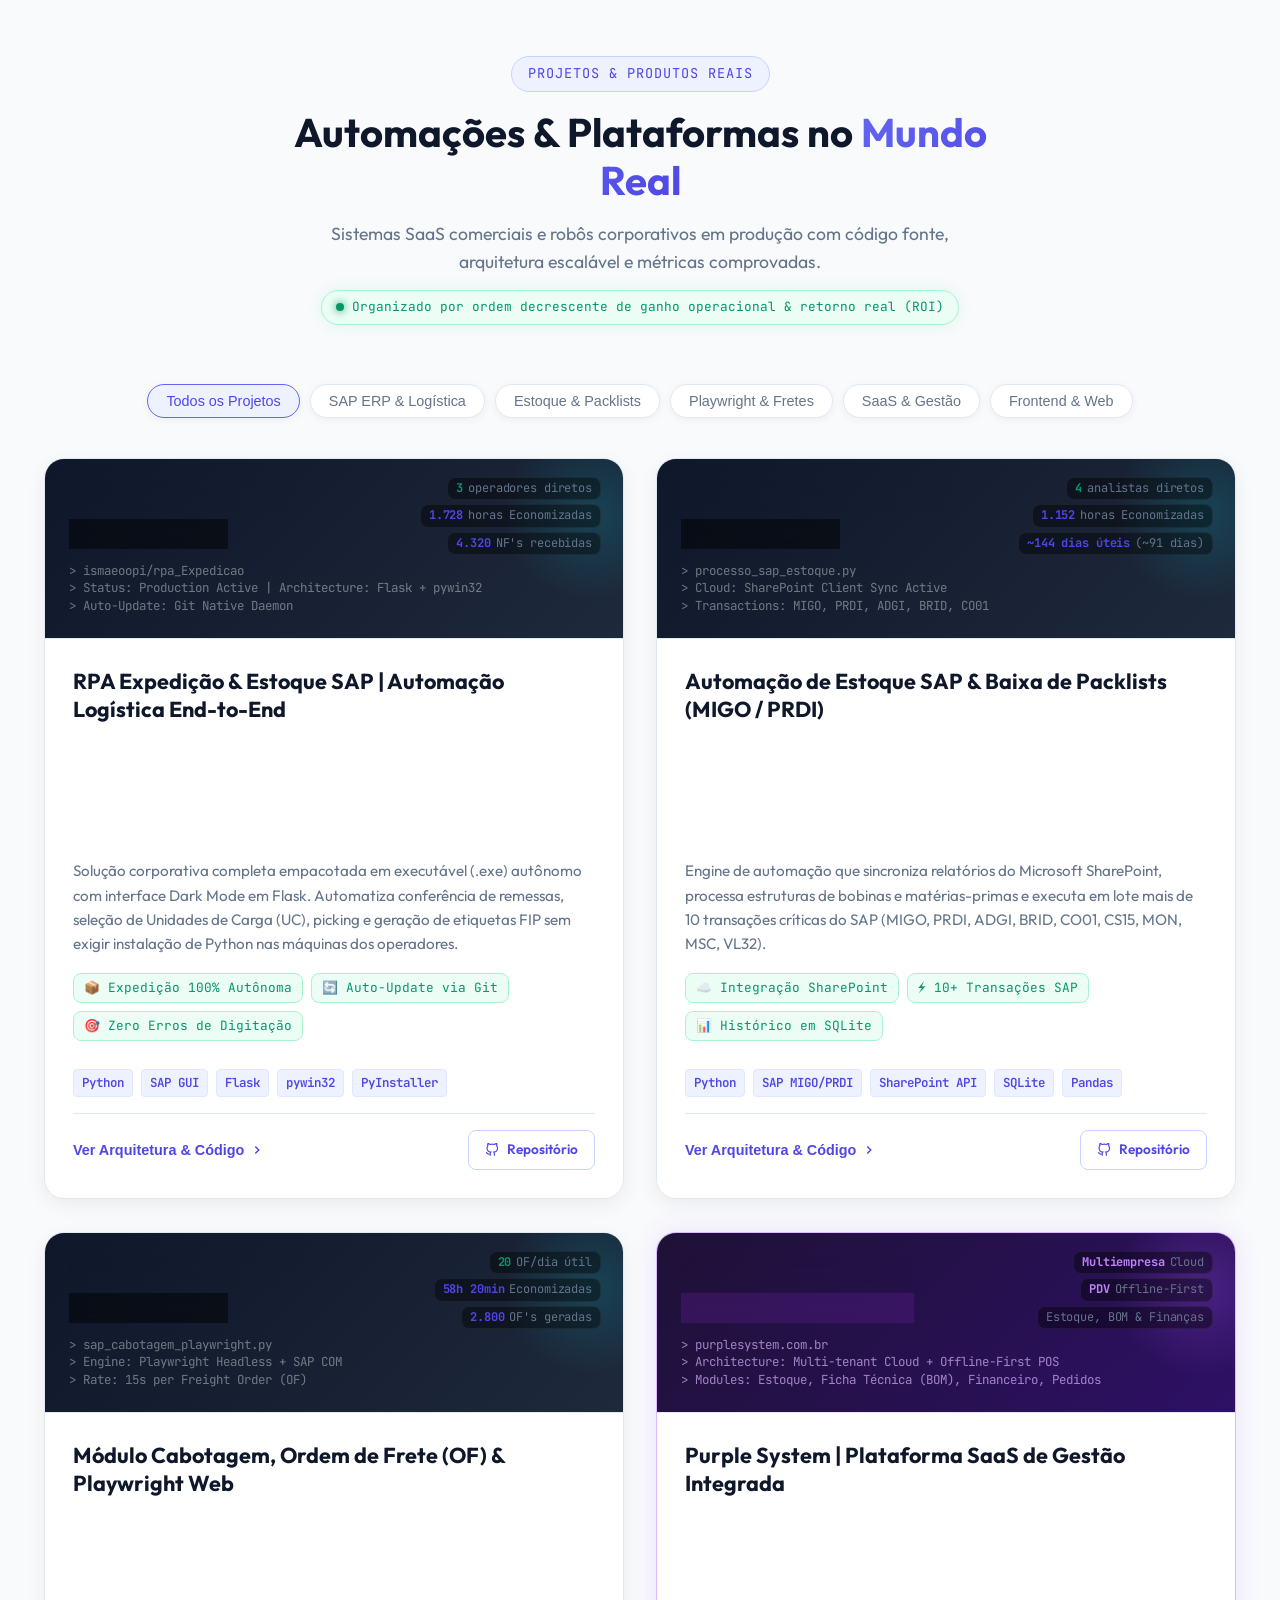
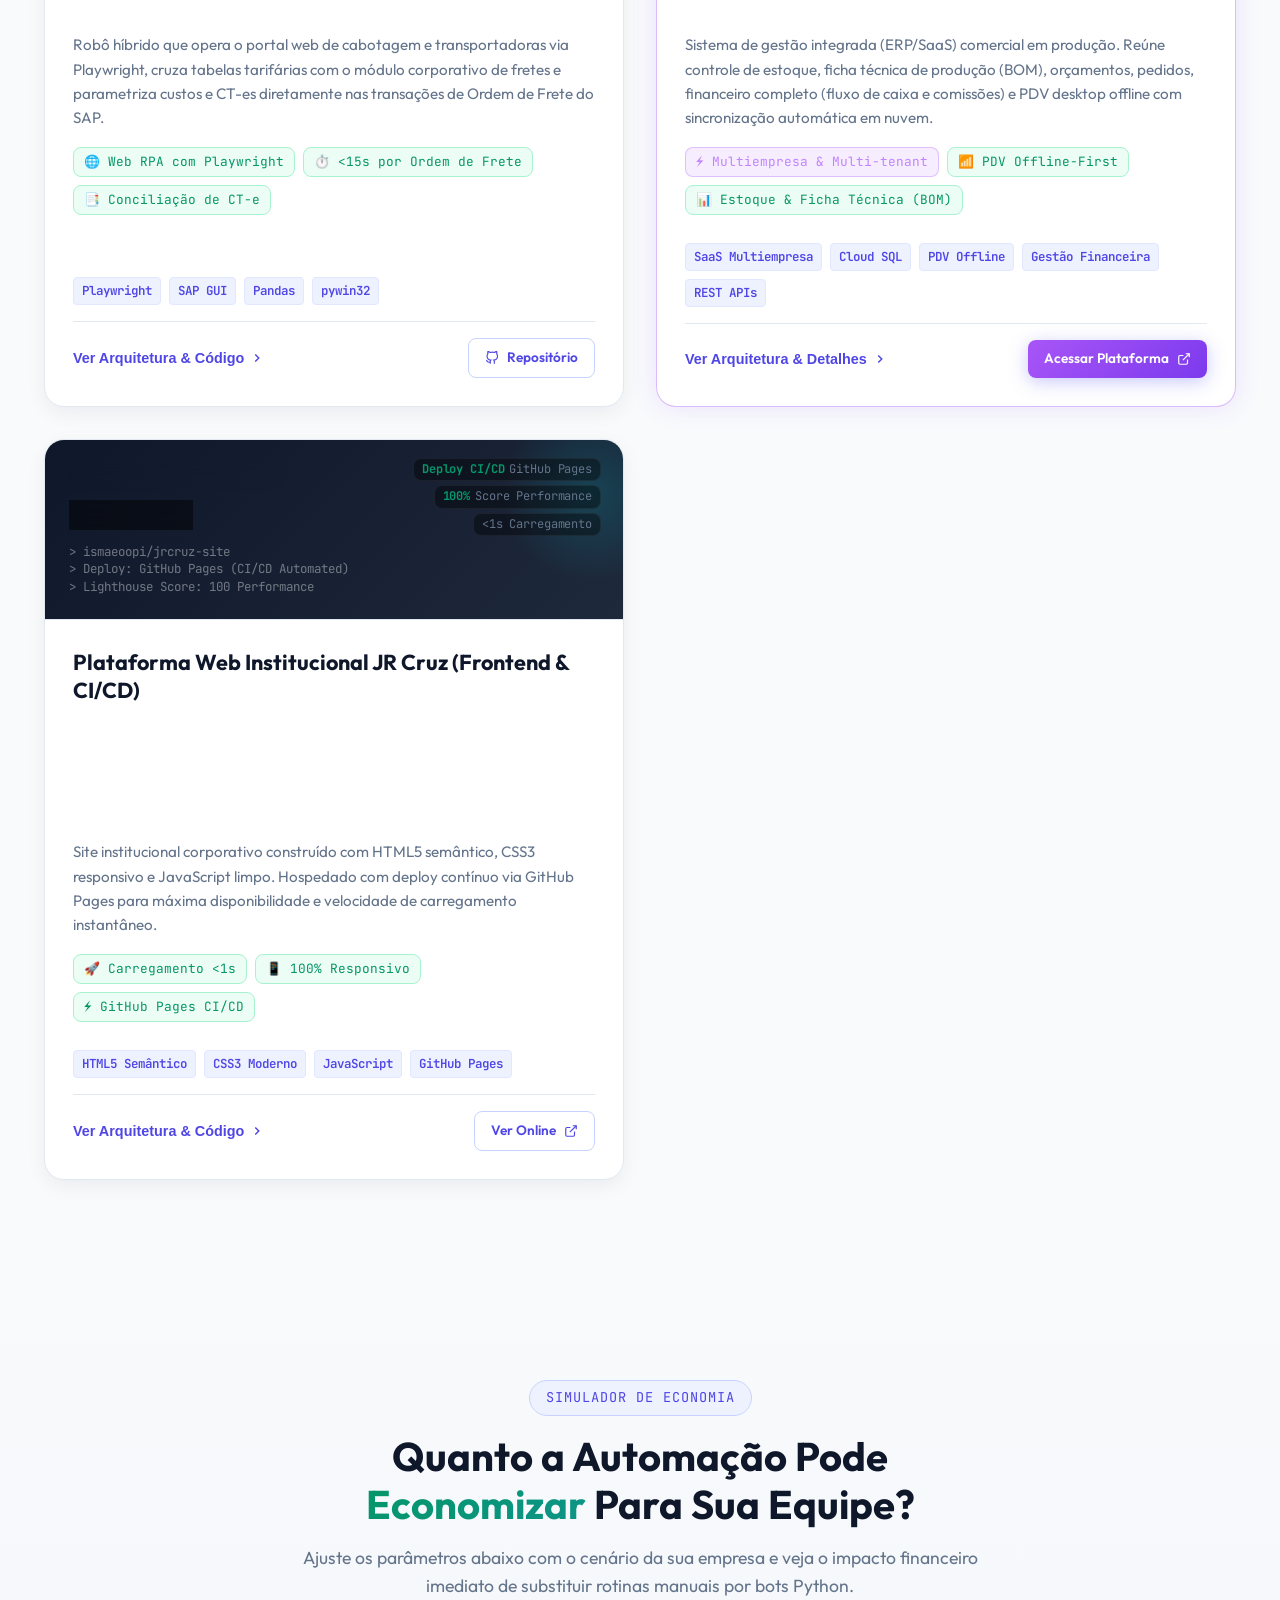
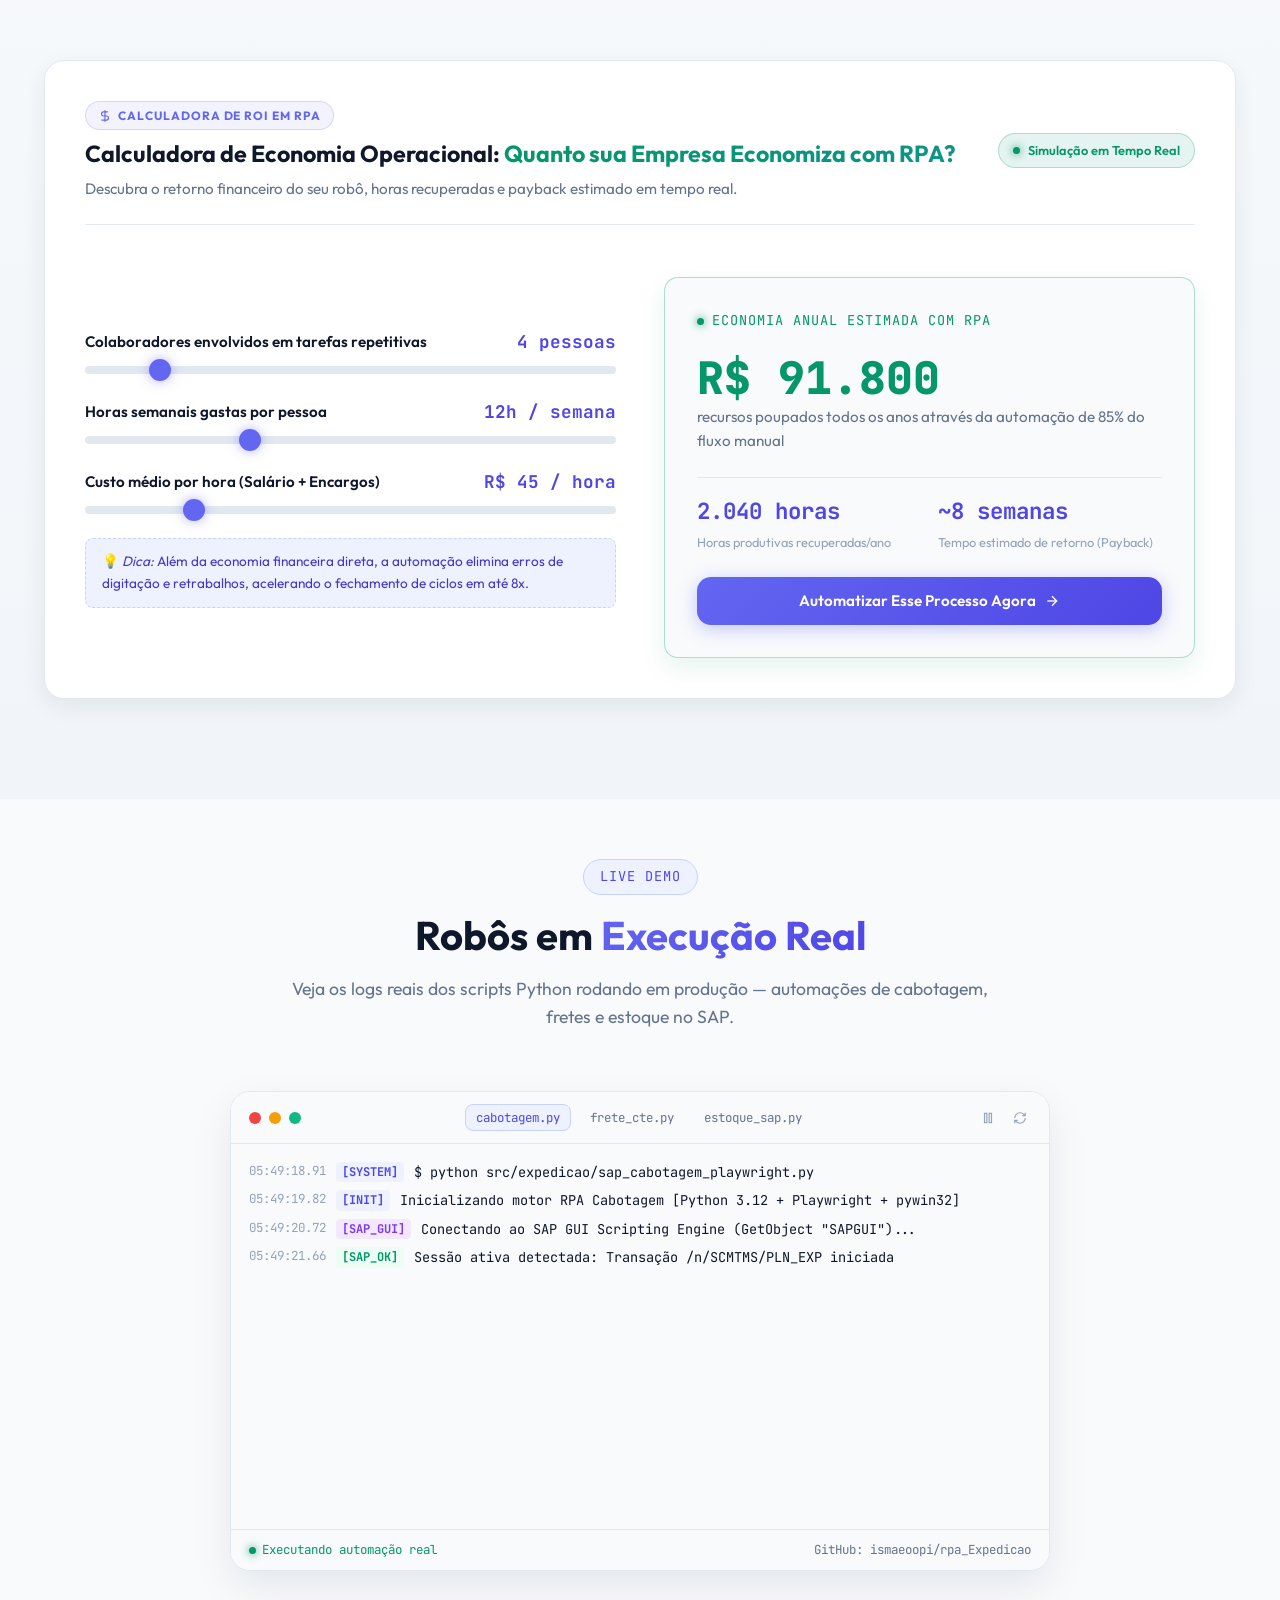
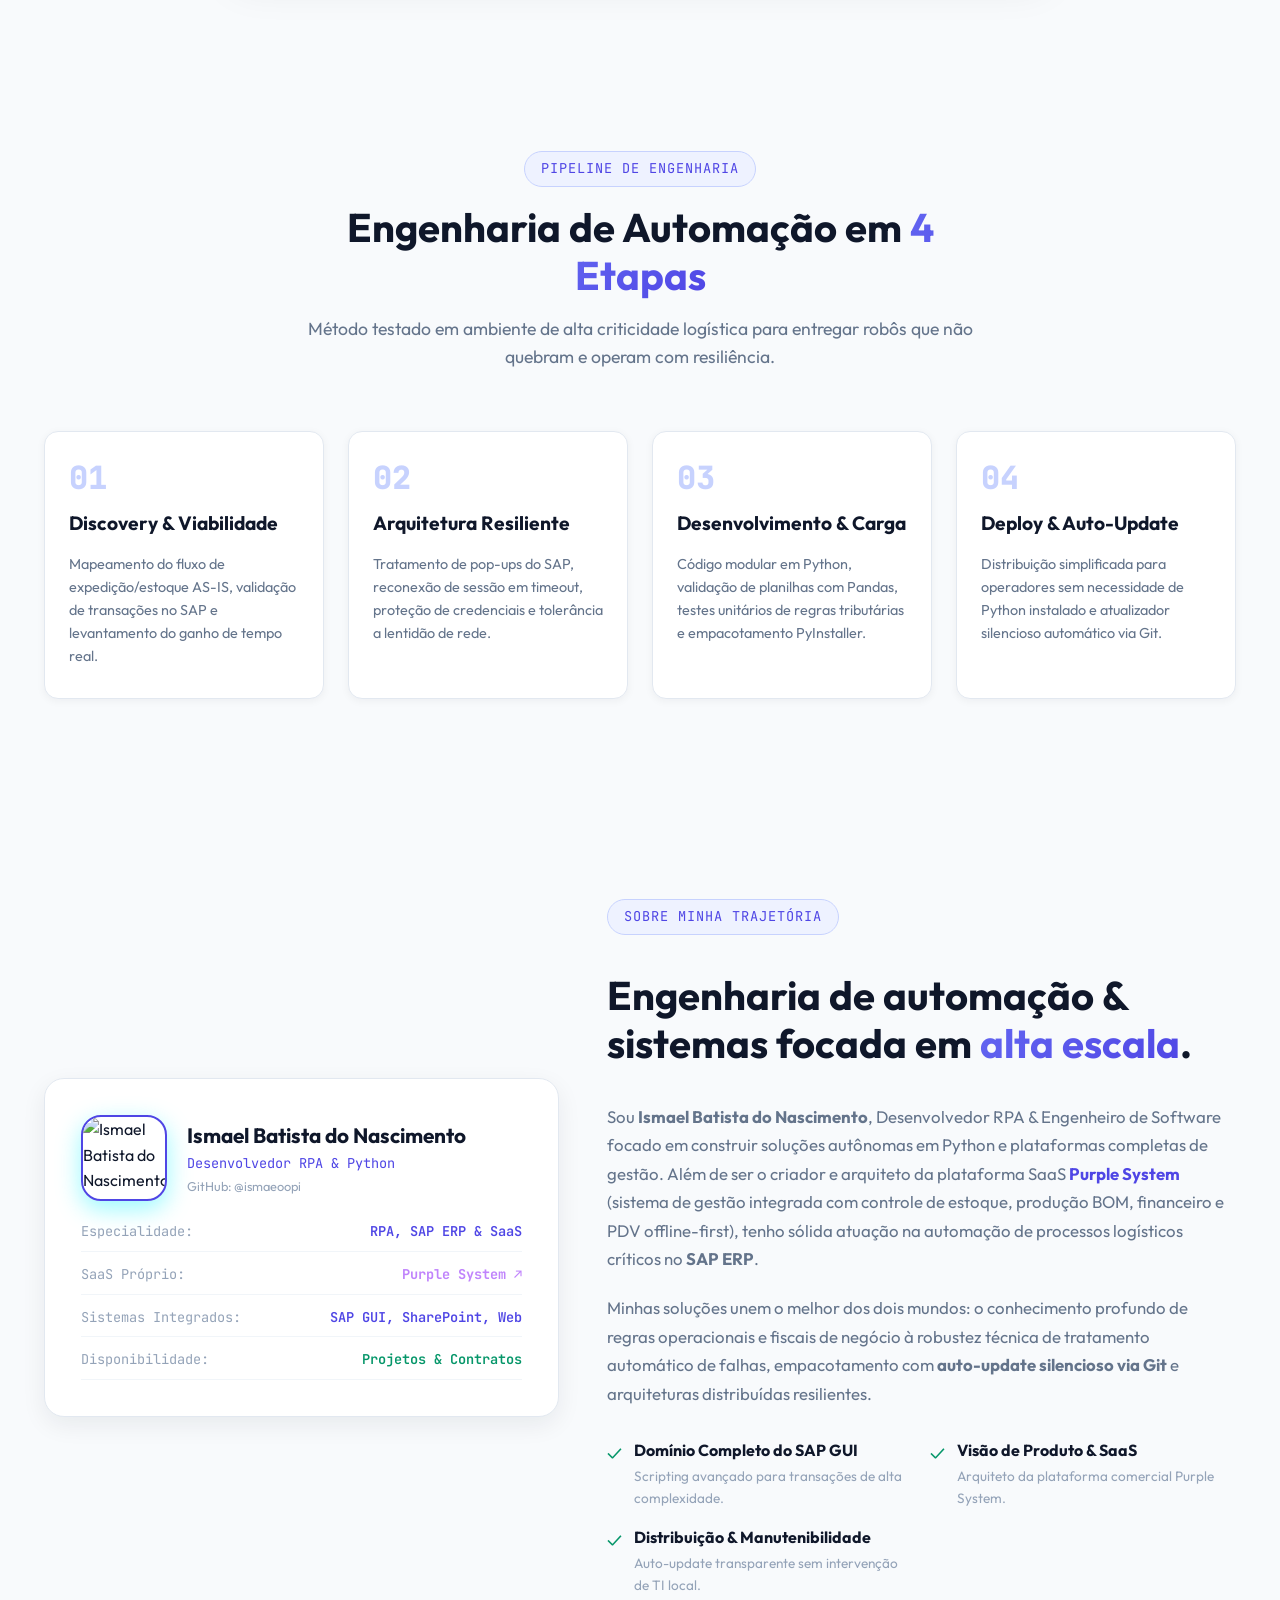
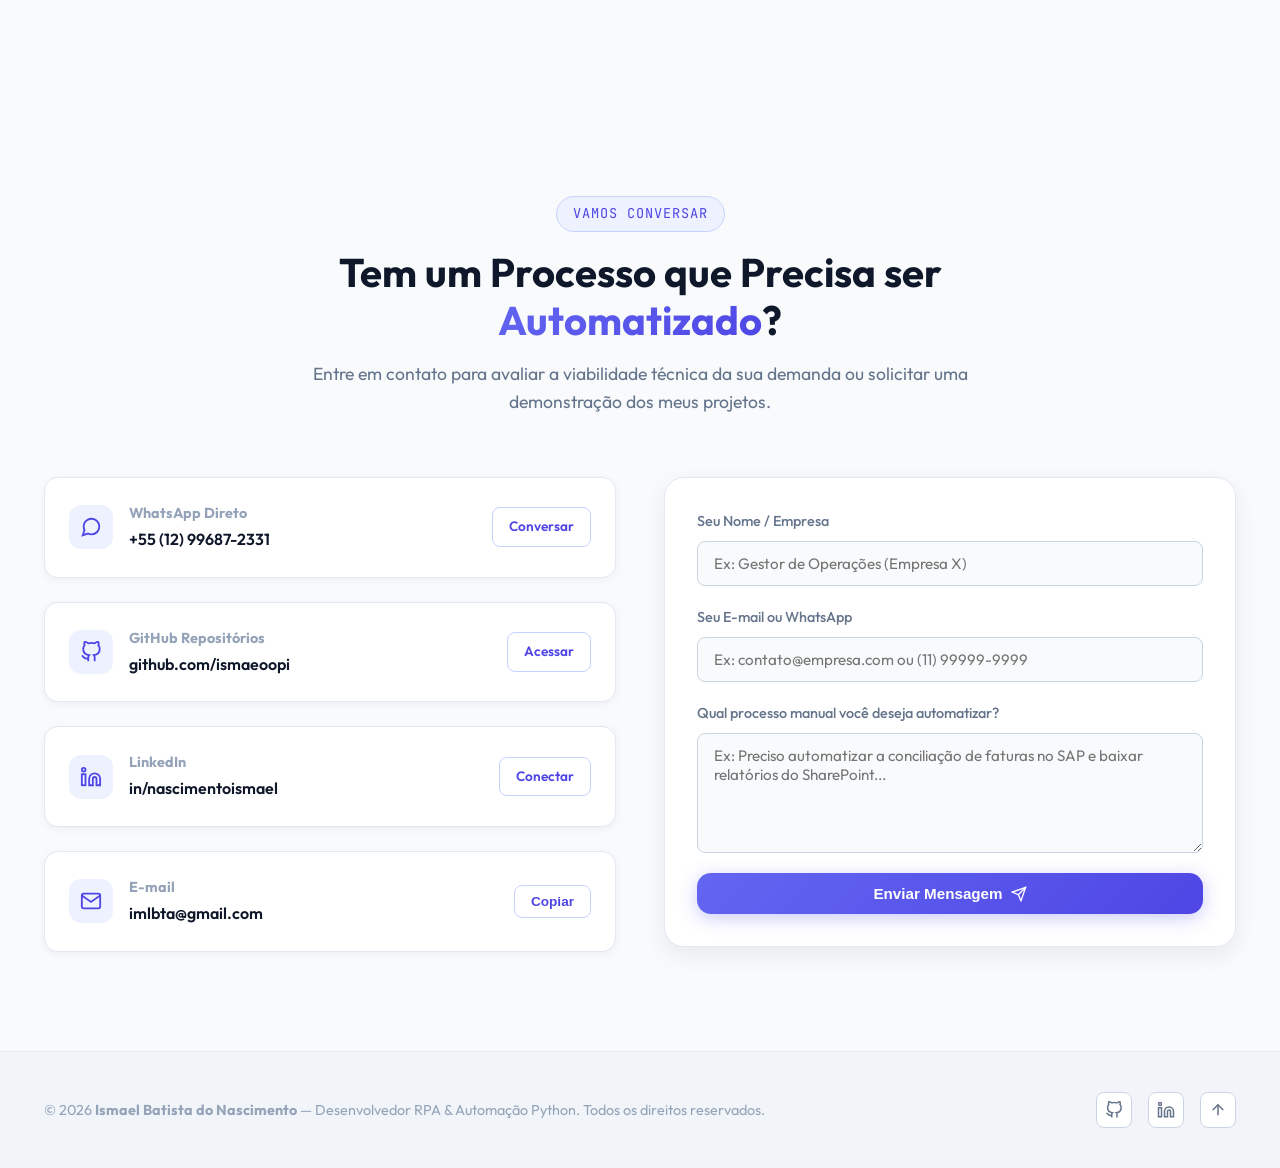
==== commit 559ee1c8: "feat: adiciona calculadora de ROI, refinamento de layout e tema dinamico" ====
--- a/index.html
+++ b/index.html
@@ -23,6 +23,26 @@
   <!-- Estilos -->
   <link rel="stylesheet" href="css/style.css">
   <link rel="stylesheet" href="css/animations.css">
+
+  <!-- Script Dinâmico Anti-FOUC para Seleção de Tema (Claro / Escuro) -->
+  <script>
+    (function() {
+      try {
+        const savedTheme = localStorage.getItem('portfolio-theme');
+        if (savedTheme === 'light' || savedTheme === 'dark') {
+          document.documentElement.setAttribute('data-theme', savedTheme);
+          document.documentElement.style.colorScheme = savedTheme;
+        } else {
+          const prefersDark = window.matchMedia('(prefers-color-scheme: dark)').matches;
+          const initialTheme = prefersDark ? 'dark' : 'light';
+          document.documentElement.setAttribute('data-theme', initialTheme);
+          document.documentElement.style.colorScheme = initialTheme;
+        }
+      } catch (e) {
+        document.documentElement.setAttribute('data-theme', 'dark');
+      }
+    })();
+  </script>
 </head>
 <body>
 
@@ -33,10 +53,16 @@
   <!-- HEADER & NAVEGAÇÃO -->
   <header class="header" id="header">
     <div class="container nav-container">
-      <a href="#" class="logo">
-        <div class="logo-icon">&gt;_</div>
-        <span>ISMAEL<span class="text-gradient">.RPA</span></span>
-      </a>
+      <div class="logo-wrapper">
+        <a href="#" class="logo">
+          <div class="logo-icon">&gt;_</div>
+          <span>ISMAEL<span class="text-gradient">.RPA</span></span>
+        </a>
+        <a href="#contato" class="logo-availability-badge">
+          <span class="pulse-dot"></span>
+          <span>Disponível para novos projetos</span>
+        </a>
+      </div>
 
 
 
@@ -53,6 +79,24 @@
       </nav>
 
       <div class="nav-actions">
+        <!-- BOTÃO DE ALTERNÂNCIA DE TEMA (CLARO / ESCURO) -->
+        <button class="theme-toggle-btn" id="theme-toggle" aria-label="Alternar entre modo claro e escuro" title="Alternar tema claro/escuro">
+          <svg class="theme-icon-sun" width="18" height="18" viewBox="0 0 24 24" fill="none" stroke="currentColor" stroke-width="2" stroke-linecap="round" stroke-linejoin="round" aria-hidden="true">
+            <circle cx="12" cy="12" r="5"></circle>
+            <line x1="12" y1="1" x2="12" y2="3"></line>
+            <line x1="12" y1="21" x2="12" y2="23"></line>
+            <line x1="4.22" y1="4.22" x2="5.64" y2="5.64"></line>
+            <line x1="18.36" y1="18.36" x2="19.78" y2="19.78"></line>
+            <line x1="1" y1="12" x2="3" y2="12"></line>
+            <line x1="21" y1="12" x2="23" y2="12"></line>
+            <line x1="4.22" y1="19.78" x2="5.64" y2="18.36"></line>
+            <line x1="18.36" y1="5.64" x2="19.78" y2="4.22"></line>
+          </svg>
+          <svg class="theme-icon-moon" width="18" height="18" viewBox="0 0 24 24" fill="none" stroke="currentColor" stroke-width="2" stroke-linecap="round" stroke-linejoin="round" aria-hidden="true">
+            <path d="M21 12.79A9 9 0 1 1 11.21 3 7 7 0 0 0 21 12.79z"></path>
+          </svg>
+        </button>
+
         <a href="https://github.com/ismaeoopi" target="_blank" rel="noopener noreferrer" class="btn btn-outline btn-sm" title="Acessar GitHub">
           <svg width="15" height="15" viewBox="0 0 24 24" fill="none" stroke="currentColor" stroke-width="2"><path d="M9 19c-5 1.5-5-2.5-7-3m14 6v-3.87a3.37 3.37 0 0 0-.94-2.61c3.14-.35 6.44-1.54 6.44-7A5.44 5.44 0 0 0 20 4.77 5.07 5.07 0 0 0 19.91 1S18.73.65 16 2.48a13.38 13.38 0 0 0-7 0C6.27.65 5.09 1 5.09 1A5.07 5.07 0 0 0 5 4.77a5.44 5.44 0 0 0-1.5 3.78c0 5.42 3.3 6.61 6.44 7A3.37 3.37 0 0 0 9 18.13V22"></path></svg>
           <span>GitHub</span>
@@ -82,11 +126,7 @@
           Desenvolvedor RPA & Python.
         </h1>
 
-        <a href="#contato" class="hero-availability-badge">
-          <span class="pulse-dot"></span>
-          <span>Disponível para novos projetos</span>
-          <svg width="14" height="14" viewBox="0 0 24 24" fill="none" stroke="currentColor" stroke-width="2"><line x1="5" y1="12" x2="19" y2="12"></line><polyline points="12 5 19 12 12 19"></polyline></svg>
-        </a>
+
 
         <p class="hero-subtitle">
           Especialista em construir robôs autônomos de alta resiliência integrados ao <strong>SAP ERP</strong>, automações web com <strong>Playwright</strong>, processamento de dados com <strong>Pandas</strong> e distribuição de aplicações completas com auto-update.
@@ -314,28 +354,254 @@
         <div class="section-tag">PROJETOS & PRODUTOS REAIS</div>
         <h2 class="section-title">Automações & Plataformas no <span class="text-gradient">Mundo Real</span></h2>
         <p class="section-desc">Sistemas SaaS comerciais e robôs corporativos em produção com código fonte, arquitetura escalável e métricas comprovadas.</p>
+        <div>
+          <div class="section-impact-rank-notice">
+            <span class="rank-indicator-pulse"></span>
+            <span>Organizado por ordem decrescente de ganho operacional &amp; retorno real (ROI)</span>
+          </div>
+        </div>
       </div>
 
 
       <!-- Filtros de Categorias -->
       <div class="project-filters reveal">
         <button class="filter-btn active" data-filter="all">Todos os Projetos</button>
+        <button class="filter-btn" data-filter="erp">SAP ERP & Logística</button>
+        <button class="filter-btn" data-filter="desktop">Estoque & Packlists</button>
+        <button class="filter-btn" data-filter="scraping">Playwright & Fretes</button>
         <button class="filter-btn" data-filter="saas">SaaS & Gestão</button>
-        <button class="filter-btn" data-filter="erp">SAP ERP & Logística</button>
-        <button class="filter-btn" data-filter="scraping">Playwright & Fretes</button>
-        <button class="filter-btn" data-filter="desktop">Estoque & Packlists</button>
         <button class="filter-btn" data-filter="web">Frontend & Web</button>
       </div>
 
-      <!-- Grid de Projetos Reais -->
+      <!-- Grid de Projetos Reais (Ordenados por Impacto e Ganho) -->
       <div class="projects-grid">
         
-        <!-- Projeto em Destaque Especial: Purple System SaaS -->
+        <!-- PROJETO 1 (TOP 1 GANHO): RPA Expedição SAP -->
+        <div class="project-card reveal" data-category="erp">
+          <div class="project-banner">
+            <div class="project-banner-decor"></div>
+            <div class="project-banner-top-left">
+              <div class="project-rank-tag rank-tag--gold">
+                <span>🥇 #1</span> Maior Ganho Operacional
+              </div>
+              <div class="project-category-badge">SAP ERP &amp; Logística</div>
+            </div>
+            <div class="project-banner-metrics">
+              <span class="banner-metric-item"><span class="metric-highlight">3</span> operadores diretos</span>
+              <span class="banner-metric-item"><span id="card-exp-hours">1.092</span> horas Economizadas</span>
+              <span class="banner-metric-item"><span id="card-exp-nfs">2.730</span> NF's recebidas</span>
+            </div>
+            <div class="project-banner-code">
+              &gt; ismaeoopi/rpa_Expedicao<br>
+              &gt; Status: Production Active | Architecture: Flask + pywin32<br>
+              &gt; Auto-Update: Git Native Daemon
+            </div>
+          </div>
+          <div class="project-content">
+            <h3 class="project-title">RPA Expedição &amp; Estoque SAP | Automação Logística End-to-End</h3>
+
+            <!-- Grid de KPIs em Destaque (Visão Recrutador) -->
+            <div class="project-impact-kpis">
+              <div class="impact-kpi-box kpi-emerald">
+                <span class="impact-kpi-num" id="card-exp-hours-grid">+1.092h</span>
+                <span class="impact-kpi-label">Horas Economizadas</span>
+                <span class="impact-kpi-sub" id="card-exp-days-grid">~137 dias úteis poupados</span>
+              </div>
+              <div class="impact-kpi-box kpi-cyan">
+                <span class="impact-kpi-num" id="card-exp-nfs-grid">+2.730</span>
+                <span class="impact-kpi-label">Notas Fiscais SAP</span>
+                <span class="impact-kpi-sub">Conferência 100% autônoma</span>
+              </div>
+              <div class="impact-kpi-box kpi-purple">
+                <span class="impact-kpi-num">12h / dia</span>
+                <span class="impact-kpi-label">Tempo de Equipe</span>
+                <span class="impact-kpi-sub">3 operadores x 4h/dia útil</span>
+              </div>
+            </div>
+
+            <p class="project-desc">
+              Solução corporativa completa empacotada em executável (.exe) autônomo com interface Dark Mode em Flask. Automatiza conferência de remessas, seleção de Unidades de Carga (UC), picking e geração de etiquetas FIP sem exigir instalação de Python nas máquinas dos operadores.
+            </p>
+
+            <div class="project-metrics-badge-wrap">
+              <span class="project-metric-pill">📦 Expedição 100% Autônoma</span>
+              <span class="project-metric-pill">🔄 Auto-Update via Git</span>
+              <span class="project-metric-pill">🎯 Zero Erros de Digitação</span>
+            </div>
+            <div class="project-tags">
+              <span class="project-tag">Python</span>
+              <span class="project-tag">SAP GUI</span>
+              <span class="project-tag">Flask</span>
+              <span class="project-tag">pywin32</span>
+              <span class="project-tag">PyInstaller</span>
+            </div>
+            <div class="project-footer-actions">
+              <button class="project-modal-btn open-modal-trigger" data-project="rpa-expedicao">
+                <span>Ver Arquitetura &amp; Código</span>
+                <svg width="14" height="14" viewBox="0 0 24 24" fill="none" stroke="currentColor" stroke-width="2.5"><polyline points="9 18 15 12 9 6"></polyline></svg>
+              </button>
+              <a href="https://github.com/ismaeoopi/rpa_Expedicao" target="_blank" rel="noopener noreferrer" class="btn btn-outline btn-sm">
+                <svg width="14" height="14" viewBox="0 0 24 24" fill="none" stroke="currentColor" stroke-width="2"><path d="M9 19c-5 1.5-5-2.5-7-3m14 6v-3.87a3.37 3.37 0 0 0-.94-2.61c3.14-.35 6.44-1.54 6.44-7A5.44 5.44 0 0 0 20 4.77 5.07 5.07 0 0 0 19.91 1S18.73.65 16 2.48a13.38 13.38 0 0 0-7 0C6.27.65 5.09 1 5.09 1A5.07 5.07 0 0 0 5 4.77a5.44 5.44 0 0 0-1.5 3.78c0 5.42 3.3 6.61 6.44 7A3.37 3.37 0 0 0 9 18.13V22"></path></svg>
+                <span>Repositório</span>
+              </a>
+            </div>
+          </div>
+        </div>
+
+        <!-- PROJETO 2 (TOP 2 GANHO): Estoque SAP & SharePoint (1 FTE Liberado) -->
+        <div class="project-card reveal" data-category="desktop">
+          <div class="project-banner">
+            <div class="project-banner-decor"></div>
+            <div class="project-banner-top-left">
+              <div class="project-rank-tag rank-tag--silver">
+                <span>🥈 #2</span> Alto Impacto (1 FTE Liberado)
+              </div>
+              <div class="project-category-badge">Estoque &amp; Packlists</div>
+            </div>
+            <div class="project-banner-metrics">
+              <span class="banner-metric-item"><span class="metric-highlight">4</span> analistas diretos</span>
+              <span class="banner-metric-item"><span id="card-est-hours">728</span> horas Economizadas</span>
+              <span class="banner-metric-item"><span id="card-est-days">1 FTE liberado</span> (~91 dias)</span>
+            </div>
+            <div class="project-banner-code">
+              &gt; processo_sap_estoque.py<br>
+              &gt; Cloud: SharePoint Client Sync Active<br>
+              &gt; Transactions: MIGO, PRDI, ADGI, BRID, CO01
+            </div>
+          </div>
+          <div class="project-content">
+            <h3 class="project-title">Automação de Estoque SAP &amp; Baixa de Packlists (MIGO / PRDI)</h3>
+
+            <!-- Grid de KPIs em Destaque (Visão Recrutador) -->
+            <div class="project-impact-kpis">
+              <div class="impact-kpi-box kpi-emerald">
+                <span class="impact-kpi-num" id="card-est-hours-grid">+728h</span>
+                <span class="impact-kpi-label">Horas Economizadas</span>
+                <span class="impact-kpi-sub" id="card-est-days-grid">~91 dias úteis poupados</span>
+              </div>
+              <div class="impact-kpi-box kpi-cyan">
+                <span class="impact-kpi-num">1 FTE</span>
+                <span class="impact-kpi-label">Capacidade Liberada</span>
+                <span class="impact-kpi-sub">8h/dia útil (4 analistas x 2h)</span>
+              </div>
+              <div class="impact-kpi-box kpi-purple">
+                <span class="impact-kpi-num">10+</span>
+                <span class="impact-kpi-label">Transações SAP</span>
+                <span class="impact-kpi-sub">MIGO, PRDI, ADGI em lote</span>
+              </div>
+            </div>
+
+            <p class="project-desc">
+              Engine de automação que sincroniza relatórios do Microsoft SharePoint, processa estruturas de bobinas e matérias-primas e executa em lote mais de 10 transações críticas do SAP (MIGO, PRDI, ADGI, BRID, CO01, CS15, MON, MSC, VL32).
+            </p>
+
+            <div class="project-metrics-badge-wrap">
+              <span class="project-metric-pill">☁️ Integração SharePoint</span>
+              <span class="project-metric-pill">⚡ 10+ Transações SAP</span>
+              <span class="project-metric-pill">📊 Histórico em SQLite</span>
+            </div>
+            <div class="project-tags">
+              <span class="project-tag">Python</span>
+              <span class="project-tag">SAP MIGO/PRDI</span>
+              <span class="project-tag">SharePoint API</span>
+              <span class="project-tag">SQLite</span>
+              <span class="project-tag">Pandas</span>
+            </div>
+            <div class="project-footer-actions">
+              <button class="project-modal-btn open-modal-trigger" data-project="sap-estoque">
+                <span>Ver Arquitetura &amp; Código</span>
+                <svg width="14" height="14" viewBox="0 0 24 24" fill="none" stroke="currentColor" stroke-width="2.5"><polyline points="9 18 15 12 9 6"></polyline></svg>
+              </button>
+              <a href="https://github.com/ismaeoopi/rpa_Expedicao" target="_blank" rel="noopener noreferrer" class="btn btn-outline btn-sm">
+                <svg width="14" height="14" viewBox="0 0 24 24" fill="none" stroke="currentColor" stroke-width="2"><path d="M9 19c-5 1.5-5-2.5-7-3m14 6v-3.87a3.37 3.37 0 0 0-.94-2.61c3.14-.35 6.44-1.54 6.44-7A5.44 5.44 0 0 0 20 4.77 5.07 5.07 0 0 0 19.91 1S18.73.65 16 2.48a13.38 13.38 0 0 0-7 0C6.27.65 5.09 1 5.09 1A5.07 5.07 0 0 0 5 4.77a5.44 5.44 0 0 0-1.5 3.78c0 5.42 3.3 6.61 6.44 7A3.37 3.37 0 0 0 9 18.13V22"></path></svg>
+                <span>Repositório</span>
+              </a>
+            </div>
+          </div>
+        </div>
+
+        <!-- PROJETO 3 (TOP 3 GANHO): Cabotagem, Fretes & Playwright Web -->
+        <div class="project-card reveal" data-category="scraping">
+          <div class="project-banner">
+            <div class="project-banner-decor"></div>
+            <div class="project-banner-top-left">
+              <div class="project-rank-tag rank-tag--bronze">
+                <span>🥉 #3</span> Alta Velocidade &amp; Volume
+              </div>
+              <div class="project-category-badge">Playwright &amp; Fretes</div>
+            </div>
+            <div class="project-banner-metrics" id="cabotagem-odometer-anchor">
+              <span class="banner-metric-item"><span class="metric-highlight">20</span> OF/dia útil</span>
+              <span class="banner-metric-item"><span id="card-cabot-hours">35h 50min</span> Economizadas</span>
+              <span class="banner-metric-item"><span id="card-cabot-ofs">1.720</span> OF's geradas</span>
+            </div>
+            <div class="project-banner-code">
+              &gt; sap_cabotagem_playwright.py<br>
+              &gt; Engine: Playwright Headless + SAP COM<br>
+              &gt; Rate: 15s per Freight Order (OF)
+            </div>
+          </div>
+          <div class="project-content">
+            <h3 class="project-title">Módulo Cabotagem, Ordem de Frete (OF) &amp; Playwright Web</h3>
+
+            <!-- Grid de KPIs em Destaque (Visão Recrutador) -->
+            <div class="project-impact-kpis">
+              <div class="impact-kpi-box kpi-amber">
+                <span class="impact-kpi-num">83%</span>
+                <span class="impact-kpi-label">Ganho de Velocidade</span>
+                <span class="impact-kpi-sub">Redução de 90s para 15s/OF</span>
+              </div>
+              <div class="impact-kpi-box kpi-cyan">
+                <span class="impact-kpi-num" id="card-cabot-ofs-grid">+1.740</span>
+                <span class="impact-kpi-label">Ordens de Frete</span>
+                <span class="impact-kpi-sub">Integração Web + SAP GUI</span>
+              </div>
+              <div class="impact-kpi-box kpi-emerald">
+                <span class="impact-kpi-num" id="card-cabot-hours-grid">36h</span>
+                <span class="impact-kpi-label">Tempo Líquido Salvo</span>
+                <span class="impact-kpi-sub" id="card-cabot-desc-grid">20 OFs por dia útil</span>
+              </div>
+            </div>
+
+            <p class="project-desc">
+              Robô híbrido que opera o portal web de cabotagem e transportadoras via Playwright, cruza tabelas tarifárias com o módulo corporativo de fretes e parametriza custos e CT-es diretamente nas transações de Ordem de Frete do SAP.
+            </p>
+
+            <div class="project-metrics-badge-wrap">
+              <span class="project-metric-pill">🌐 Web RPA com Playwright</span>
+              <span class="project-metric-pill">⏱️ &lt;15s por Ordem de Frete</span>
+              <span class="project-metric-pill">📑 Conciliação de CT-e</span>
+            </div>
+            <div class="project-tags">
+              <span class="project-tag">Playwright</span>
+              <span class="project-tag">SAP GUI</span>
+              <span class="project-tag">Pandas</span>
+              <span class="project-tag">pywin32</span>
+            </div>
+            <div class="project-footer-actions">
+              <button class="project-modal-btn open-modal-trigger" data-project="sap-cabotagem">
+                <span>Ver Arquitetura &amp; Código</span>
+                <svg width="14" height="14" viewBox="0 0 24 24" fill="none" stroke="currentColor" stroke-width="2.5"><polyline points="9 18 15 12 9 6"></polyline></svg>
+              </button>
+              <a href="https://github.com/ismaeoopi/rpa_Expedicao" target="_blank" rel="noopener noreferrer" class="btn btn-outline btn-sm">
+                <svg width="14" height="14" viewBox="0 0 24 24" fill="none" stroke="currentColor" stroke-width="2"><path d="M9 19c-5 1.5-5-2.5-7-3m14 6v-3.87a3.37 3.37 0 0 0-.94-2.61c3.14-.35 6.44-1.54 6.44-7A5.44 5.44 0 0 0 20 4.77 5.07 5.07 0 0 0 19.91 1S18.73.65 16 2.48a13.38 13.38 0 0 0-7 0C6.27.65 5.09 1 5.09 1A5.07 5.07 0 0 0 5 4.77a5.44 5.44 0 0 0-1.5 3.78c0 5.42 3.3 6.61 6.44 7A3.37 3.37 0 0 0 9 18.13V22"></path></svg>
+                <span>Repositório</span>
+              </a>
+            </div>
+          </div>
+        </div>
+
+        <!-- PROJETO 4: Purple System SaaS (Escala Empresarial) -->
         <div class="project-card reveal" data-category="saas" style="border-color: rgba(168, 85, 247, 0.4); box-shadow: 0 0 25px rgba(168, 85, 247, 0.15);">
           <div class="project-banner" style="background: linear-gradient(135deg, #1e1136 0%, #2e1065 100%);">
             <div class="project-banner-decor" style="background: radial-gradient(circle, rgba(168, 85, 247, 0.25) 0%, transparent 70%);"></div>
-            <div class="project-category-badge" style="color: #c084fc; border-color: rgba(168, 85, 247, 0.3); background: rgba(88, 28, 135, 0.4);">
-              ★ SaaS & Plataforma Comercial
+            <div class="project-banner-top-left">
+              <div class="project-rank-tag rank-tag--purple">
+                <span>💼 #4</span> Escala SaaS Empresarial
+              </div>
+              <div class="project-category-badge" style="color: #c084fc; border-color: rgba(168, 85, 247, 0.3); background: rgba(88, 28, 135, 0.4);">
+                ★ SaaS &amp; Plataforma Comercial
+              </div>
             </div>
             <div class="project-banner-metrics">
               <span class="banner-metric-item"><span class="metric-purple">Multiempresa</span> Cloud</span>
@@ -350,13 +616,33 @@
           </div>
           <div class="project-content">
             <h3 class="project-title">Purple System | Plataforma SaaS de Gestão Integrada</h3>
+
+            <!-- Grid de KPIs em Destaque (Visão Recrutador) -->
+            <div class="project-impact-kpis">
+              <div class="impact-kpi-box kpi-purple">
+                <span class="impact-kpi-num">100%</span>
+                <span class="impact-kpi-label">Uptime no PDV</span>
+                <span class="impact-kpi-sub">Vendas offline ininterruptas</span>
+              </div>
+              <div class="impact-kpi-box kpi-cyan">
+                <span class="impact-kpi-num">Multi</span>
+                <span class="impact-kpi-label">Tenancy Cloud</span>
+                <span class="impact-kpi-sub">Gestão central de filiais</span>
+              </div>
+              <div class="impact-kpi-box kpi-emerald">
+                <span class="impact-kpi-num">360°</span>
+                <span class="impact-kpi-label">Estoque &amp; BOM</span>
+                <span class="impact-kpi-sub">Controle de perdas &amp; CMV</span>
+              </div>
+            </div>
+
             <p class="project-desc">
               Sistema de gestão integrada (ERP/SaaS) comercial em produção. Reúne controle de estoque, ficha técnica de produção (BOM), orçamentos, pedidos, financeiro completo (fluxo de caixa e comissões) e PDV desktop offline com sincronização automática em nuvem.
             </p>
             <div class="project-metrics-badge-wrap">
-              <span class="project-metric-pill" style="color: #c084fc; border-color: rgba(168, 85, 247, 0.3); background: rgba(168, 85, 247, 0.1);">⚡ Multiempresa & Multi-tenant</span>
+              <span class="project-metric-pill" style="color: #c084fc; border-color: rgba(168, 85, 247, 0.3); background: rgba(168, 85, 247, 0.1);">⚡ Multiempresa &amp; Multi-tenant</span>
               <span class="project-metric-pill">📶 PDV Offline-First</span>
-              <span class="project-metric-pill">📊 Estoque & Ficha Técnica (BOM)</span>
+              <span class="project-metric-pill">📊 Estoque &amp; Ficha Técnica (BOM)</span>
             </div>
             <div class="project-tags">
               <span class="project-tag">SaaS Multiempresa</span>
@@ -367,7 +653,7 @@
             </div>
             <div class="project-footer-actions">
               <button class="project-modal-btn open-modal-trigger" data-project="purple-system">
-                <span>Ver Arquitetura & Detalhes</span>
+                <span>Ver Arquitetura &amp; Detalhes</span>
                 <svg width="14" height="14" viewBox="0 0 24 24" fill="none" stroke="currentColor" stroke-width="2.5"><polyline points="9 18 15 12 9 6"></polyline></svg>
               </button>
               <a href="https://purplesystem.com.br/" target="_blank" rel="noopener noreferrer" class="btn btn-primary btn-sm" style="background: linear-gradient(135deg, #a855f7 0%, #7c3aed 100%); color: #fff;">
@@ -378,151 +664,16 @@
           </div>
         </div>
 
-        <!-- Projeto Real 1: RPA Expedição SAP -->
-        <div class="project-card reveal" data-category="erp">
-          <div class="project-banner">
-            <div class="project-banner-decor"></div>
-            <div class="project-category-badge">SAP ERP & Logística</div>
-            <div class="project-banner-metrics">
-              <span class="banner-metric-item"><span class="metric-highlight">3</span> usuários diretos</span>
-              <span class="banner-metric-item"><span id="card-exp-hours">1.092</span> horas Economizadas</span>
-              <span class="banner-metric-item"><span id="card-exp-nfs">2.730</span> NF's recebidas</span>
-            </div>
-            <div class="project-banner-code">
-              &gt; ismaeoopi/rpa_Expedicao<br>
-              &gt; Status: Production Active | Architecture: Flask + pywin32<br>
-              &gt; Auto-Update: Git Native Daemon
-            </div>
-          </div>
-          <div class="project-content">
-            <h3 class="project-title">RPA Expedição & Estoque SAP | Automação Logística End-to-End</h3>
-            <p class="project-desc">
-              Solução corporativa completa empacotada em executável (.exe) autônomo com interface Dark Mode em Flask. Automatiza conferência de remessas, seleção de Unidades de Carga (UC), picking e geração de etiquetas FIP sem exigir instalação de Python nas máquinas dos operadores.
-            </p>
-
-            <div class="project-metrics-badge-wrap">
-              <span class="project-metric-pill">📦 Expedição 100% Autônoma</span>
-              <span class="project-metric-pill">🔄 Auto-Update via Git</span>
-              <span class="project-metric-pill">🎯 Zero Erros de Digitação</span>
-            </div>
-            <div class="project-tags">
-              <span class="project-tag">Python</span>
-              <span class="project-tag">SAP GUI</span>
-              <span class="project-tag">Flask</span>
-              <span class="project-tag">pywin32</span>
-              <span class="project-tag">PyInstaller</span>
-            </div>
-            <div class="project-footer-actions">
-              <button class="project-modal-btn open-modal-trigger" data-project="rpa-expedicao">
-                <span>Ver Arquitetura & Código</span>
-                <svg width="14" height="14" viewBox="0 0 24 24" fill="none" stroke="currentColor" stroke-width="2.5"><polyline points="9 18 15 12 9 6"></polyline></svg>
-              </button>
-              <a href="https://github.com/ismaeoopi/rpa_Expedicao" target="_blank" rel="noopener noreferrer" class="btn btn-outline btn-sm">
-                <svg width="14" height="14" viewBox="0 0 24 24" fill="none" stroke="currentColor" stroke-width="2"><path d="M9 19c-5 1.5-5-2.5-7-3m14 6v-3.87a3.37 3.37 0 0 0-.94-2.61c3.14-.35 6.44-1.54 6.44-7A5.44 5.44 0 0 0 20 4.77 5.07 5.07 0 0 0 19.91 1S18.73.65 16 2.48a13.38 13.38 0 0 0-7 0C6.27.65 5.09 1 5.09 1A5.07 5.07 0 0 0 5 4.77a5.44 5.44 0 0 0-1.5 3.78c0 5.42 3.3 6.61 6.44 7A3.37 3.37 0 0 0 9 18.13V22"></path></svg>
-                <span>Repositório</span>
-              </a>
-            </div>
-          </div>
-        </div>
-
-        <!-- Projeto Real 2: Cabotagem, Fretes & Playwright -->
-        <div class="project-card reveal" data-category="scraping">
-          <div class="project-banner">
-            <div class="project-banner-decor"></div>
-            <div class="project-category-badge">Playwright & Fretes</div>
-            <div class="project-banner-metrics" id="cabotagem-odometer-anchor">
-              <span class="banner-metric-item"><span class="metric-highlight">20</span> OF/dia útil</span>
-              <span class="banner-metric-item"><span id="card-cabot-hours">35h 50min</span> Economizadas</span>
-              <span class="banner-metric-item"><span id="card-cabot-ofs">1.720</span> OF's geradas</span>
-            </div>
-            <div class="project-banner-code">
-              &gt; sap_cabotagem_playwright.py<br>
-              &gt; Engine: Playwright Headless + SAP COM<br>
-              &gt; Rate: 15s per Freight Order (OF)
-            </div>
-          </div>
-          <div class="project-content">
-            <h3 class="project-title">Módulo Cabotagem, Ordem de Frete (OF) & Playwright Web</h3>
-            <p class="project-desc">
-              Robô híbrido que opera o portal web de cabotagem e transportadoras via Playwright, cruza tabelas tarifárias com o módulo corporativo de fretes e parametriza custos e CT-es diretamente nas transações de Ordem de Frete do SAP.
-            </p>
-
-            <div class="project-metrics-badge-wrap">
-              <span class="project-metric-pill">🌐 Web RPA com Playwright</span>
-              <span class="project-metric-pill">⏱️ &lt;15s por Ordem de Frete</span>
-              <span class="project-metric-pill">📑 Conciliação de CT-e</span>
-            </div>
-            <div class="project-tags">
-              <span class="project-tag">Playwright</span>
-              <span class="project-tag">SAP GUI</span>
-              <span class="project-tag">Pandas</span>
-              <span class="project-tag">pywin32</span>
-            </div>
-            <div class="project-footer-actions">
-              <button class="project-modal-btn open-modal-trigger" data-project="sap-cabotagem">
-                <span>Ver Arquitetura & Código</span>
-                <svg width="14" height="14" viewBox="0 0 24 24" fill="none" stroke="currentColor" stroke-width="2.5"><polyline points="9 18 15 12 9 6"></polyline></svg>
-              </button>
-              <a href="https://github.com/ismaeoopi/rpa_Expedicao" target="_blank" rel="noopener noreferrer" class="btn btn-outline btn-sm">
-                <svg width="14" height="14" viewBox="0 0 24 24" fill="none" stroke="currentColor" stroke-width="2"><path d="M9 19c-5 1.5-5-2.5-7-3m14 6v-3.87a3.37 3.37 0 0 0-.94-2.61c3.14-.35 6.44-1.54 6.44-7A5.44 5.44 0 0 0 20 4.77 5.07 5.07 0 0 0 19.91 1S18.73.65 16 2.48a13.38 13.38 0 0 0-7 0C6.27.65 5.09 1 5.09 1A5.07 5.07 0 0 0 5 4.77a5.44 5.44 0 0 0-1.5 3.78c0 5.42 3.3 6.61 6.44 7A3.37 3.37 0 0 0 9 18.13V22"></path></svg>
-                <span>Repositório</span>
-              </a>
-            </div>
-          </div>
-        </div>
-
-        <!-- Projeto Real 3: Estoque SAP & SharePoint -->
-        <div class="project-card reveal" data-category="desktop">
-          <div class="project-banner">
-            <div class="project-banner-decor"></div>
-            <div class="project-category-badge">Estoque & Packlists</div>
-            <div class="project-banner-metrics">
-              <span class="banner-metric-item"><span class="metric-highlight">4</span> usuários diretos</span>
-              <span class="banner-metric-item"><span id="card-est-hours">728</span> horas Economizadas</span>
-              <span class="banner-metric-item"><span id="card-est-days">1 FTE liberado</span> (~91 dias)</span>
-            </div>
-            <div class="project-banner-code">
-              &gt; processo_sap_estoque.py<br>
-              &gt; Cloud: SharePoint Client Sync Active<br>
-              &gt; Transactions: MIGO, PRDI, ADGI, BRID, CO01
-            </div>
-          </div>
-          <div class="project-content">
-            <h3 class="project-title">Automação de Estoque SAP & Baixa de Packlists (MIGO / PRDI)</h3>
-            <p class="project-desc">
-              Engine de automação que sincroniza relatórios do Microsoft SharePoint, processa estruturas de bobinas e matérias-primas e executa em lote mais de 10 transações críticas do SAP (MIGO, PRDI, ADGI, BRID, CO01, CS15, MON, MSC, VL32).
-            </p>
-
-            <div class="project-metrics-badge-wrap">
-              <span class="project-metric-pill">☁️ Integração SharePoint</span>
-              <span class="project-metric-pill">⚡ 10+ Transações SAP</span>
-              <span class="project-metric-pill">📊 Histórico em SQLite</span>
-            </div>
-            <div class="project-tags">
-              <span class="project-tag">Python</span>
-              <span class="project-tag">SAP MIGO/PRDI</span>
-              <span class="project-tag">SharePoint API</span>
-              <span class="project-tag">SQLite</span>
-              <span class="project-tag">Pandas</span>
-            </div>
-            <div class="project-footer-actions">
-              <button class="project-modal-btn open-modal-trigger" data-project="sap-estoque">
-                <span>Ver Arquitetura & Código</span>
-                <svg width="14" height="14" viewBox="0 0 24 24" fill="none" stroke="currentColor" stroke-width="2.5"><polyline points="9 18 15 12 9 6"></polyline></svg>
-              </button>
-              <a href="https://github.com/ismaeoopi/rpa_Expedicao" target="_blank" rel="noopener noreferrer" class="btn btn-outline btn-sm">
-                <svg width="14" height="14" viewBox="0 0 24 24" fill="none" stroke="currentColor" stroke-width="2"><path d="M9 19c-5 1.5-5-2.5-7-3m14 6v-3.87a3.37 3.37 0 0 0-.94-2.61c3.14-.35 6.44-1.54 6.44-7A5.44 5.44 0 0 0 20 4.77 5.07 5.07 0 0 0 19.91 1S18.73.65 16 2.48a13.38 13.38 0 0 0-7 0C6.27.65 5.09 1 5.09 1A5.07 5.07 0 0 0 5 4.77a5.44 5.44 0 0 0-1.5 3.78c0 5.42 3.3 6.61 6.44 7A3.37 3.37 0 0 0 9 18.13V22"></path></svg>
-                <span>Repositório</span>
-              </a>
-            </div>
-          </div>
-        </div>
-
-        <!-- Projeto Real 4: JR Cruz Site -->
+        <!-- PROJETO 5: JR Cruz Site (Alta Performance & CI/CD) -->
         <div class="project-card reveal" data-category="web">
           <div class="project-banner">
             <div class="project-banner-decor"></div>
-            <div class="project-category-badge">Frontend & Web</div>
+            <div class="project-banner-top-left">
+              <div class="project-rank-tag rank-tag--cyan">
+                <span>⚡ #5</span> Máxima Performance Web
+              </div>
+              <div class="project-category-badge">Frontend &amp; Web</div>
+            </div>
             <div class="project-banner-metrics">
               <span class="banner-metric-item"><span class="metric-highlight">Deploy CI/CD</span> GitHub Pages</span>
               <span class="banner-metric-item"><span class="metric-highlight">100%</span> Score Performance</span>
@@ -535,7 +686,27 @@
             </div>
           </div>
           <div class="project-content">
-            <h3 class="project-title">Plataforma Web Institucional JR Cruz (Frontend & CI/CD)</h3>
+            <h3 class="project-title">Plataforma Web Institucional JR Cruz (Frontend &amp; CI/CD)</h3>
+
+            <!-- Grid de KPIs em Destaque (Visão Recrutador) -->
+            <div class="project-impact-kpis">
+              <div class="impact-kpi-box kpi-emerald">
+                <span class="impact-kpi-num">100/100</span>
+                <span class="impact-kpi-label">Performance Score</span>
+                <span class="impact-kpi-sub">Auditoria Google Lighthouse</span>
+              </div>
+              <div class="impact-kpi-box kpi-cyan">
+                <span class="impact-kpi-num">&lt; 1s</span>
+                <span class="impact-kpi-label">Tempo de Carga</span>
+                <span class="impact-kpi-sub">Carregamento instantâneo</span>
+              </div>
+              <div class="impact-kpi-box kpi-purple">
+                <span class="impact-kpi-num">0 R$</span>
+                <span class="impact-kpi-label">Custo de Servidor</span>
+                <span class="impact-kpi-sub">Deploy CI/CD GitHub Pages</span>
+              </div>
+            </div>
+
             <p class="project-desc">
               Site institucional corporativo construído com HTML5 semântico, CSS3 responsivo e JavaScript limpo. Hospedado com deploy contínuo via GitHub Pages para máxima disponibilidade e velocidade de carregamento instantâneo.
             </p>
@@ -552,7 +723,7 @@
             </div>
             <div class="project-footer-actions">
               <button class="project-modal-btn open-modal-trigger" data-project="jrcruz-site">
-                <span>Ver Arquitetura & Código</span>
+                <span>Ver Arquitetura &amp; Código</span>
                 <svg width="14" height="14" viewBox="0 0 24 24" fill="none" stroke="currentColor" stroke-width="2.5"><polyline points="9 18 15 12 9 6"></polyline></svg>
               </button>
               <a href="https://ismaeoopi.github.io/jrcruz-site/" target="_blank" rel="noopener noreferrer" class="btn btn-outline btn-sm">
@@ -577,6 +748,22 @@
       </div>
 
       <div class="roi-box reveal">
+        <!-- Header da Calculadora de ROI -->
+        <div class="roi-header">
+          <div class="roi-header-info">
+            <span class="roi-badge">
+              <svg width="14" height="14" viewBox="0 0 24 24" fill="none" stroke="currentColor" stroke-width="2"><path d="M12 2v20M17 5H9.5a3.5 3.5 0 0 0 0 7h5a3.5 3.5 0 0 1 0 7H6"></path></svg>
+              Calculadora de ROI em RPA
+            </span>
+            <h3 class="roi-title">Calculadora de Economia Operacional: <span class="text-emerald">Quanto sua Empresa Economiza com RPA?</span></h3>
+            <p class="roi-subtitle">Descubra o retorno financeiro do seu robô, horas recuperadas e payback estimado em tempo real.</p>
+          </div>
+          <div class="roi-header-status">
+            <span class="pulse-dot"></span>
+            <span>Simulação em Tempo Real</span>
+          </div>
+        </div>
+
         <!-- Controles Deslizantes -->
         <div class="roi-inputs">
           <div class="roi-input-group">
--- a/css/style.css
+++ b/css/style.css
@@ -11,6 +11,9 @@
   --bg-card: rgba(16, 23, 41, 0.7);
   --bg-card-hover: rgba(22, 33, 58, 0.85);
   --bg-glass: rgba(14, 20, 36, 0.6);
+  --bg-chip: rgba(0, 242, 254, 0.08);
+  --border-chip: rgba(0, 242, 254, 0.25);
+  --text-chip: var(--accent-cyan);
   
   /* Cores de Destaque & Neons */
   --accent-cyan: #00f2fe;
@@ -55,6 +58,54 @@
   --transition-smooth: 0.35s cubic-bezier(0.16, 1, 0.3, 1);
 }
 
+/* ==========================================================================
+   PALETA HÍBRIDA: SLATE & INDIGO-VIOLET (MODO CLARO)
+   Fundo Principal: Slate 50 (#F8FAFC)
+   Cards & Superfícies: Branco puro (#FFFFFF)
+   Texto Primário: Slate 900 (#0F172A)
+   Texto Secundário: Slate 500 (#64748B)
+   Bordas & Divisores: Slate 200 (#E2E8F0)
+   Destaque Primário (CTA): Índigo / Violeta vibrante (#6366F1)
+   Destaque Hover / Ação: Violeta profundo (#4F46E5)
+   Fundo de Destaque Suave: Lavanda claro (#EEF2FF)
+   ========================================================================== */
+[data-theme="light"] {
+  --bg-primary: #F8FAFC;
+  --bg-secondary: #F1F5F9;
+  --bg-tertiary: #E2E8F0;
+  --bg-card: #FFFFFF;
+  --bg-card-hover: #F8FAFC;
+  --bg-glass: rgba(255, 255, 255, 0.88);
+  --bg-chip: #EEF2FF;
+  --border-chip: #C7D2FE;
+  --text-chip: #4F46E5;
+
+  --accent-cyan: #4F46E5;
+  --accent-blue: #6366F1;
+  --accent-emerald: #059669;
+  --accent-purple: #7C3AED;
+  --accent-amber: #D97706;
+  --accent-rose: #E11D48;
+
+  --gradient-tech: linear-gradient(135deg, #6366F1 0%, #4F46E5 100%);
+  --gradient-emerald: linear-gradient(135deg, #059669 0%, #0D9488 100%);
+  --gradient-purple: linear-gradient(135deg, #7C3AED 0%, #6366F1 100%);
+  --gradient-card-border: linear-gradient(135deg, rgba(99, 102, 241, 0.35) 0%, rgba(226, 232, 240, 0.8) 50%, rgba(79, 70, 229, 0.25) 100%);
+  --gradient-glow: radial-gradient(circle at 50% 50%, rgba(99, 102, 241, 0.08) 0%, transparent 70%);
+
+  --text-primary: #0F172A;
+  --text-secondary: #64748B;
+  --text-muted: #94A3B8;
+  --text-accent: #4F46E5;
+
+  --border-subtle: #E2E8F0;
+  --border-glow: rgba(99, 102, 241, 0.4);
+  --shadow-sm: 0 2px 8px rgba(15, 23, 42, 0.05);
+  --shadow-md: 0 8px 24px rgba(15, 23, 42, 0.07);
+  --shadow-glow: 0 10px 25px rgba(99, 102, 241, 0.12);
+  --shadow-emerald-glow: 0 10px 25px rgba(5, 150, 105, 0.12);
+}
+
 /* Reset Global */
 *, *::before, *::after {
   margin: 0;
@@ -66,6 +117,10 @@
   scroll-behavior: smooth;
   font-size: 16px;
   color-scheme: dark;
+}
+
+html[data-theme="light"] {
+  color-scheme: light;
 }
 
 body {
@@ -77,6 +132,7 @@
   position: relative;
   min-height: 100vh;
   -webkit-font-smoothing: antialiased;
+  transition: background-color 0.3s ease, color 0.3s ease;
 }
 
 /* Background Grid & Ambient Glow */
@@ -210,6 +266,41 @@
   justify-content: space-between;
 }
 
+.logo-wrapper {
+  display: flex;
+  flex-direction: column;
+  gap: 4px;
+}
+
+.logo-availability-badge {
+  display: inline-flex;
+  align-items: center;
+  gap: 5px;
+  padding: 2px 10px;
+  background: rgba(16, 185, 129, 0.08);
+  border: 1px solid rgba(16, 185, 129, 0.25);
+  border-radius: var(--radius-full);
+  color: var(--accent-emerald);
+  font-family: var(--font-mono);
+  font-size: 0.65rem;
+  font-weight: 600;
+  text-decoration: none;
+  transition: var(--transition-smooth);
+  width: fit-content;
+  letter-spacing: 0.02em;
+}
+
+.logo-availability-badge:hover {
+  background: rgba(16, 185, 129, 0.18);
+  border-color: var(--accent-emerald);
+  box-shadow: 0 0 15px rgba(16, 185, 129, 0.25);
+}
+
+.logo-availability-badge .pulse-dot {
+  width: 5px;
+  height: 5px;
+}
+
 .logo {
   display: flex;
   align-items: center;
@@ -367,6 +458,84 @@
   color: var(--text-primary);
   padding: 8px;
   cursor: pointer;
+}
+
+/* Theme Toggle Button (Light / Dark Switcher) */
+.theme-toggle-btn {
+  display: inline-flex;
+  align-items: center;
+  justify-content: center;
+  width: 38px;
+  height: 38px;
+  border-radius: var(--radius-sm);
+  background: rgba(255, 255, 255, 0.05);
+  border: 1px solid var(--border-subtle);
+  color: var(--text-primary);
+  cursor: pointer;
+  position: relative;
+  transition: var(--transition-smooth);
+  overflow: hidden;
+  padding: 0;
+  flex-shrink: 0;
+}
+
+.theme-toggle-btn:hover {
+  background: rgba(0, 242, 254, 0.12);
+  border-color: var(--accent-cyan);
+  color: var(--accent-cyan);
+  transform: translateY(-2px);
+  box-shadow: 0 0 16px rgba(0, 242, 254, 0.25);
+}
+
+.theme-icon-sun,
+.theme-icon-moon {
+  position: absolute;
+  top: 50%;
+  left: 50%;
+  margin-top: -9px;
+  margin-left: -9px;
+  width: 18px;
+  height: 18px;
+  transition: transform 0.45s cubic-bezier(0.16, 1, 0.3, 1), opacity 0.3s ease;
+  pointer-events: none;
+}
+
+/* Default / Dark state: Sun icon visible to click and switch to Light */
+:root:not([data-theme="light"]) .theme-icon-sun {
+  transform: rotate(0deg) scale(1);
+  opacity: 1;
+  color: #facc15;
+}
+
+:root:not([data-theme="light"]) .theme-icon-moon {
+  transform: rotate(-90deg) scale(0);
+  opacity: 0;
+}
+
+/* Light Mode: Moon icon visible to click and switch to Dark */
+[data-theme="light"] .theme-icon-sun {
+  transform: rotate(90deg) scale(0);
+  opacity: 0;
+}
+
+[data-theme="light"] .theme-icon-moon {
+  transform: rotate(0deg) scale(1);
+  opacity: 1;
+  color: #4F46E5;
+}
+
+[data-theme="light"] .theme-toggle-btn {
+  background: #FFFFFF;
+  border-color: #E2E8F0;
+  color: #0F172A;
+  box-shadow: 0 2px 8px rgba(15, 23, 42, 0.06);
+}
+
+[data-theme="light"] .theme-toggle-btn:hover {
+  background: #EEF2FF;
+  border-color: #6366F1;
+  color: #4F46E5;
+  box-shadow: 0 0 16px rgba(99, 102, 241, 0.25);
 }
 
 /* ==========================================================================
@@ -1087,6 +1256,88 @@
   pointer-events: none;
 }
 
+.section-impact-rank-notice {
+  display: inline-flex;
+  align-items: center;
+  gap: 8px;
+  background: rgba(16, 185, 129, 0.08);
+  border: 1px solid rgba(16, 185, 129, 0.3);
+  padding: 6px 14px;
+  border-radius: var(--radius-full);
+  font-family: var(--font-mono);
+  font-size: 0.8rem;
+  color: var(--accent-emerald);
+  margin-top: 14px;
+  box-shadow: 0 0 15px rgba(16, 185, 129, 0.1);
+}
+
+.section-impact-rank-notice .rank-indicator-pulse {
+  width: 8px;
+  height: 8px;
+  border-radius: 50%;
+  background: var(--accent-emerald);
+  box-shadow: 0 0 8px var(--accent-emerald);
+  display: inline-block;
+  animation: pulseDot 2s infinite ease-in-out;
+}
+
+.project-banner-top-left {
+  display: flex;
+  flex-direction: column;
+  align-items: flex-start;
+  gap: 8px;
+  z-index: 2;
+}
+
+.project-rank-tag {
+  display: inline-flex;
+  align-items: center;
+  gap: 6px;
+  padding: 4px 10px;
+  border-radius: var(--radius-full);
+  font-family: var(--font-mono);
+  font-size: 0.72rem;
+  font-weight: 700;
+  letter-spacing: 0.02em;
+  text-transform: uppercase;
+  backdrop-filter: blur(8px);
+}
+
+.rank-tag--gold {
+  background: linear-gradient(135deg, rgba(234, 179, 8, 0.22) 0%, rgba(202, 138, 4, 0.12) 100%);
+  border: 1px solid rgba(234, 179, 8, 0.5);
+  color: #fde047;
+  box-shadow: 0 0 16px rgba(234, 179, 8, 0.25);
+}
+
+.rank-tag--silver {
+  background: linear-gradient(135deg, rgba(148, 163, 184, 0.22) 0%, rgba(100, 116, 139, 0.12) 100%);
+  border: 1px solid rgba(148, 163, 184, 0.5);
+  color: #e2e8f0;
+  box-shadow: 0 0 16px rgba(148, 163, 184, 0.2);
+}
+
+.rank-tag--bronze {
+  background: linear-gradient(135deg, rgba(249, 115, 22, 0.22) 0%, rgba(194, 65, 12, 0.12) 100%);
+  border: 1px solid rgba(249, 115, 22, 0.5);
+  color: #fdba74;
+  box-shadow: 0 0 16px rgba(249, 115, 22, 0.25);
+}
+
+.rank-tag--purple {
+  background: linear-gradient(135deg, rgba(168, 85, 247, 0.22) 0%, rgba(126, 34, 206, 0.12) 100%);
+  border: 1px solid rgba(168, 85, 247, 0.5);
+  color: #d8b4fe;
+  box-shadow: 0 0 16px rgba(168, 85, 247, 0.25);
+}
+
+.rank-tag--cyan {
+  background: linear-gradient(135deg, rgba(6, 182, 212, 0.22) 0%, rgba(14, 116, 144, 0.12) 100%);
+  border: 1px solid rgba(6, 182, 212, 0.5);
+  color: #67e8f9;
+  box-shadow: 0 0 16px rgba(6, 182, 212, 0.25);
+}
+
 .project-category-badge {
   align-self: flex-start;
   padding: 4px 12px;
@@ -1116,11 +1367,11 @@
   display: flex;
   flex-direction: column;
   align-items: flex-end;
-  gap: 3px;
+  gap: 4px;
   text-align: right;
   z-index: 2;
   font-family: var(--font-mono);
-  font-size: 0.73rem;
+  font-size: 0.75rem;
   line-height: 1.45;
   color: var(--text-secondary);
 }
@@ -1128,9 +1379,13 @@
 .banner-metric-item {
   display: inline-flex;
   align-items: center;
-  gap: 4px;
+  gap: 5px;
   white-space: nowrap;
   letter-spacing: -0.01em;
+  background: rgba(0, 0, 0, 0.4);
+  padding: 2px 8px;
+  border-radius: var(--radius-sm);
+  border: 1px solid rgba(255, 255, 255, 0.06);
 }
 
 .banner-metric-item span[id] {
@@ -1146,6 +1401,96 @@
 .banner-metric-item .metric-purple {
   color: #c084fc;
   font-weight: 700;
+}
+
+/* Grid de KPIs de Alto Impacto para Recrutadores */
+.project-impact-kpis {
+  display: grid;
+  grid-template-columns: repeat(3, 1fr);
+  gap: 8px;
+  background: rgba(15, 23, 42, 0.75);
+  border: 1px solid rgba(255, 255, 255, 0.08);
+  border-radius: var(--radius-md);
+  padding: 12px 10px;
+  margin: 2px 0 4px 0;
+  backdrop-filter: blur(10px);
+  position: relative;
+  overflow: hidden;
+}
+
+.project-impact-kpis::before {
+  content: '';
+  position: absolute;
+  top: 0;
+  left: 0;
+  right: 0;
+  height: 1px;
+  background: linear-gradient(90deg, transparent, rgba(0, 242, 254, 0.35), transparent);
+}
+
+.impact-kpi-box {
+  display: flex;
+  flex-direction: column;
+  gap: 3px;
+  padding: 4px 6px;
+  border-right: 1px solid rgba(255, 255, 255, 0.06);
+  min-width: 0;
+}
+
+.impact-kpi-box:last-child {
+  border-right: none;
+}
+
+.impact-kpi-num {
+  font-family: var(--font-mono);
+  font-size: 1.4rem;
+  font-weight: 800;
+  line-height: 1.1;
+  letter-spacing: -0.02em;
+  color: var(--text-primary);
+  white-space: nowrap;
+  overflow: hidden;
+  text-overflow: ellipsis;
+}
+
+.kpi-emerald .impact-kpi-num {
+  color: #10b981;
+  text-shadow: 0 0 14px rgba(16, 185, 129, 0.45);
+}
+
+.kpi-cyan .impact-kpi-num {
+  color: #00f2fe;
+  text-shadow: 0 0 14px rgba(0, 242, 254, 0.45);
+}
+
+.kpi-amber .impact-kpi-num {
+  color: #fbbf24;
+  text-shadow: 0 0 14px rgba(251, 191, 36, 0.45);
+}
+
+.kpi-purple .impact-kpi-num {
+  color: #c084fc;
+  text-shadow: 0 0 14px rgba(192, 132, 252, 0.45);
+}
+
+.impact-kpi-label {
+  font-size: 0.74rem;
+  font-weight: 600;
+  color: var(--text-primary);
+  text-transform: uppercase;
+  letter-spacing: 0.02em;
+  white-space: nowrap;
+  overflow: hidden;
+  text-overflow: ellipsis;
+}
+
+.impact-kpi-sub {
+  font-size: 0.7rem;
+  color: var(--text-muted);
+  line-height: 1.3;
+  white-space: nowrap;
+  overflow: hidden;
+  text-overflow: ellipsis;
 }
 
 .project-content {
@@ -1250,6 +1595,68 @@
   grid-template-columns: 1fr 1fr;
   gap: 48px;
   align-items: center;
+}
+
+.roi-header {
+  grid-column: 1 / -1;
+  display: flex;
+  align-items: center;
+  justify-content: space-between;
+  gap: 20px;
+  padding-bottom: 24px;
+  border-bottom: 1px solid rgba(255, 255, 255, 0.08);
+  margin-bottom: 4px;
+}
+
+.roi-header-info {
+  display: flex;
+  flex-direction: column;
+  gap: 8px;
+}
+
+.roi-badge {
+  display: inline-flex;
+  align-items: center;
+  gap: 6px;
+  font-size: 0.75rem;
+  font-weight: 700;
+  letter-spacing: 0.08em;
+  text-transform: uppercase;
+  color: var(--accent-cyan);
+  background: rgba(0, 242, 254, 0.08);
+  border: 1px solid rgba(0, 242, 254, 0.2);
+  padding: 4px 12px;
+  border-radius: 999px;
+  width: fit-content;
+}
+
+.roi-title {
+  font-size: 1.45rem;
+  font-weight: 700;
+  color: var(--text-primary);
+  margin: 0;
+  line-height: 1.35;
+}
+
+.roi-subtitle {
+  font-size: 0.95rem;
+  color: var(--text-secondary);
+  margin: 0;
+  line-height: 1.5;
+}
+
+.roi-header-status {
+  display: inline-flex;
+  align-items: center;
+  gap: 8px;
+  font-size: 0.8rem;
+  font-weight: 600;
+  color: #10B981;
+  background: rgba(16, 185, 129, 0.1);
+  border: 1px solid rgba(16, 185, 129, 0.25);
+  padding: 6px 14px;
+  border-radius: 999px;
+  white-space: nowrap;
 }
 
 .roi-inputs {
@@ -1850,6 +2257,15 @@
   .roi-box {
     grid-template-columns: 1fr;
     gap: 32px;
+  }
+  .roi-header {
+    flex-direction: column;
+    align-items: flex-start;
+    gap: 16px;
+    padding-bottom: 20px;
+  }
+  .roi-title {
+    font-size: 1.25rem;
   }
   .pipeline-grid {
     grid-template-columns: repeat(2, 1fr);
@@ -2661,4 +3077,804 @@
     text-align: left;
     margin-top: 6px;
   }
-}
+  .project-impact-kpis {
+    grid-template-columns: 1fr;
+    gap: 10px;
+    padding: 10px;
+  }
+  .impact-kpi-box {
+    border-right: none;
+    border-bottom: 1px solid rgba(255, 255, 255, 0.06);
+    padding-bottom: 8px;
+  }
+  .impact-kpi-box:last-child {
+    border-bottom: none;
+    padding-bottom: 0;
+  }
+}
+
+/* ==========================================================================
+   TEMA CLARO - REGRAS ESPECÍFICAS DE COMPONENTES (SLATE & INDIGO-VIOLET)
+   Garante contraste impecável para recrutadores e leitura clara dos cards
+   ========================================================================== */
+
+/* Grid de Fundo & Luzes Ambientais no Tema Claro */
+[data-theme="light"] body::before {
+  background-image: 
+    linear-gradient(to right, rgba(15, 23, 42, 0.035) 1px, transparent 1px),
+    linear-gradient(to bottom, rgba(15, 23, 42, 0.035) 1px, transparent 1px);
+}
+
+[data-theme="light"] .ambient-light-1 {
+  background: radial-gradient(circle, rgba(99, 102, 241, 0.08) 0%, transparent 70%);
+  filter: blur(90px);
+}
+
+[data-theme="light"] .ambient-light-2 {
+  background: radial-gradient(circle, rgba(124, 58, 237, 0.06) 0%, transparent 70%);
+  filter: blur(100px);
+}
+
+/* Header & Navegação */
+[data-theme="light"] .header.scrolled {
+  background: rgba(248, 250, 252, 0.9);
+  backdrop-filter: blur(14px);
+  -webkit-backdrop-filter: blur(14px);
+  border-bottom: 1px solid var(--border-subtle);
+  box-shadow: 0 4px 20px rgba(15, 23, 42, 0.06);
+}
+
+[data-theme="light"] .logo-icon {
+  background: #EEF2FF;
+  border-color: #C7D2FE;
+  color: #4F46E5;
+  box-shadow: 0 2px 10px rgba(99, 102, 241, 0.15);
+}
+
+[data-theme="light"] .logo-availability-badge {
+  background: #ECFDF5;
+  border-color: #A7F3D0;
+  color: #059669;
+}
+
+[data-theme="light"] .logo-availability-badge:hover {
+  background: #D1FAE5;
+  border-color: #059669;
+  box-shadow: 0 0 15px rgba(16, 185, 129, 0.2);
+}
+
+[data-theme="light"] .nav-link {
+  color: #64748B;
+}
+
+[data-theme="light"] .nav-link:hover,
+[data-theme="light"] .nav-link.active {
+  color: #4F46E5;
+}
+
+[data-theme="light"] .mobile-menu-btn {
+  border-color: var(--border-subtle);
+  color: var(--text-primary);
+}
+
+/* Botões */
+[data-theme="light"] .btn-primary {
+  background: linear-gradient(135deg, #6366F1 0%, #4F46E5 100%);
+  color: #FFFFFF;
+  box-shadow: 0 4px 18px rgba(99, 102, 241, 0.35);
+}
+
+[data-theme="light"] .btn-primary:hover {
+  background: linear-gradient(135deg, #4F46E5 0%, #4338CA 100%);
+  box-shadow: 0 6px 24px rgba(99, 102, 241, 0.45);
+}
+
+[data-theme="light"] .btn-secondary {
+  background: #FFFFFF;
+  color: #0F172A;
+  border: 1px solid #E2E8F0;
+  box-shadow: var(--shadow-sm);
+}
+
+[data-theme="light"] .btn-secondary:hover {
+  background: #F1F5F9;
+  border-color: #CBD5E1;
+}
+
+[data-theme="light"] .btn-outline {
+  background: #FFFFFF;
+  color: #4F46E5;
+  border: 1px solid #C7D2FE;
+}
+
+[data-theme="light"] .btn-outline:hover {
+  background: #EEF2FF;
+  border-color: #6366F1;
+  color: #4338CA;
+  box-shadow: 0 0 18px rgba(99, 102, 241, 0.2);
+}
+
+/* Hero Section */
+[data-theme="light"] .hero-badge {
+  background: #ECFDF5;
+  border-color: #A7F3D0;
+  color: #059669;
+}
+
+[data-theme="light"] .hero-metric-item {
+  background: #FFFFFF;
+  border: 1px solid #E2E8F0;
+  box-shadow: 0 4px 14px rgba(15, 23, 42, 0.05);
+}
+
+[data-theme="light"] .hero-metric-item:hover {
+  border-color: #6366F1;
+  box-shadow: 0 8px 24px rgba(99, 102, 241, 0.12);
+}
+
+[data-theme="light"] .hero-metric-item.hero-metric-live {
+  border-color: rgba(5, 150, 105, 0.25);
+}
+
+[data-theme="light"] .hero-metric-item .metric-number {
+  color: #4F46E5;
+}
+
+[data-theme="light"] .hero-metric-item .metric-number.text-emerald-glow {
+  color: #059669;
+  text-shadow: none;
+}
+
+[data-theme="light"] .hero-metric-item .metric-number.text-cyan-glow {
+  color: #4F46E5;
+  text-shadow: none;
+}
+
+[data-theme="light"] .hero-metrics-col-title {
+  color: #4F46E5;
+  border-bottom-color: rgba(99, 102, 241, 0.2);
+}
+
+[data-theme="light"] .hero-hours-live-tag {
+  background: #ECFDF5;
+  border-color: #A7F3D0;
+  color: #059669;
+}
+
+/* Section Header Tags */
+[data-theme="light"] .section-tag {
+  background: #EEF2FF;
+  border-color: #C7D2FE;
+  color: #4F46E5;
+}
+
+/* Terminal Simulator */
+[data-theme="light"] .terminal-card {
+  background: #FFFFFF;
+  border: 1px solid #E2E8F0;
+  box-shadow: 0 16px 40px rgba(15, 23, 42, 0.08);
+}
+
+[data-theme="light"] .terminal-header {
+  background: #F8FAFC;
+  border-bottom: 1px solid #E2E8F0;
+}
+
+[data-theme="light"] .terminal-tab {
+  color: #64748B;
+}
+
+[data-theme="light"] .terminal-tab.active {
+  background: #EEF2FF;
+  border-color: #C7D2FE;
+  color: #4F46E5;
+}
+
+[data-theme="light"] .terminal-btn-icon:hover {
+  color: #0F172A;
+  background: #EEF2FF;
+}
+
+[data-theme="light"] .terminal-body {
+  background: #F8FAFC;
+  scrollbar-color: rgba(99, 102, 241, 0.25) transparent;
+}
+
+[data-theme="light"] .terminal-body::-webkit-scrollbar-thumb {
+  background: rgba(99, 102, 241, 0.25);
+}
+
+[data-theme="light"] .term-msg {
+  color: #0F172A;
+}
+
+[data-theme="light"] .term-progress-bar {
+  background: #E2E8F0;
+}
+
+[data-theme="light"] .terminal-footer {
+  background: #F8FAFC;
+  border-top: 1px solid #E2E8F0;
+  color: #64748B;
+}
+
+[data-theme="light"] .term-tag.info {
+  background: #EEF2FF;
+  color: #4F46E5;
+}
+
+[data-theme="light"] .term-tag.success {
+  background: #ECFDF5;
+  color: #059669;
+}
+
+[data-theme="light"] .term-tag.warn {
+  background: #FEF3C7;
+  color: #D97706;
+}
+
+[data-theme="light"] .term-tag.bot {
+  background: #F3E8FF;
+  color: #7C3AED;
+}
+
+[data-theme="light"] .term-tag.speed {
+  background: #FCE7F3;
+  color: #DB2777;
+}
+
+/* Banner de Métricas Globais */
+[data-theme="light"] .metrics-section {
+  background: #F1F5F9;
+  border-top: 1px solid #E2E8F0;
+  border-bottom: 1px solid #E2E8F0;
+}
+
+[data-theme="light"] .metric-card {
+  background: #FFFFFF;
+  border: 1px solid #E2E8F0;
+  box-shadow: 0 4px 12px rgba(15, 23, 42, 0.04);
+}
+
+[data-theme="light"] .metric-card:hover {
+  border-color: #6366F1;
+  box-shadow: 0 8px 24px rgba(99, 102, 241, 0.12);
+}
+
+[data-theme="light"] .metric-number {
+  color: #4F46E5;
+}
+
+/* Tech Arsenal & Skills */
+[data-theme="light"] .skill-category-card {
+  background: #FFFFFF;
+  border: 1px solid #E2E8F0;
+  box-shadow: 0 4px 14px rgba(15, 23, 42, 0.05);
+}
+
+[data-theme="light"] .skill-category-card:hover {
+  border-color: #6366F1;
+  box-shadow: 0 10px 28px rgba(99, 102, 241, 0.12);
+}
+
+[data-theme="light"] .skill-icon-wrapper {
+  background: #EEF2FF;
+  border-color: #C7D2FE;
+  color: #4F46E5;
+}
+
+[data-theme="light"] .tech-badge {
+  background: #F8FAFC;
+  border: 1px solid #E2E8F0;
+  color: #334155;
+}
+
+[data-theme="light"] .tech-badge:hover {
+  background: #EEF2FF;
+  border-color: #C7D2FE;
+  color: #4F46E5;
+}
+
+[data-theme="light"] .tech-badge--featured {
+  background: #EEF2FF;
+  border-color: #C7D2FE;
+  color: #1E1B4B;
+  box-shadow: 0 2px 10px rgba(99, 102, 241, 0.08);
+}
+
+[data-theme="light"] .tech-badge--python {
+  border-color: #93C5FD;
+  background: #EFF6FF;
+}
+
+[data-theme="light"] .tech-badge--sap {
+  border-color: #BFDBFE;
+  background: #EFF6FF;
+}
+
+[data-theme="light"] .tech-badge--playwright {
+  border-color: #A7F3D0;
+  background: #ECFDF5;
+}
+
+[data-theme="light"] .tech-badge--docker {
+  border-color: #BAE6FD;
+  background: #F0F9FF;
+}
+
+[data-theme="light"] .tech-badge--flask {
+  border-color: #A7F3D0;
+  background: #ECFDF5;
+}
+
+[data-theme="light"] .tech-badge--pandas {
+  border-color: #FDE68A;
+  background: #FFFBEB;
+}
+
+[data-theme="light"] .tech-badge--pyinstaller {
+  border-color: #FED7AA;
+  background: #FFF7ED;
+}
+
+/* Filtros de Projetos */
+[data-theme="light"] .filter-btn {
+  background: #FFFFFF;
+  border: 1px solid #E2E8F0;
+  color: #64748B;
+  box-shadow: var(--shadow-sm);
+}
+
+[data-theme="light"] .filter-btn.active,
+[data-theme="light"] .filter-btn:hover {
+  background: #EEF2FF;
+  border-color: #6366F1;
+  color: #4F46E5;
+}
+
+[data-theme="light"] .section-impact-rank-notice {
+  background: #ECFDF5;
+  border-color: #A7F3D0;
+  color: #059669;
+}
+
+/* CARDS DE PROJETOS - FOCO PARA RECRUTADORES */
+[data-theme="light"] .project-card {
+  background: #FFFFFF;
+  border: 1px solid #E2E8F0;
+  box-shadow: 0 6px 20px rgba(15, 23, 42, 0.06);
+}
+
+[data-theme="light"] .project-card:hover {
+  border-color: #6366F1;
+  box-shadow: 0 14px 34px rgba(99, 102, 241, 0.16);
+}
+
+[data-theme="light"] .project-banner {
+  border-bottom: 1px solid #E2E8F0;
+}
+
+[data-theme="light"] .project-impact-kpis {
+  background: #F8FAFC;
+  border: 1px solid #E2E8F0;
+  box-shadow: inset 0 1px 3px rgba(15, 23, 42, 0.03);
+}
+
+[data-theme="light"] .project-impact-kpis::before {
+  background: linear-gradient(90deg, transparent, rgba(99, 102, 241, 0.4), transparent);
+}
+
+[data-theme="light"] .impact-kpi-box {
+  border-right: 1px solid #E2E8F0;
+}
+
+[data-theme="light"] .impact-kpi-num {
+  color: #0F172A;
+}
+
+[data-theme="light"] .kpi-emerald .impact-kpi-num {
+  color: #059669;
+  text-shadow: none;
+}
+
+[data-theme="light"] .kpi-cyan .impact-kpi-num {
+  color: #4F46E5;
+  text-shadow: none;
+}
+
+[data-theme="light"] .kpi-amber .impact-kpi-num {
+  color: #D97706;
+  text-shadow: none;
+}
+
+[data-theme="light"] .kpi-purple .impact-kpi-num {
+  color: #7C3AED;
+  text-shadow: none;
+}
+
+[data-theme="light"] .impact-kpi-label {
+  color: #0F172A;
+}
+
+[data-theme="light"] .impact-kpi-sub {
+  color: #64748B;
+}
+
+/* Tags, Chips e Pills no tema claro (Lavanda Claro #EEF2FF) */
+[data-theme="light"] .project-tag {
+  background: #EEF2FF;
+  color: #4F46E5;
+  border: 1px solid #E0E7FF;
+  font-weight: 600;
+}
+
+[data-theme="light"] .project-metric-pill {
+  background: #ECFDF5;
+  border: 1px solid #A7F3D0;
+  color: #059669;
+}
+
+[data-theme="light"] .project-footer-actions {
+  border-top: 1px solid #E2E8F0;
+}
+
+[data-theme="light"] .project-modal-btn {
+  color: #4F46E5;
+}
+
+[data-theme="light"] .project-modal-btn:hover {
+  color: #3730A3;
+}
+
+/* Cockpit de Telemetria */
+[data-theme="light"] .telemetry-cockpit {
+  background: #FFFFFF;
+  border: 1px solid #E2E8F0;
+  box-shadow: 0 10px 30px rgba(15, 23, 42, 0.06);
+}
+
+[data-theme="light"] .telemetry-cockpit::before {
+  background: linear-gradient(90deg, transparent, #6366F1, #059669, transparent);
+}
+
+[data-theme="light"] .telemetry-cockpit-header {
+  border-bottom: 1px solid #E2E8F0;
+}
+
+[data-theme="light"] .telemetry-live-pill {
+  background: #ECFDF5;
+  border-color: #A7F3D0;
+  color: #059669;
+}
+
+[data-theme="light"] .telemetry-stat-card {
+  background: #F8FAFC;
+  border: 1px solid #E2E8F0;
+}
+
+[data-theme="light"] .telemetry-stat-card:hover {
+  border-color: #6366F1;
+  background: #EEF2FF;
+}
+
+[data-theme="light"] .telemetry-stat-value.text-emerald-glow {
+  color: #059669;
+  text-shadow: none;
+}
+
+[data-theme="light"] .telemetry-stat-value.text-cyan-glow {
+  color: #4F46E5;
+  text-shadow: none;
+}
+
+[data-theme="light"] .project-telemetry-box {
+  background: #F8FAFC;
+  border: 1px solid #E2E8F0;
+}
+
+[data-theme="light"] .project-telemetry-box.telemetry-box-purple {
+  background: #FAF5FF;
+  border-color: #E9D5FF;
+}
+
+[data-theme="light"] .project-telemetry-box.telemetry-box-emerald {
+  background: #F0FDF4;
+  border-color: #BBF7D0;
+}
+
+[data-theme="light"] .project-telemetry-title {
+  color: #4F46E5;
+}
+
+[data-theme="light"] .telemetry-comparison-rule {
+  background: #FFFFFF;
+  border-color: #CBD5E1;
+}
+
+[data-theme="light"] .telemetry-pill-saved {
+  background: #EEF2FF;
+  color: #4F46E5;
+}
+
+[data-theme="light"] .telemetry-odometer-row {
+  background: #FFFFFF;
+  border: 1px solid #E2E8F0;
+}
+
+[data-theme="light"] .telemetry-odometer-value.cyan-val {
+  color: #4F46E5;
+}
+
+[data-theme="light"] .telemetry-sub-metrics-row {
+  background: #FFFFFF;
+  border-color: #E2E8F0;
+}
+
+[data-theme="light"] .telemetry-sub-value {
+  color: #4F46E5;
+}
+
+[data-theme="light"] .btn-simulate-of {
+  background: #EEF2FF;
+  border-color: #C7D2FE;
+  color: #4F46E5;
+}
+
+[data-theme="light"] .btn-simulate-of:hover {
+  background: #E0E7FF;
+  border-color: #6366F1;
+  color: #3730A3;
+}
+
+/* Widget Flutuante de Telemetria */
+[data-theme="light"] .telemetry-widget-card {
+  background: rgba(255, 255, 255, 0.95);
+  border: 1px solid #E2E8F0;
+  box-shadow: 0 16px 36px rgba(15, 23, 42, 0.12);
+}
+
+[data-theme="light"] .telemetry-widget-card::before {
+  background: linear-gradient(90deg, transparent, #6366F1, #059669, transparent);
+}
+
+[data-theme="light"] .telemetry-widget-header {
+  border-bottom: 1px solid #E2E8F0;
+}
+
+[data-theme="light"] .telemetry-widget-close {
+  background: #F1F5F9;
+  border-color: #E2E8F0;
+  color: #64748B;
+}
+
+[data-theme="light"] .telemetry-widget-close:hover {
+  background: #FFE4E6;
+  border-color: #F43F5E;
+  color: #E11D48;
+}
+
+[data-theme="light"] .telemetry-counter-value {
+  color: #4F46E5;
+}
+
+[data-theme="light"] .telemetry-widget-footer {
+  border-top: 1px dashed #E2E8F0;
+}
+
+[data-theme="light"] .telemetry-widget-badge {
+  background: rgba(255, 255, 255, 0.95);
+  border: 1px solid #E2E8F0;
+  box-shadow: 0 8px 24px rgba(15, 23, 42, 0.1);
+  color: #0F172A;
+}
+
+[data-theme="light"] .telemetry-badge-icon {
+  color: #4F46E5;
+}
+
+[data-theme="light"] .telemetry-badge-text {
+  color: #0F172A;
+}
+
+/* Simulador de ROI */
+[data-theme="light"] .roi-section {
+  background: linear-gradient(180deg, #F8FAFC 0%, #F1F5F9 100%);
+}
+
+[data-theme="light"] .roi-box {
+  background: #FFFFFF;
+  border: 1px solid #E2E8F0;
+  box-shadow: var(--shadow-md);
+}
+
+[data-theme="light"] .roi-header {
+  border-bottom-color: #E2E8F0;
+}
+
+[data-theme="light"] .roi-badge {
+  background: rgba(99, 102, 241, 0.08);
+  border-color: rgba(99, 102, 241, 0.2);
+  color: #6366F1;
+}
+
+[data-theme="light"] .roi-title {
+  color: #0F172A;
+}
+
+[data-theme="light"] .roi-subtitle {
+  color: #64748B;
+}
+
+[data-theme="light"] .roi-header-status {
+  background: rgba(5, 150, 105, 0.1);
+  border-color: rgba(5, 150, 105, 0.25);
+  color: #059669;
+}
+
+[data-theme="light"] .roi-slider {
+  background: #E2E8F0;
+}
+
+[data-theme="light"] .roi-slider::-webkit-slider-thumb {
+  background: #6366F1;
+  box-shadow: 0 0 12px rgba(99, 102, 241, 0.5);
+}
+
+[data-theme="light"] .roi-slider::-moz-range-thumb {
+  background: #6366F1;
+  box-shadow: 0 0 12px rgba(99, 102, 241, 0.5);
+}
+
+[data-theme="light"] .roi-results-card {
+  background: #F8FAFC;
+  border: 1px solid rgba(5, 150, 105, 0.3);
+  box-shadow: 0 10px 25px rgba(5, 150, 105, 0.1);
+}
+
+[data-theme="light"] .roi-val-display {
+  color: #4F46E5;
+}
+
+[data-theme="light"] .roi-sub-stats {
+  border-top: 1px solid #E2E8F0;
+}
+
+[data-theme="light"] .roi-sub-val {
+  color: #4F46E5;
+}
+
+[data-theme="light"] .roi-cta-tip {
+  background: #EEF2FF;
+  border: 1px dashed #C7D2FE;
+  color: #4338CA;
+}
+
+/* Metodologia / Pipeline */
+[data-theme="light"] .pipeline-step-card {
+  background: #FFFFFF;
+  border: 1px solid #E2E8F0;
+  box-shadow: var(--shadow-sm);
+}
+
+[data-theme="light"] .pipeline-step-card:hover {
+  border-color: #6366F1;
+  box-shadow: 0 10px 28px rgba(99, 102, 241, 0.12);
+}
+
+[data-theme="light"] .step-number {
+  color: #C7D2FE;
+}
+
+/* Sobre Mim */
+[data-theme="light"] .about-card-visual {
+  background: #FFFFFF;
+  border: 1px solid #E2E8F0;
+  box-shadow: var(--shadow-md);
+}
+
+[data-theme="light"] .about-avatar-wrapper {
+  color: #FFFFFF;
+}
+
+[data-theme="light"] .spec-line {
+  border-bottom: 1px solid #F1F5F9;
+}
+
+[data-theme="light"] .spec-val {
+  color: #4F46E5;
+}
+
+/* Contato & Footer */
+[data-theme="light"] .contact-card-box {
+  background: #FFFFFF;
+  border: 1px solid #E2E8F0;
+  box-shadow: var(--shadow-sm);
+}
+
+[data-theme="light"] .contact-card-box:hover {
+  border-color: #6366F1;
+  box-shadow: 0 8px 24px rgba(99, 102, 241, 0.12);
+}
+
+[data-theme="light"] .contact-icon-circle {
+  background: #EEF2FF;
+  color: #4F46E5;
+}
+
+[data-theme="light"] .contact-form {
+  background: #FFFFFF;
+  border: 1px solid #E2E8F0;
+  box-shadow: var(--shadow-md);
+}
+
+[data-theme="light"] .form-input,
+[data-theme="light"] .form-textarea {
+  background: #F8FAFC;
+  border: 1px solid #CBD5E1;
+  color: #0F172A;
+}
+
+[data-theme="light"] .form-input:focus,
+[data-theme="light"] .form-textarea:focus {
+  border-color: #6366F1;
+  box-shadow: 0 0 15px rgba(99, 102, 241, 0.2);
+}
+
+[data-theme="light"] .footer {
+  background: #F1F5F9;
+  border-top: 1px solid #E2E8F0;
+  color: #64748B;
+}
+
+[data-theme="light"] .footer-social-link {
+  background: #FFFFFF;
+  border-color: #CBD5E1;
+  color: #64748B;
+}
+
+[data-theme="light"] .footer-social-link:hover {
+  background: #EEF2FF;
+  border-color: #6366F1;
+  color: #4F46E5;
+}
+
+/* Modal Case Study */
+[data-theme="light"] .modal-window {
+  background: #FFFFFF;
+  border: 1px solid #E2E8F0;
+  box-shadow: 0 25px 60px rgba(15, 23, 42, 0.2);
+}
+
+[data-theme="light"] .modal-header {
+  border-bottom: 1px solid #E2E8F0;
+}
+
+[data-theme="light"] .modal-close-btn {
+  background: #F1F5F9;
+  border-color: #E2E8F0;
+  color: #64748B;
+}
+
+[data-theme="light"] .modal-close-btn:hover {
+  background: #EEF2FF;
+  color: #0F172A;
+}
+
+[data-theme="light"] .modal-telemetry-panel {
+  background: #F8FAFC;
+  border: 1px solid #E2E8F0;
+}
+
+[data-theme="light"] .modal-telemetry-item {
+  background: #FFFFFF;
+  border: 1px solid #E2E8F0;
+}
+
+/* Toast */
+[data-theme="light"] .toast-msg {
+  background: #FFFFFF;
+  border-color: #6366F1;
+  color: #0F172A;
+  box-shadow: 0 10px 25px rgba(15, 23, 42, 0.15), 0 0 20px rgba(99, 102, 241, 0.2);
+}
+
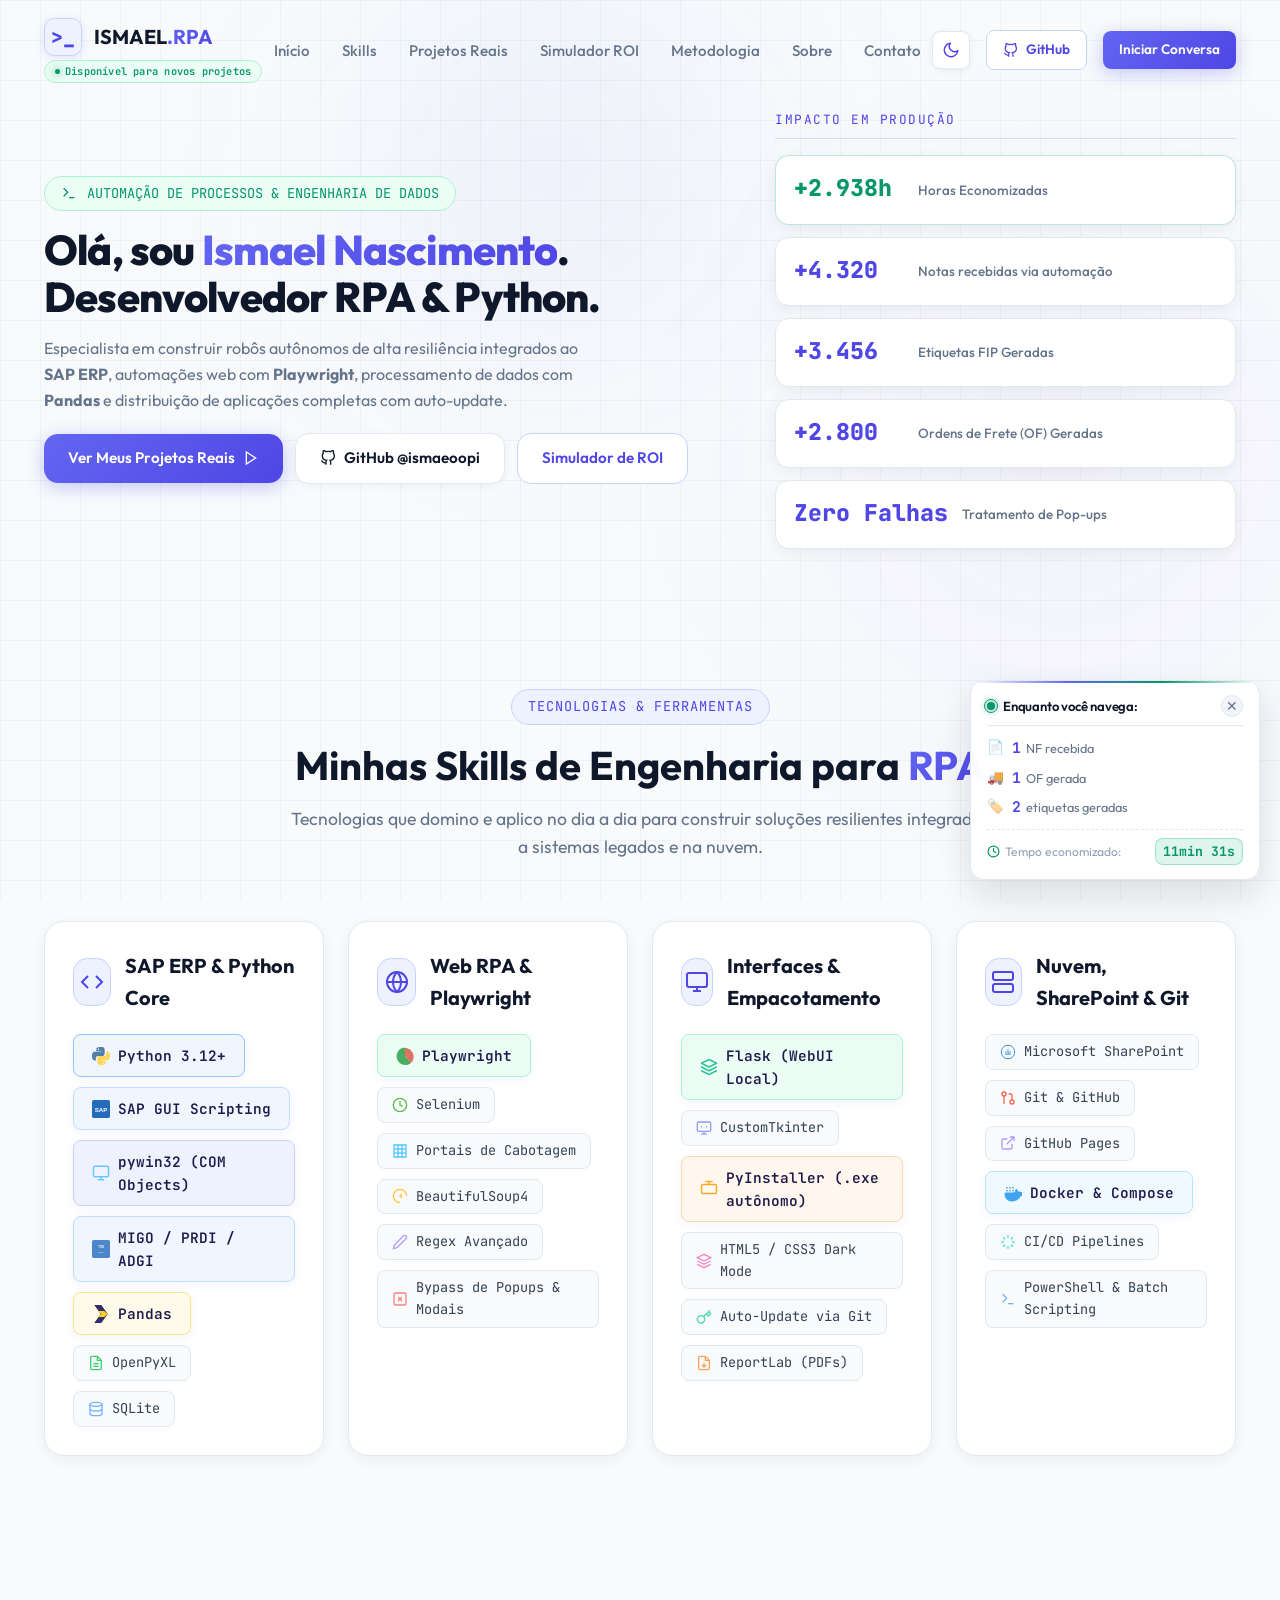
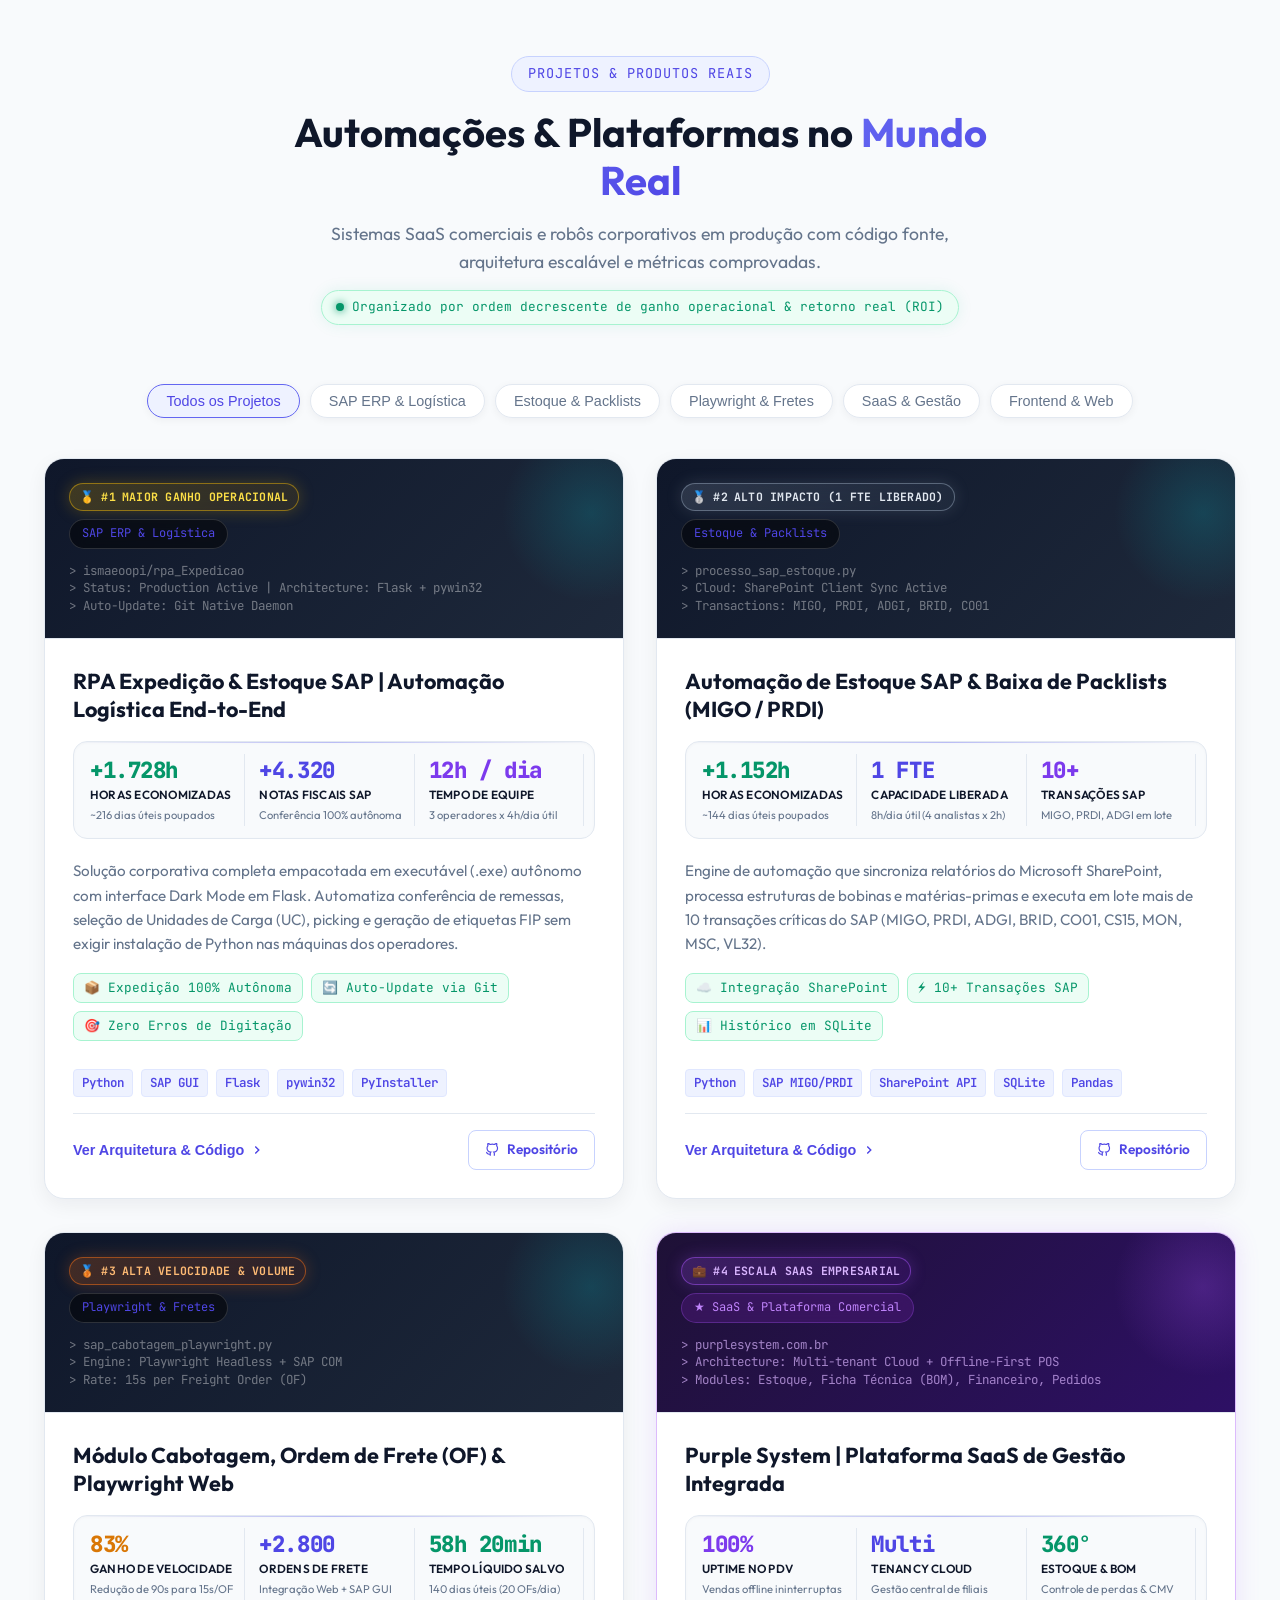
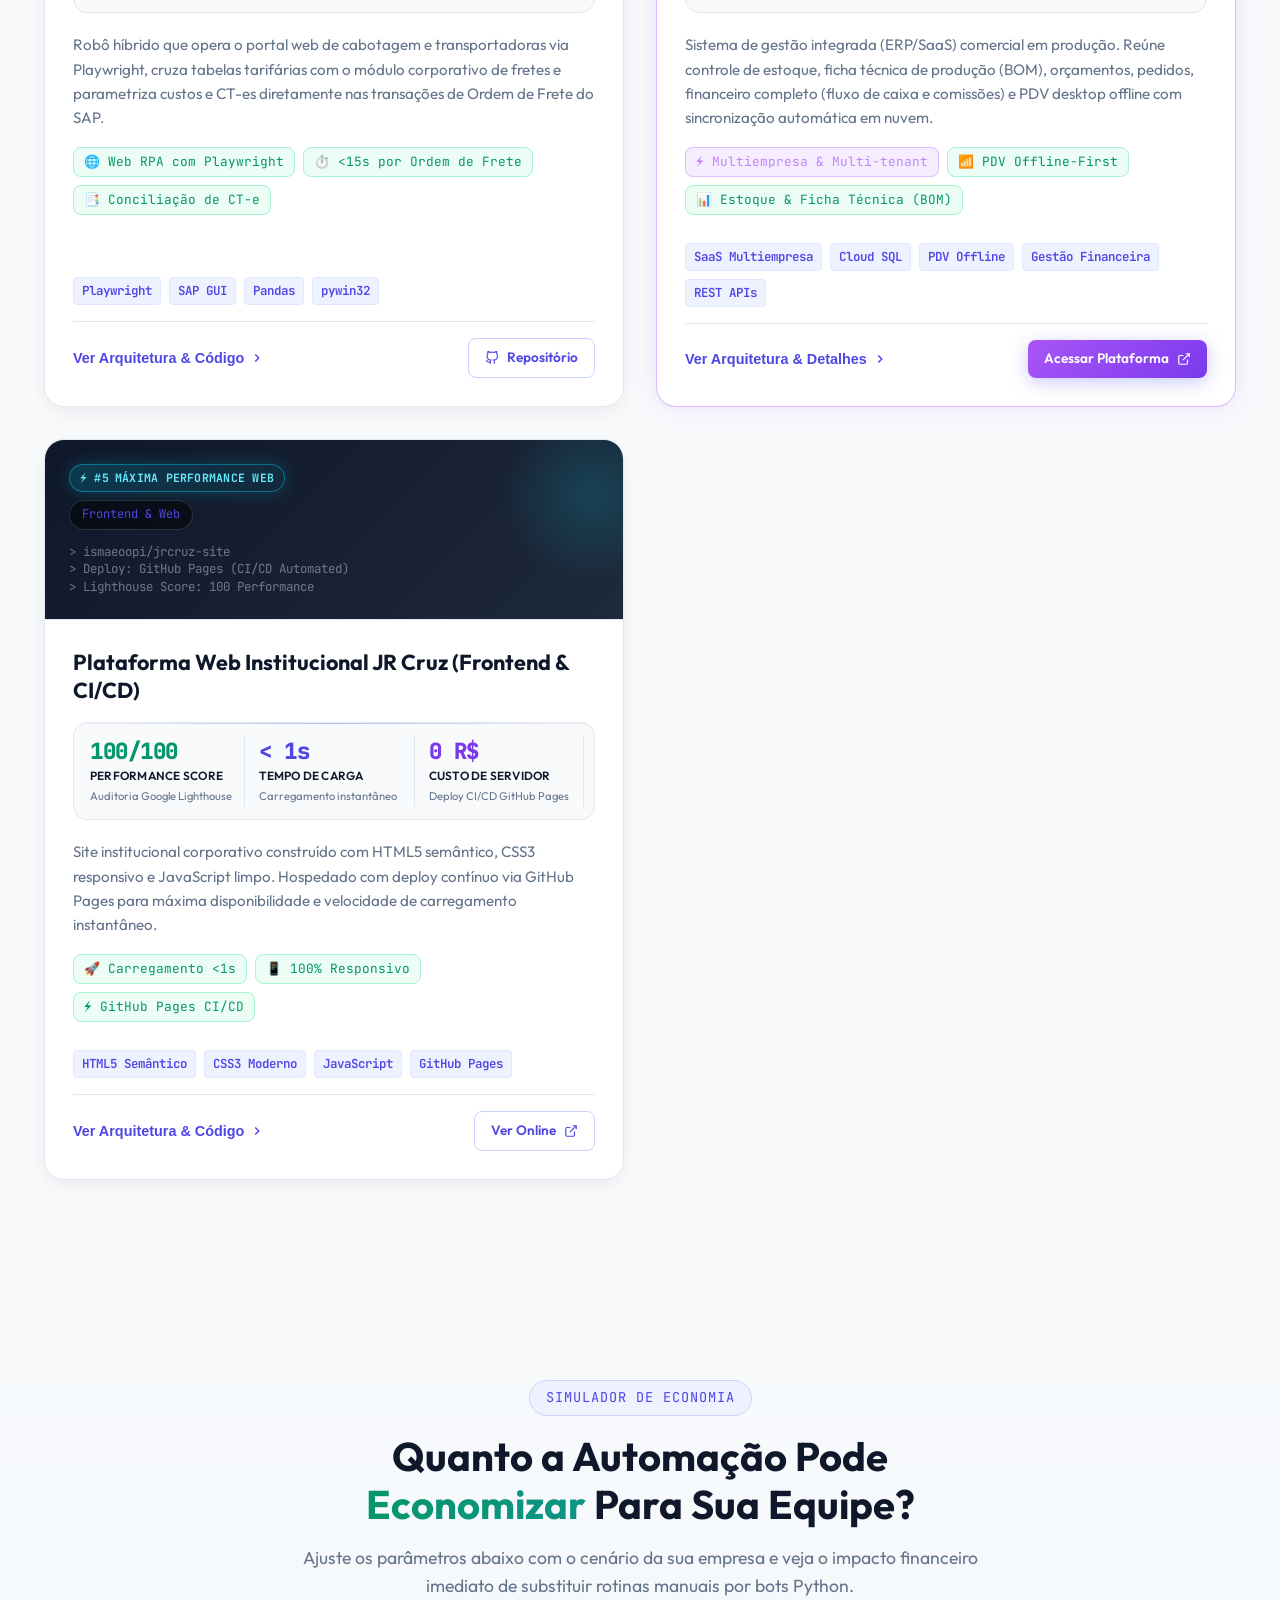
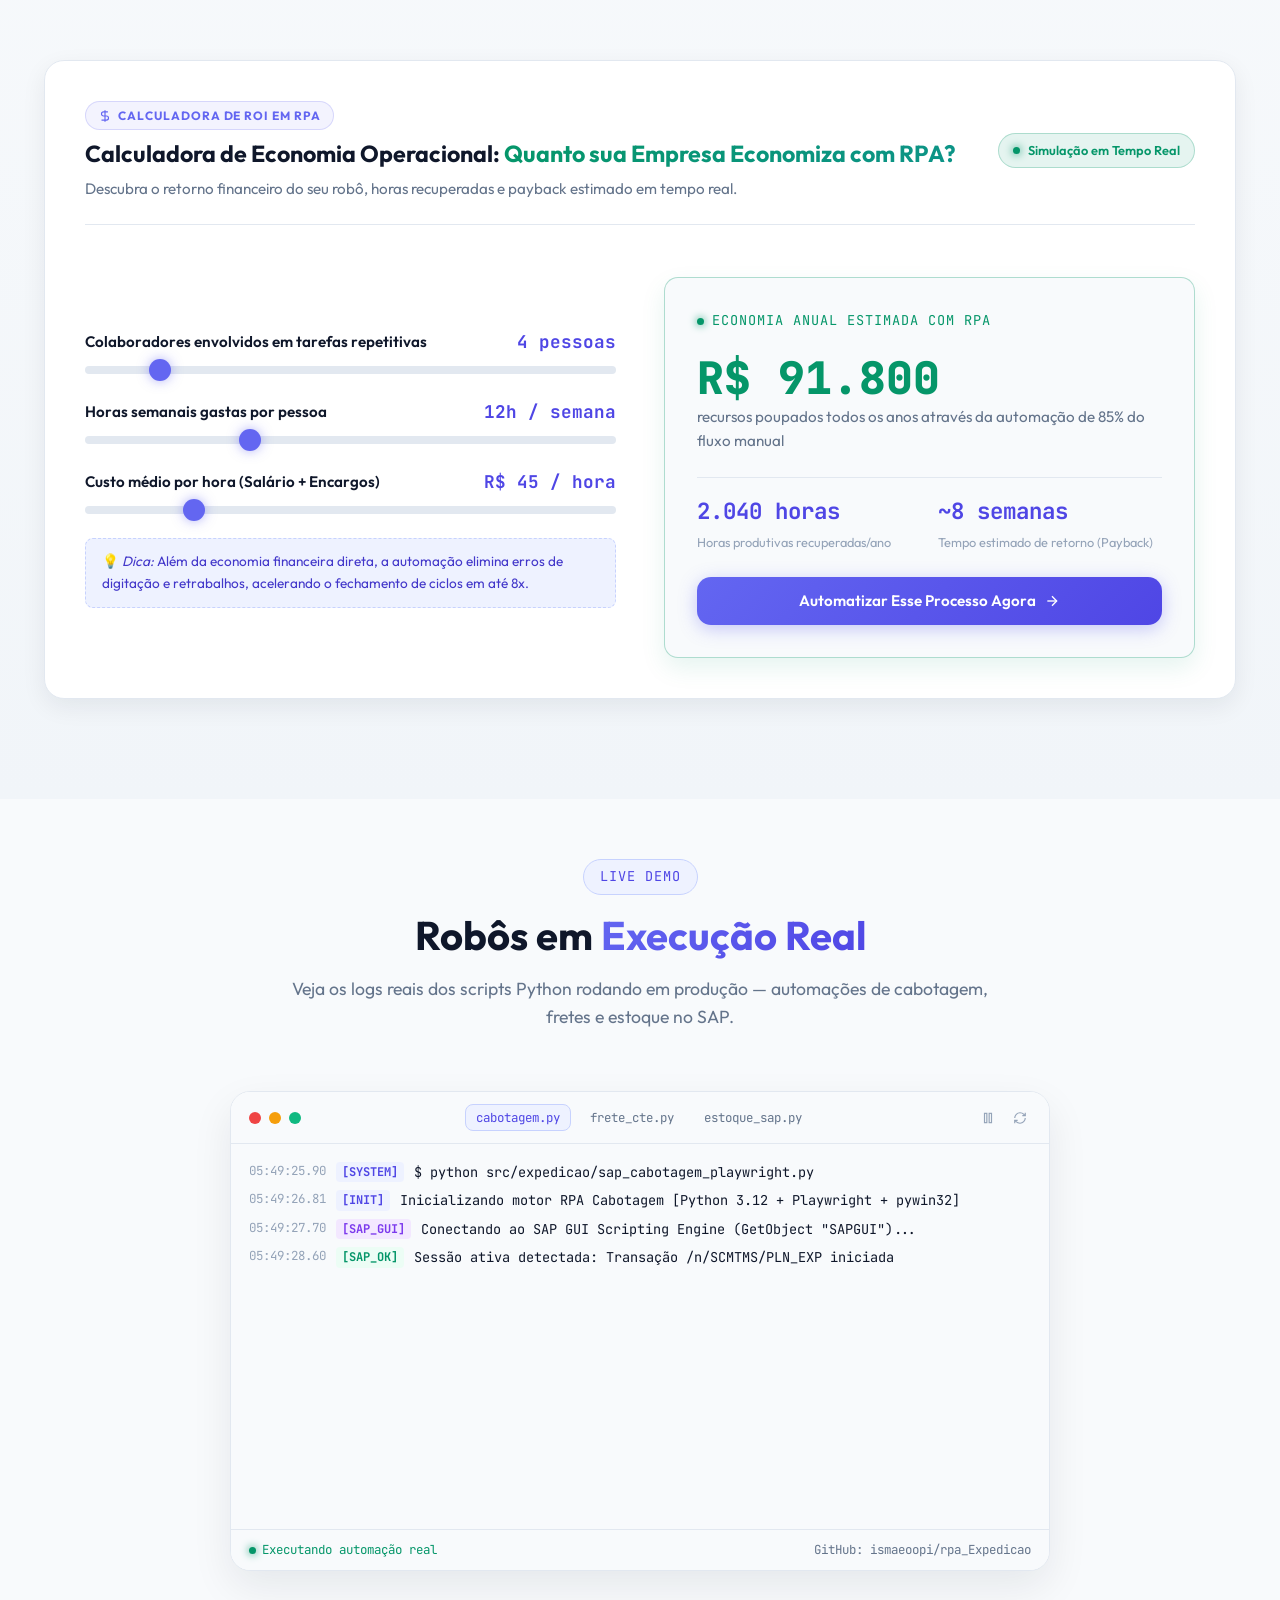
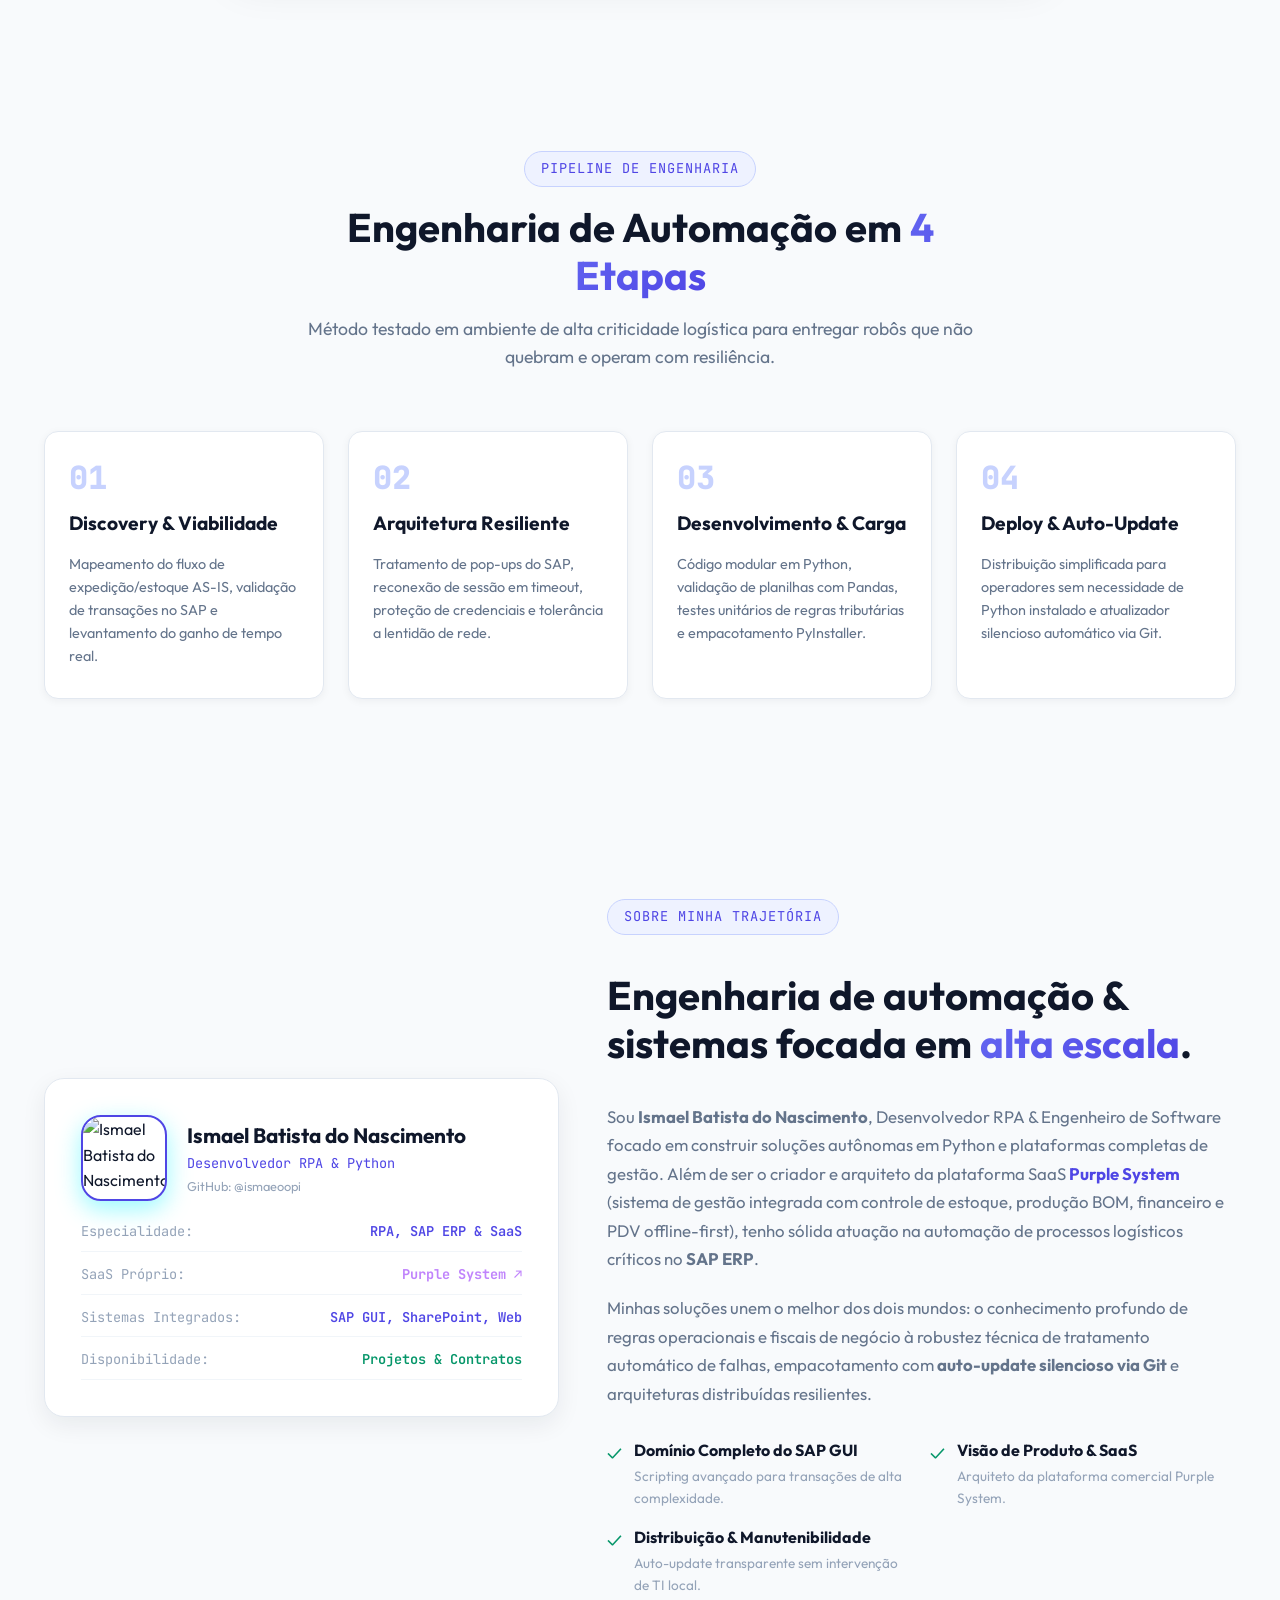
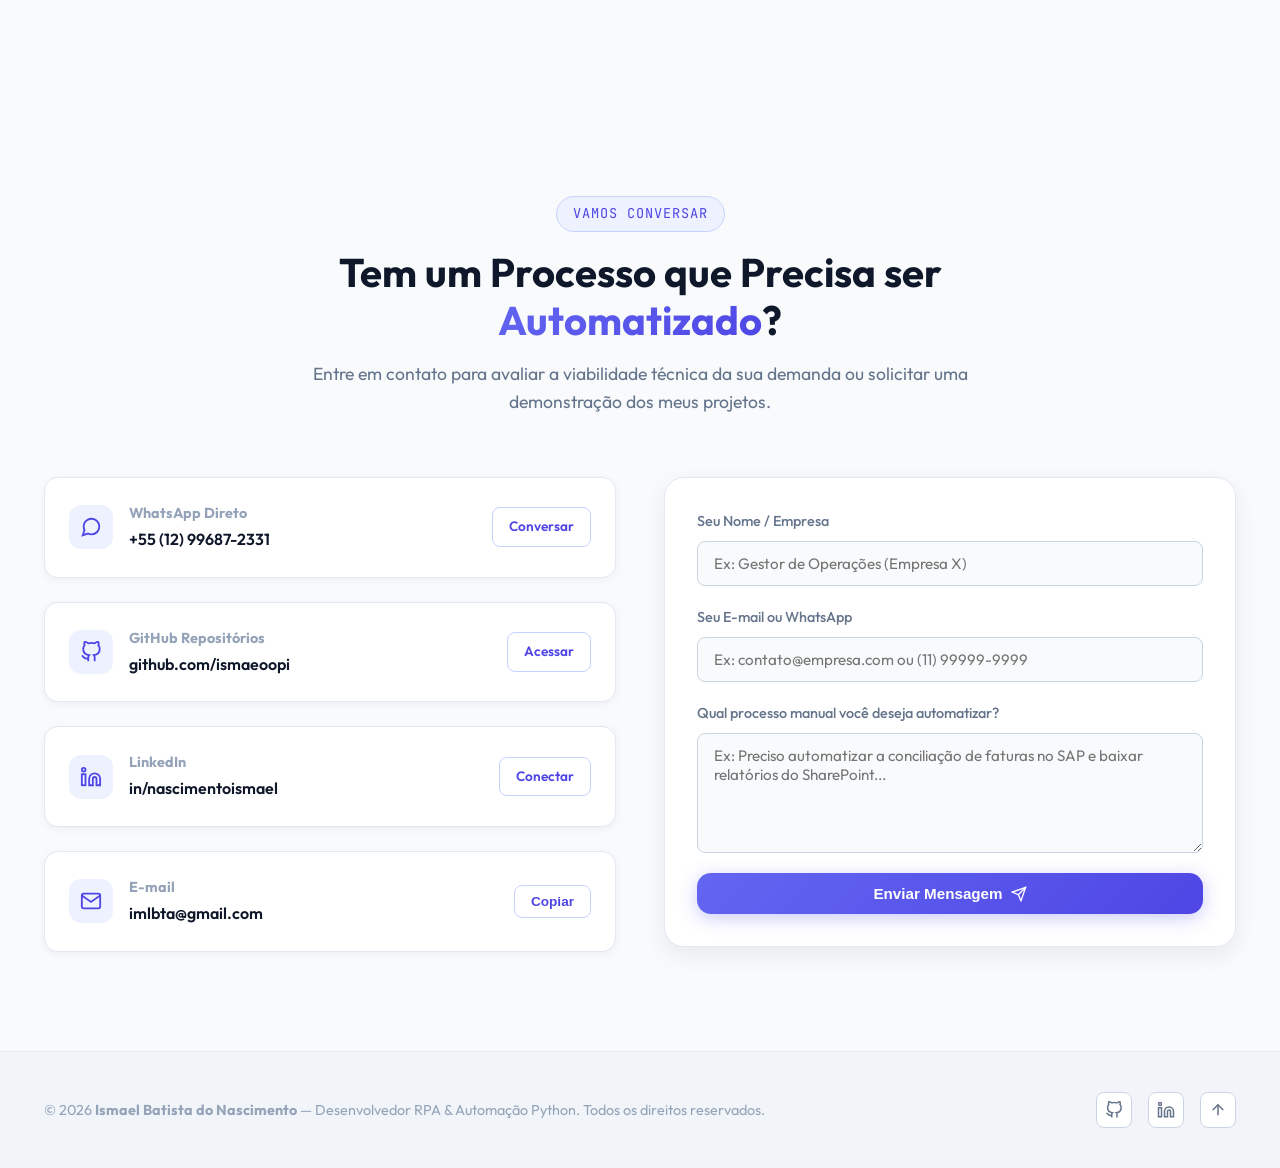
==== commit 09b7e81f: "refactor(ui): remover metricas do banner dos cards de projetos" ====
--- a/index.html
+++ b/index.html
@@ -386,11 +386,6 @@
               </div>
               <div class="project-category-badge">SAP ERP &amp; Logística</div>
             </div>
-            <div class="project-banner-metrics">
-              <span class="banner-metric-item"><span class="metric-highlight">3</span> operadores diretos</span>
-              <span class="banner-metric-item"><span id="card-exp-hours">1.092</span> horas Economizadas</span>
-              <span class="banner-metric-item"><span id="card-exp-nfs">2.730</span> NF's recebidas</span>
-            </div>
             <div class="project-banner-code">
               &gt; ismaeoopi/rpa_Expedicao<br>
               &gt; Status: Production Active | Architecture: Flask + pywin32<br>
@@ -458,11 +453,6 @@
               </div>
               <div class="project-category-badge">Estoque &amp; Packlists</div>
             </div>
-            <div class="project-banner-metrics">
-              <span class="banner-metric-item"><span class="metric-highlight">4</span> analistas diretos</span>
-              <span class="banner-metric-item"><span id="card-est-hours">728</span> horas Economizadas</span>
-              <span class="banner-metric-item"><span id="card-est-days">1 FTE liberado</span> (~91 dias)</span>
-            </div>
             <div class="project-banner-code">
               &gt; processo_sap_estoque.py<br>
               &gt; Cloud: SharePoint Client Sync Active<br>
@@ -522,18 +512,13 @@
 
         <!-- PROJETO 3 (TOP 3 GANHO): Cabotagem, Fretes & Playwright Web -->
         <div class="project-card reveal" data-category="scraping">
-          <div class="project-banner">
+          <div class="project-banner" id="cabotagem-odometer-anchor">
             <div class="project-banner-decor"></div>
             <div class="project-banner-top-left">
               <div class="project-rank-tag rank-tag--bronze">
                 <span>🥉 #3</span> Alta Velocidade &amp; Volume
               </div>
               <div class="project-category-badge">Playwright &amp; Fretes</div>
-            </div>
-            <div class="project-banner-metrics" id="cabotagem-odometer-anchor">
-              <span class="banner-metric-item"><span class="metric-highlight">20</span> OF/dia útil</span>
-              <span class="banner-metric-item"><span id="card-cabot-hours">35h 50min</span> Economizadas</span>
-              <span class="banner-metric-item"><span id="card-cabot-ofs">1.720</span> OF's geradas</span>
             </div>
             <div class="project-banner-code">
               &gt; sap_cabotagem_playwright.py<br>
@@ -603,11 +588,6 @@
                 ★ SaaS &amp; Plataforma Comercial
               </div>
             </div>
-            <div class="project-banner-metrics">
-              <span class="banner-metric-item"><span class="metric-purple">Multiempresa</span> Cloud</span>
-              <span class="banner-metric-item"><span class="metric-purple">PDV</span> Offline-First</span>
-              <span class="banner-metric-item">Estoque, BOM &amp; Finanças</span>
-            </div>
             <div class="project-banner-code" style="color: rgba(216, 180, 254, 0.7);">
               &gt; purplesystem.com.br<br>
               &gt; Architecture: Multi-tenant Cloud + Offline-First POS<br>
@@ -673,11 +653,6 @@
                 <span>⚡ #5</span> Máxima Performance Web
               </div>
               <div class="project-category-badge">Frontend &amp; Web</div>
-            </div>
-            <div class="project-banner-metrics">
-              <span class="banner-metric-item"><span class="metric-highlight">Deploy CI/CD</span> GitHub Pages</span>
-              <span class="banner-metric-item"><span class="metric-highlight">100%</span> Score Performance</span>
-              <span class="banner-metric-item">&lt;1s Carregamento</span>
             </div>
             <div class="project-banner-code">
               &gt; ismaeoopi/jrcruz-site<br>
--- a/css/style.css
+++ b/css/style.css
@@ -2614,8 +2614,8 @@
 
 .odometer-floating-badge {
   position: absolute;
-  top: -12px;
-  right: 14px;
+  top: 18px;
+  right: 20px;
   display: inline-flex;
   align-items: center;
   gap: 6px;
